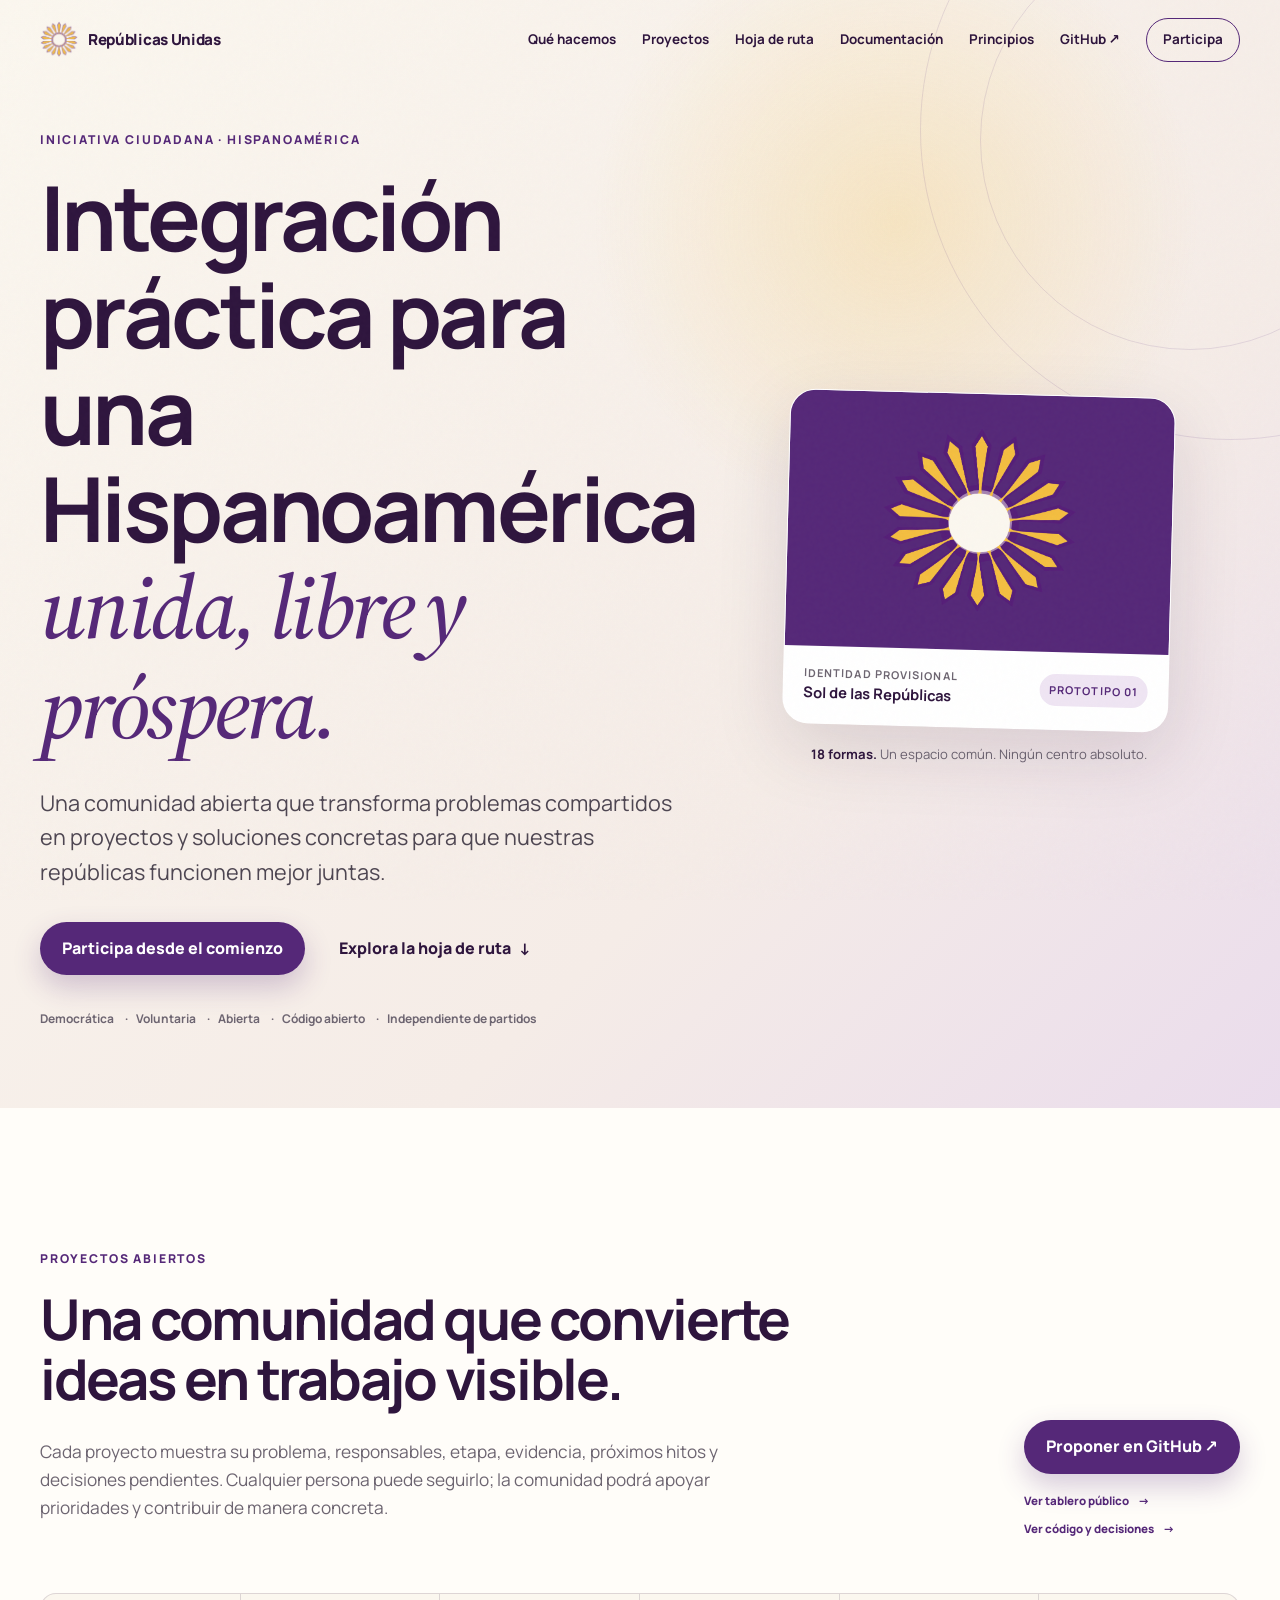
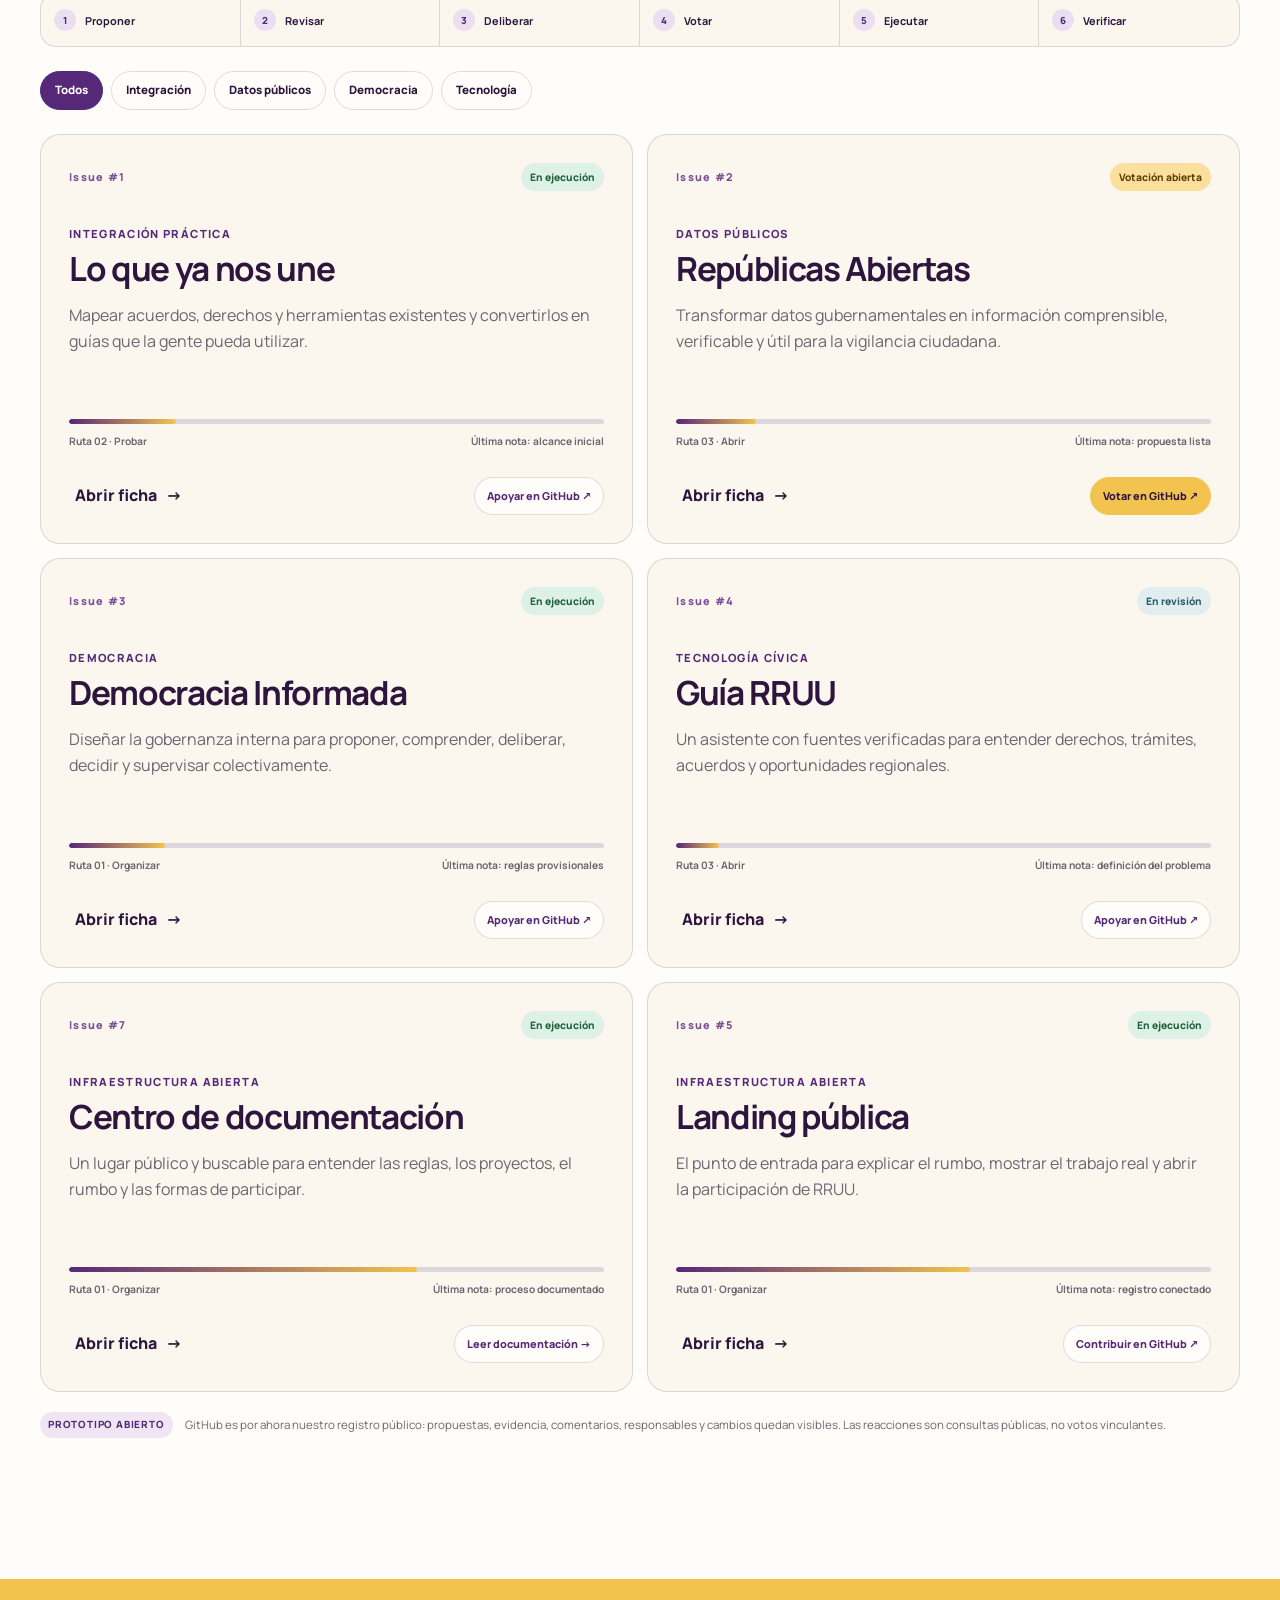
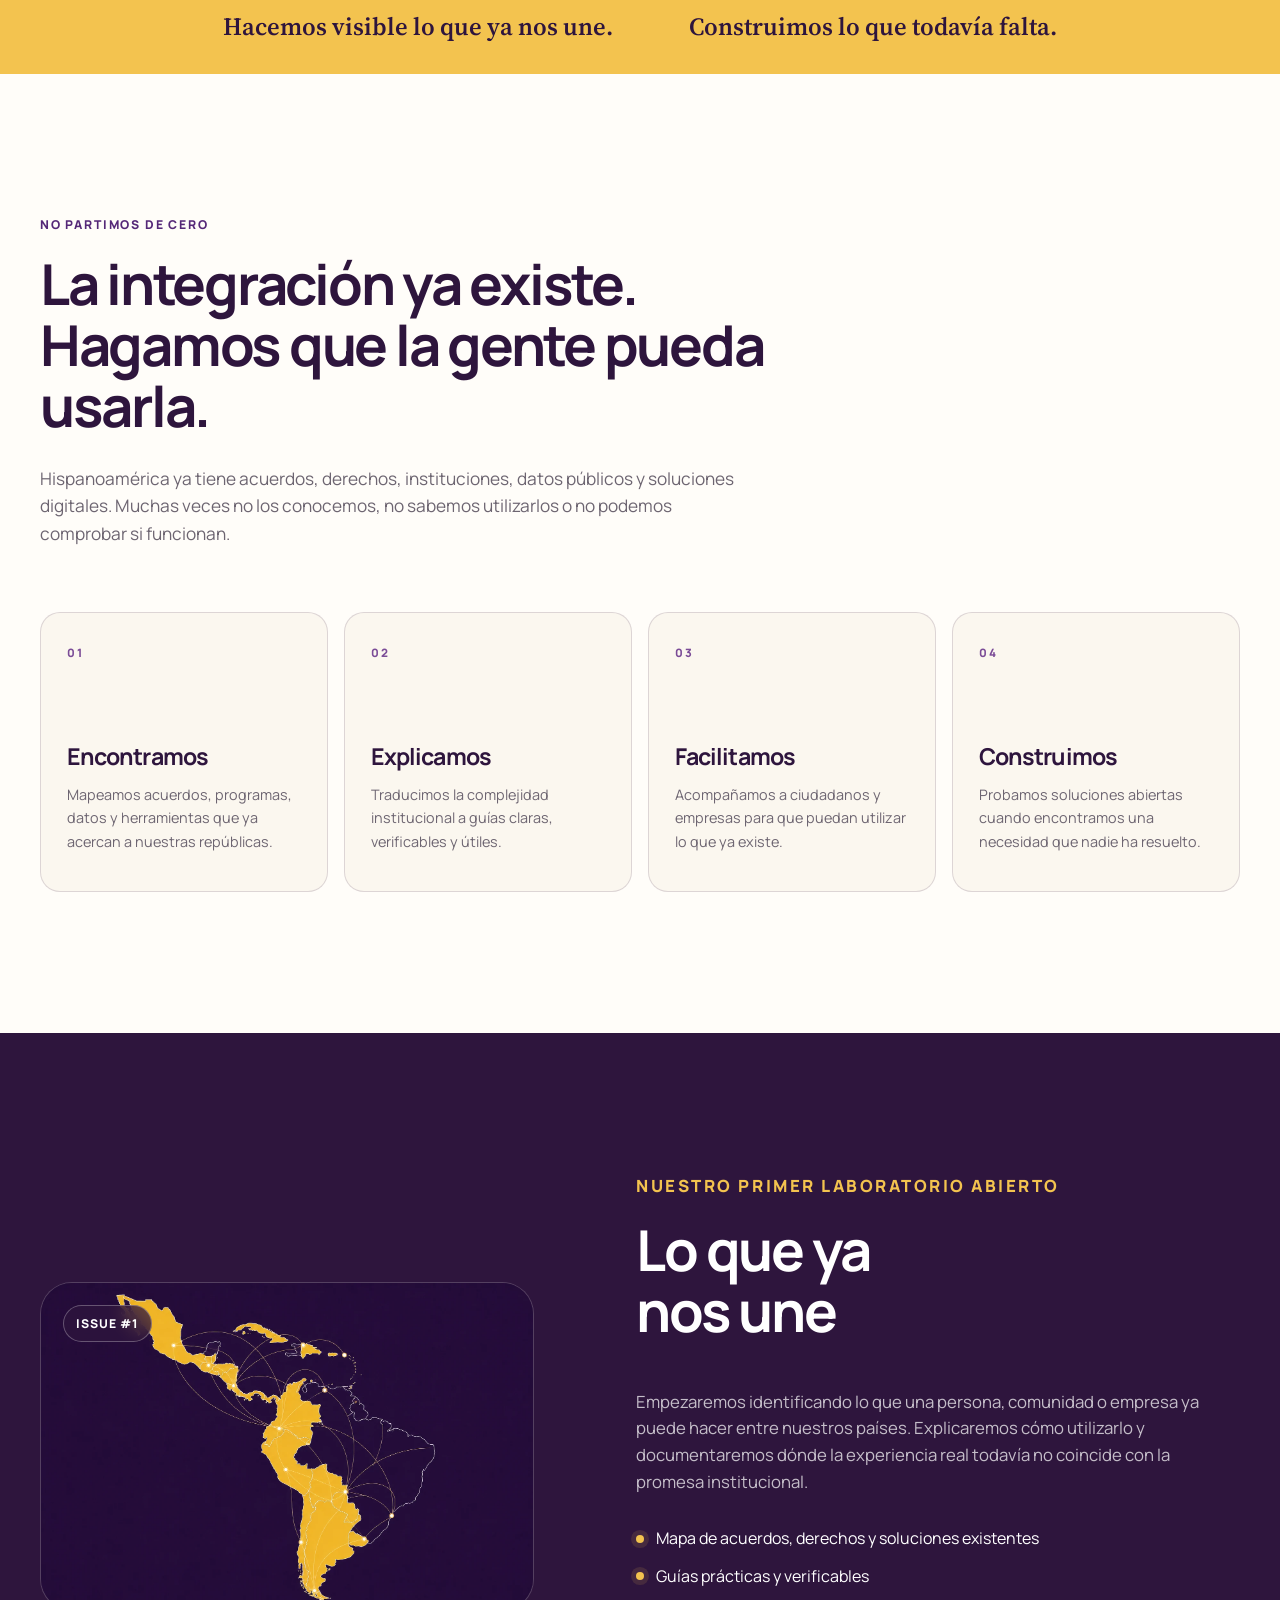
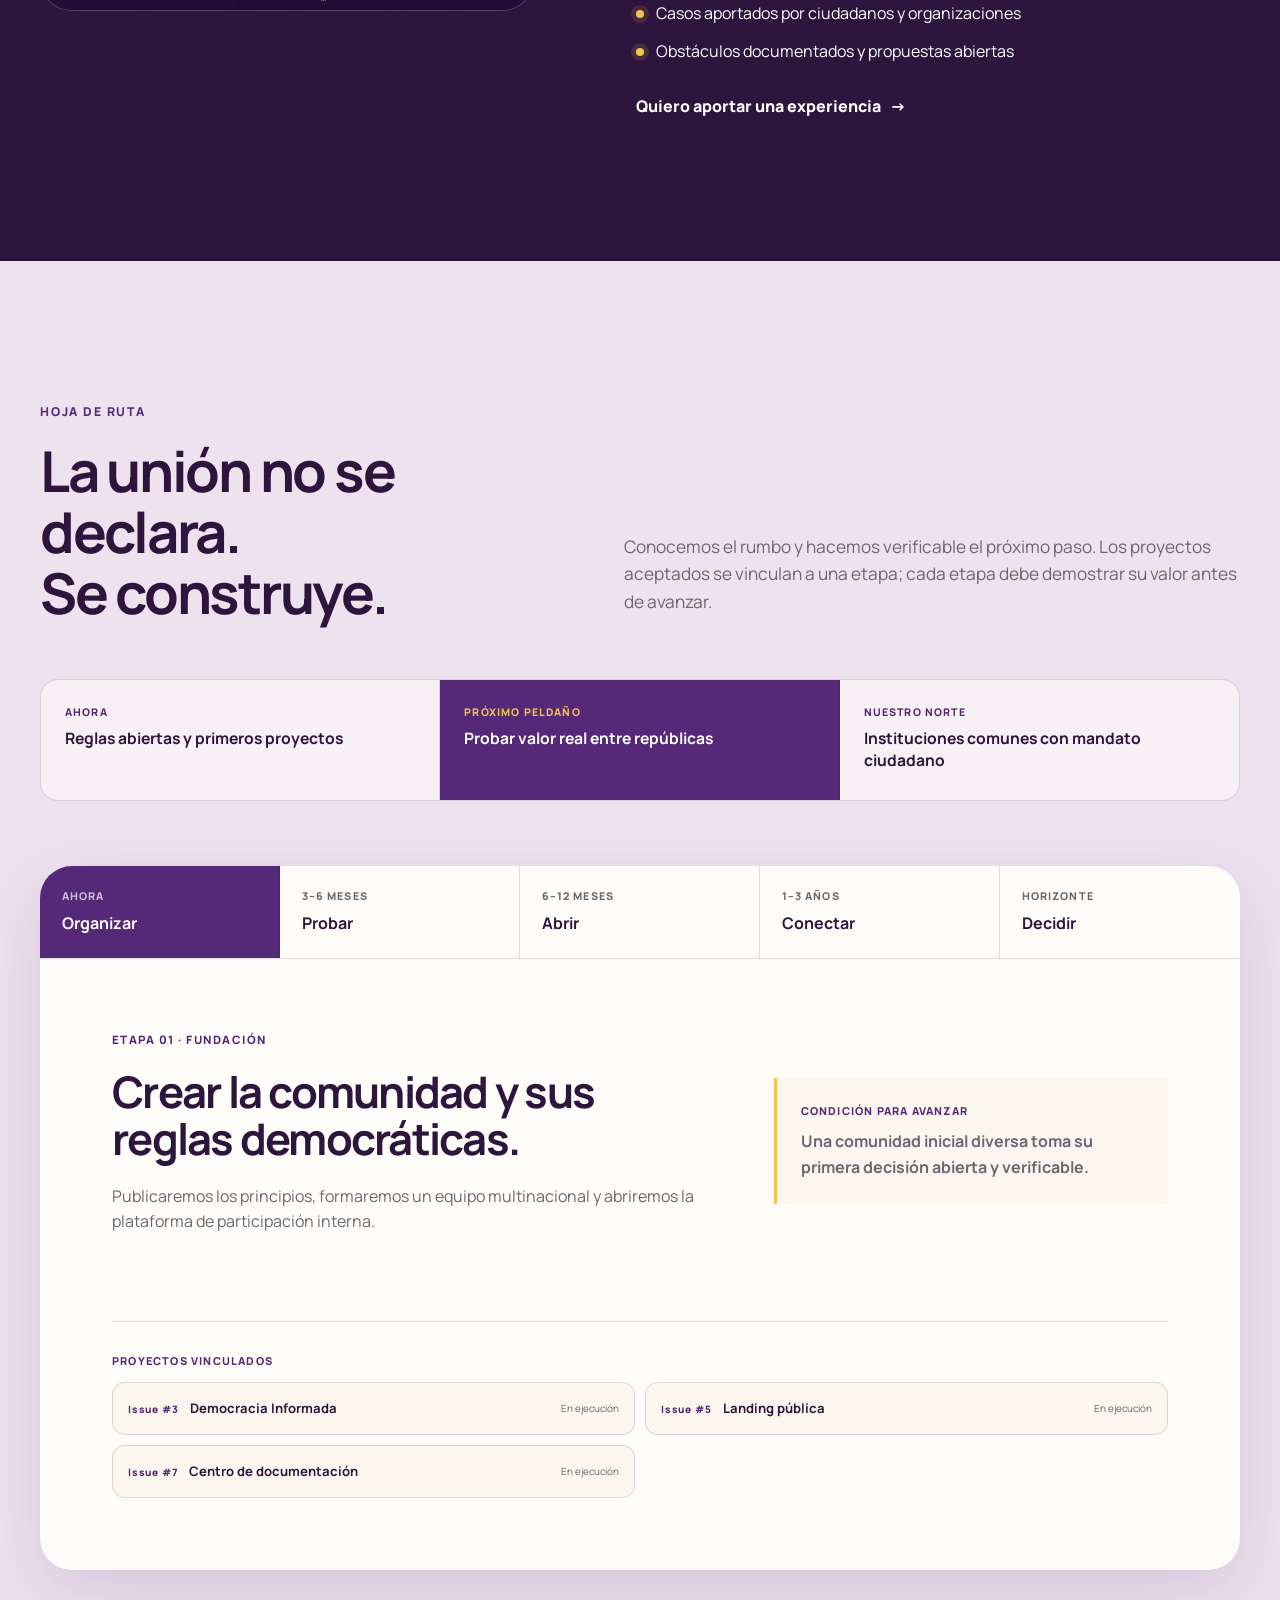
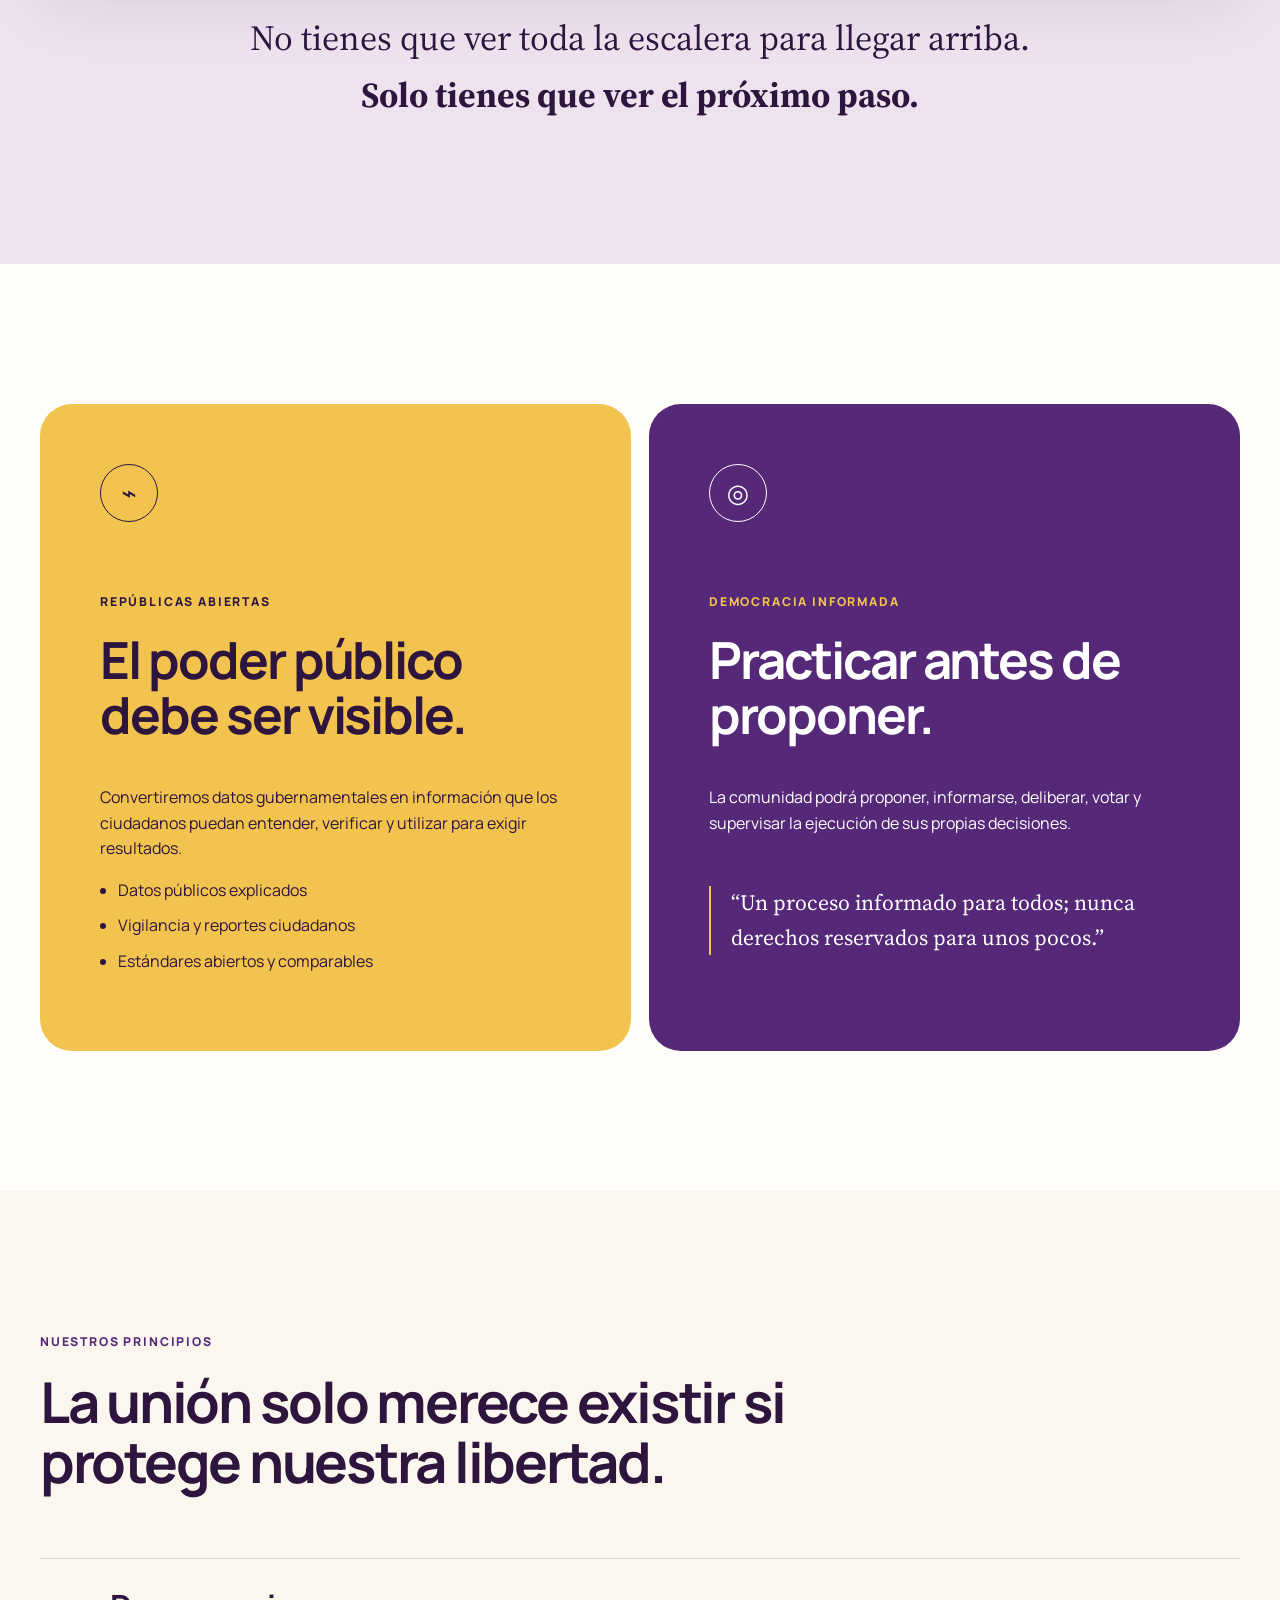
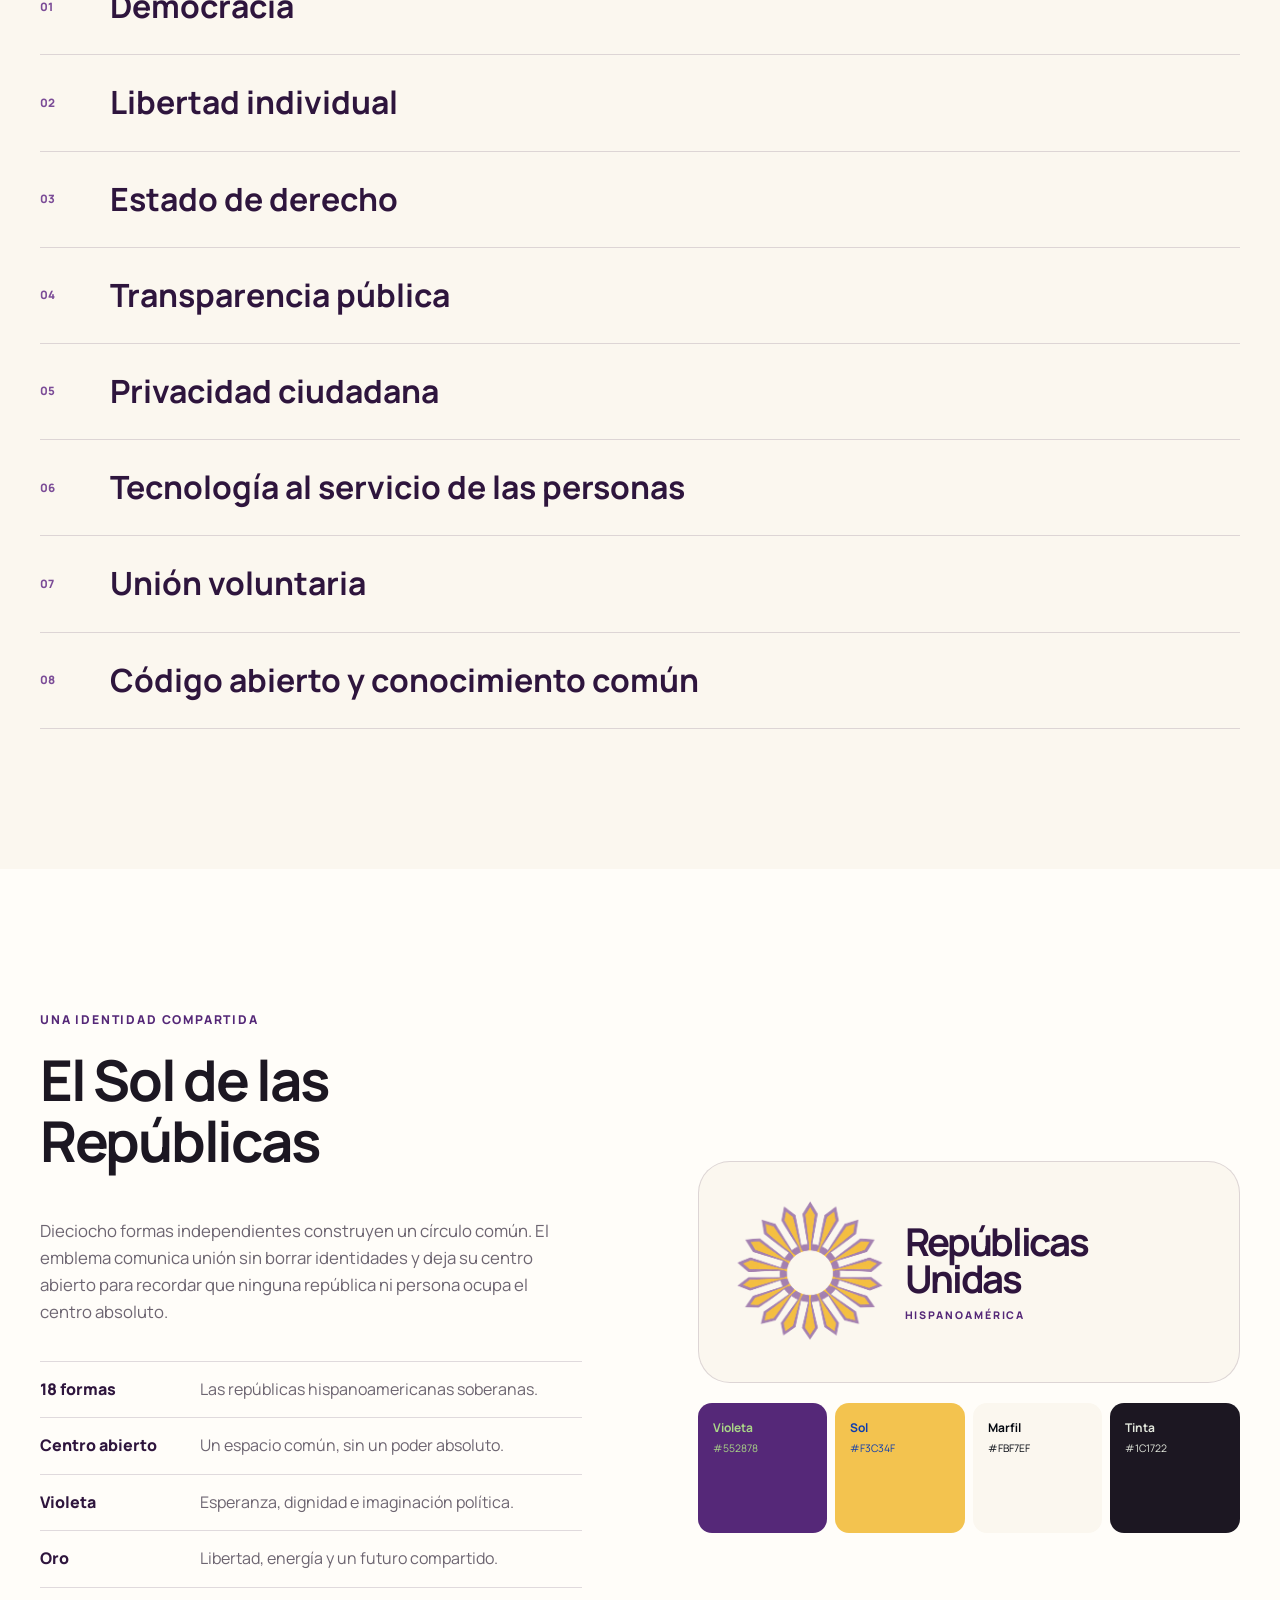
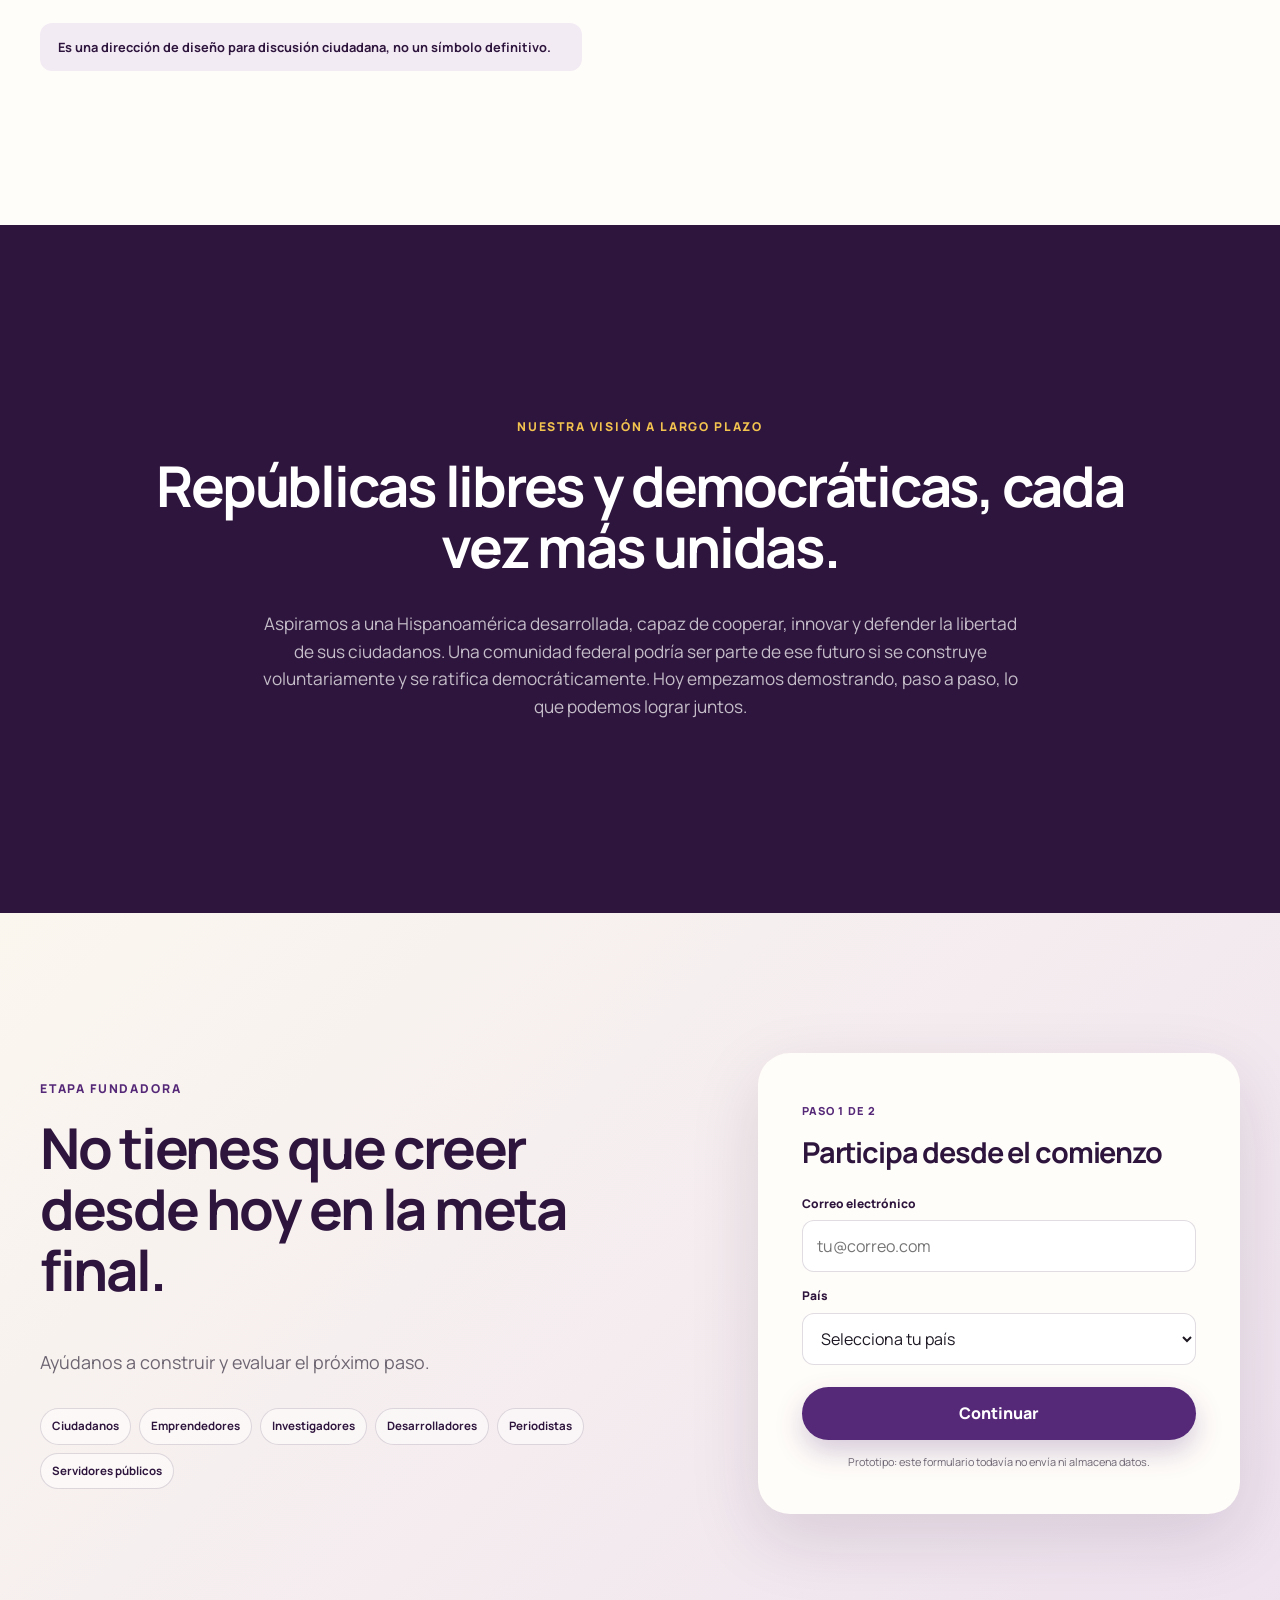
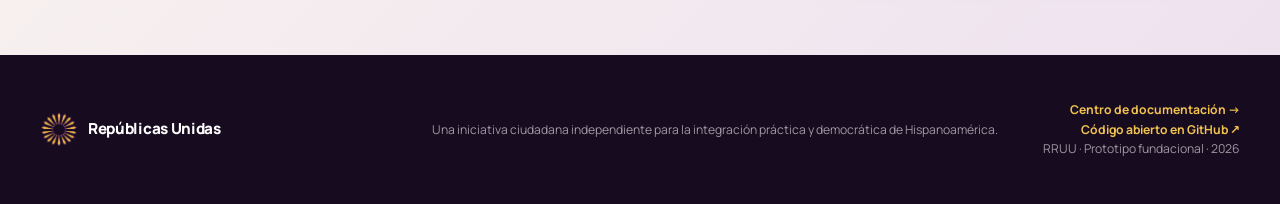
==== index.html @ bfb1fc96 "Refinar mensaje de integración y prosperidad" ====
<!doctype html>
<html lang="es">
  <head>
    <meta charset="UTF-8" />
    <meta name="viewport" content="width=device-width, initial-scale=1.0" />
    <meta
      name="description"
      content="Repúblicas Unidas impulsa proyectos abiertos de integración práctica para una Hispanoamérica unida, libre y próspera."
    />
    <meta name="theme-color" content="#552878" />
    <title>Repúblicas Unidas — Integración práctica para Hispanoamérica</title>
    <link rel="icon" href="assets/sol-de-las-republicas.png" />
    <link rel="preconnect" href="https://fonts.googleapis.com" />
    <link rel="preconnect" href="https://fonts.gstatic.com" crossorigin />
    <link
      href="https://fonts.googleapis.com/css2?family=Manrope:wght@400;500;600;700;800&family=Source+Serif+4:opsz,wght@8..60,500;8..60,600&display=swap"
      rel="stylesheet"
    />
    <link rel="stylesheet" href="styles.css" />
  </head>
  <body>
    <a class="skip-link" href="#contenido">Saltar al contenido</a>

    <header class="site-header" data-header>
      <a class="brand" href="#inicio" aria-label="Repúblicas Unidas, inicio">
        <img src="assets/sol-de-las-republicas.png" alt="" />
        <span>Repúblicas Unidas</span>
      </a>

      <button class="menu-toggle" type="button" aria-expanded="false" aria-controls="site-nav">
        <span></span><span></span><span></span>
        <span class="sr-only">Abrir menú</span>
      </button>

      <nav id="site-nav" class="site-nav" aria-label="Navegación principal">
        <a href="#que-hacemos">Qué hacemos</a>
        <a href="#proyectos">Proyectos</a>
        <a href="#hoja-ruta">Hoja de ruta</a>
        <a href="docs/">Documentación</a>
        <a href="#principios">Principios</a>
        <a href="https://github.com/republicasunidas/republicas-unidas" target="_blank" rel="noreferrer">GitHub ↗</a>
        <a class="nav-cta" href="#participa">Participa</a>
      </nav>
    </header>

    <main id="contenido">
      <section id="inicio" class="hero">
        <div class="hero-orbit orbit-one" aria-hidden="true"></div>
        <div class="hero-orbit orbit-two" aria-hidden="true"></div>

        <div class="hero-copy reveal">
          <p class="eyebrow">Iniciativa ciudadana · Hispanoamérica</p>
          <h1>Integración práctica para una Hispanoamérica <em>unida, libre y próspera.</em></h1>
          <p class="hero-lede">
            Una comunidad abierta que transforma problemas compartidos en proyectos y soluciones
            concretas para que nuestras repúblicas funcionen mejor juntas.
          </p>
          <div class="hero-actions">
            <a class="button button-primary" href="#participa">Participa desde el comienzo</a>
            <a class="button button-quiet" href="#hoja-ruta">Explora la hoja de ruta <span>↓</span></a>
          </div>
          <ul class="trust-line" aria-label="Principios básicos">
            <li>Democrática</li>
            <li>Voluntaria</li>
            <li>Abierta</li>
            <li>Código abierto</li>
            <li>Independiente de partidos</li>
          </ul>
        </div>

        <div class="hero-symbol reveal" aria-label="Propuesta de bandera de Repúblicas Unidas">
          <div class="flag-card">
            <div class="flag-prototype">
              <div class="flag-sun">
                <span aria-hidden="true"></span>
                <img src="assets/sol-de-las-republicas.png" alt="Emblema geométrico provisional formado por dieciocho elementos" />
              </div>
            </div>
            <div class="flag-caption">
              <div>
                <span>Identidad provisional</span>
                <strong>Sol de las Repúblicas</strong>
              </div>
              <span class="status-pill">Prototipo 01</span>
            </div>
          </div>
          <p class="symbol-note"><strong>18 formas.</strong> Un espacio común. Ningún centro absoluto.</p>
        </div>
      </section>

      <section id="proyectos" class="section projects-section">
        <div class="projects-header reveal">
          <div class="section-intro">
            <p class="eyebrow">Proyectos abiertos</p>
            <h2>Una comunidad que convierte ideas en trabajo visible.</h2>
            <p>
              Cada proyecto muestra su problema, responsables, etapa, evidencia, próximos hitos y
              decisiones pendientes. Cualquier persona puede seguirlo; la comunidad podrá apoyar
              prioridades y contribuir de manera concreta.
            </p>
          </div>
          <div class="projects-header-actions">
            <a class="button button-primary" href="https://github.com/republicasunidas/republicas-unidas/issues/new?template=project-proposal.yml" target="_blank" rel="noreferrer">Proponer en GitHub ↗</a>
            <a class="text-link" href="https://github.com/orgs/republicasunidas/projects/2" target="_blank" rel="noreferrer">Ver tablero público <span>→</span></a>
            <a class="text-link" href="https://github.com/republicasunidas/republicas-unidas" target="_blank" rel="noreferrer">Ver código y decisiones <span>→</span></a>
          </div>
        </div>

        <ol class="project-lifecycle reveal" aria-label="Cómo avanza un proyecto">
          <li><span>1</span><strong>Proponer</strong></li>
          <li><span>2</span><strong>Revisar</strong></li>
          <li><span>3</span><strong>Deliberar</strong></li>
          <li><span>4</span><strong>Votar</strong></li>
          <li><span>5</span><strong>Ejecutar</strong></li>
          <li><span>6</span><strong>Verificar</strong></li>
        </ol>

        <div class="project-filters reveal" aria-label="Filtrar proyectos">
          <button class="project-filter is-active" type="button" data-filter="all">Todos</button>
          <button class="project-filter" type="button" data-filter="integracion">Integración</button>
          <button class="project-filter" type="button" data-filter="datos">Datos públicos</button>
          <button class="project-filter" type="button" data-filter="democracia">Democracia</button>
          <button class="project-filter" type="button" data-filter="tecnologia">Tecnología</button>
        </div>

        <div class="project-registry">
          <article class="registry-card reveal" data-category="integracion">
            <div class="registry-topline">
              <span class="project-code">Issue #1</span>
              <span class="project-status status-active">En ejecución</span>
            </div>
            <p class="project-category">Integración práctica</p>
            <h3>Lo que ya nos une</h3>
            <p>Mapear acuerdos, derechos y herramientas existentes y convertirlos en guías que la gente pueda utilizar.</p>
            <div class="project-progress" aria-label="Etapa uno de cinco"><span style="--progress:20%"></span></div>
            <div class="project-meta"><span>Ruta 02 · Probar</span><span>Última nota: alcance inicial</span></div>
            <div class="registry-actions">
              <button class="text-link project-open" type="button" data-project="existing">Abrir ficha <span>→</span></button>
              <a class="support-button" href="https://github.com/republicasunidas/republicas-unidas/issues/1" target="_blank" rel="noreferrer">Apoyar en GitHub ↗</a>
            </div>
          </article>

          <article class="registry-card reveal" data-category="datos">
            <div class="registry-topline">
              <span class="project-code">Issue #2</span>
              <span class="project-status status-voting">Votación abierta</span>
            </div>
            <p class="project-category">Datos públicos</p>
            <h3>Repúblicas Abiertas</h3>
            <p>Transformar datos gubernamentales en información comprensible, verificable y útil para la vigilancia ciudadana.</p>
            <div class="project-progress" aria-label="Etapa uno de cinco"><span style="--progress:15%"></span></div>
            <div class="project-meta"><span>Ruta 03 · Abrir</span><span>Última nota: propuesta lista</span></div>
            <div class="registry-actions">
              <button class="text-link project-open" type="button" data-project="open-data">Abrir ficha <span>→</span></button>
              <a class="support-button vote-cta" href="https://github.com/republicasunidas/republicas-unidas/issues/2" target="_blank" rel="noreferrer">Votar en GitHub ↗</a>
            </div>
          </article>

          <article class="registry-card reveal" data-category="democracia">
            <div class="registry-topline">
              <span class="project-code">Issue #3</span>
              <span class="project-status status-active">En ejecución</span>
            </div>
            <p class="project-category">Democracia</p>
            <h3>Democracia Informada</h3>
            <p>Diseñar la gobernanza interna para proponer, comprender, deliberar, decidir y supervisar colectivamente.</p>
            <div class="project-progress" aria-label="Etapa uno de cinco"><span style="--progress:18%"></span></div>
            <div class="project-meta"><span>Ruta 01 · Organizar</span><span>Última nota: reglas provisionales</span></div>
            <div class="registry-actions">
              <button class="text-link project-open" type="button" data-project="democracy">Abrir ficha <span>→</span></button>
              <a class="support-button" href="https://github.com/republicasunidas/republicas-unidas/issues/3" target="_blank" rel="noreferrer">Apoyar en GitHub ↗</a>
            </div>
          </article>

          <article class="registry-card reveal" data-category="tecnologia">
            <div class="registry-topline">
              <span class="project-code">Issue #4</span>
              <span class="project-status status-review">En revisión</span>
            </div>
            <p class="project-category">Tecnología cívica</p>
            <h3>Guía RRUU</h3>
            <p>Un asistente con fuentes verificadas para entender derechos, trámites, acuerdos y oportunidades regionales.</p>
            <div class="project-progress" aria-label="Etapa cero de cinco"><span style="--progress:8%"></span></div>
            <div class="project-meta"><span>Ruta 03 · Abrir</span><span>Última nota: definición del problema</span></div>
            <div class="registry-actions">
              <button class="text-link project-open" type="button" data-project="guide">Abrir ficha <span>→</span></button>
              <a class="support-button" href="https://github.com/republicasunidas/republicas-unidas/issues/4" target="_blank" rel="noreferrer">Apoyar en GitHub ↗</a>
            </div>
          </article>

          <article class="registry-card reveal" data-category="tecnologia">
            <div class="registry-topline">
              <span class="project-code">Issue #7</span>
              <span class="project-status status-active">En ejecución</span>
            </div>
            <p class="project-category">Infraestructura abierta</p>
            <h3>Centro de documentación</h3>
            <p>Un lugar público y buscable para entender las reglas, los proyectos, el rumbo y las formas de participar.</p>
            <div class="project-progress" aria-label="Avance aproximado del sesenta y cinco por ciento"><span style="--progress:65%"></span></div>
            <div class="project-meta"><span>Ruta 01 · Organizar</span><span>Última nota: proceso documentado</span></div>
            <div class="registry-actions">
              <button class="text-link project-open" type="button" data-project="docs">Abrir ficha <span>→</span></button>
              <a class="support-button" href="docs/">Leer documentación →</a>
            </div>
          </article>

          <article class="registry-card reveal" data-category="tecnologia">
            <div class="registry-topline">
              <span class="project-code">Issue #5</span>
              <span class="project-status status-active">En ejecución</span>
            </div>
            <p class="project-category">Infraestructura abierta</p>
            <h3>Landing pública</h3>
            <p>El punto de entrada para explicar el rumbo, mostrar el trabajo real y abrir la participación de RRUU.</p>
            <div class="project-progress" aria-label="Avance aproximado del cincuenta y cinco por ciento"><span style="--progress:55%"></span></div>
            <div class="project-meta"><span>Ruta 01 · Organizar</span><span>Última nota: registro conectado</span></div>
            <div class="registry-actions">
              <button class="text-link project-open" type="button" data-project="landing">Abrir ficha <span>→</span></button>
              <a class="support-button" href="https://github.com/republicasunidas/republicas-unidas/issues/5" target="_blank" rel="noreferrer">Contribuir en GitHub ↗</a>
            </div>
          </article>
        </div>

        <div class="registry-note reveal">
          <span>Prototipo abierto</span>
          <p>
            GitHub es por ahora nuestro registro público: propuestas, evidencia, comentarios,
            responsables y cambios quedan visibles. Las reacciones son consultas públicas, no votos vinculantes.
          </p>
        </div>
      </section>

      <section class="statement-band" aria-label="Declaración principal">
        <p>Hacemos visible lo que ya nos une.</p>
        <p>Construimos lo que todavía falta.</p>
      </section>

      <section id="que-hacemos" class="section section-light">
        <div class="section-intro reveal">
          <p class="eyebrow">No partimos de cero</p>
          <h2>La integración ya existe.<br />Hagamos que la gente pueda usarla.</h2>
          <p>
            Hispanoamérica ya tiene acuerdos, derechos, instituciones, datos públicos y soluciones
            digitales. Muchas veces no los conocemos, no sabemos utilizarlos o no podemos comprobar
            si funcionan.
          </p>
        </div>

        <div class="method-grid">
          <article class="method-card reveal">
            <span class="method-number">01</span>
            <h3>Encontramos</h3>
            <p>Mapeamos acuerdos, programas, datos y herramientas que ya acercan a nuestras repúblicas.</p>
          </article>
          <article class="method-card reveal">
            <span class="method-number">02</span>
            <h3>Explicamos</h3>
            <p>Traducimos la complejidad institucional a guías claras, verificables y útiles.</p>
          </article>
          <article class="method-card reveal">
            <span class="method-number">03</span>
            <h3>Facilitamos</h3>
            <p>Acompañamos a ciudadanos y empresas para que puedan utilizar lo que ya existe.</p>
          </article>
          <article class="method-card reveal">
            <span class="method-number">04</span>
            <h3>Construimos</h3>
            <p>Probamos soluciones abiertas cuando encontramos una necesidad que nadie ha resuelto.</p>
          </article>
        </div>
      </section>

      <section id="primer-proyecto" class="section project-section">
        <div class="project-visual project-map-visual reveal">
          <img
            src="assets/mapa-hispanoamerica.webp"
            alt="Mapa de Hispanoamérica con conexiones entre sus repúblicas"
            width="1536"
            height="1024"
          />
          <span class="project-map-label">Issue #1</span>
        </div>

        <div class="project-copy reveal">
          <p class="eyebrow">Nuestro primer laboratorio abierto</p>
          <h2>Lo que ya<br />nos une</h2>
          <p>
            Empezaremos identificando lo que una persona, comunidad o empresa ya puede hacer entre
            nuestros países. Explicaremos cómo utilizarlo y documentaremos dónde la experiencia real
            todavía no coincide con la promesa institucional.
          </p>
          <ul class="check-list">
            <li>Mapa de acuerdos, derechos y soluciones existentes</li>
            <li>Guías prácticas y verificables</li>
            <li>Casos aportados por ciudadanos y organizaciones</li>
            <li>Obstáculos documentados y propuestas abiertas</li>
          </ul>
          <a class="text-link" href="#participa">Quiero aportar una experiencia <span>→</span></a>
        </div>
      </section>

      <section id="hoja-ruta" class="section roadmap-section">
        <div class="section-intro roadmap-intro reveal">
          <p class="eyebrow">Hoja de ruta</p>
          <h2>La unión no se declara.<br />Se construye.</h2>
          <p>
            Conocemos el rumbo y hacemos verificable el próximo paso. Los proyectos aceptados se
            vinculan a una etapa; cada etapa debe demostrar su valor antes de avanzar.
          </p>
        </div>

        <div class="roadmap-compass reveal" aria-label="Dirección de la hoja de ruta">
          <div><span>Ahora</span><strong>Reglas abiertas y primeros proyectos</strong></div>
          <div class="compass-next"><span>Próximo peldaño</span><strong>Probar valor real entre repúblicas</strong></div>
          <div><span>Nuestro norte</span><strong>Instituciones comunes con mandato ciudadano</strong></div>
        </div>

        <div class="roadmap-shell reveal">
          <div class="roadmap-tabs" role="tablist" aria-label="Etapas de la hoja de ruta">
            <button class="roadmap-tab is-active" type="button" role="tab" aria-selected="true" data-stage="organizar">
              <span>Ahora</span><strong>Organizar</strong>
            </button>
            <button class="roadmap-tab" type="button" role="tab" aria-selected="false" data-stage="probar">
              <span>3–6 meses</span><strong>Probar</strong>
            </button>
            <button class="roadmap-tab" type="button" role="tab" aria-selected="false" data-stage="abrir">
              <span>6–12 meses</span><strong>Abrir</strong>
            </button>
            <button class="roadmap-tab" type="button" role="tab" aria-selected="false" data-stage="conectar">
              <span>1–3 años</span><strong>Conectar</strong>
            </button>
            <button class="roadmap-tab" type="button" role="tab" aria-selected="false" data-stage="decidir">
              <span>Horizonte</span><strong>Decidir</strong>
            </button>
          </div>

          <div class="roadmap-panel" aria-live="polite">
            <div>
              <span class="stage-kicker" data-stage-label>Etapa 01 · Fundación</span>
              <h3 data-stage-title>Crear la comunidad y sus reglas democráticas.</h3>
              <p data-stage-copy>
                Publicaremos los principios, formaremos un equipo multinacional y abriremos la
                plataforma de participación interna.
              </p>
            </div>
            <div class="success-gate">
              <span>Condición para avanzar</span>
              <p data-stage-gate>Una comunidad inicial diversa toma su primera decisión abierta y verificable.</p>
            </div>
            <div class="stage-projects">
              <span>Proyectos vinculados</span>
              <div data-stage-projects></div>
            </div>
          </div>
        </div>

        <p class="roadmap-closer reveal">
          No tienes que ver toda la escalera para llegar arriba.<br />
          <strong>Solo tienes que ver el próximo paso.</strong>
        </p>
      </section>

      <section class="section civic-grid-section">
        <article class="civic-card civic-data reveal">
          <span class="civic-icon" aria-hidden="true">⌁</span>
          <p class="eyebrow">Repúblicas Abiertas</p>
          <h2>El poder público debe ser visible.</h2>
          <p>
            Convertiremos datos gubernamentales en información que los ciudadanos puedan entender,
            verificar y utilizar para exigir resultados.
          </p>
          <ul>
            <li>Datos públicos explicados</li>
            <li>Vigilancia y reportes ciudadanos</li>
            <li>Estándares abiertos y comparables</li>
          </ul>
        </article>

        <article class="civic-card civic-democracy reveal">
          <span class="civic-icon" aria-hidden="true">◎</span>
          <p class="eyebrow">Democracia Informada</p>
          <h2>Practicar antes de proponer.</h2>
          <p>
            La comunidad podrá proponer, informarse, deliberar, votar y supervisar la ejecución de
            sus propias decisiones.
          </p>
          <blockquote>“Un proceso informado para todos; nunca derechos reservados para unos pocos.”</blockquote>
        </article>
      </section>

      <section id="principios" class="section principles-section">
        <div class="section-intro reveal">
          <p class="eyebrow">Nuestros principios</p>
          <h2>La unión solo merece existir si protege nuestra libertad.</h2>
        </div>

        <div class="principles-list reveal">
          <div><span>01</span><strong>Democracia</strong></div>
          <div><span>02</span><strong>Libertad individual</strong></div>
          <div><span>03</span><strong>Estado de derecho</strong></div>
          <div><span>04</span><strong>Transparencia pública</strong></div>
          <div><span>05</span><strong>Privacidad ciudadana</strong></div>
          <div><span>06</span><strong>Tecnología al servicio de las personas</strong></div>
          <div><span>07</span><strong>Unión voluntaria</strong></div>
          <div><span>08</span><strong>Código abierto y conocimiento común</strong></div>
        </div>
      </section>

      <section class="section identity-section">
        <div class="identity-copy reveal">
          <p class="eyebrow">Una identidad compartida</p>
          <h2>El Sol de las Repúblicas</h2>
          <p>
            Dieciocho formas independientes construyen un círculo común. El emblema comunica unión
            sin borrar identidades y deja su centro abierto para recordar que ninguna república ni
            persona ocupa el centro absoluto.
          </p>
          <dl class="identity-legend">
            <div><dt>18 formas</dt><dd>Las repúblicas hispanoamericanas soberanas.</dd></div>
            <div><dt>Centro abierto</dt><dd>Un espacio común, sin un poder absoluto.</dd></div>
            <div><dt>Violeta</dt><dd>Esperanza, dignidad e imaginación política.</dd></div>
            <div><dt>Oro</dt><dd>Libertad, energía y un futuro compartido.</dd></div>
          </dl>
          <p class="prototype-warning">Es una dirección de diseño para discusión ciudadana, no un símbolo definitivo.</p>
        </div>

        <div class="identity-lockup reveal">
          <div class="logo-display">
            <img src="assets/sol-de-las-republicas.png" alt="Emblema abierto provisional de Repúblicas Unidas" />
            <div><strong>Repúblicas</strong><strong>Unidas</strong><span>Hispanoamérica</span></div>
          </div>
          <div class="palette" aria-label="Paleta provisional">
            <span style="--swatch:#552878"><b>Violeta</b><small>#552878</small></span>
            <span style="--swatch:#F3C34F"><b>Sol</b><small>#F3C34F</small></span>
            <span style="--swatch:#FBF7EF"><b>Marfil</b><small>#FBF7EF</small></span>
            <span style="--swatch:#1C1722"><b>Tinta</b><small>#1C1722</small></span>
          </div>
        </div>
      </section>

      <section class="vision-section">
        <div class="vision-inner reveal">
          <p class="eyebrow">Nuestra visión a largo plazo</p>
          <h2>Repúblicas libres y democráticas, cada vez más unidas.</h2>
          <p>
            Aspiramos a una Hispanoamérica desarrollada, capaz de cooperar, innovar y defender la
            libertad de sus ciudadanos. Una comunidad federal podría ser parte de ese futuro si se
            construye voluntariamente y se ratifica democráticamente. Hoy empezamos demostrando,
            paso a paso, lo que podemos lograr juntos.
          </p>
        </div>
      </section>

      <section id="participa" class="section participate-section">
        <div class="participate-copy reveal">
          <p class="eyebrow">Etapa fundadora</p>
          <h2>No tienes que creer desde hoy en la meta final.</h2>
          <p>Ayúdanos a construir y evaluar el próximo paso.</p>
          <ul class="participant-types">
            <li>Ciudadanos</li><li>Emprendedores</li><li>Investigadores</li>
            <li>Desarrolladores</li><li>Periodistas</li><li>Servidores públicos</li>
          </ul>
        </div>

        <div class="signup-card reveal">
          <form id="signup-form" novalidate>
            <div class="form-step is-active" data-form-step="1">
              <span class="form-progress">Paso 1 de 2</span>
              <h3>Participa desde el comienzo</h3>
              <label for="email">Correo electrónico</label>
              <input id="email" name="email" type="email" autocomplete="email" placeholder="tu@correo.com" required />
              <label for="country">País</label>
              <select id="country" name="country" required>
                <option value="">Selecciona tu país</option>
                <option>Argentina</option><option>Bolivia</option><option>Chile</option>
                <option>Colombia</option><option>Costa Rica</option><option>Cuba</option>
                <option>Ecuador</option><option>El Salvador</option><option>Guatemala</option>
                <option>Honduras</option><option>México</option><option>Nicaragua</option>
                <option>Panamá</option><option>Paraguay</option><option>Perú</option>
                <option>República Dominicana</option><option>Uruguay</option><option>Venezuela</option>
                <option>Otro</option>
              </select>
              <button class="button button-primary button-full" type="submit">Continuar</button>
              <p class="form-privacy">Prototipo: este formulario todavía no envía ni almacena datos.</p>
            </div>

            <div class="form-step" data-form-step="2">
              <span class="form-progress">Paso 2 de 2</span>
              <h3>¿Cómo te gustaría participar?</h3>
              <div class="role-options">
                <label><input type="radio" name="role" value="reportar" /> <span>Reportar un problema</span></label>
                <label><input type="radio" name="role" value="investigar" /> <span>Investigar soluciones</span></label>
                <label><input type="radio" name="role" value="datos" /> <span>Analizar datos públicos</span></label>
                <label><input type="radio" name="role" value="tecnologia" /> <span>Construir tecnología</span></label>
                <label><input type="radio" name="role" value="organizar" /> <span>Organizar una comunidad</span></label>
                <label><input type="radio" name="role" value="informarme" checked /> <span>Mantenerme informado</span></label>
              </div>
              <button class="button button-primary button-full" type="button" data-finish-signup>Terminar</button>
            </div>

            <div class="form-step form-success" data-form-step="success" aria-live="polite">
              <img src="assets/sol-de-las-republicas.png" alt="" />
              <h3>Gracias por dar el primer paso.</h3>
              <p>En la versión pública conectaremos este formulario a una lista con consentimiento verificable.</p>
              <button class="text-link reset-form" type="button">Volver al formulario</button>
            </div>
          </form>
        </div>
      </section>
    </main>

    <div class="project-drawer" data-project-drawer aria-hidden="true">
      <button class="drawer-backdrop" type="button" data-close-project aria-label="Cerrar ficha del proyecto"></button>
      <aside class="drawer-panel" role="dialog" aria-modal="true" aria-labelledby="drawer-title">
        <button class="drawer-close" type="button" data-close-project aria-label="Cerrar">×</button>
        <span class="drawer-code" data-drawer-code>Issue #1</span>
        <p class="eyebrow" data-drawer-category>Integración práctica</p>
        <h2 id="drawer-title" data-drawer-title>Lo que ya nos une</h2>
        <p class="drawer-summary" data-drawer-summary></p>

        <div class="drawer-section">
          <span>Problema</span>
          <p data-drawer-problem></p>
        </div>
        <div class="drawer-section">
          <span>Próximo hito verificable</span>
          <p data-drawer-milestone></p>
        </div>
        <div class="drawer-section">
          <span>Última actualización</span>
          <p data-drawer-update></p>
        </div>
        <div class="drawer-section">
          <span>Cómo contribuir</span>
          <p data-drawer-contribute></p>
        </div>

        <div class="drawer-actions">
          <a class="button button-primary" data-drawer-github href="https://github.com/republicasunidas/republicas-unidas/issues" target="_blank" rel="noreferrer">Ver expediente en GitHub ↗</a>
          <a class="button button-quiet" href="#participa" data-close-project>Quiero contribuir</a>
        </div>
      </aside>
    </div>

    <footer class="site-footer">
      <a class="brand footer-brand" href="#inicio">
        <img src="assets/sol-de-las-republicas.png" alt="" />
        <span>Repúblicas Unidas</span>
      </a>
      <p>Una iniciativa ciudadana independiente para la integración práctica y democrática de Hispanoamérica.</p>
      <p class="footer-meta"><a href="docs/">Centro de documentación →</a><br /><a href="https://github.com/republicasunidas/republicas-unidas" target="_blank" rel="noreferrer">Código abierto en GitHub ↗</a><br />RRUU · Prototipo fundacional · 2026</p>
    </footer>

    <script src="script.js"></script>
  </body>
</html>
---- styles.css ----
:root {
  --violet: #552878;
  --violet-dark: #2e153d;
  --violet-soft: #7b4c97;
  --gold: #f3c34f;
  --ivory: #fbf7ef;
  --paper: #fffdf9;
  --ink: #1c1722;
  --muted: #6d6571;
  --line: rgba(46, 21, 61, 0.15);
  --white: #ffffff;
  --shadow: 0 24px 70px rgba(46, 21, 61, 0.13);
  --radius-lg: 32px;
  --radius-md: 20px;
  --max-width: 1200px;
}

* { box-sizing: border-box; }
html { scroll-behavior: smooth; }
body {
  margin: 0;
  background: var(--ivory);
  color: var(--ink);
  font-family: "Manrope", system-ui, -apple-system, BlinkMacSystemFont, "Segoe UI", sans-serif;
  line-height: 1.6;
  text-rendering: optimizeLegibility;
}

body::before {
  content: "";
  position: fixed;
  inset: 0;
  pointer-events: none;
  opacity: 0.18;
  z-index: 20;
  background-image: url("data:image/svg+xml,%3Csvg viewBox='0 0 220 220' xmlns='http://www.w3.org/2000/svg'%3E%3Cfilter id='n'%3E%3CfeTurbulence type='fractalNoise' baseFrequency='.9' numOctaves='2' stitchTiles='stitch'/%3E%3C/filter%3E%3Crect width='100%25' height='100%25' filter='url(%23n)' opacity='.12'/%3E%3C/svg%3E");
}

a { color: inherit; }
button, input, select { font: inherit; }
img { display: block; max-width: 100%; }
h1, h2, h3, p { margin-top: 0; }
h1, h2, h3 { line-height: 1.08; letter-spacing: -0.04em; }
h1 { font-size: clamp(3.2rem, 7vw, 6.7rem); }
h2 { font-size: clamp(2.25rem, 4.4vw, 4.4rem); }
h3 { font-size: 1.45rem; }

.sr-only {
  position: absolute;
  width: 1px;
  height: 1px;
  padding: 0;
  margin: -1px;
  overflow: hidden;
  clip: rect(0, 0, 0, 0);
  white-space: nowrap;
  border: 0;
}

.skip-link {
  position: fixed;
  top: 12px;
  left: 12px;
  z-index: 100;
  padding: 10px 16px;
  border-radius: 10px;
  background: var(--gold);
  color: var(--violet-dark);
  transform: translateY(-150%);
}
.skip-link:focus { transform: translateY(0); }

.site-header {
  position: fixed;
  top: 0;
  left: 0;
  right: 0;
  z-index: 50;
  display: flex;
  align-items: center;
  justify-content: space-between;
  padding: 18px max(24px, calc((100vw - var(--max-width)) / 2));
  transition: background 180ms ease, box-shadow 180ms ease, padding 180ms ease;
}

.site-header.is-scrolled {
  padding-top: 10px;
  padding-bottom: 10px;
  background: rgba(251, 247, 239, 0.92);
  box-shadow: 0 8px 30px rgba(46, 21, 61, 0.08);
  backdrop-filter: blur(18px);
}

.brand {
  display: inline-flex;
  align-items: center;
  gap: 10px;
  color: var(--violet-dark);
  font-size: 0.95rem;
  font-weight: 800;
  letter-spacing: -0.02em;
  text-decoration: none;
}
.brand img { width: 38px; height: 38px; object-fit: contain; }

.site-nav { display: flex; align-items: center; gap: 26px; }
.site-nav a {
  color: var(--violet-dark);
  font-size: 0.84rem;
  font-weight: 700;
  text-decoration: none;
}
.site-nav a:hover { color: var(--violet); }
.site-nav .nav-cta {
  padding: 10px 16px;
  border: 1px solid var(--violet);
  border-radius: 999px;
}
.site-nav .nav-cta:hover { background: var(--violet); color: var(--white); }

.menu-toggle {
  display: none;
  width: 42px;
  height: 42px;
  border: 0;
  border-radius: 50%;
  background: var(--white);
}
.menu-toggle > span:not(.sr-only) {
  display: block;
  width: 18px;
  height: 2px;
  margin: 4px auto;
  background: var(--violet-dark);
}

.hero {
  position: relative;
  display: grid;
  grid-template-columns: 1.15fr 0.85fr;
  align-items: center;
  gap: clamp(36px, 7vw, 100px);
  min-height: 100svh;
  padding: 130px max(24px, calc((100vw - var(--max-width)) / 2)) 80px;
  overflow: hidden;
  background:
    radial-gradient(circle at 70% 20%, rgba(243, 195, 79, 0.25), transparent 24%),
    linear-gradient(135deg, var(--ivory), #f5ece7 65%, #eadcec);
}

.hero-copy, .hero-symbol { position: relative; z-index: 2; }
.eyebrow {
  margin-bottom: 20px;
  color: var(--violet);
  font-size: 0.76rem;
  font-weight: 800;
  letter-spacing: 0.15em;
  text-transform: uppercase;
}
.hero h1 { max-width: 820px; margin-bottom: 30px; color: var(--violet-dark); }
.hero h1 em {
  color: var(--violet);
  font-family: "Source Serif 4", Georgia, serif;
  font-weight: 500;
}
.hero-lede { max-width: 690px; margin-bottom: 32px; color: #4d4551; font-size: clamp(1.08rem, 1.7vw, 1.35rem); }
.hero-actions { display: flex; flex-wrap: wrap; gap: 12px; }

.button {
  display: inline-flex;
  align-items: center;
  justify-content: center;
  gap: 8px;
  min-height: 52px;
  padding: 14px 22px;
  border: 0;
  border-radius: 999px;
  font-weight: 800;
  text-decoration: none;
  cursor: pointer;
  transition: transform 160ms ease, box-shadow 160ms ease, background 160ms ease;
}
.button:hover { transform: translateY(-2px); }
.button-primary { background: var(--violet); color: var(--white); box-shadow: 0 12px 28px rgba(85, 40, 120, 0.24); }
.button-primary:hover { background: var(--violet-dark); box-shadow: 0 16px 36px rgba(85, 40, 120, 0.3); }
.button-quiet { color: var(--violet-dark); }
.button-full { width: 100%; }

.trust-line {
  display: flex;
  flex-wrap: wrap;
  gap: 8px 22px;
  margin: 34px 0 0;
  padding: 0;
  color: var(--muted);
  font-size: 0.75rem;
  font-weight: 700;
  list-style: none;
}
.trust-line li { position: relative; }
.trust-line li:not(:last-child)::after { content: "·"; position: absolute; right: -14px; }

.flag-card {
  overflow: hidden;
  border: 1px solid rgba(255, 255, 255, 0.5);
  border-radius: 26px;
  background: var(--white);
  box-shadow: var(--shadow);
  transform: rotate(1.5deg);
}
.flag-prototype {
  aspect-ratio: 3 / 2;
  display: grid;
  place-items: center;
  overflow: hidden;
  background: var(--violet);
}
.flag-sun { position: relative; width: 52%; }
.flag-sun span {
  position: absolute;
  z-index: 0;
  top: 50%;
  left: 50%;
  width: 32%;
  aspect-ratio: 1;
  border-radius: 50%;
  background: var(--ivory);
  transform: translate(-50%, -50%);
}
.flag-sun img { position: relative; z-index: 1; width: 100%; }
.flag-caption { display: flex; align-items: center; justify-content: space-between; gap: 16px; padding: 18px 20px; }
.flag-caption div { display: grid; }
.flag-caption span { color: var(--muted); font-size: 0.68rem; font-weight: 700; text-transform: uppercase; letter-spacing: 0.1em; }
.flag-caption strong { color: var(--violet-dark); font-size: 0.92rem; }
.status-pill { padding: 7px 9px; border-radius: 999px; background: #efe5f3; color: var(--violet) !important; white-space: nowrap; }
.symbol-note { margin: 16px 0 0; text-align: center; color: var(--muted); font-size: 0.82rem; }
.symbol-note strong { color: var(--violet-dark); }

.hero-orbit { position: absolute; border: 1px solid rgba(85, 40, 120, 0.12); border-radius: 50%; }
.orbit-one { width: 620px; height: 620px; right: -260px; top: -180px; }
.orbit-two { width: 420px; height: 420px; right: -120px; top: -70px; }

.statement-band {
  display: flex;
  justify-content: center;
  gap: clamp(30px, 6vw, 90px);
  padding: 28px 24px;
  background: var(--gold);
  color: var(--violet-dark);
  font-family: "Source Serif 4", Georgia, serif;
  font-size: clamp(1.05rem, 2vw, 1.55rem);
  font-weight: 600;
}
.statement-band p { margin: 0; }

.section { padding: clamp(88px, 11vw, 150px) max(24px, calc((100vw - var(--max-width)) / 2)); }
.section-light { background: var(--paper); }
.section-intro { max-width: 820px; }
.section-intro h2 { margin-bottom: 28px; color: var(--violet-dark); }
.section-intro > p:last-child { max-width: 700px; color: var(--muted); font-size: 1.08rem; }

.method-grid { display: grid; grid-template-columns: repeat(4, 1fr); gap: 16px; margin-top: 64px; }
.method-card {
  min-height: 280px;
  padding: 26px;
  border: 1px solid var(--line);
  border-radius: var(--radius-md);
  background: var(--ivory);
}
.method-number { color: var(--violet-soft); font-size: 0.72rem; font-weight: 800; letter-spacing: 0.14em; }
.method-card h3 { margin-top: 80px; margin-bottom: 14px; color: var(--violet-dark); }
.method-card p { margin: 0; color: var(--muted); font-size: 0.9rem; }

.projects-section { background: var(--paper); }
.projects-header { display: flex; align-items: end; justify-content: space-between; gap: 50px; }
.projects-header .section-intro { max-width: 820px; }
.projects-header .button { flex: 0 0 auto; margin-bottom: 8px; }
.projects-header-actions { display: grid; justify-items: start; gap: 10px; flex: 0 0 auto; }
.projects-header-actions .text-link { color: var(--violet); font-size: .72rem; }
.project-lifecycle {
  display: grid;
  grid-template-columns: repeat(6, 1fr);
  margin: 55px 0 24px;
  padding: 0;
  border: 1px solid var(--line);
  border-radius: 16px;
  background: var(--ivory);
  list-style: none;
}
.project-lifecycle li { position: relative; display: flex; align-items: center; gap: 9px; padding: 15px 13px; color: var(--muted); font-size: .68rem; }
.project-lifecycle li:not(:last-child) { border-right: 1px solid var(--line); }
.project-lifecycle span { display: grid; place-items: center; flex: 0 0 auto; width: 22px; height: 22px; border-radius: 50%; background: #eadff0; color: var(--violet); font-size: .61rem; font-weight: 800; }
.project-lifecycle strong { color: var(--violet-dark); }
.project-filters { display: flex; flex-wrap: wrap; gap: 8px; margin: 55px 0 24px; }
.project-lifecycle + .project-filters { margin-top: 0; }
.project-filter {
  padding: 9px 14px;
  border: 1px solid var(--line);
  border-radius: 999px;
  background: transparent;
  color: var(--violet-dark);
  font-size: .72rem;
  font-weight: 800;
  cursor: pointer;
}
.project-filter:hover, .project-filter.is-active { border-color: var(--violet); background: var(--violet); color: var(--white); }
.project-registry { display: grid; grid-template-columns: 1fr 1fr; gap: 14px; }
.registry-card {
  display: flex;
  flex-direction: column;
  min-height: 410px;
  padding: 28px;
  border: 1px solid var(--line);
  border-radius: var(--radius-md);
  background: var(--ivory);
  transition: transform 180ms ease, box-shadow 180ms ease;
}
.registry-card:hover { transform: translateY(-3px); box-shadow: 0 18px 45px rgba(46, 21, 61, .08); }
.registry-card.is-hidden { display: none; }
.registry-topline { display: flex; align-items: center; justify-content: space-between; gap: 16px; margin-bottom: 34px; }
.project-code { color: var(--violet-soft); font-size: .68rem; font-weight: 800; letter-spacing: .12em; }
.project-status { padding: 6px 9px; border-radius: 999px; font-size: .64rem; font-weight: 800; }
.status-definition { background: #eadff0; color: var(--violet); }
.status-exploration { background: #e2edf0; color: #285f6b; }
.status-design { background: #fbebbc; color: #6b5213; }
.status-idea { background: #e8e7e8; color: #55505a; }
.status-active { background: #ddf1e6; color: #21623c; }
.status-voting { background: #fbdf9d; color: #5f4100; }
.status-review { background: #e2edf0; color: #285f6b; }
.project-category { margin-bottom: 8px; color: var(--violet); font-size: .7rem; font-weight: 800; text-transform: uppercase; letter-spacing: .12em; }
.registry-card h3 { margin-bottom: 16px; color: var(--violet-dark); font-size: clamp(1.6rem, 2.6vw, 2.35rem); }
.registry-card > p:not(.project-category) { color: var(--muted); }
.project-progress { height: 5px; margin-top: auto; overflow: hidden; border-radius: 999px; background: #dfd7df; }
.project-progress span { display: block; width: var(--progress); height: 100%; border-radius: inherit; background: linear-gradient(90deg, var(--violet), var(--gold)); }
.project-meta { display: flex; justify-content: space-between; gap: 16px; margin-top: 9px; color: var(--muted); font-size: .64rem; font-weight: 700; }
.registry-actions { display: flex; align-items: center; justify-content: space-between; gap: 16px; margin-top: 28px; }
.registry-actions .text-link { color: var(--violet-dark); }
.support-button {
  display: inline-flex;
  align-items: center;
  justify-content: center;
  padding: 9px 12px;
  border: 1px solid var(--line);
  border-radius: 999px;
  background: var(--paper);
  color: var(--violet);
  font-size: .68rem;
  font-weight: 800;
  text-decoration: none;
  cursor: pointer;
}
.support-button:hover, .support-button.is-supported { border-color: var(--violet); background: var(--violet); color: var(--white); }
.vote-cta { border-color: var(--gold); background: var(--gold); color: var(--violet-dark); }
.vote-cta:hover { border-color: var(--violet-dark); background: var(--violet-dark); color: var(--white); }
.registry-note { display: flex; align-items: center; gap: 12px; margin-top: 20px; color: var(--muted); font-size: .72rem; }
.registry-note span { padding: 5px 8px; border-radius: 999px; background: #efe5f3; color: var(--violet); font-size: .62rem; font-weight: 800; text-transform: uppercase; letter-spacing: .08em; }
.registry-note p { margin: 0; }

.project-drawer { position: fixed; inset: 0; z-index: 100; display: none; }
.project-drawer.is-open { display: block; }
.drawer-backdrop { position: absolute; inset: 0; width: 100%; border: 0; background: rgba(23, 11, 32, .58); backdrop-filter: blur(4px); cursor: default; }
.drawer-panel {
  position: absolute;
  top: 0;
  right: 0;
  bottom: 0;
  width: min(580px, 92vw);
  padding: clamp(34px, 6vw, 64px);
  overflow-y: auto;
  background: var(--paper);
  box-shadow: -20px 0 60px rgba(23, 11, 32, .2);
  animation: drawer-in 220ms ease both;
}
.drawer-close { position: absolute; top: 20px; right: 24px; width: 40px; height: 40px; border: 1px solid var(--line); border-radius: 50%; background: var(--ivory); color: var(--violet-dark); font-size: 1.5rem; cursor: pointer; }
.drawer-code { display: inline-block; margin-bottom: 28px; color: var(--violet-soft); font-size: .68rem; font-weight: 800; letter-spacing: .12em; }
.drawer-panel .eyebrow { margin-bottom: 12px; }
.drawer-panel h2 { margin-bottom: 24px; color: var(--violet-dark); font-size: clamp(2.3rem, 5vw, 4rem); }
.drawer-summary { margin-bottom: 42px; color: var(--muted); font-size: 1.05rem; }
.drawer-section { padding: 21px 0; border-top: 1px solid var(--line); }
.drawer-section > span { display: block; margin-bottom: 8px; color: var(--violet); font-size: .68rem; font-weight: 800; letter-spacing: .1em; text-transform: uppercase; }
.drawer-section p { margin: 0; color: var(--ink); }
.drawer-actions { display: flex; align-items: center; gap: 10px; margin-top: 35px; }
.drawer-actions .button { flex: 1; }
body.drawer-open { overflow: hidden; }

@keyframes drawer-in { from { transform: translateX(40px); opacity: .7; } to { transform: translateX(0); opacity: 1; } }

.project-section {
  display: grid;
  grid-template-columns: 0.9fr 1.1fr;
  gap: clamp(48px, 8vw, 120px);
  align-items: center;
  background: var(--violet-dark);
  color: var(--white);
}
.project-section .eyebrow { color: var(--gold); }
.project-copy h2 { color: var(--white); }
.project-copy > p { color: rgba(255, 255, 255, 0.72); font-size: 1.05rem; }
.check-list { display: grid; gap: 12px; margin: 30px 0; padding: 0; list-style: none; }
.check-list li { display: flex; gap: 12px; align-items: center; }
.check-list li::before { content: ""; width: 8px; height: 8px; border-radius: 50%; background: var(--gold); box-shadow: 0 0 0 5px rgba(243, 195, 79, 0.12); }
.text-link { display: inline-flex; gap: 9px; align-items: center; border: 0; background: none; color: inherit; font-weight: 800; text-decoration: none; cursor: pointer; }
.text-link:hover span { transform: translateX(4px); }
.text-link span { transition: transform 160ms ease; }

.project-visual { position: relative; min-height: 400px; border: 1px solid rgba(255,255,255,0.15); border-radius: var(--radius-lg); background: rgba(255,255,255,0.04); overflow: hidden; }
.project-visual.project-map-visual { min-height: 0; aspect-ratio: 3 / 2; }
.project-map-visual img { width: 100%; height: 100%; object-fit: cover; display: block; }
.project-map-label { position: absolute; top: 22px; left: 22px; padding: 8px 12px; border: 1px solid rgba(255,255,255,.28); border-radius: 999px; background: rgba(46,21,61,.72); color: var(--white); font-size: .76rem; font-weight: 800; letter-spacing: .08em; text-transform: uppercase; backdrop-filter: blur(8px); }

.roadmap-section { background: #eee2ef; }
.roadmap-intro { display: grid; grid-template-columns: 0.9fr 1.1fr; column-gap: 80px; max-width: none; align-items: end; }
.roadmap-intro .eyebrow { grid-column: 1 / -1; }
.roadmap-intro h2 { margin-bottom: 0; }
.roadmap-intro > p:last-child { align-self: end; margin-bottom: 8px; }
.roadmap-compass { display: grid; grid-template-columns: repeat(3, 1fr); margin-top: 55px; border: 1px solid rgba(85, 40, 120, .17); border-radius: 18px; background: rgba(255, 253, 249, .5); }
.roadmap-compass div { min-height: 120px; padding: 24px; }
.roadmap-compass div:not(:last-child) { border-right: 1px solid var(--line); }
.roadmap-compass span { display: block; margin-bottom: 8px; color: var(--violet); font-size: .66rem; font-weight: 800; letter-spacing: .11em; text-transform: uppercase; }
.roadmap-compass strong { display: block; color: var(--violet-dark); font-size: .98rem; line-height: 1.35; }
.roadmap-compass .compass-next { background: var(--violet); }
.roadmap-compass .compass-next span { color: var(--gold); }
.roadmap-compass .compass-next strong { color: var(--white); }
.roadmap-shell { margin-top: 65px; overflow: hidden; border-radius: var(--radius-lg); background: var(--paper); box-shadow: var(--shadow); }
.roadmap-tabs { display: grid; grid-template-columns: repeat(5, 1fr); border-bottom: 1px solid var(--line); }
.roadmap-tab { position: relative; padding: 22px; border: 0; border-right: 1px solid var(--line); background: transparent; color: var(--muted); text-align: left; cursor: pointer; }
.roadmap-tab:last-child { border-right: 0; }
.roadmap-tab span, .roadmap-tab strong { display: block; }
.roadmap-tab span { margin-bottom: 6px; font-size: 0.67rem; font-weight: 800; letter-spacing: .1em; text-transform: uppercase; }
.roadmap-tab strong { color: var(--violet-dark); }
.roadmap-tab.is-active { background: var(--violet); color: rgba(255,255,255,.7); }
.roadmap-tab.is-active strong { color: var(--white); }
.roadmap-panel { display: grid; grid-template-columns: 1.2fr .8fr; gap: 70px; padding: clamp(35px, 6vw, 72px); }
.stage-kicker { display: block; margin-bottom: 18px; color: var(--violet); font-size: 0.72rem; font-weight: 800; letter-spacing: .13em; text-transform: uppercase; }
.roadmap-panel h3 { max-width: 620px; margin-bottom: 22px; color: var(--violet-dark); font-size: clamp(2rem, 3.4vw, 3.3rem); }
.roadmap-panel > div > p { max-width: 650px; color: var(--muted); }
.success-gate { align-self: center; padding: 24px; border-left: 3px solid var(--gold); background: var(--ivory); }
.success-gate span { display: block; color: var(--violet); font-size: .68rem; font-weight: 800; letter-spacing: .11em; text-transform: uppercase; }
.success-gate p { margin: 10px 0 0; color: var(--violet-dark); font-weight: 700; }
.stage-projects { grid-column: 1 / -1; padding-top: 30px; border-top: 1px solid var(--line); }
.stage-projects > span { display: block; margin-bottom: 13px; color: var(--violet); font-size: .68rem; font-weight: 800; letter-spacing: .11em; text-transform: uppercase; }
.stage-projects > div { display: grid; grid-template-columns: repeat(2, minmax(0, 1fr)); gap: 10px; }
.stage-project-chip { display: grid; grid-template-columns: auto 1fr auto; align-items: center; gap: 12px; padding: 15px; border: 1px solid var(--line); border-radius: 13px; background: var(--ivory); color: var(--violet-dark); text-align: left; cursor: pointer; }
.stage-project-chip:hover { border-color: var(--violet); box-shadow: 0 8px 24px rgba(46, 21, 61, .08); }
.stage-project-chip span { color: var(--violet); font-size: .63rem; font-weight: 800; letter-spacing: .08em; }
.stage-project-chip strong { font-size: .82rem; }
.stage-project-chip small { color: var(--muted); font-size: .62rem; }
.stage-projects-empty { grid-column: 1 / -1; margin: 0; padding: 16px; border: 1px dashed var(--line); border-radius: 12px; color: var(--muted); font-size: .78rem; }
.roadmap-closer { margin: 40px 0 0; color: var(--violet-dark); font-family: "Source Serif 4", serif; font-size: clamp(1.4rem, 3vw, 2.2rem); text-align: center; }

.decision-modal { position: fixed; inset: 0; z-index: 110; display: none; }
.decision-modal.is-open { display: block; }
.modal-backdrop { position: absolute; inset: 0; width: 100%; border: 0; background: rgba(23, 11, 32, .68); backdrop-filter: blur(5px); }
.decision-panel { position: relative; width: min(680px, calc(100vw - 32px)); max-height: calc(100svh - 40px); margin: 20px auto; padding: clamp(30px, 5vw, 56px); overflow-y: auto; border-radius: 28px; background: var(--paper); box-shadow: 0 28px 90px rgba(23, 11, 32, .32); animation: fade-up 220ms ease both; }
.decision-panel h2 { max-width: 560px; margin: 18px 0; color: var(--violet-dark); font-size: clamp(2rem, 4vw, 3.3rem); }
.decision-panel > p { color: var(--muted); }
.decision-step { color: var(--violet); font-size: .68rem; font-weight: 800; letter-spacing: .12em; text-transform: uppercase; }
.decision-panel form { margin-top: 30px; }
.decision-panel form > label, .decision-panel legend { display: block; margin: 15px 0 7px; color: var(--violet-dark); font-size: .75rem; font-weight: 800; }
.decision-panel input:not([type="radio"]), .decision-panel textarea { width: 100%; padding: 13px 14px; border: 1px solid var(--line); border-radius: 12px; background: var(--white); color: var(--ink); resize: vertical; }
.decision-panel input:focus, .decision-panel textarea:focus { outline: 3px solid rgba(243,195,79,.5); border-color: var(--violet); }
.decision-brief { margin-top: 28px; padding: 22px; border-left: 3px solid var(--gold); background: var(--ivory); }
.decision-brief > span { color: var(--violet); font-size: .67rem; font-weight: 800; letter-spacing: .1em; text-transform: uppercase; }
.decision-brief p { margin: 10px 0 0; color: var(--muted); font-size: .82rem; }
.decision-panel fieldset { display: grid; gap: 9px; margin: 0; padding: 0; border: 0; }
.decision-panel fieldset label { display: flex; align-items: flex-start; gap: 12px; margin: 0; padding: 14px; border: 1px solid var(--line); border-radius: 12px; cursor: pointer; }
.decision-panel fieldset label:has(input:checked) { border-color: var(--violet); background: #f3ebf4; }
.decision-panel fieldset input { margin-top: 5px; accent-color: var(--violet); }
.decision-panel fieldset label span { display: grid; }
.decision-panel fieldset small { color: var(--muted); font-size: .7rem; }
.proposal-result, .vote-result { display: none; margin-top: 32px; padding: 25px; border-radius: 16px; background: #edf6f0; }
.proposal-result.is-visible, .vote-result.is-visible { display: block; }
.proposal-result > span, .vote-result > span { color: #21623c; font-size: .7rem; font-weight: 800; letter-spacing: .1em; text-transform: uppercase; }
.proposal-result p, .vote-result p { color: var(--muted); }
.proposal-result-actions { display: flex; gap: 8px; }
.proposal-result-actions .button { flex: 1; }
.vote-result .text-link { color: var(--violet); }
body.modal-open { overflow: hidden; }

.civic-grid-section { display: grid; grid-template-columns: 1fr 1fr; gap: 18px; background: var(--paper); }
.civic-card { min-height: 600px; padding: clamp(34px, 5vw, 60px); border-radius: var(--radius-lg); }
.civic-icon { display: grid; place-items: center; width: 58px; height: 58px; margin-bottom: 70px; border: 1px solid currentColor; border-radius: 50%; font-size: 1.6rem; }
.civic-card h2 { max-width: 540px; font-size: clamp(2.3rem, 4vw, 4rem); }
.civic-card > p:not(.eyebrow) { max-width: 560px; }
.civic-card ul { display: grid; gap: 10px; padding-left: 18px; }
.civic-data { background: var(--gold); color: var(--violet-dark); }
.civic-data .eyebrow { color: var(--violet-dark); }
.civic-democracy { background: var(--violet); color: var(--white); }
.civic-democracy .eyebrow { color: var(--gold); }
.civic-democracy blockquote { margin: 50px 0 0; padding-left: 20px; border-left: 2px solid var(--gold); font-family: "Source Serif 4", serif; font-size: 1.35rem; }

.principles-section { background: var(--ivory); }
.principles-list { margin-top: 65px; border-top: 1px solid var(--line); }
.principles-list div { display: grid; grid-template-columns: 70px 1fr; align-items: center; padding: 22px 0; border-bottom: 1px solid var(--line); }
.principles-list span { color: var(--violet-soft); font-size: .72rem; font-weight: 800; }
.principles-list strong { color: var(--violet-dark); font-size: clamp(1.25rem, 2.5vw, 2rem); }

.identity-section { display: grid; grid-template-columns: 1fr 1fr; gap: clamp(50px, 9vw, 130px); align-items: center; background: var(--paper); }
.identity-copy > p:not(.eyebrow):not(.prototype-warning) { color: var(--muted); font-size: 1.05rem; }
.identity-legend { margin: 35px 0; }
.identity-legend div { display: grid; grid-template-columns: 140px 1fr; gap: 20px; padding: 15px 0; border-top: 1px solid var(--line); }
.identity-legend div:last-child { border-bottom: 1px solid var(--line); }
.identity-legend dt { color: var(--violet-dark); font-weight: 800; }
.identity-legend dd { margin: 0; color: var(--muted); }
.prototype-warning { padding: 14px 18px; border-radius: 12px; background: #f3ebf4; color: var(--violet-dark); font-size: .8rem; font-weight: 700; }
.identity-lockup { display: grid; gap: 20px; }
.logo-display { display: flex; align-items: center; gap: 20px; padding: 36px; border: 1px solid var(--line); border-radius: var(--radius-lg); background: var(--ivory); }
.logo-display img { width: 150px; }
.logo-display > div { display: grid; color: var(--violet-dark); font-size: clamp(1.8rem, 3vw, 3rem); line-height: .96; letter-spacing: -.06em; }
.logo-display span { margin-top: 12px; color: var(--violet); font-size: .66rem; font-weight: 800; letter-spacing: .18em; text-transform: uppercase; }
.palette { display: grid; grid-template-columns: repeat(4, 1fr); gap: 8px; }
.palette > span { position: relative; min-height: 130px; padding: 15px; border-radius: 14px; background: var(--swatch); }
.palette b, .palette small { position: relative; z-index: 1; display: block; color: var(--white); mix-blend-mode: difference; }
.palette b { font-size: .75rem; }.palette small { margin-top: 3px; font-size: .65rem; }

.vision-section { padding: clamp(90px, 15vw, 200px) 24px; background: var(--violet-dark); color: var(--white); text-align: center; }
.vision-inner { max-width: 1000px; margin: 0 auto; }
.vision-section .eyebrow { color: var(--gold); }
.vision-section h2 { margin-bottom: 32px; }
.vision-section p:last-child { max-width: 760px; margin: 0 auto; color: rgba(255,255,255,.72); font-size: 1.08rem; }

.participate-section { display: grid; grid-template-columns: 1fr .8fr; gap: clamp(50px, 9vw, 130px); align-items: center; background: linear-gradient(135deg, var(--ivory), #eee2ef); }
.participate-copy h2 { color: var(--violet-dark); }
.participate-copy > p:not(.eyebrow) { color: var(--muted); font-size: 1.12rem; }
.participant-types { display: flex; flex-wrap: wrap; gap: 8px; margin: 32px 0 0; padding: 0; list-style: none; }
.participant-types li { padding: 8px 11px; border: 1px solid var(--line); border-radius: 999px; background: rgba(255,255,255,.5); color: var(--violet-dark); font-size: .72rem; font-weight: 700; }
.signup-card { padding: clamp(28px, 4vw, 44px); border-radius: var(--radius-lg); background: var(--paper); box-shadow: var(--shadow); }
.form-step { display: none; }
.form-step.is-active { display: block; animation: fade-up 300ms ease both; }
.form-progress { color: var(--violet); font-size: .69rem; font-weight: 800; letter-spacing: .1em; text-transform: uppercase; }
.form-step h3 { margin: 14px 0 26px; color: var(--violet-dark); font-size: 1.8rem; }
.form-step label { display: block; margin: 14px 0 7px; color: var(--violet-dark); font-size: .75rem; font-weight: 800; }
.form-step input[type="email"], .form-step select { width: 100%; min-height: 52px; padding: 12px 14px; border: 1px solid var(--line); border-radius: 12px; background: var(--white); color: var(--ink); }
.form-step input:focus, .form-step select:focus { outline: 3px solid rgba(243,195,79,.5); border-color: var(--violet); }
.form-step .button { margin-top: 22px; }
.form-privacy { margin: 13px 0 0; color: var(--muted); font-size: .68rem; text-align: center; }
.role-options { display: grid; gap: 8px; }
.role-options label { display: flex; gap: 10px; align-items: center; margin: 0; padding: 12px; border: 1px solid var(--line); border-radius: 11px; cursor: pointer; }
.role-options label:has(input:checked) { border-color: var(--violet); background: #f3ebf4; }
.role-options input { accent-color: var(--violet); }
.form-success { text-align: center; }
.form-success img { width: 90px; margin: 0 auto 18px; }
.form-success p { color: var(--muted); }
.reset-form { color: var(--violet); }

.site-footer { display: grid; grid-template-columns: .8fr 1.3fr auto; align-items: center; gap: 40px; padding: 45px max(24px, calc((100vw - var(--max-width)) / 2)); background: #170b20; color: rgba(255,255,255,.58); }
.footer-brand { color: var(--white); }
.site-footer p { margin: 0; font-size: .76rem; }
.footer-meta { text-align: right; }
.footer-meta a { color: var(--gold); font-weight: 700; text-decoration: none; }

.reveal { opacity: 1; transform: none; }
.reveal.is-visible { opacity: 1; transform: none; }

@keyframes fade-up { from { opacity: 0; transform: translateY(8px); } to { opacity: 1; transform: translateY(0); } }

@media (max-width: 980px) {
  .site-header { padding-left: 22px; padding-right: 22px; }
  .menu-toggle { display: block; }
  .site-nav {
    position: absolute;
    top: calc(100% + 8px);
    left: 18px;
    right: 18px;
    display: none;
    align-items: stretch;
    flex-direction: column;
    gap: 4px;
    padding: 18px;
    border-radius: 18px;
    background: var(--paper);
    box-shadow: var(--shadow);
  }
  .site-nav.is-open { display: flex; }
  .site-nav a { padding: 10px; }
  .site-nav .nav-cta { text-align: center; }
  .hero { grid-template-columns: 1fr; min-height: auto; padding-top: 150px; }
  .hero-copy { max-width: 780px; }
  .hero-symbol { width: min(680px, 100%); margin: 0 auto; }
  .method-grid { grid-template-columns: 1fr 1fr; }
  .projects-header { align-items: flex-start; flex-direction: column; gap: 25px; }
  .projects-header .button { width: auto; }
  .project-section, .identity-section, .participate-section { grid-template-columns: 1fr; }
  .project-visual { min-height: 330px; }
  .roadmap-intro { grid-template-columns: 1fr; gap: 18px; }
  .project-lifecycle { grid-template-columns: repeat(3, 1fr); }
  .project-lifecycle li:nth-child(3) { border-right: 0; }
  .project-lifecycle li:nth-child(-n+3) { border-bottom: 1px solid var(--line); }
  .roadmap-compass { grid-template-columns: 1fr; }
  .roadmap-compass div:not(:last-child) { border-right: 0; border-bottom: 1px solid var(--line); }
  .roadmap-tabs { grid-template-columns: 1fr 1fr; }
  .roadmap-tab { border-bottom: 1px solid var(--line); }
  .roadmap-panel { grid-template-columns: 1fr; gap: 34px; }
  .civic-grid-section { grid-template-columns: 1fr; }
  .civic-card { min-height: auto; }
  .site-footer { grid-template-columns: 1fr; gap: 18px; }
  .footer-meta { text-align: left; }
}

@media (max-width: 640px) {
  .brand span { font-size: .82rem; }
  .hero { padding-left: 20px; padding-right: 20px; }
  .hero-actions { align-items: stretch; flex-direction: column; }
  .button { width: 100%; }
  .trust-line { gap: 6px 14px; }
  .trust-line li:not(:last-child)::after { right: -9px; }
  .statement-band { align-items: center; flex-direction: column; gap: 4px; text-align: center; }
  .method-grid { grid-template-columns: 1fr; }
  .project-registry { grid-template-columns: 1fr; }
  .project-filters { flex-wrap: nowrap; margin-right: -20px; padding-right: 20px; overflow-x: auto; }
  .project-filter { flex: 0 0 auto; }
  .registry-card { min-height: 390px; }
  .registry-actions { align-items: stretch; flex-direction: column; }
  .support-button { min-height: 42px; }
  .registry-note { align-items: flex-start; }
  .drawer-actions { align-items: stretch; flex-direction: column; }
  .method-card { min-height: 220px; }
  .method-card h3 { margin-top: 45px; }
  .roadmap-tabs { grid-template-columns: 1fr; }
  .roadmap-tab { display: flex; align-items: center; justify-content: space-between; }
  .roadmap-tab span { margin: 0; }
  .roadmap-panel { padding: 28px 22px; }
  .stage-projects > div { grid-template-columns: 1fr; }
  .stage-project-chip { grid-template-columns: auto 1fr; }
  .stage-project-chip small { grid-column: 2; }
  .project-lifecycle { grid-template-columns: 1fr 1fr; }
  .project-lifecycle li { border-bottom: 1px solid var(--line); }
  .project-lifecycle li:nth-child(odd) { border-right: 1px solid var(--line); }
  .project-lifecycle li:nth-child(2n) { border-right: 0; }
  .project-lifecycle li:nth-last-child(-n+2) { border-bottom: 0; }
  .proposal-result-actions { align-items: stretch; flex-direction: column; }
  .identity-legend div { grid-template-columns: 1fr; gap: 2px; }
  .logo-display { align-items: flex-start; flex-direction: column; }
  .palette { grid-template-columns: 1fr 1fr; }
  .palette > span { min-height: 95px; }
  .civic-icon { margin-bottom: 45px; }
}

@media (prefers-reduced-motion: reduce) {
  *, *::before, *::after { scroll-behavior: auto !important; animation-duration: .01ms !important; animation-iteration-count: 1 !important; transition-duration: .01ms !important; }
  .reveal { opacity: 1; transform: none; }
}
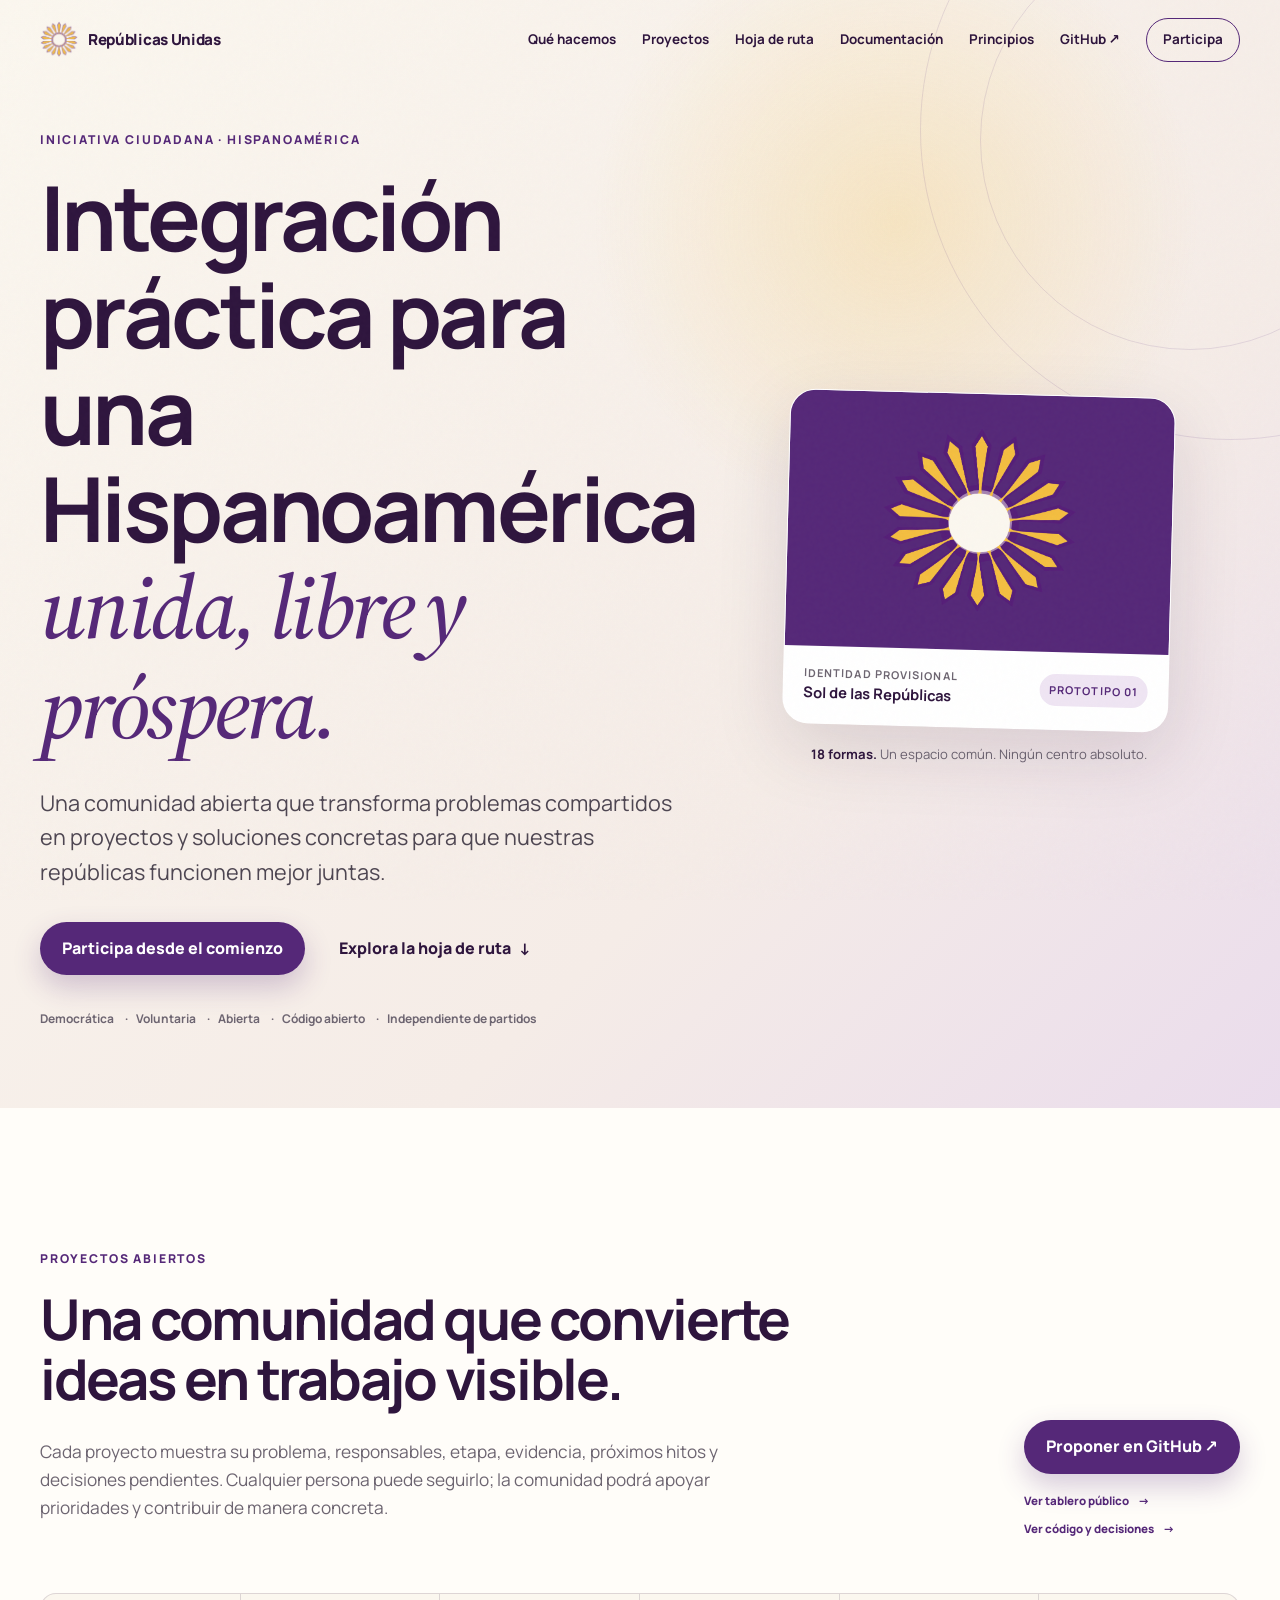
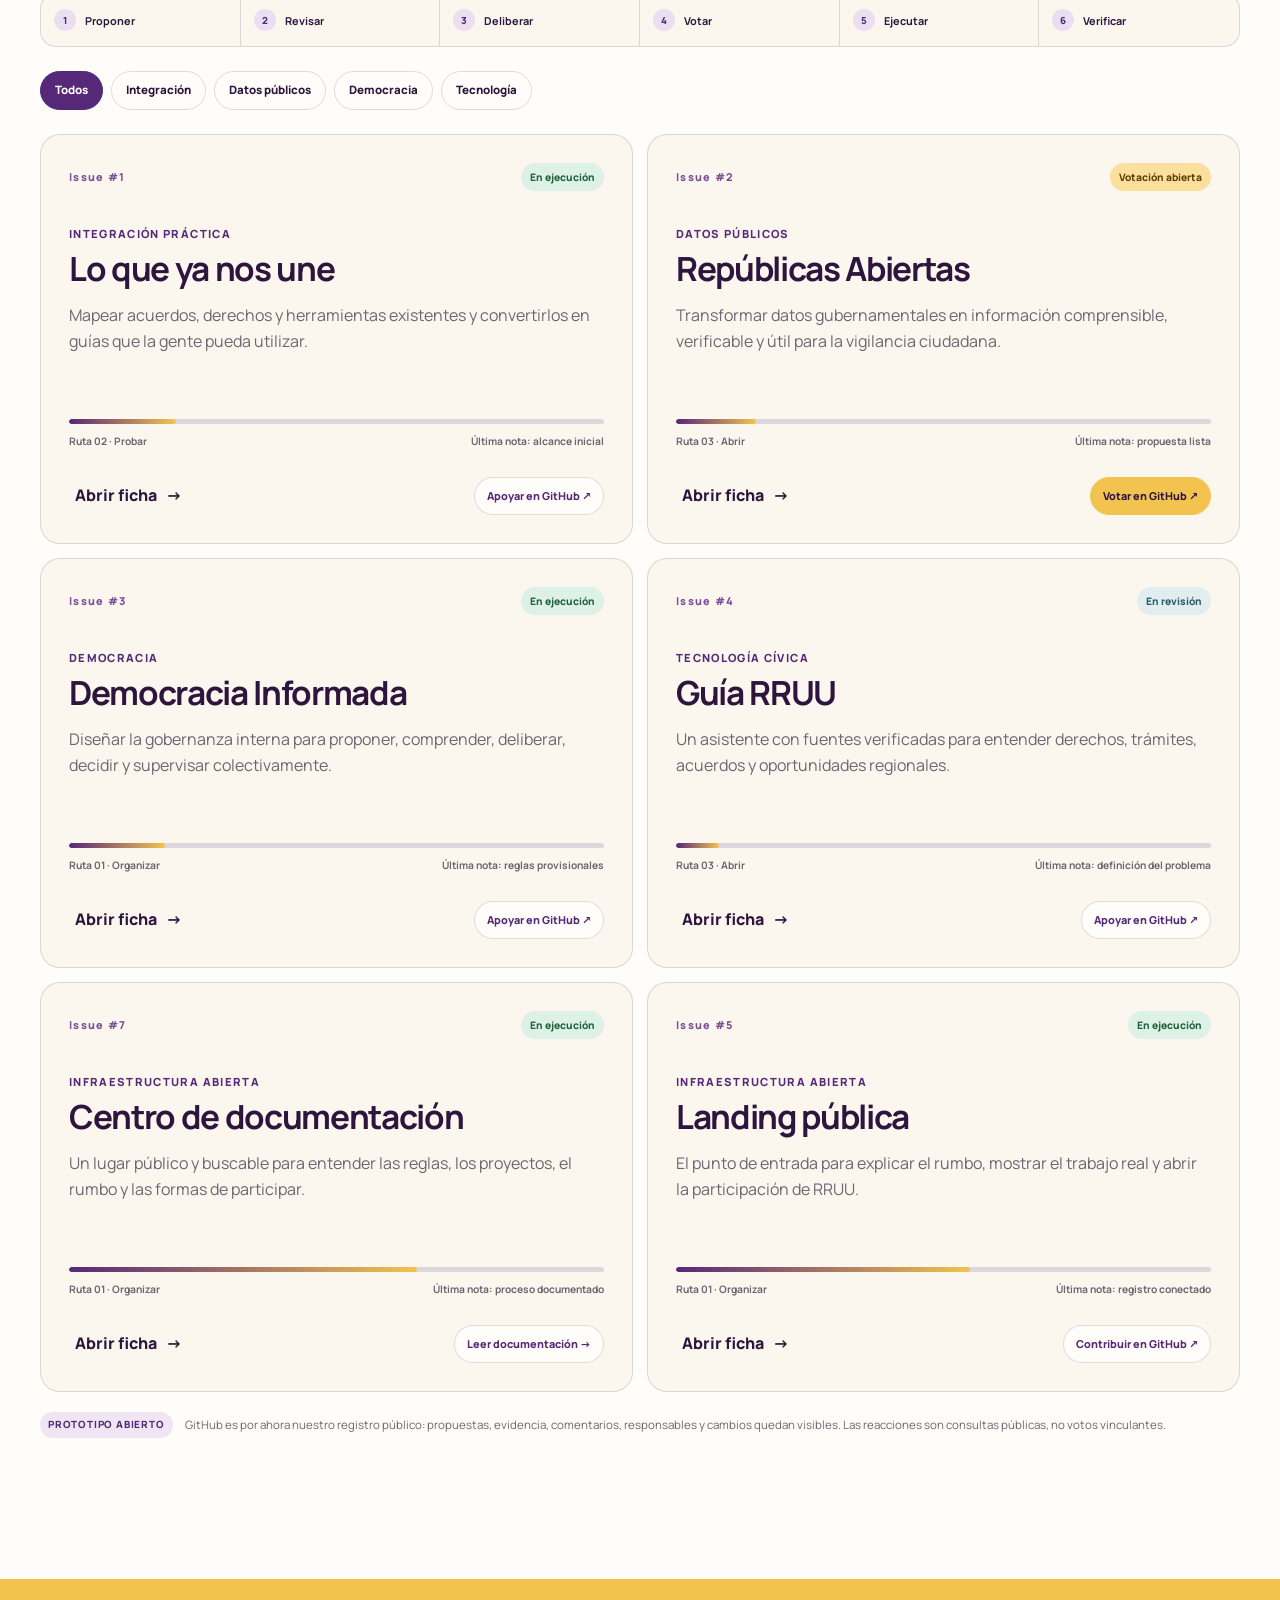
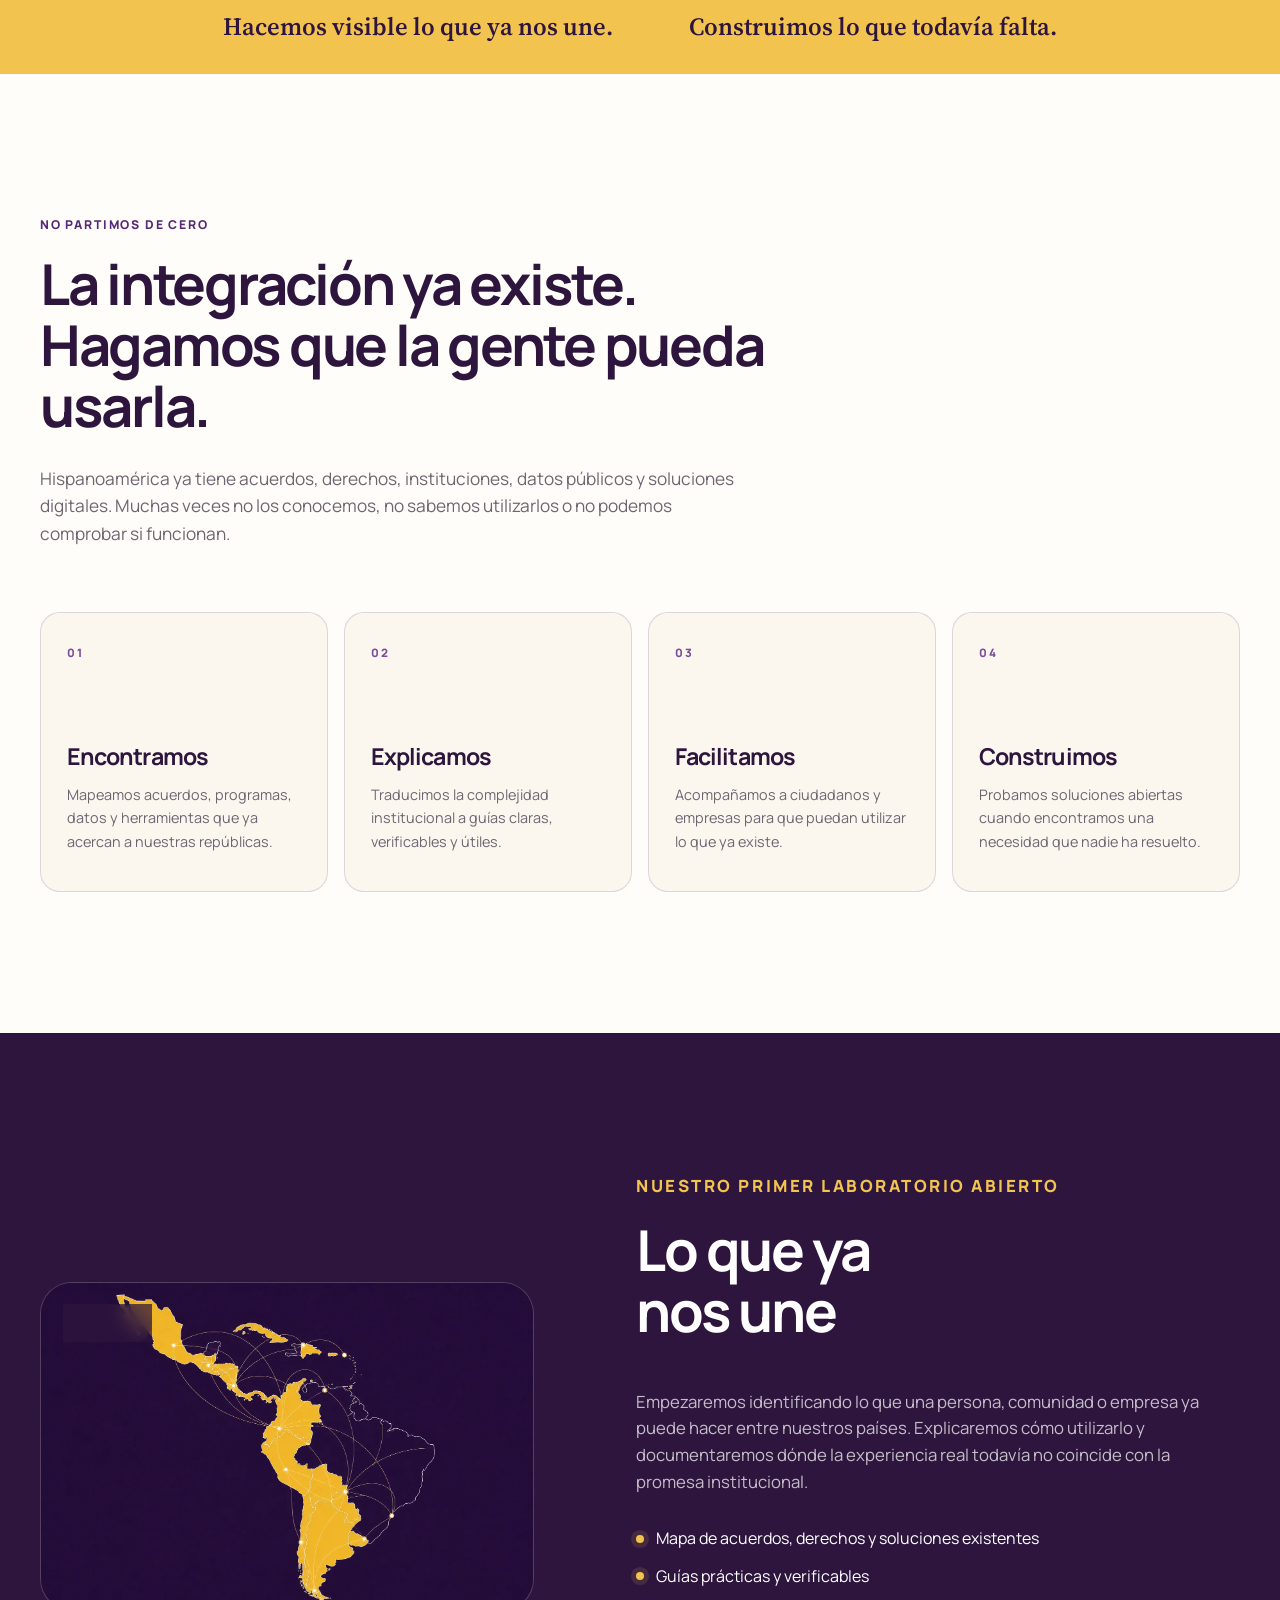
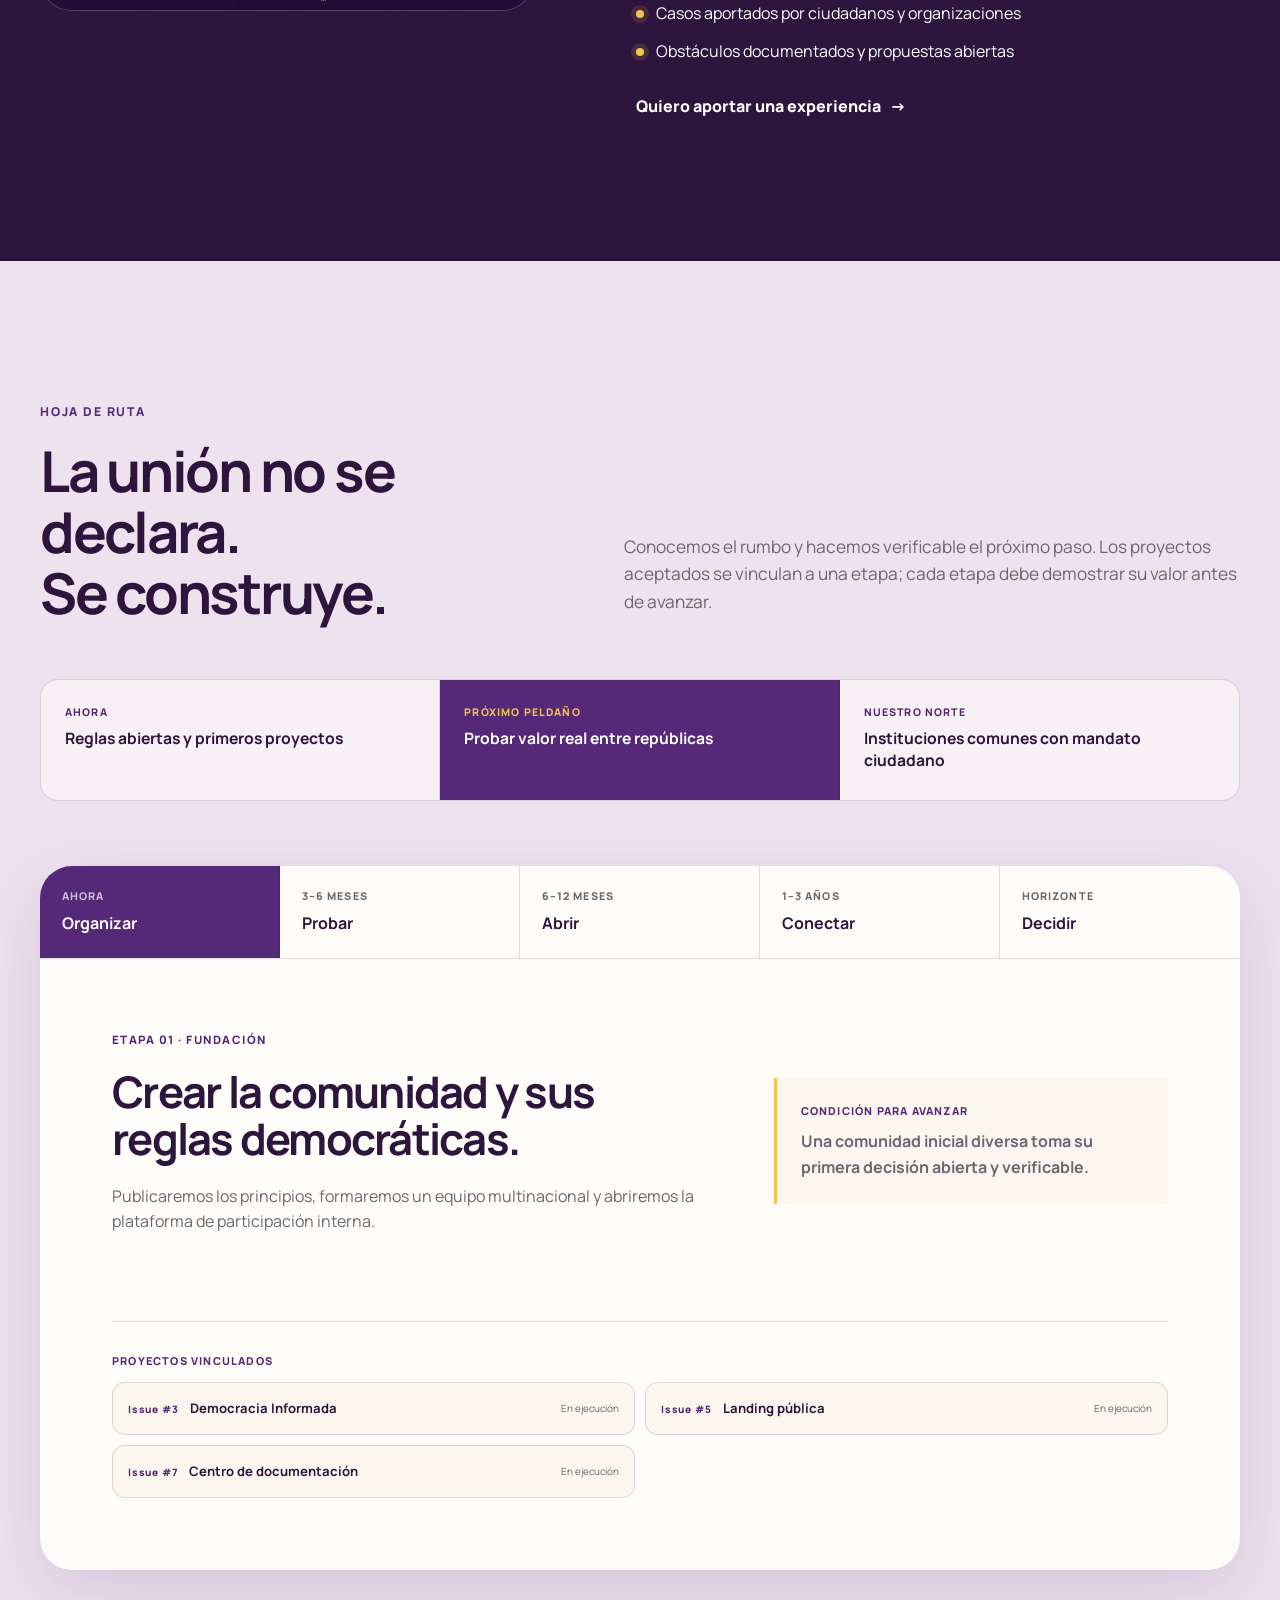
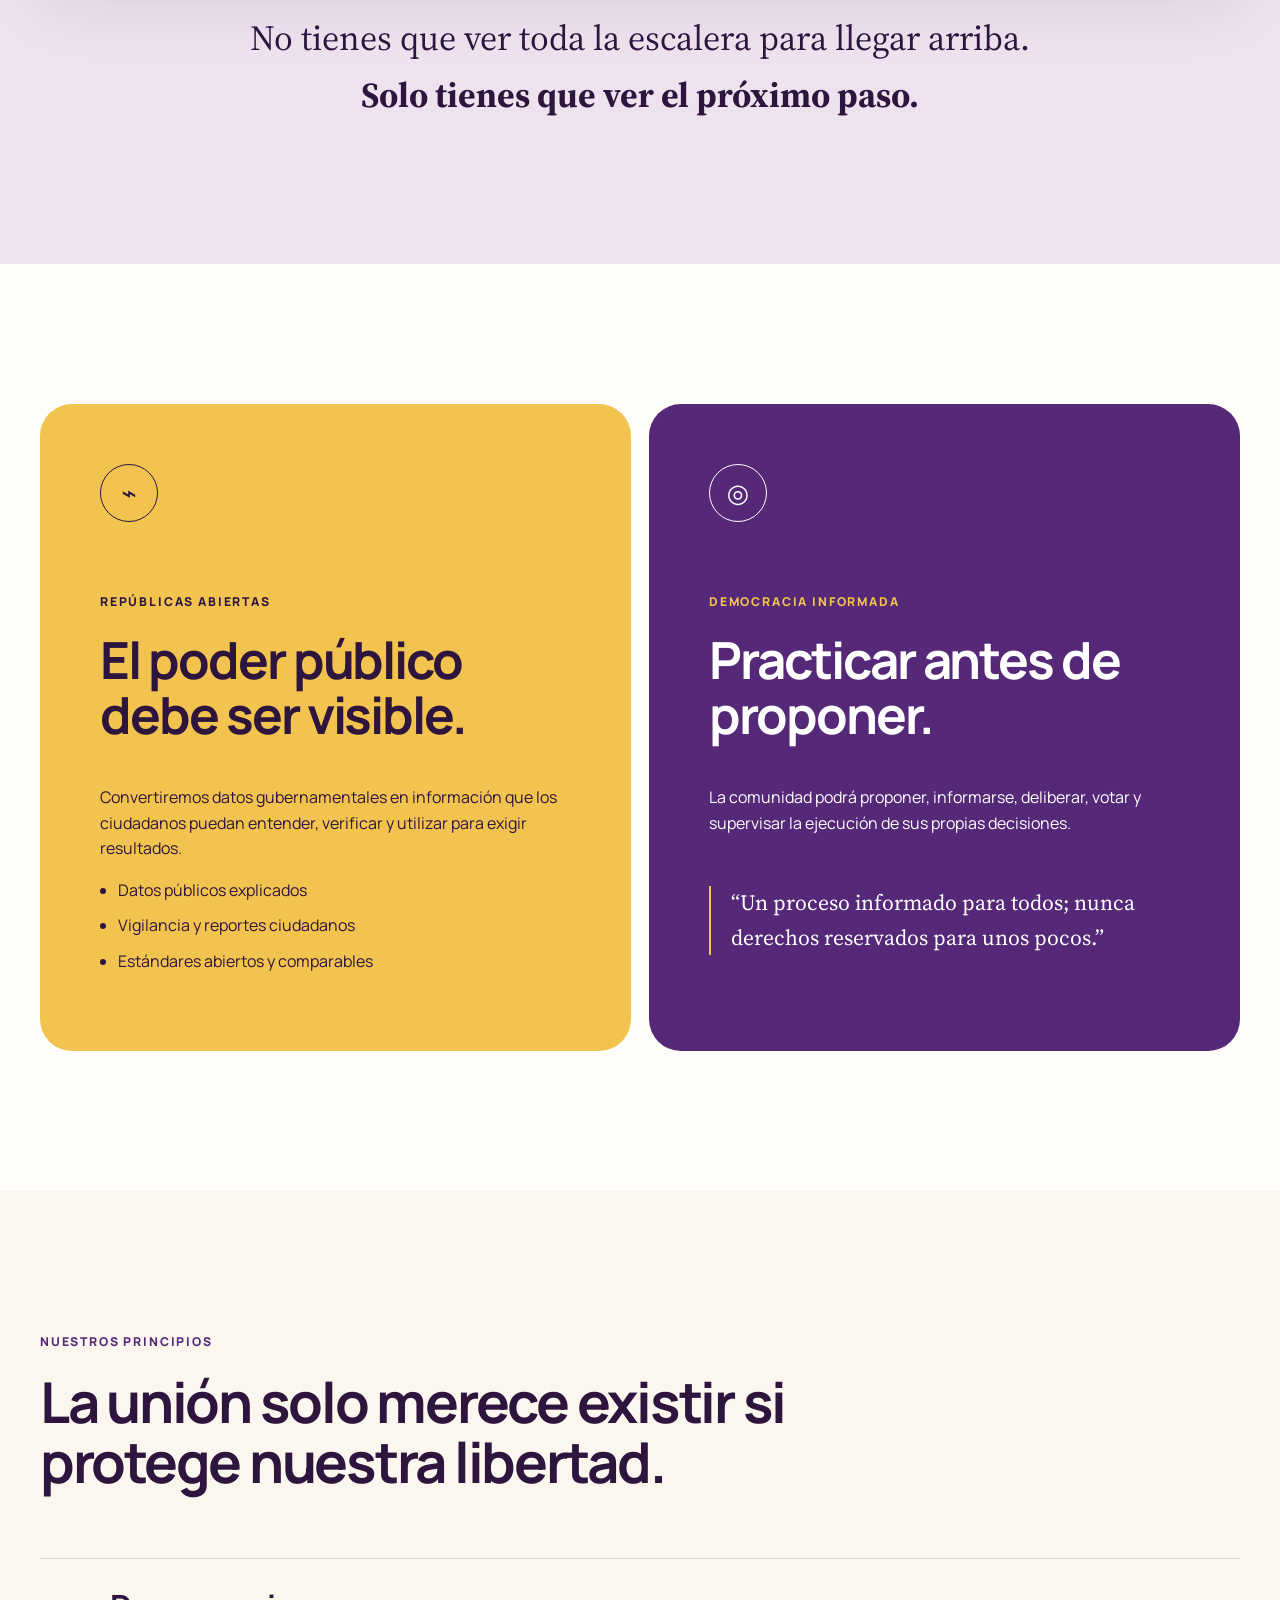
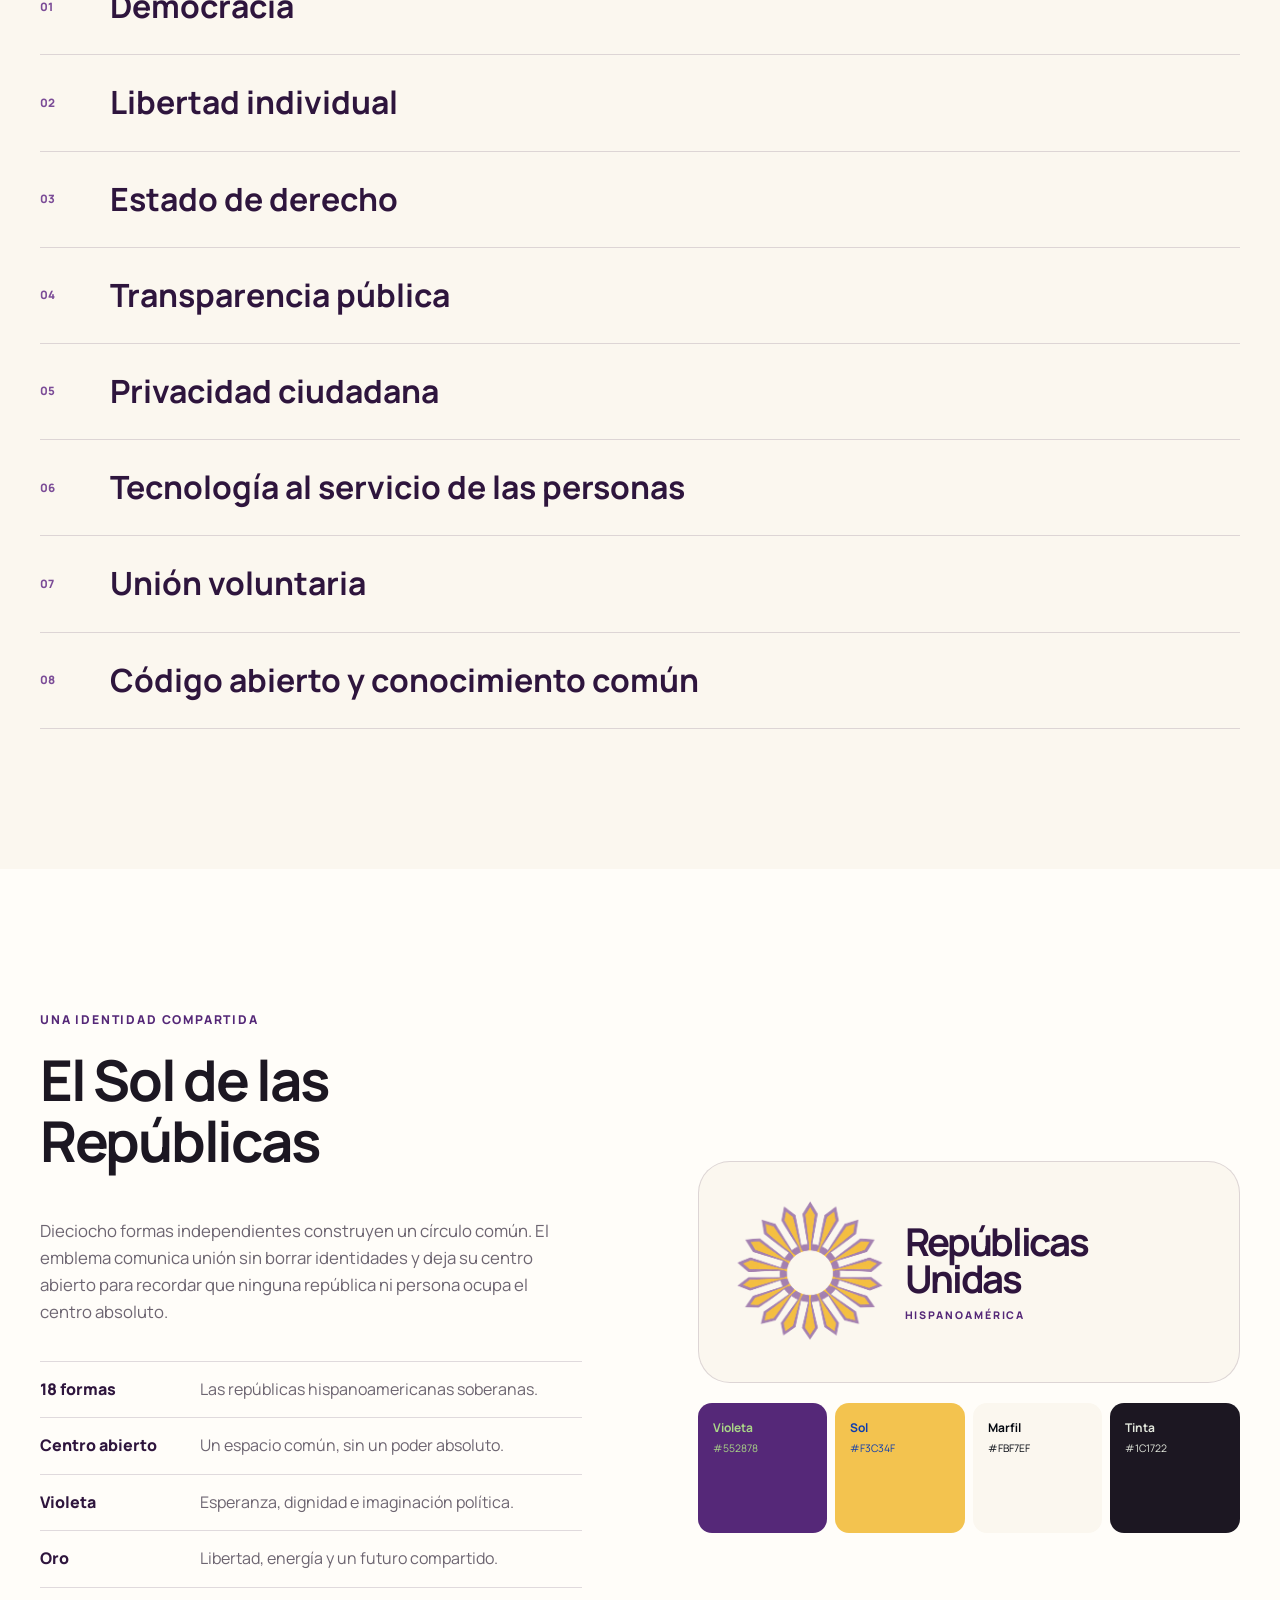
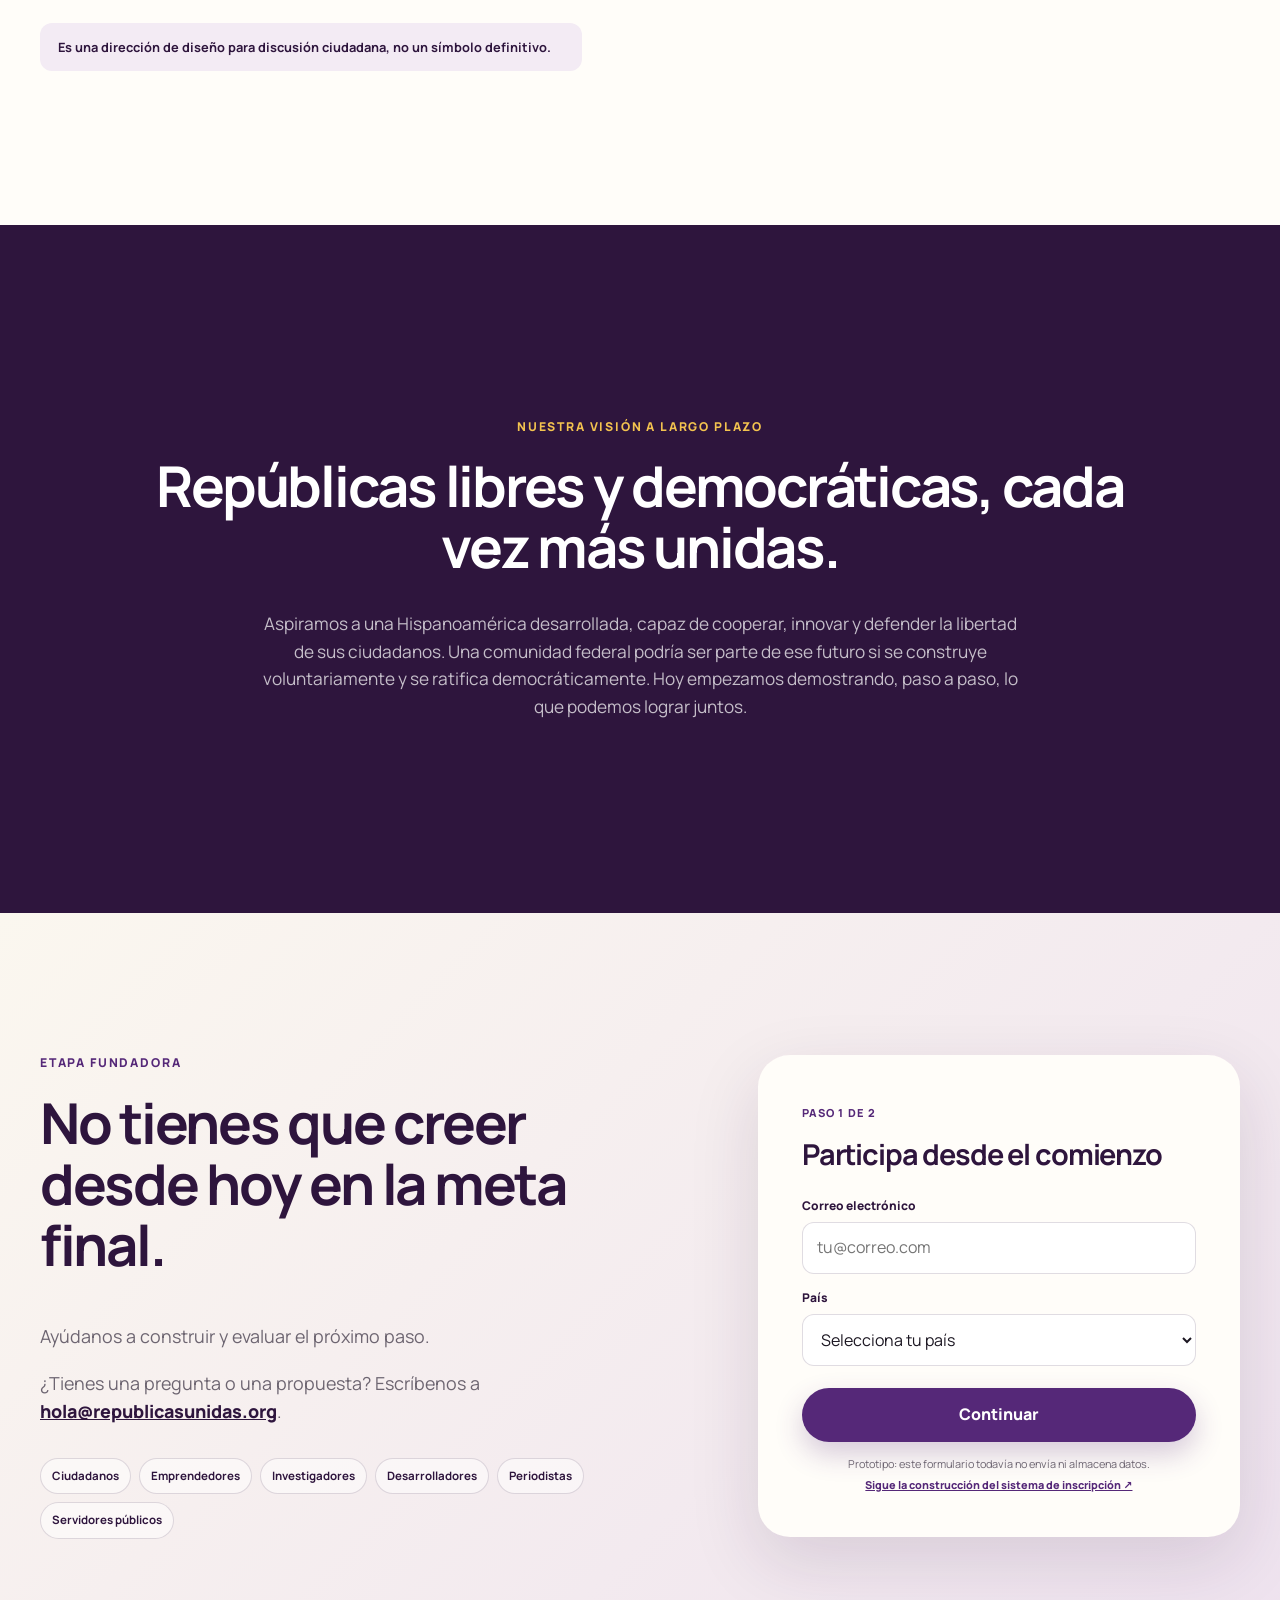
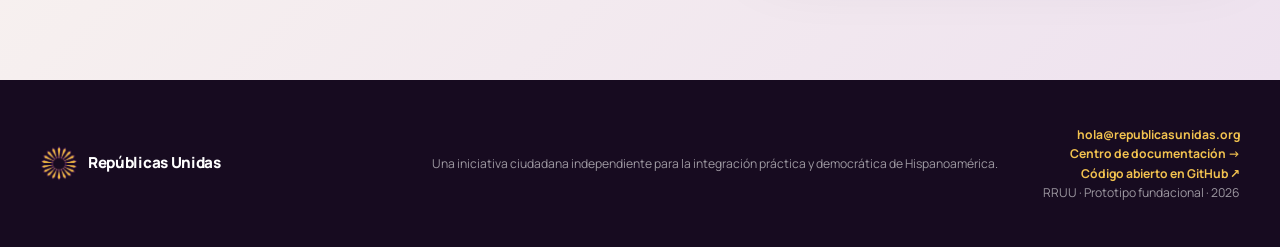
==== commit de664695: "Publicar contacto institucional" ====
--- a/index.html
+++ b/index.html
@@ -456,6 +456,10 @@
           <p class="eyebrow">Etapa fundadora</p>
           <h2>No tienes que creer desde hoy en la meta final.</h2>
           <p>Ayúdanos a construir y evaluar el próximo paso.</p>
+          <p class="contact-line">
+            ¿Tienes una pregunta o una propuesta? Escríbenos a
+            <a href="mailto:hola@republicasunidas.org">hola@republicasunidas.org</a>.
+          </p>
           <ul class="participant-types">
             <li>Ciudadanos</li><li>Emprendedores</li><li>Investigadores</li>
             <li>Desarrolladores</li><li>Periodistas</li><li>Servidores públicos</li>
@@ -481,7 +485,10 @@
                 <option>Otro</option>
               </select>
               <button class="button button-primary button-full" type="submit">Continuar</button>
-              <p class="form-privacy">Prototipo: este formulario todavía no envía ni almacena datos.</p>
+              <p class="form-privacy">
+                Prototipo: este formulario todavía no envía ni almacena datos.
+                <a href="https://github.com/republicasunidas/republicas-unidas/issues/11" target="_blank" rel="noreferrer">Sigue la construcción del sistema de inscripción ↗</a>
+              </p>
             </div>
 
             <div class="form-step" data-form-step="2">
@@ -548,7 +555,7 @@
         <span>Repúblicas Unidas</span>
       </a>
       <p>Una iniciativa ciudadana independiente para la integración práctica y democrática de Hispanoamérica.</p>
-      <p class="footer-meta"><a href="docs/">Centro de documentación →</a><br /><a href="https://github.com/republicasunidas/republicas-unidas" target="_blank" rel="noreferrer">Código abierto en GitHub ↗</a><br />RRUU · Prototipo fundacional · 2026</p>
+      <p class="footer-meta"><a href="mailto:hola@republicasunidas.org">hola@republicasunidas.org</a><br /><a href="docs/">Centro de documentación →</a><br /><a href="https://github.com/republicasunidas/republicas-unidas" target="_blank" rel="noreferrer">Código abierto en GitHub ↗</a><br />RRUU · Prototipo fundacional · 2026</p>
     </footer>
 
     <script src="script.js"></script>
--- a/styles.css
+++ b/styles.css
@@ -522,6 +522,8 @@
 .participate-section { display: grid; grid-template-columns: 1fr .8fr; gap: clamp(50px, 9vw, 130px); align-items: center; background: linear-gradient(135deg, var(--ivory), #eee2ef); }
 .participate-copy h2 { color: var(--violet-dark); }
 .participate-copy > p:not(.eyebrow) { color: var(--muted); font-size: 1.12rem; }
+.participate-copy .contact-line { margin-top: 18px; font-size: .88rem; }
+.contact-line a { color: var(--violet-dark); font-weight: 800; }
 .participant-types { display: flex; flex-wrap: wrap; gap: 8px; margin: 32px 0 0; padding: 0; list-style: none; }
 .participant-types li { padding: 8px 11px; border: 1px solid var(--line); border-radius: 999px; background: rgba(255,255,255,.5); color: var(--violet-dark); font-size: .72rem; font-weight: 700; }
 .signup-card { padding: clamp(28px, 4vw, 44px); border-radius: var(--radius-lg); background: var(--paper); box-shadow: var(--shadow); }
@@ -534,6 +536,7 @@
 .form-step input:focus, .form-step select:focus { outline: 3px solid rgba(243,195,79,.5); border-color: var(--violet); }
 .form-step .button { margin-top: 22px; }
 .form-privacy { margin: 13px 0 0; color: var(--muted); font-size: .68rem; text-align: center; }
+.form-privacy a { display: inline-block; margin-top: 4px; color: var(--violet); font-weight: 800; }
 .role-options { display: grid; gap: 8px; }
 .role-options label { display: flex; gap: 10px; align-items: center; margin: 0; padding: 12px; border: 1px solid var(--line); border-radius: 11px; cursor: pointer; }
 .role-options label:has(input:checked) { border-color: var(--violet); background: #f3ebf4; }
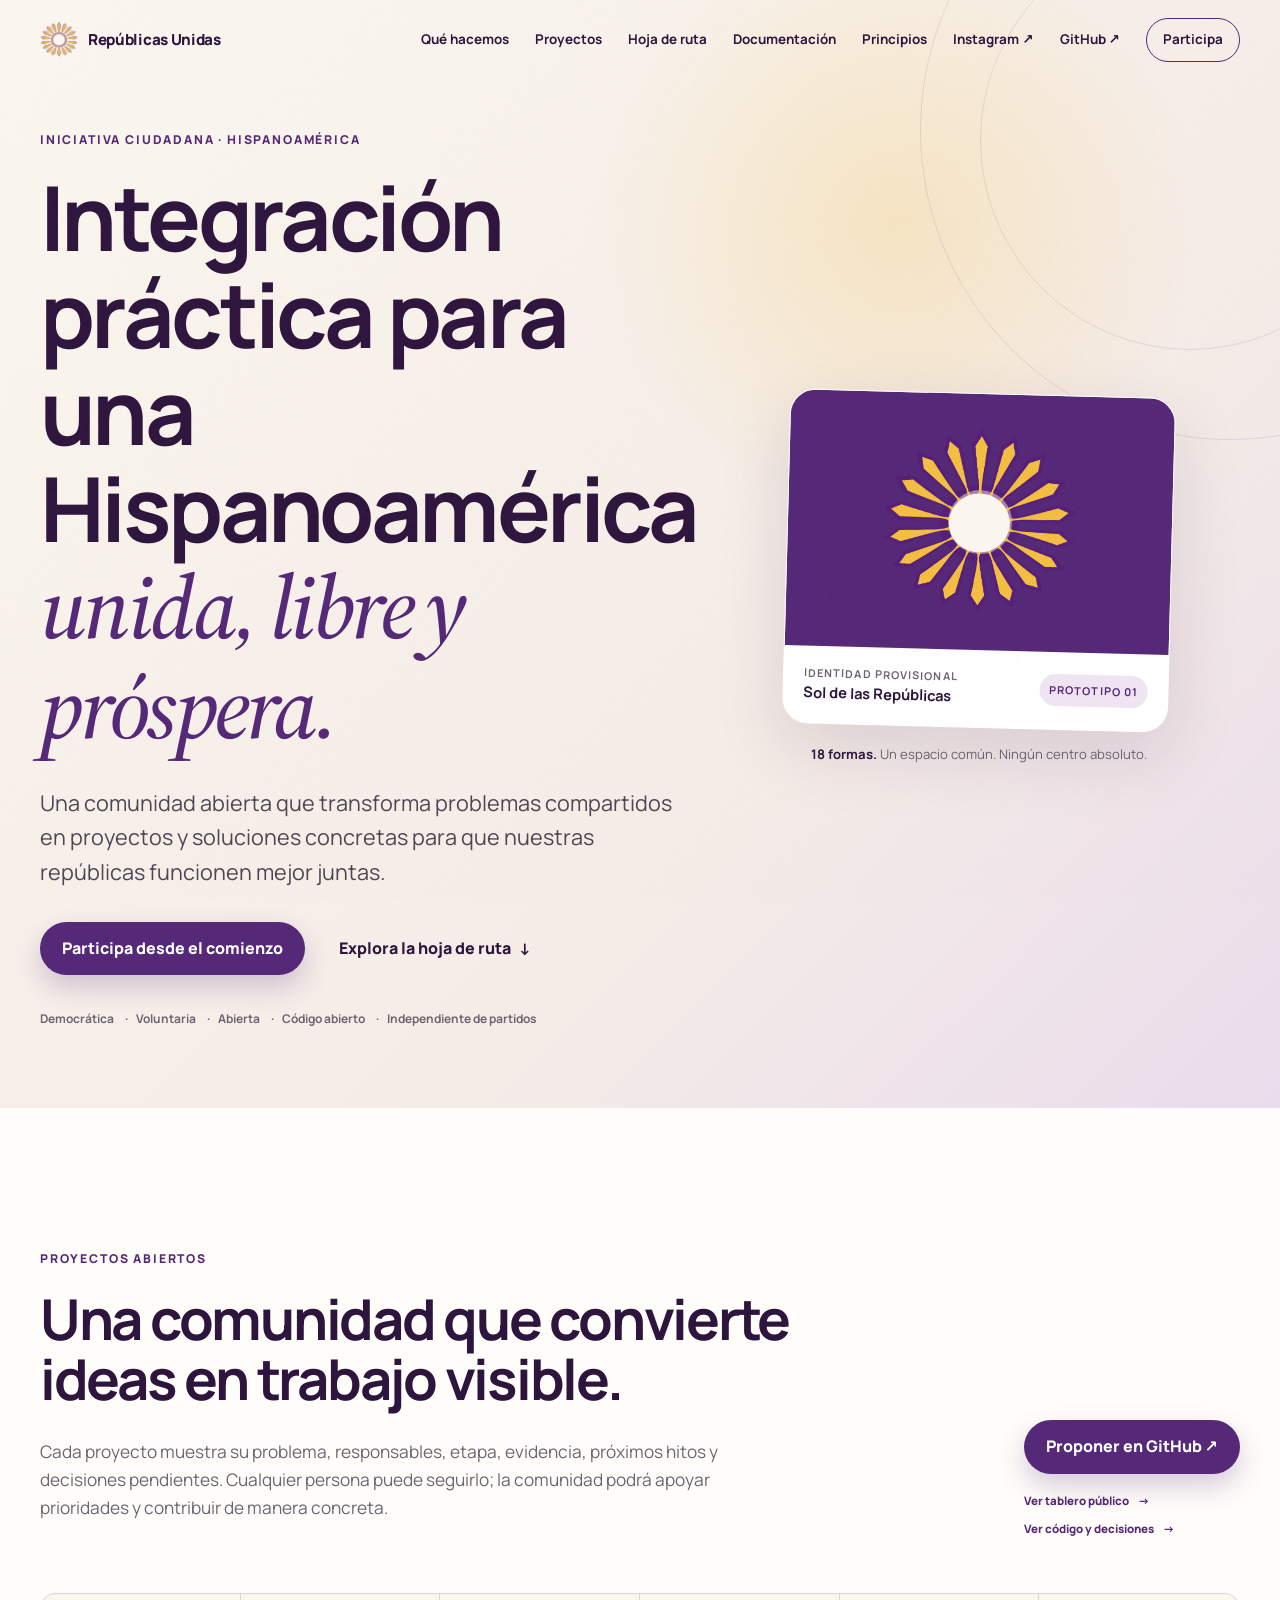
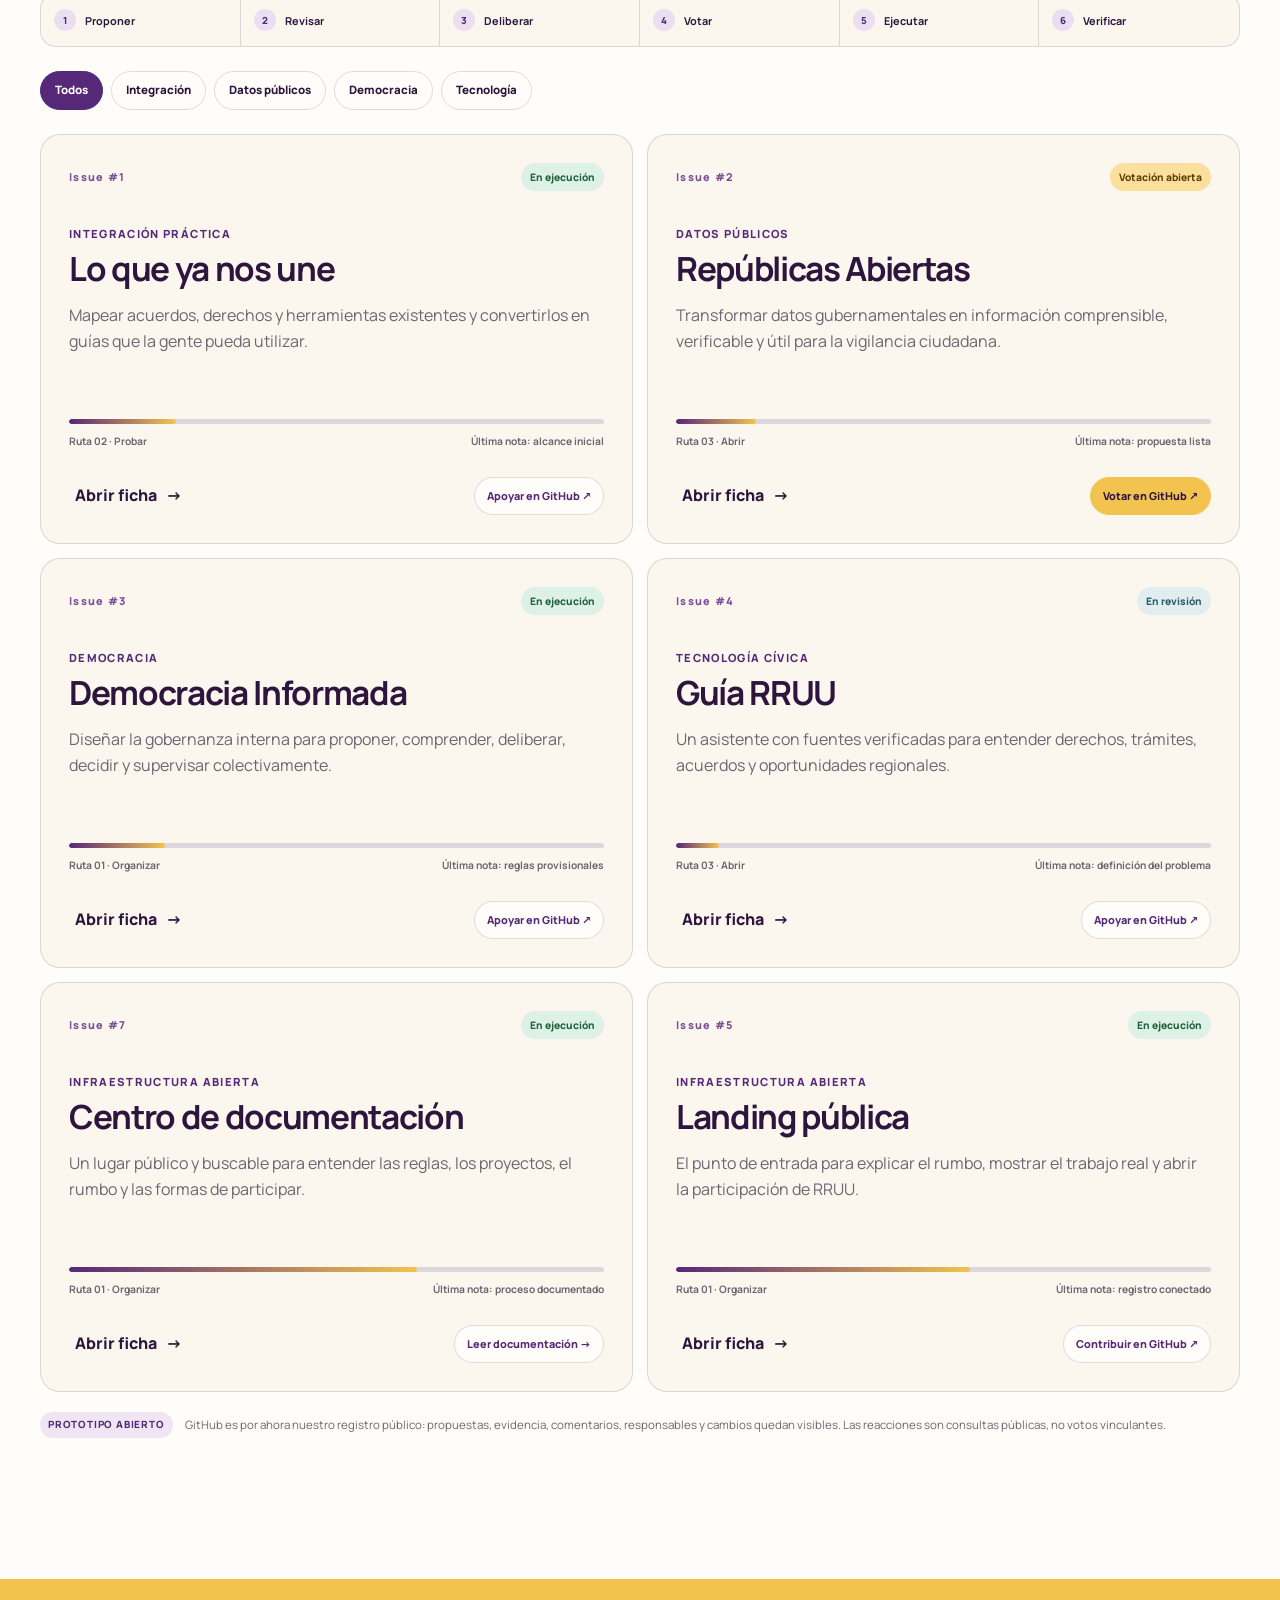
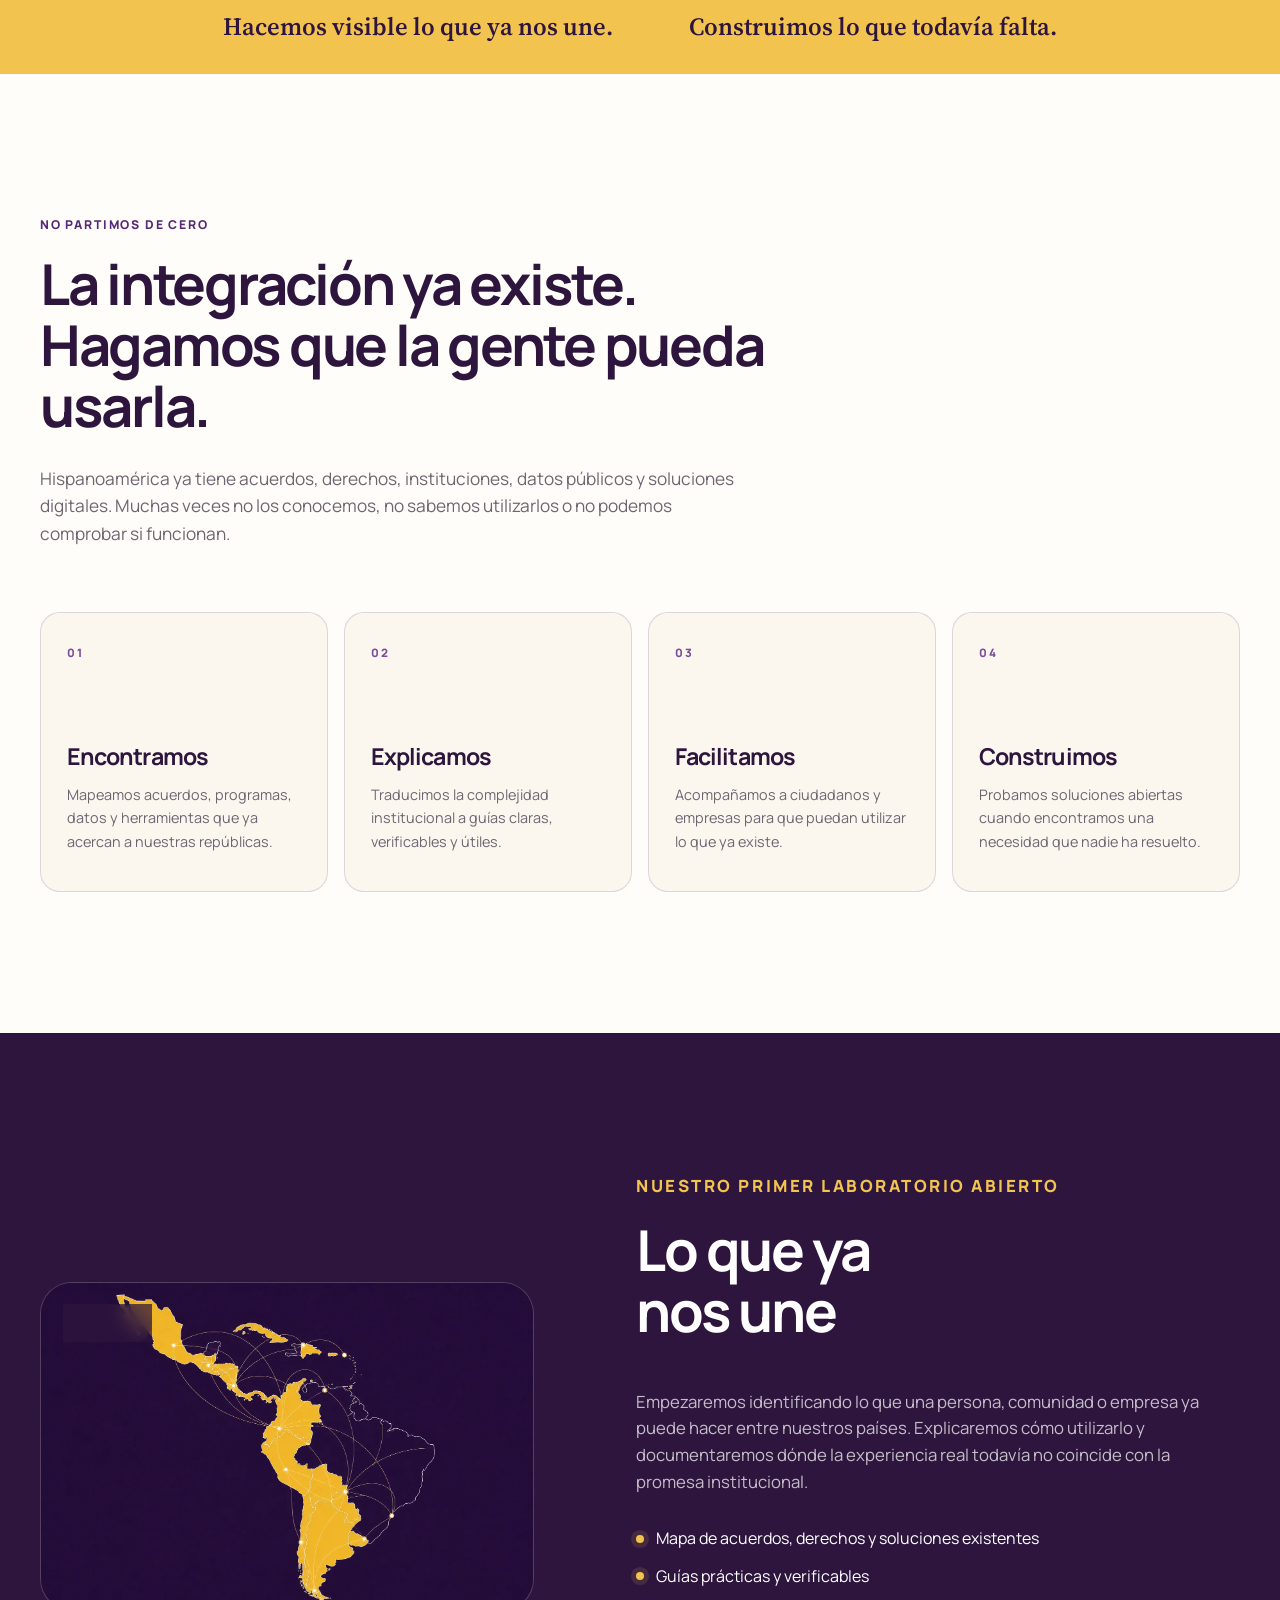
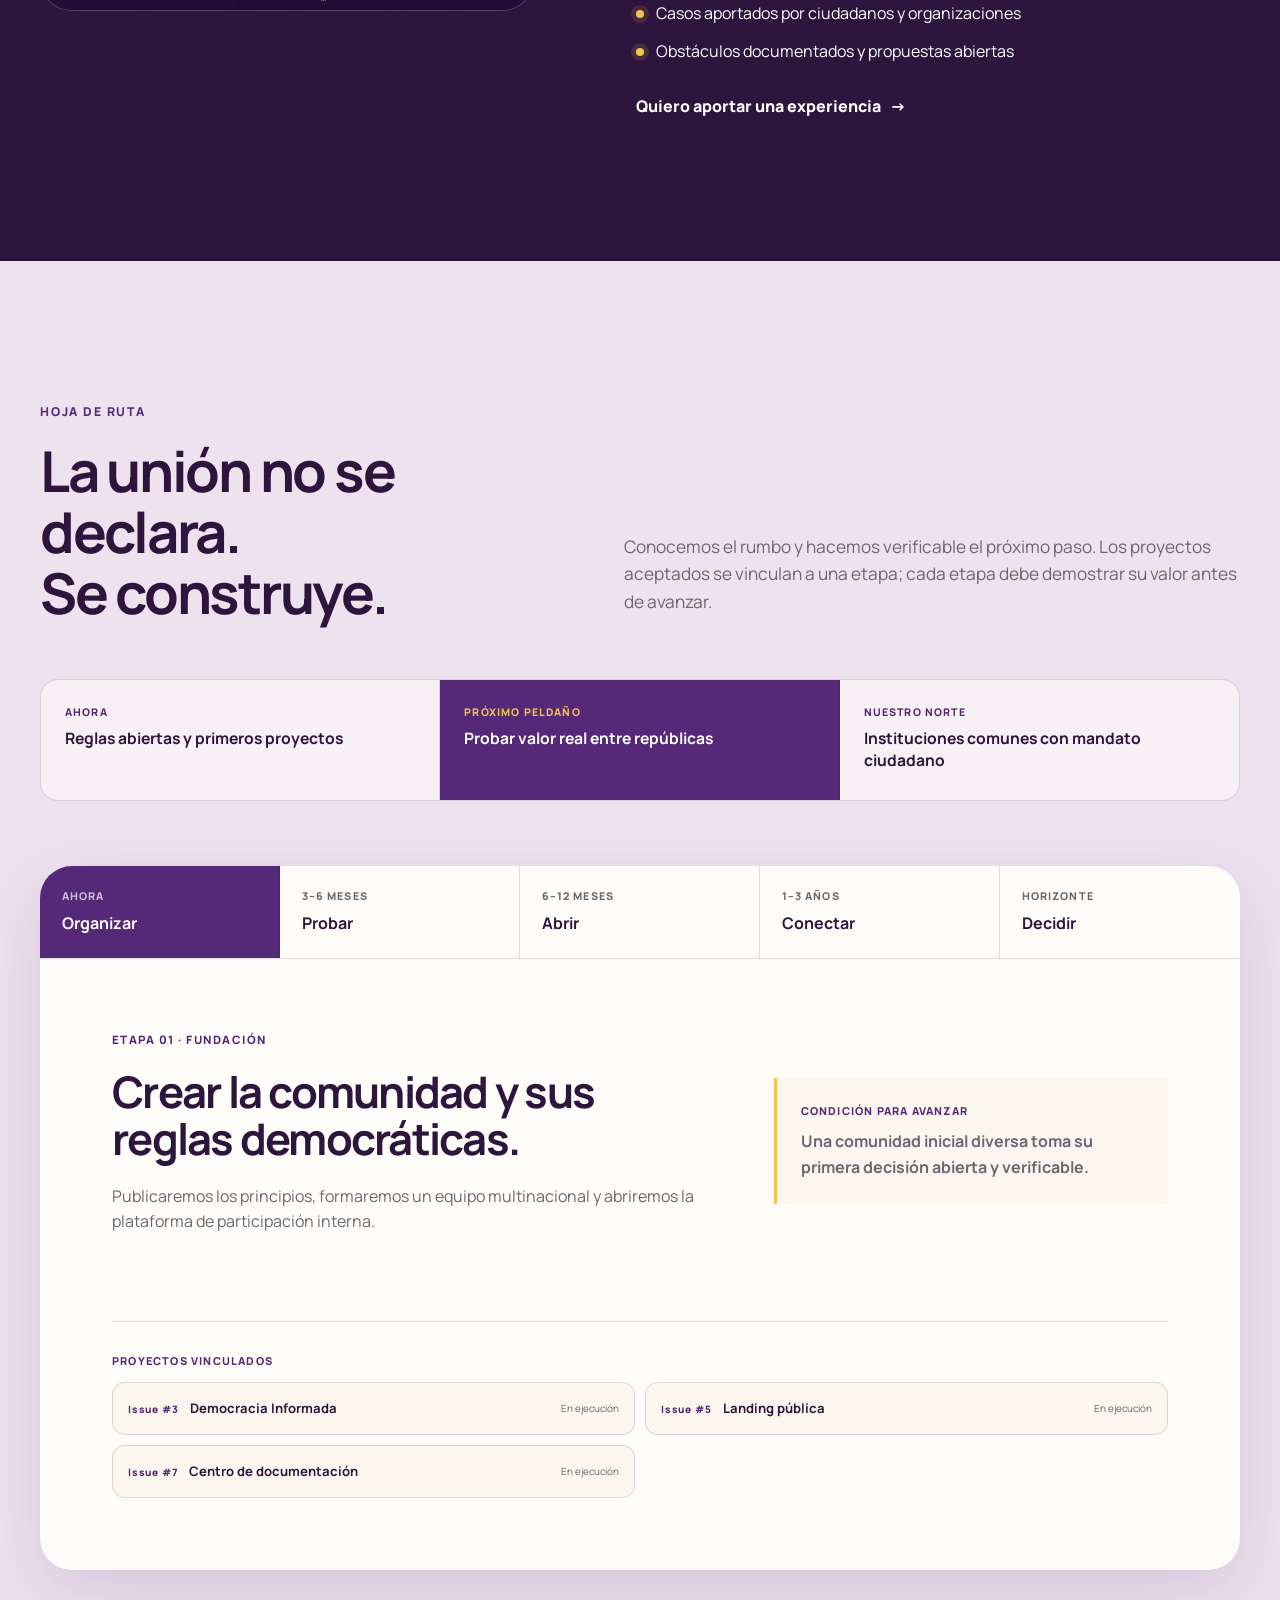
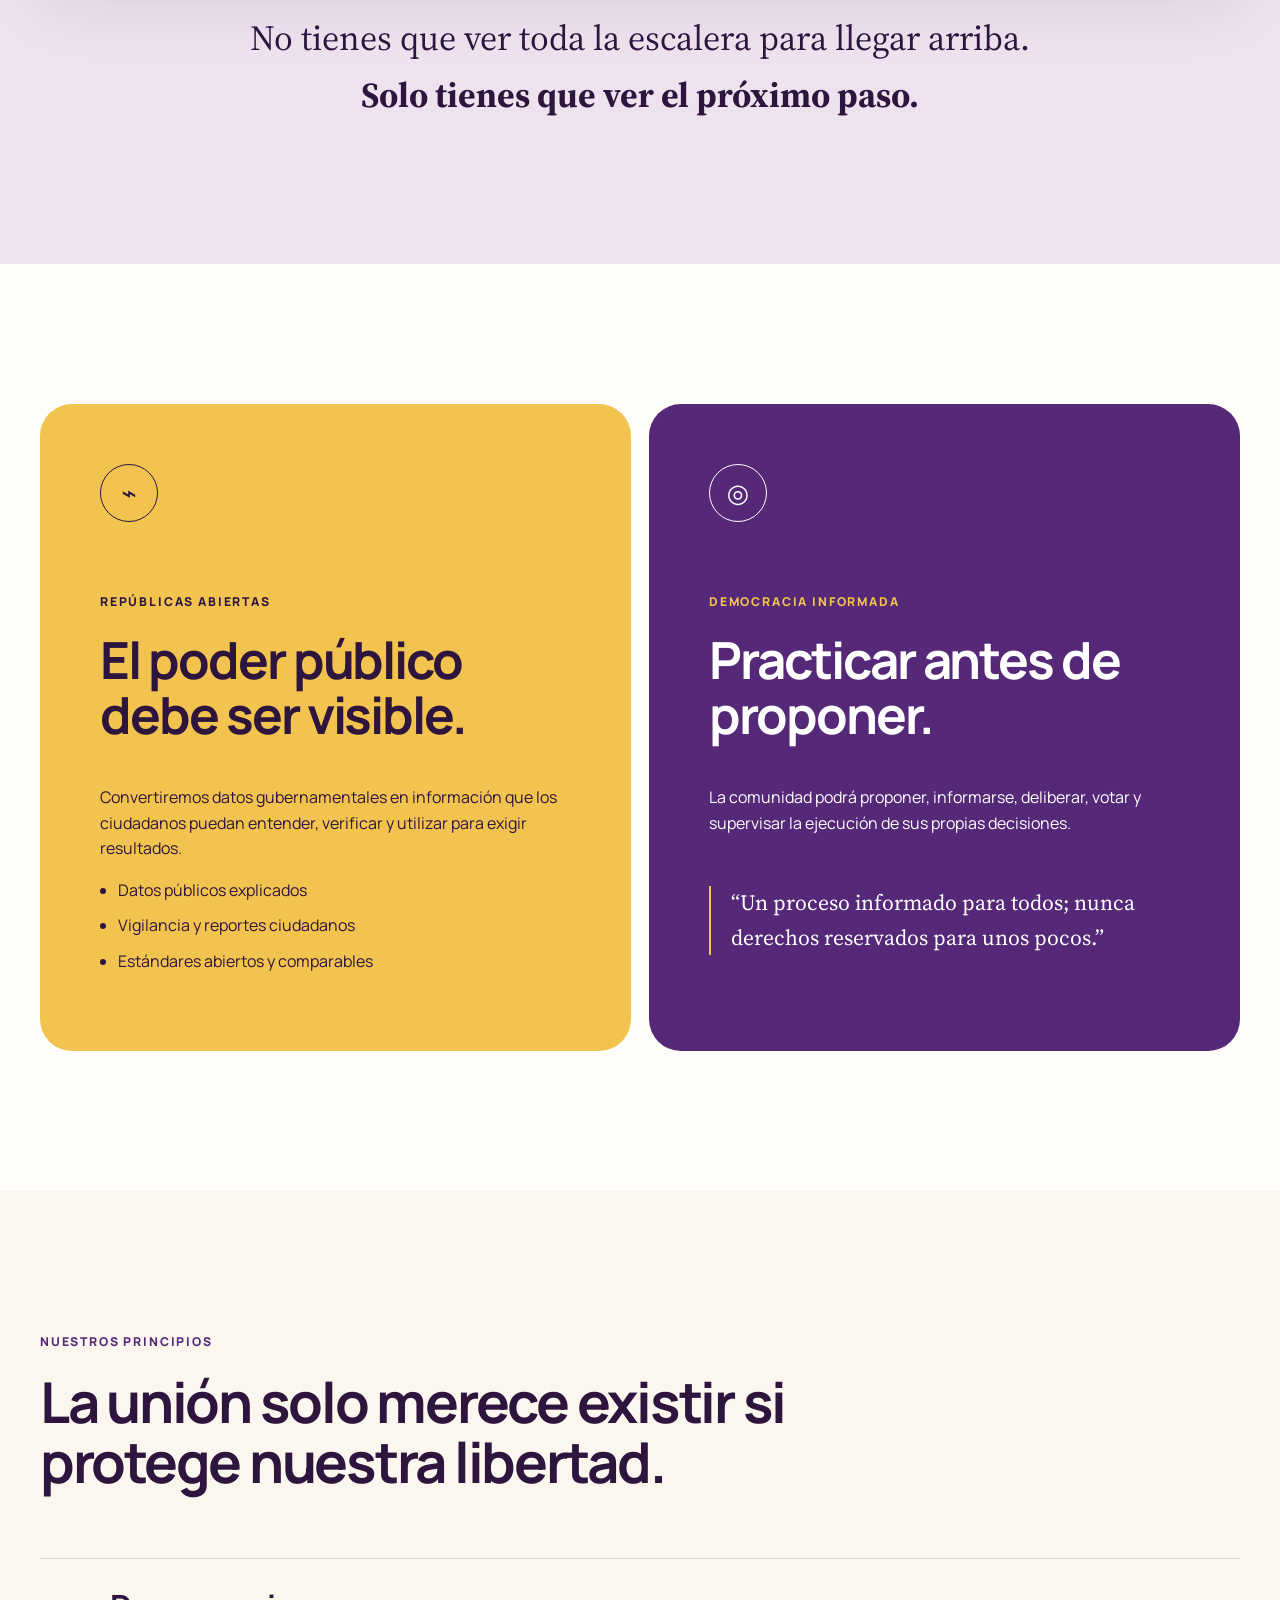
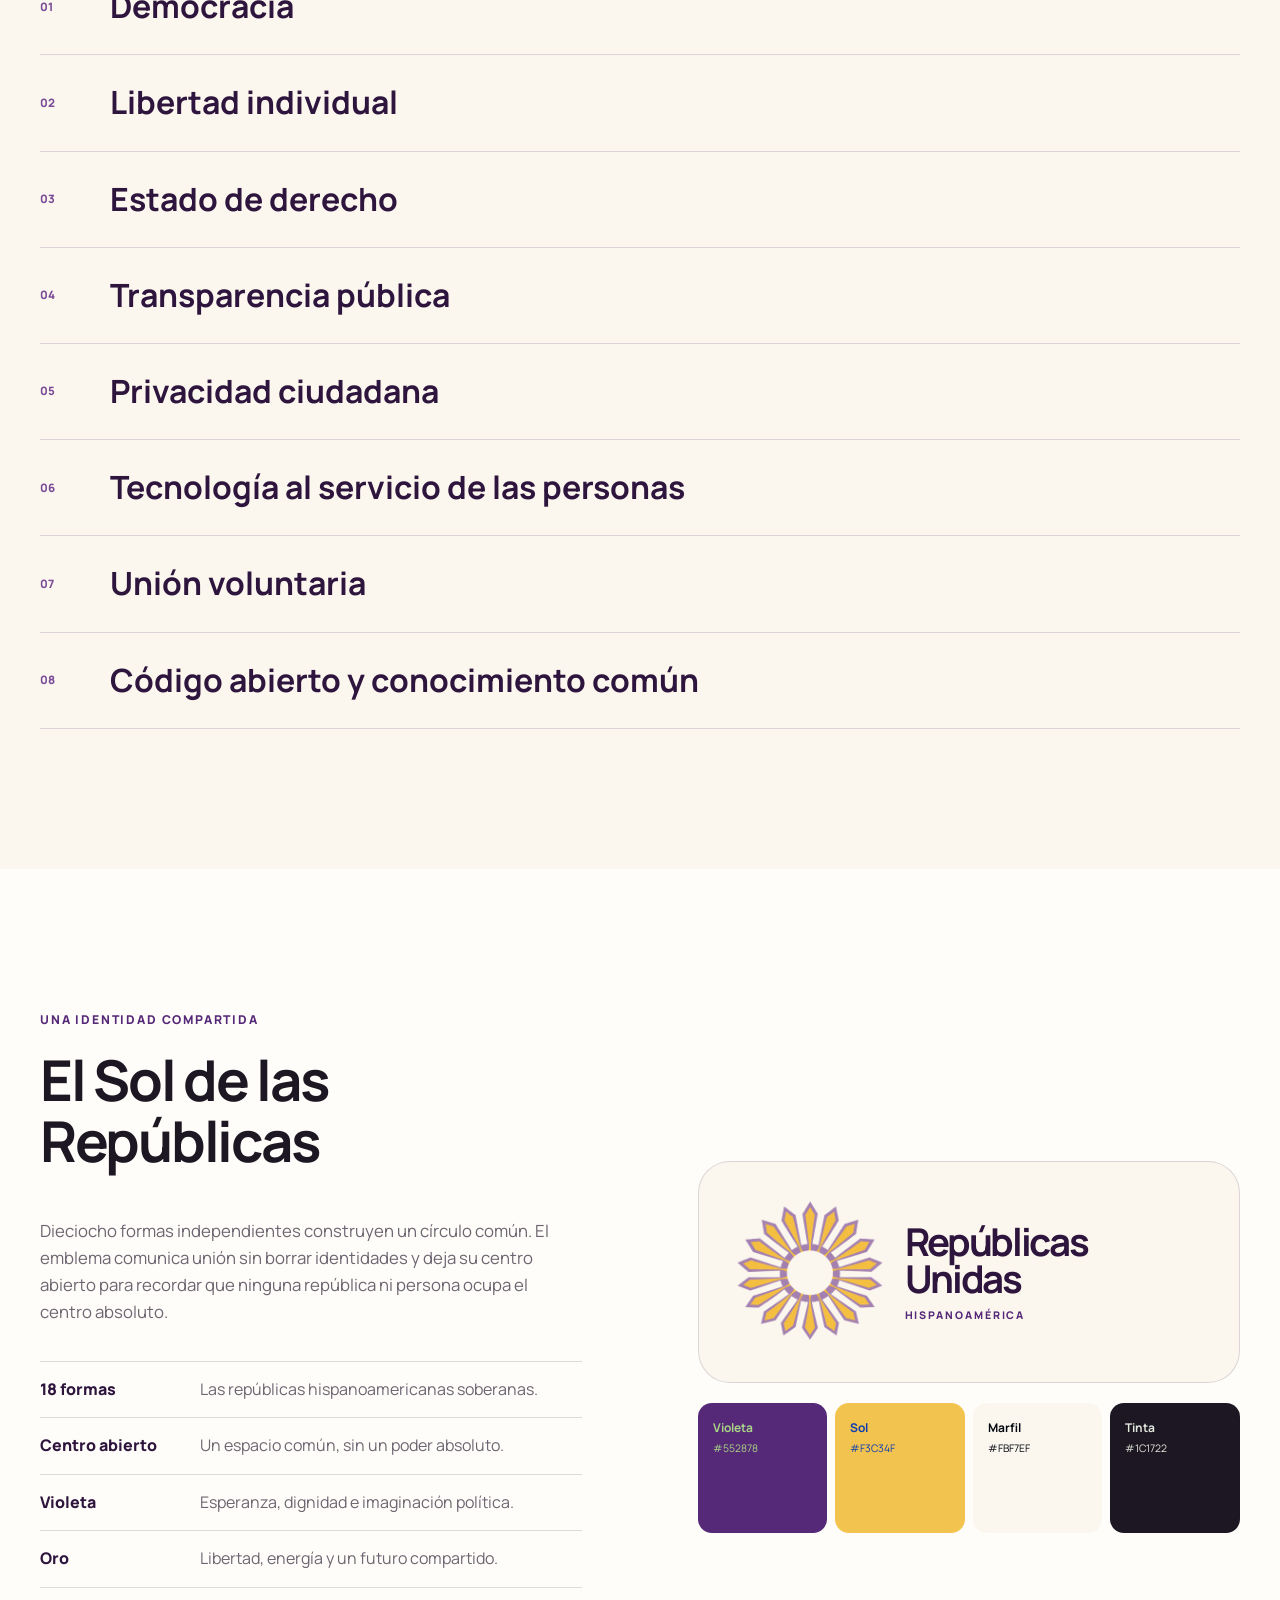
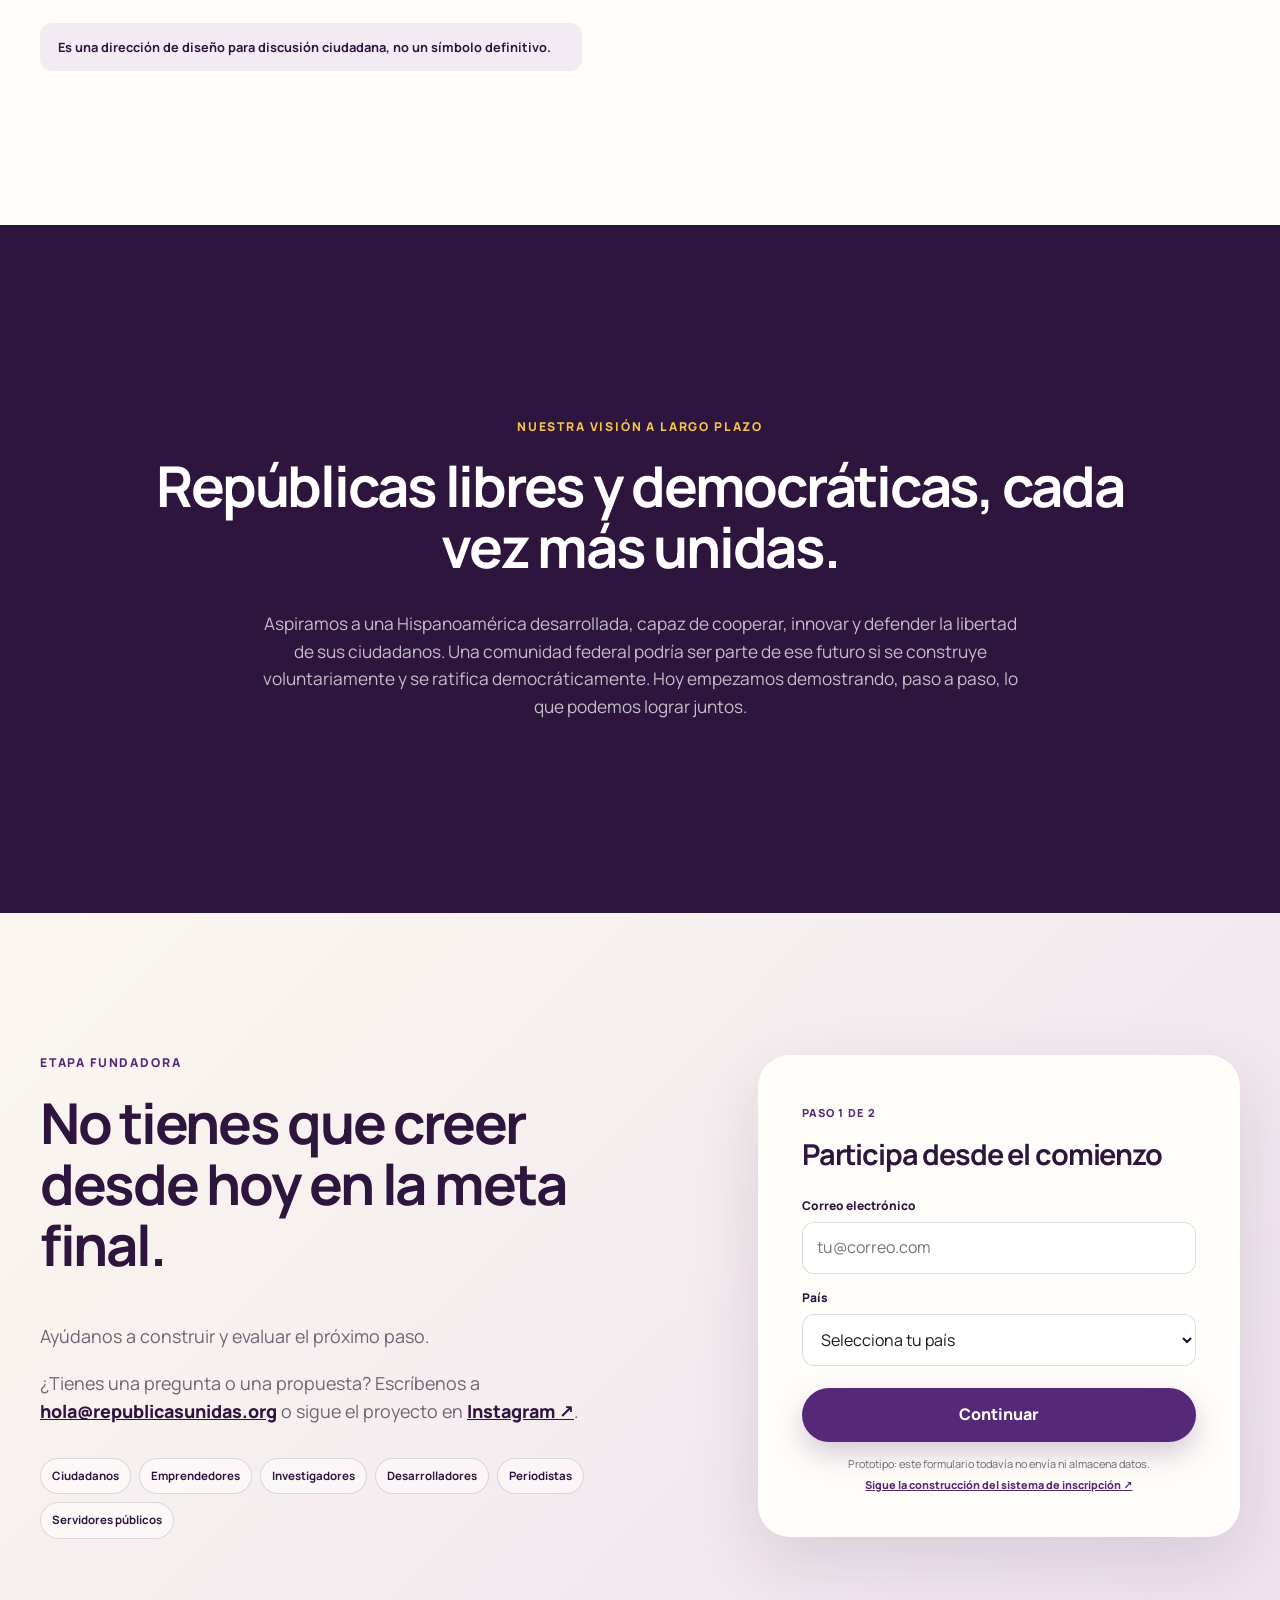
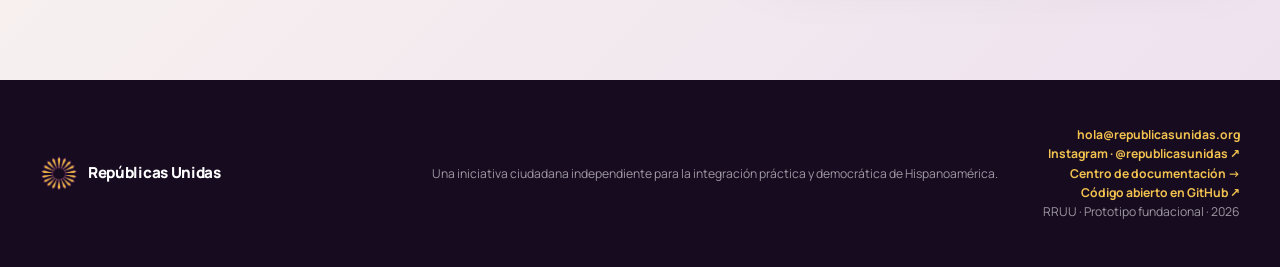
==== commit e1c44d7e: "Añadir Instagram al sitio" ====
--- a/index.html
+++ b/index.html
@@ -10,6 +10,7 @@
     <meta name="theme-color" content="#552878" />
     <title>Repúblicas Unidas — Integración práctica para Hispanoamérica</title>
     <link rel="icon" href="assets/sol-de-las-republicas.png" />
+    <link rel="me" href="https://www.instagram.com/republicasunidas" />
     <link rel="preconnect" href="https://fonts.googleapis.com" />
     <link rel="preconnect" href="https://fonts.gstatic.com" crossorigin />
     <link
@@ -38,6 +39,7 @@
         <a href="#hoja-ruta">Hoja de ruta</a>
         <a href="docs/">Documentación</a>
         <a href="#principios">Principios</a>
+        <a href="https://www.instagram.com/republicasunidas" target="_blank" rel="me noreferrer">Instagram ↗</a>
         <a href="https://github.com/republicasunidas/republicas-unidas" target="_blank" rel="noreferrer">GitHub ↗</a>
         <a class="nav-cta" href="#participa">Participa</a>
       </nav>
@@ -458,7 +460,9 @@
           <p>Ayúdanos a construir y evaluar el próximo paso.</p>
           <p class="contact-line">
             ¿Tienes una pregunta o una propuesta? Escríbenos a
-            <a href="mailto:hola@republicasunidas.org">hola@republicasunidas.org</a>.
+            <a href="mailto:hola@republicasunidas.org">hola@republicasunidas.org</a>
+            o sigue el proyecto en
+            <a href="https://www.instagram.com/republicasunidas" target="_blank" rel="me noreferrer">Instagram ↗</a>.
           </p>
           <ul class="participant-types">
             <li>Ciudadanos</li><li>Emprendedores</li><li>Investigadores</li>
@@ -555,7 +559,7 @@
         <span>Repúblicas Unidas</span>
       </a>
       <p>Una iniciativa ciudadana independiente para la integración práctica y democrática de Hispanoamérica.</p>
-      <p class="footer-meta"><a href="mailto:hola@republicasunidas.org">hola@republicasunidas.org</a><br /><a href="docs/">Centro de documentación →</a><br /><a href="https://github.com/republicasunidas/republicas-unidas" target="_blank" rel="noreferrer">Código abierto en GitHub ↗</a><br />RRUU · Prototipo fundacional · 2026</p>
+      <p class="footer-meta"><a href="mailto:hola@republicasunidas.org">hola@republicasunidas.org</a><br /><a href="https://www.instagram.com/republicasunidas" target="_blank" rel="me noreferrer">Instagram · @republicasunidas ↗</a><br /><a href="docs/">Centro de documentación →</a><br /><a href="https://github.com/republicasunidas/republicas-unidas" target="_blank" rel="noreferrer">Código abierto en GitHub ↗</a><br />RRUU · Prototipo fundacional · 2026</p>
     </footer>
 
     <script src="script.js"></script>
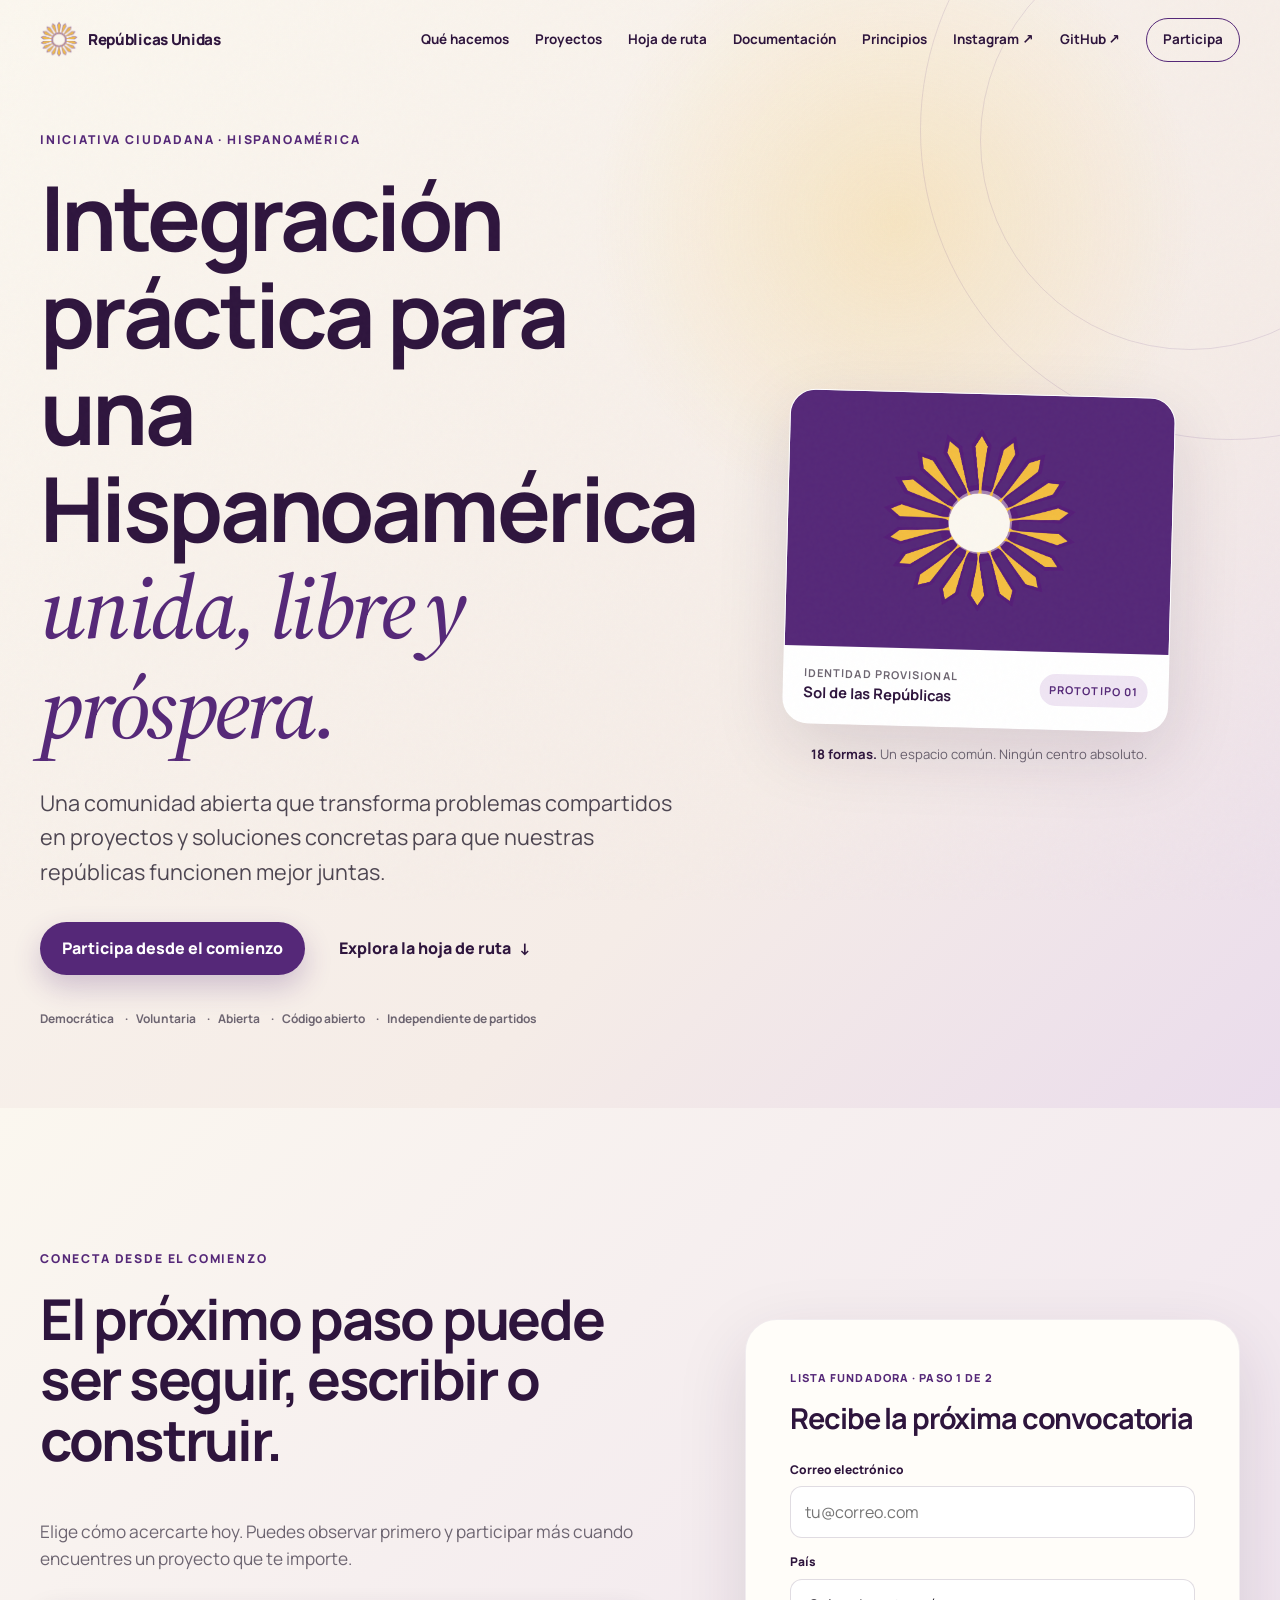
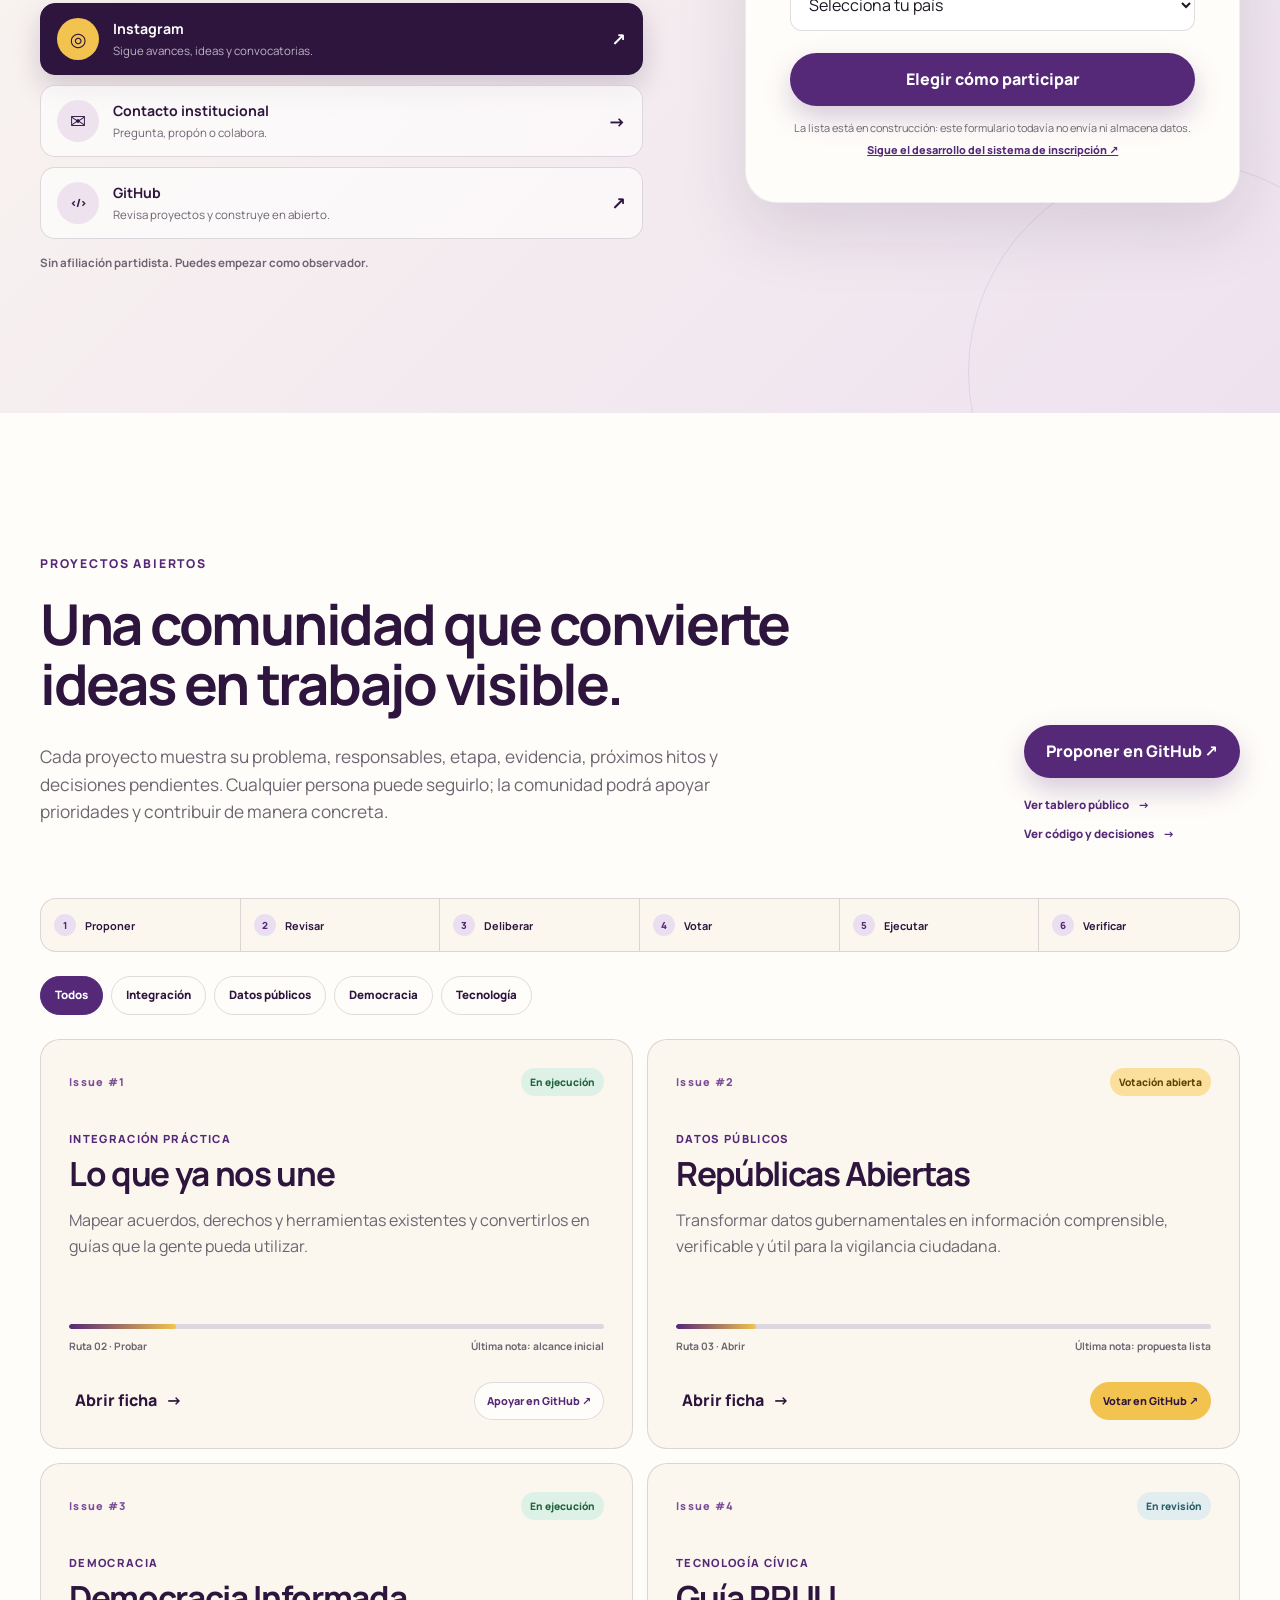
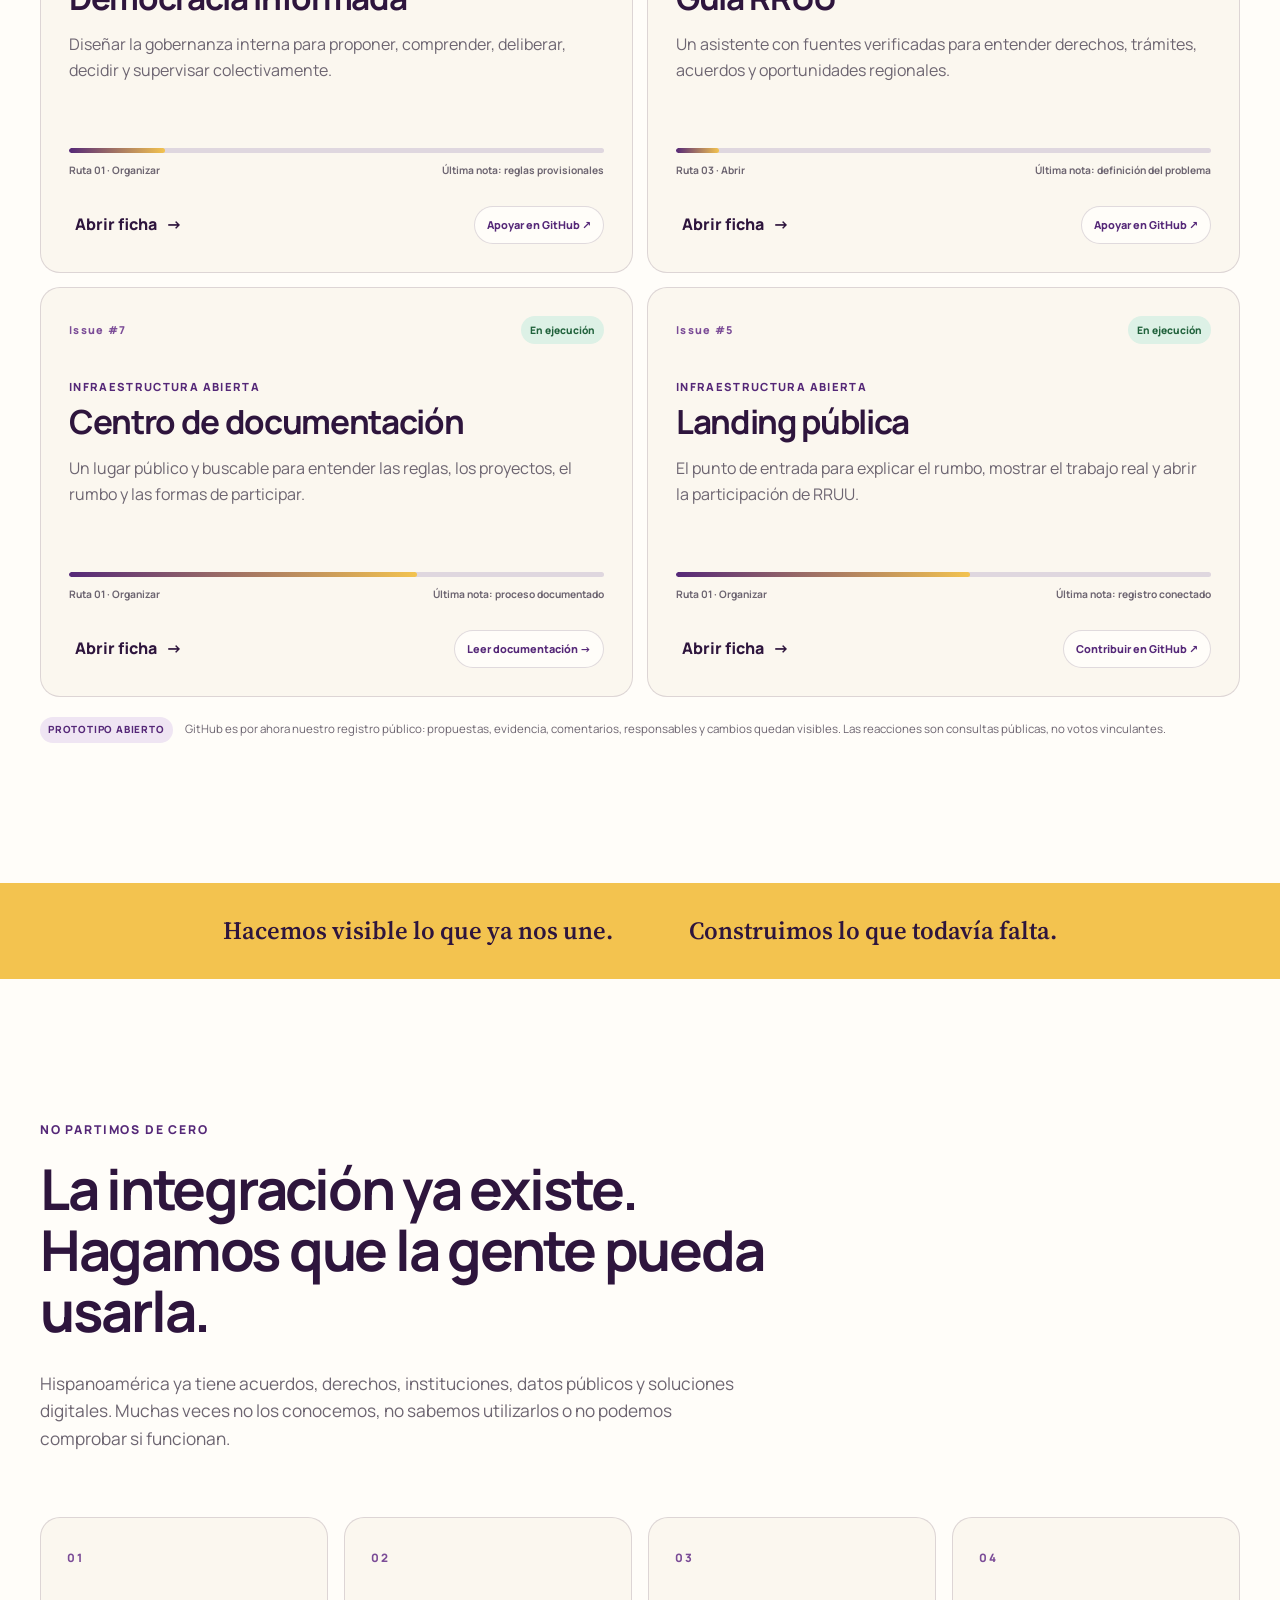
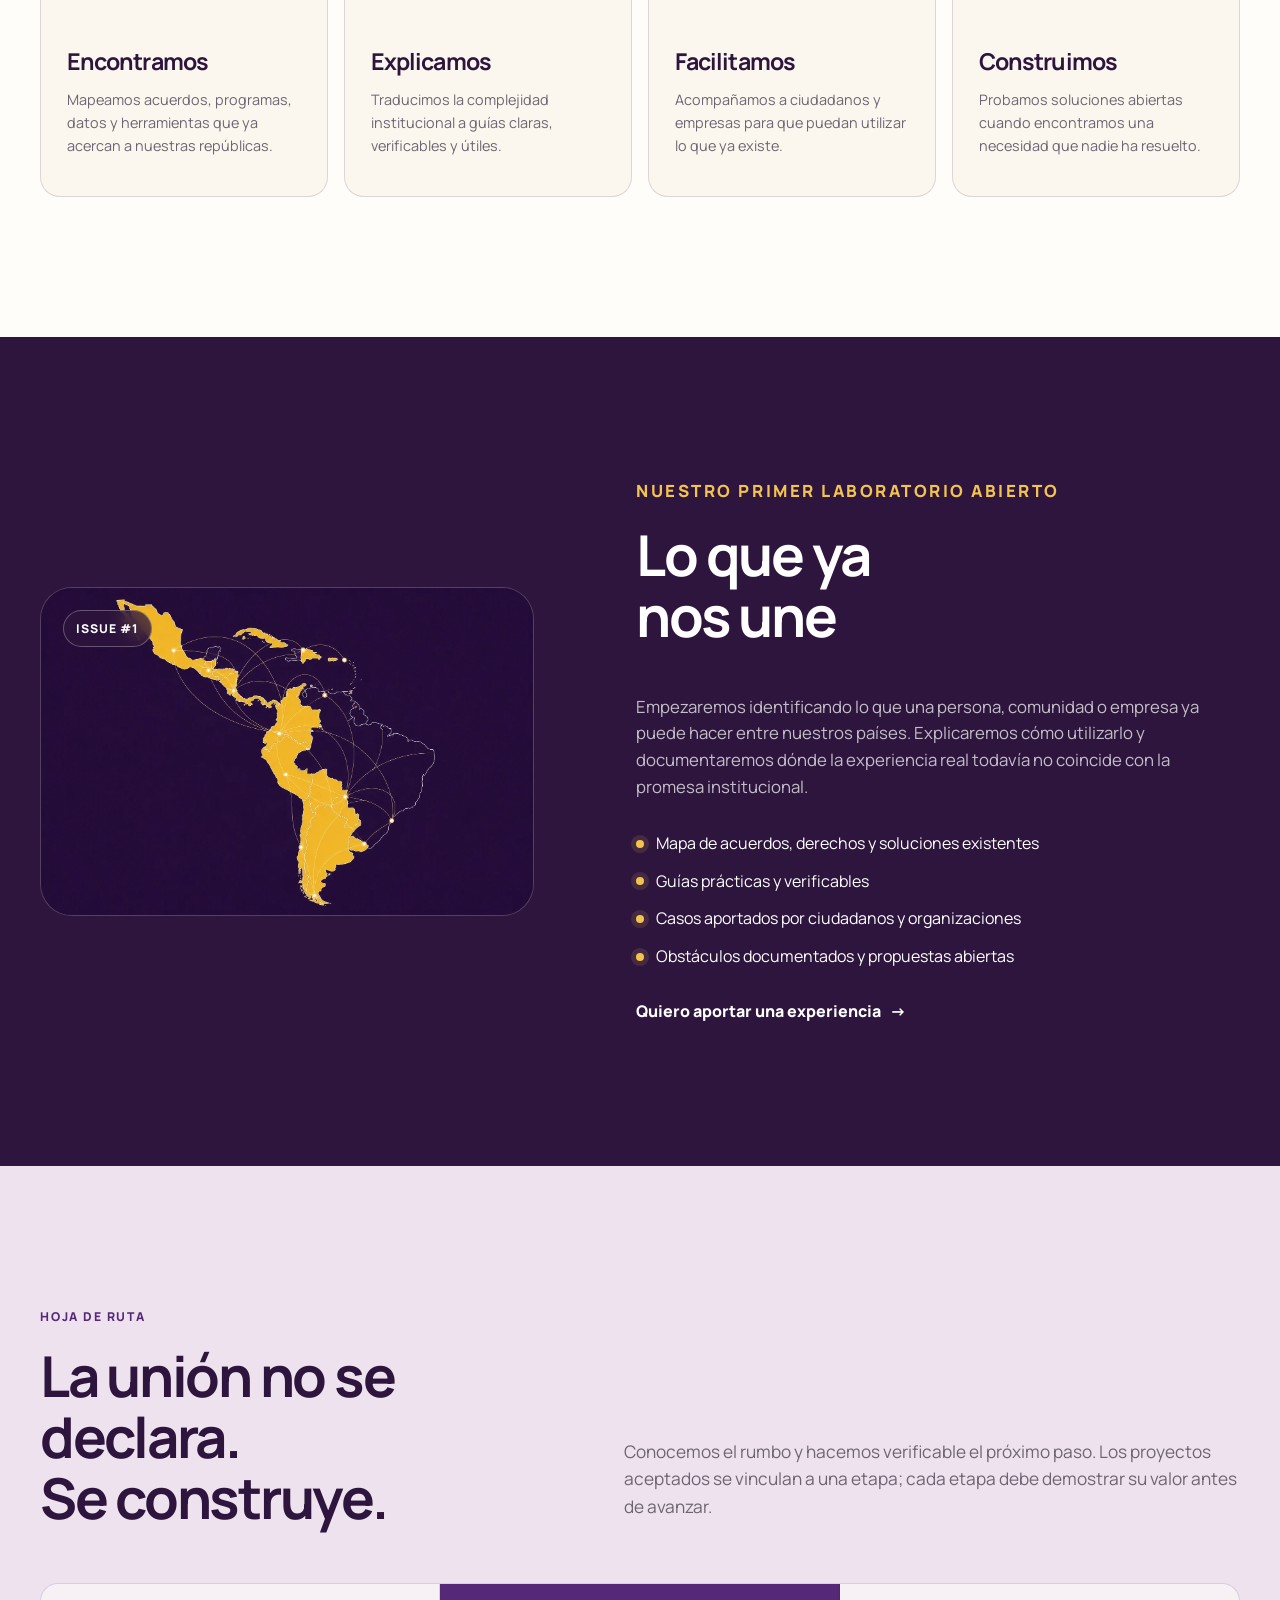
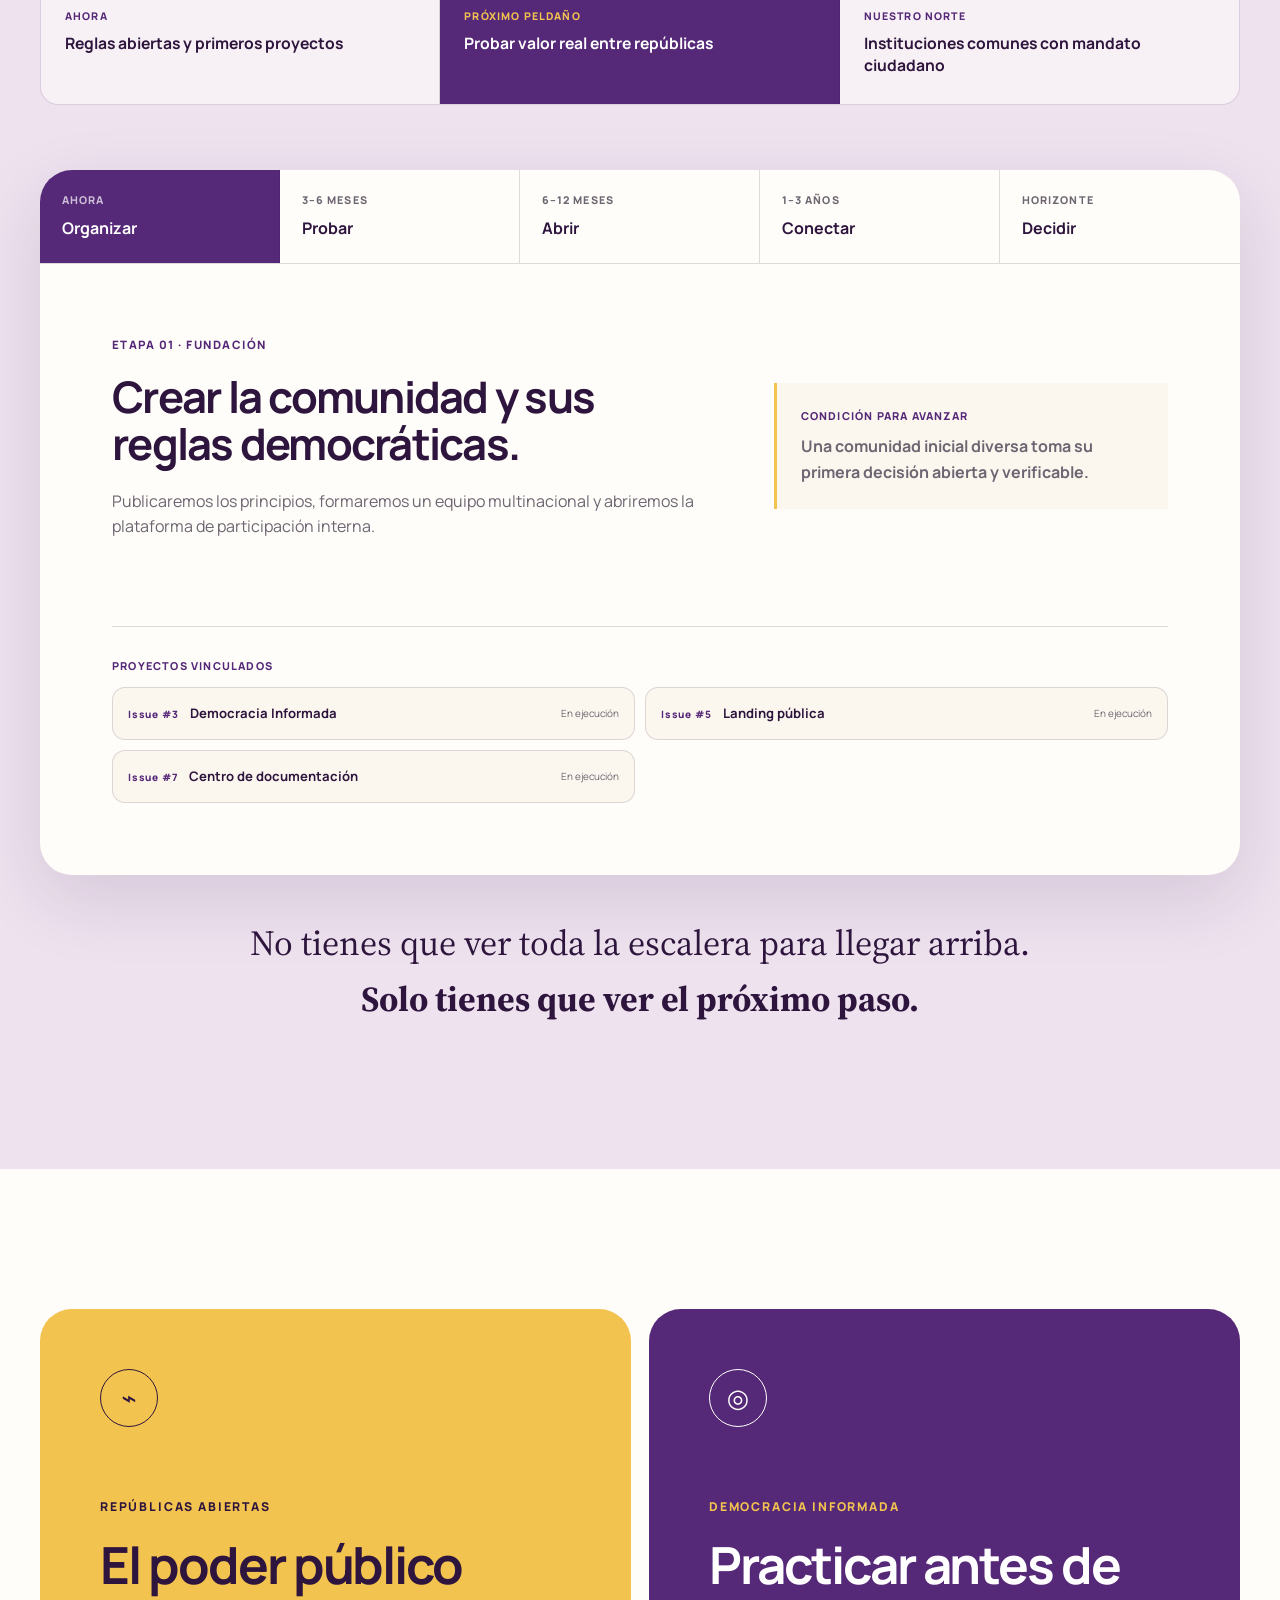
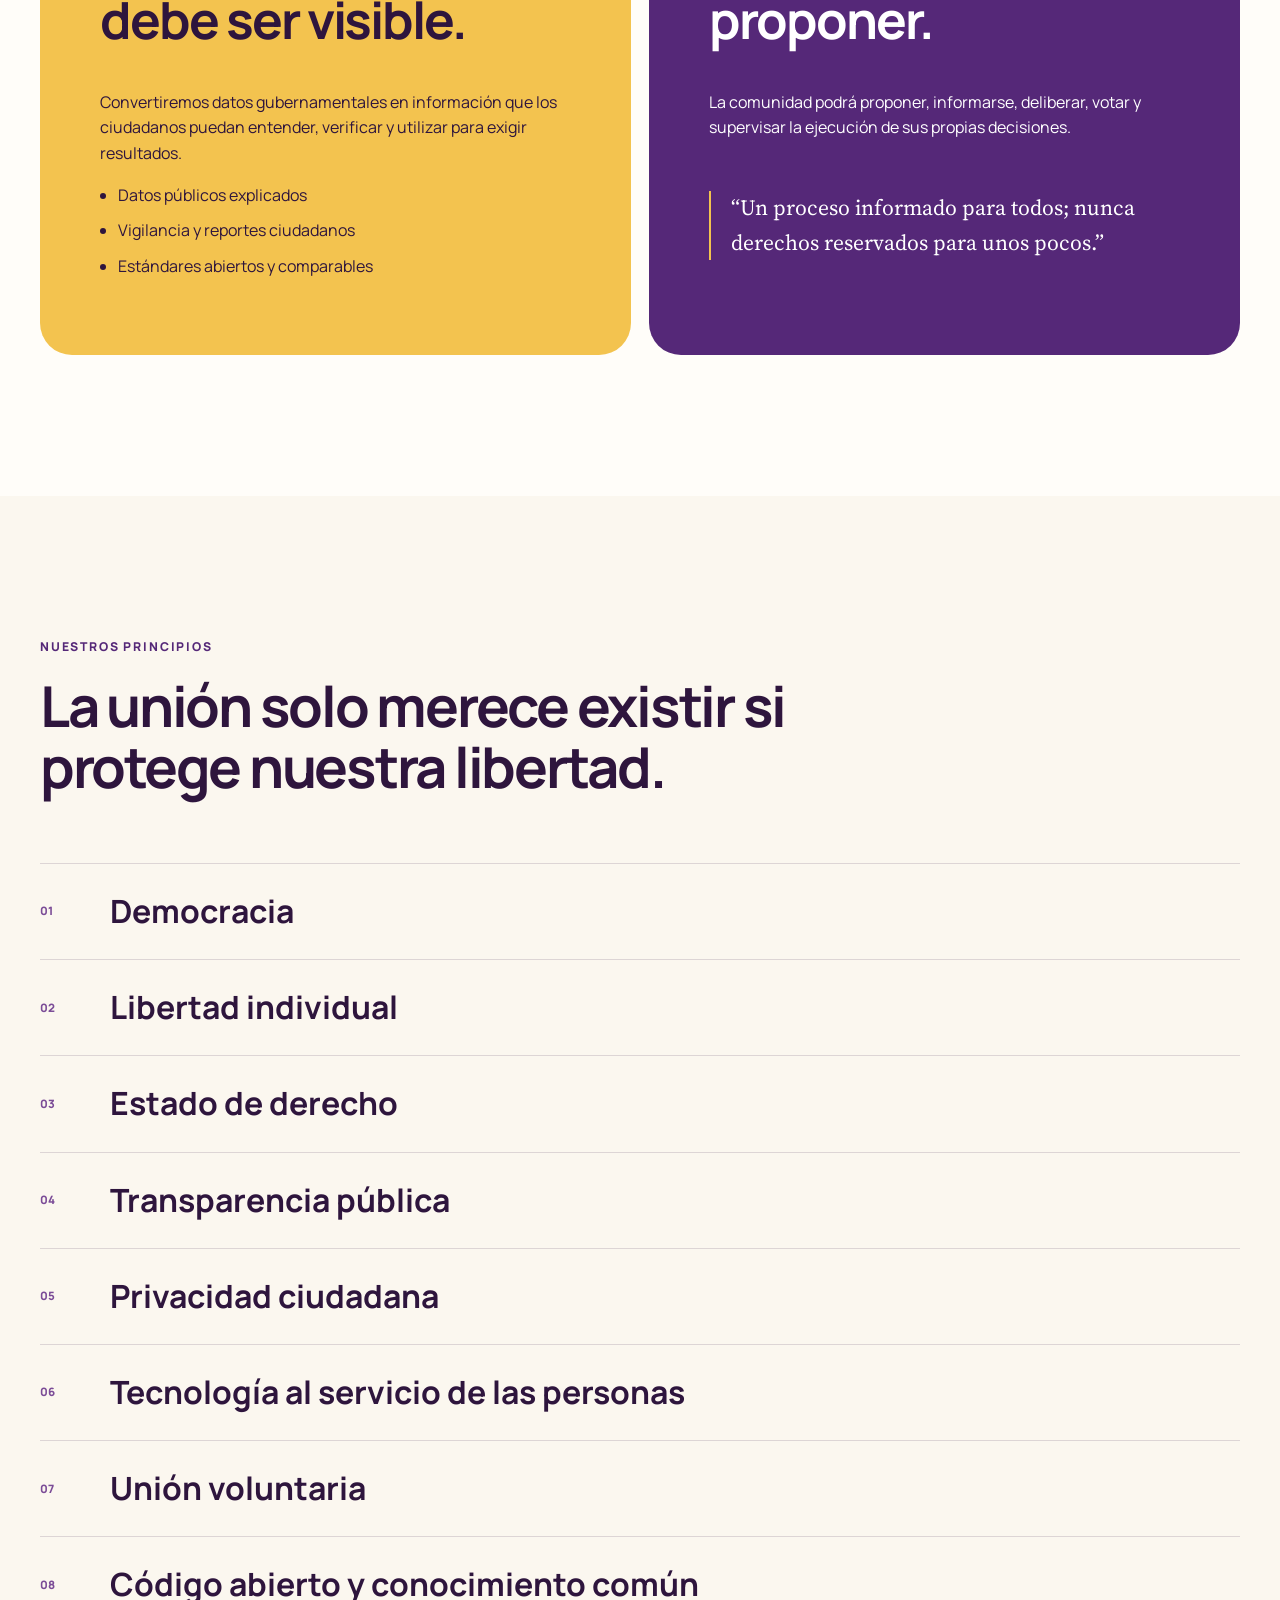
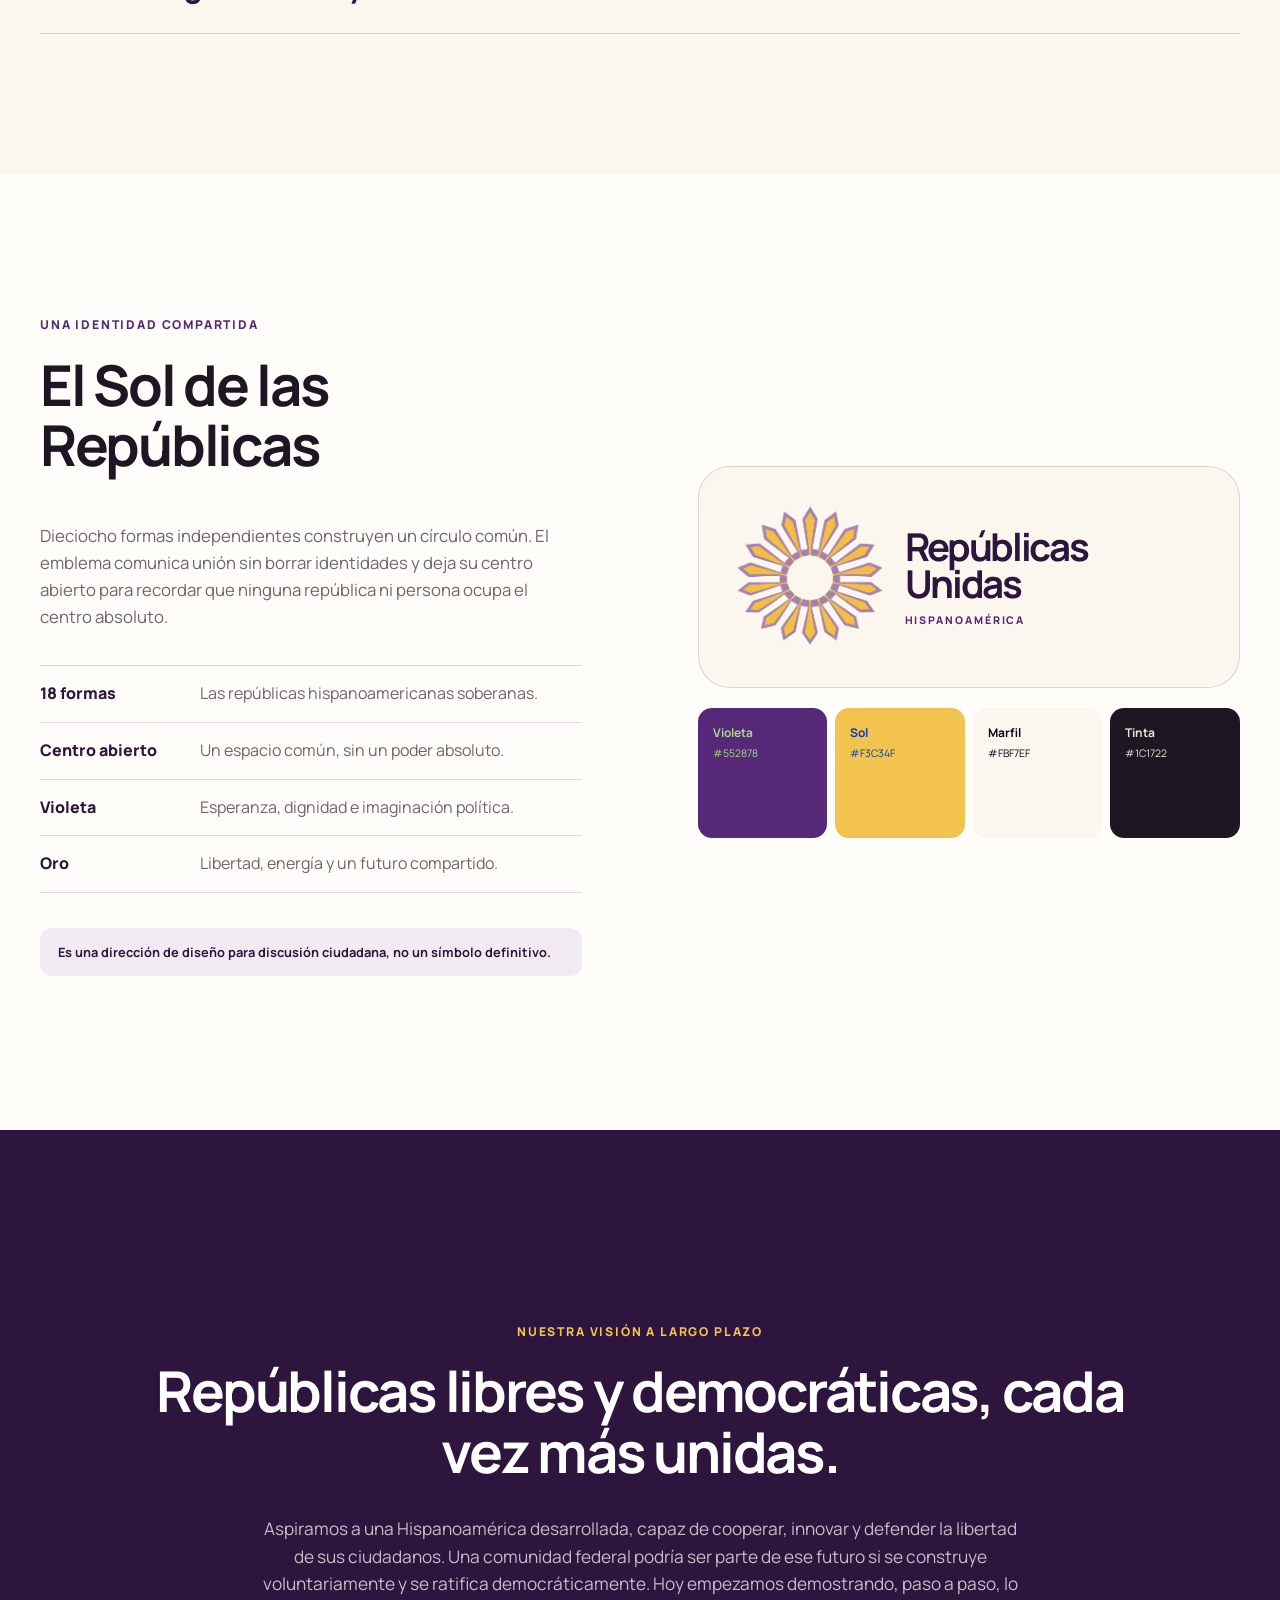
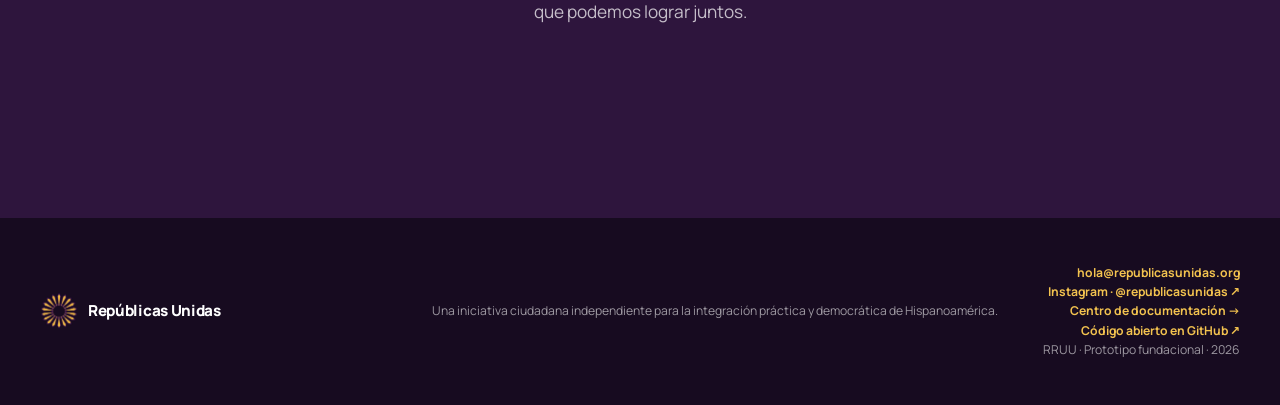
==== commit 5346ae2d: "Destacar canales de participación" ====
--- a/index.html
+++ b/index.html
@@ -90,6 +90,96 @@
         </div>
       </section>
 
+      <section id="participa" class="section participate-section">
+        <div class="participate-copy reveal">
+          <p class="eyebrow">Conecta desde el comienzo</p>
+          <h2>El próximo paso puede ser seguir, escribir o construir.</h2>
+          <p class="participate-lede">
+            Elige cómo acercarte hoy. Puedes observar primero y participar más cuando encuentres un
+            proyecto que te importe.
+          </p>
+
+          <div class="participation-channels" aria-label="Canales oficiales de Repúblicas Unidas">
+            <a class="channel-card is-primary" href="https://www.instagram.com/republicasunidas" target="_blank" rel="me noreferrer">
+              <span class="channel-icon" aria-hidden="true">◎</span>
+              <span class="channel-copy">
+                <strong>Instagram</strong>
+                <small>Sigue avances, ideas y convocatorias.</small>
+              </span>
+              <span class="channel-arrow" aria-hidden="true">↗</span>
+            </a>
+
+            <a class="channel-card" href="mailto:hola@republicasunidas.org">
+              <span class="channel-icon" aria-hidden="true">✉</span>
+              <span class="channel-copy">
+                <strong>Contacto institucional</strong>
+                <small>Pregunta, propón o colabora.</small>
+              </span>
+              <span class="channel-arrow" aria-hidden="true">→</span>
+            </a>
+
+            <a class="channel-card" href="https://github.com/republicasunidas/republicas-unidas" target="_blank" rel="noreferrer">
+              <span class="channel-icon channel-icon-code" aria-hidden="true">&lt;/&gt;</span>
+              <span class="channel-copy">
+                <strong>GitHub</strong>
+                <small>Revisa proyectos y construye en abierto.</small>
+              </span>
+              <span class="channel-arrow" aria-hidden="true">↗</span>
+            </a>
+          </div>
+
+          <p class="participation-note">Sin afiliación partidista. Puedes empezar como observador.</p>
+        </div>
+
+        <div class="signup-card reveal">
+          <form id="signup-form" novalidate>
+            <div class="form-step is-active" data-form-step="1">
+              <span class="form-progress">Lista fundadora · Paso 1 de 2</span>
+              <h3>Recibe la próxima convocatoria</h3>
+              <label for="email">Correo electrónico</label>
+              <input id="email" name="email" type="email" autocomplete="email" placeholder="tu@correo.com" required />
+              <label for="country">País</label>
+              <select id="country" name="country" required>
+                <option value="">Selecciona tu país</option>
+                <option>Argentina</option><option>Bolivia</option><option>Chile</option>
+                <option>Colombia</option><option>Costa Rica</option><option>Cuba</option>
+                <option>Ecuador</option><option>El Salvador</option><option>Guatemala</option>
+                <option>Honduras</option><option>México</option><option>Nicaragua</option>
+                <option>Panamá</option><option>Paraguay</option><option>Perú</option>
+                <option>República Dominicana</option><option>Uruguay</option><option>Venezuela</option>
+                <option>Otro</option>
+              </select>
+              <button class="button button-primary button-full" type="submit">Elegir cómo participar</button>
+              <p class="form-privacy">
+                La lista está en construcción: este formulario todavía no envía ni almacena datos.
+                <a href="https://github.com/republicasunidas/republicas-unidas/issues/11" target="_blank" rel="noreferrer">Sigue el desarrollo del sistema de inscripción ↗</a>
+              </p>
+            </div>
+
+            <div class="form-step" data-form-step="2">
+              <span class="form-progress">Paso 2 de 2</span>
+              <h3>¿Cómo te gustaría participar?</h3>
+              <div class="role-options">
+                <label><input type="radio" name="role" value="reportar" /> <span>Reportar un problema</span></label>
+                <label><input type="radio" name="role" value="investigar" /> <span>Investigar soluciones</span></label>
+                <label><input type="radio" name="role" value="datos" /> <span>Analizar datos públicos</span></label>
+                <label><input type="radio" name="role" value="tecnologia" /> <span>Construir tecnología</span></label>
+                <label><input type="radio" name="role" value="organizar" /> <span>Organizar una comunidad</span></label>
+                <label><input type="radio" name="role" value="informarme" checked /> <span>Mantenerme informado</span></label>
+              </div>
+              <button class="button button-primary button-full" type="button" data-finish-signup>Terminar</button>
+            </div>
+
+            <div class="form-step form-success" data-form-step="success" aria-live="polite">
+              <img src="assets/sol-de-las-republicas.png" alt="" />
+              <h3>Gracias por dar el primer paso.</h3>
+              <p>En la versión pública conectaremos este formulario a una lista con consentimiento verificable.</p>
+              <button class="text-link reset-form" type="button">Volver al formulario</button>
+            </div>
+          </form>
+        </div>
+      </section>
+
       <section id="proyectos" class="section projects-section">
         <div class="projects-header reveal">
           <div class="section-intro">
@@ -453,71 +543,6 @@
         </div>
       </section>
 
-      <section id="participa" class="section participate-section">
-        <div class="participate-copy reveal">
-          <p class="eyebrow">Etapa fundadora</p>
-          <h2>No tienes que creer desde hoy en la meta final.</h2>
-          <p>Ayúdanos a construir y evaluar el próximo paso.</p>
-          <p class="contact-line">
-            ¿Tienes una pregunta o una propuesta? Escríbenos a
-            <a href="mailto:hola@republicasunidas.org">hola@republicasunidas.org</a>
-            o sigue el proyecto en
-            <a href="https://www.instagram.com/republicasunidas" target="_blank" rel="me noreferrer">Instagram ↗</a>.
-          </p>
-          <ul class="participant-types">
-            <li>Ciudadanos</li><li>Emprendedores</li><li>Investigadores</li>
-            <li>Desarrolladores</li><li>Periodistas</li><li>Servidores públicos</li>
-          </ul>
-        </div>
-
-        <div class="signup-card reveal">
-          <form id="signup-form" novalidate>
-            <div class="form-step is-active" data-form-step="1">
-              <span class="form-progress">Paso 1 de 2</span>
-              <h3>Participa desde el comienzo</h3>
-              <label for="email">Correo electrónico</label>
-              <input id="email" name="email" type="email" autocomplete="email" placeholder="tu@correo.com" required />
-              <label for="country">País</label>
-              <select id="country" name="country" required>
-                <option value="">Selecciona tu país</option>
-                <option>Argentina</option><option>Bolivia</option><option>Chile</option>
-                <option>Colombia</option><option>Costa Rica</option><option>Cuba</option>
-                <option>Ecuador</option><option>El Salvador</option><option>Guatemala</option>
-                <option>Honduras</option><option>México</option><option>Nicaragua</option>
-                <option>Panamá</option><option>Paraguay</option><option>Perú</option>
-                <option>República Dominicana</option><option>Uruguay</option><option>Venezuela</option>
-                <option>Otro</option>
-              </select>
-              <button class="button button-primary button-full" type="submit">Continuar</button>
-              <p class="form-privacy">
-                Prototipo: este formulario todavía no envía ni almacena datos.
-                <a href="https://github.com/republicasunidas/republicas-unidas/issues/11" target="_blank" rel="noreferrer">Sigue la construcción del sistema de inscripción ↗</a>
-              </p>
-            </div>
-
-            <div class="form-step" data-form-step="2">
-              <span class="form-progress">Paso 2 de 2</span>
-              <h3>¿Cómo te gustaría participar?</h3>
-              <div class="role-options">
-                <label><input type="radio" name="role" value="reportar" /> <span>Reportar un problema</span></label>
-                <label><input type="radio" name="role" value="investigar" /> <span>Investigar soluciones</span></label>
-                <label><input type="radio" name="role" value="datos" /> <span>Analizar datos públicos</span></label>
-                <label><input type="radio" name="role" value="tecnologia" /> <span>Construir tecnología</span></label>
-                <label><input type="radio" name="role" value="organizar" /> <span>Organizar una comunidad</span></label>
-                <label><input type="radio" name="role" value="informarme" checked /> <span>Mantenerme informado</span></label>
-              </div>
-              <button class="button button-primary button-full" type="button" data-finish-signup>Terminar</button>
-            </div>
-
-            <div class="form-step form-success" data-form-step="success" aria-live="polite">
-              <img src="assets/sol-de-las-republicas.png" alt="" />
-              <h3>Gracias por dar el primer paso.</h3>
-              <p>En la versión pública conectaremos este formulario a una lista con consentimiento verificable.</p>
-              <button class="text-link reset-form" type="button">Volver al formulario</button>
-            </div>
-          </form>
-        </div>
-      </section>
     </main>
 
     <div class="project-drawer" data-project-drawer aria-hidden="true">
--- a/styles.css
+++ b/styles.css
@@ -519,14 +519,28 @@
 .vision-section h2 { margin-bottom: 32px; }
 .vision-section p:last-child { max-width: 760px; margin: 0 auto; color: rgba(255,255,255,.72); font-size: 1.08rem; }
 
-.participate-section { display: grid; grid-template-columns: 1fr .8fr; gap: clamp(50px, 9vw, 130px); align-items: center; background: linear-gradient(135deg, var(--ivory), #eee2ef); }
-.participate-copy h2 { color: var(--violet-dark); }
-.participate-copy > p:not(.eyebrow) { color: var(--muted); font-size: 1.12rem; }
-.participate-copy .contact-line { margin-top: 18px; font-size: .88rem; }
-.contact-line a { color: var(--violet-dark); font-weight: 800; }
-.participant-types { display: flex; flex-wrap: wrap; gap: 8px; margin: 32px 0 0; padding: 0; list-style: none; }
-.participant-types li { padding: 8px 11px; border: 1px solid var(--line); border-radius: 999px; background: rgba(255,255,255,.5); color: var(--violet-dark); font-size: .72rem; font-weight: 700; }
-.signup-card { padding: clamp(28px, 4vw, 44px); border-radius: var(--radius-lg); background: var(--paper); box-shadow: var(--shadow); }
+.participate-section { position: relative; display: grid; grid-template-columns: 1fr .82fr; gap: clamp(50px, 8vw, 110px); align-items: center; overflow: hidden; background: linear-gradient(135deg, var(--ivory), #eee2ef); }
+.participate-section::after { position: absolute; right: -110px; bottom: -170px; width: 420px; height: 420px; border: 1px solid rgba(85,40,120,.1); border-radius: 50%; content: ""; pointer-events: none; }
+.participate-copy, .signup-card { position: relative; z-index: 1; }
+.participate-copy h2 { max-width: 680px; color: var(--violet-dark); }
+.participate-copy .participate-lede { max-width: 650px; color: var(--muted); font-size: 1.08rem; }
+.participation-channels { display: grid; gap: 10px; margin-top: 30px; }
+.channel-card { display: grid; grid-template-columns: auto 1fr auto; gap: 14px; align-items: center; min-height: 72px; padding: 13px 16px; border: 1px solid var(--line); border-radius: 15px; background: rgba(255,255,255,.62); color: var(--violet-dark); text-decoration: none; transition: transform .2s ease, border-color .2s ease, box-shadow .2s ease; }
+.channel-card:hover { transform: translateY(-2px); border-color: rgba(85,40,120,.28); box-shadow: 0 12px 28px rgba(50,28,60,.1); }
+.channel-card:focus-visible { outline: 3px solid rgba(243,195,79,.7); outline-offset: 3px; }
+.channel-card.is-primary { border-color: var(--violet-dark); background: var(--violet-dark); color: var(--white); box-shadow: 0 12px 28px rgba(45,18,62,.18); }
+.channel-card.is-primary:hover { border-color: var(--gold); }
+.channel-icon { display: grid; place-items: center; width: 42px; height: 42px; border-radius: 50%; background: #eee2ef; color: var(--violet-dark); font-size: 1.2rem; font-weight: 800; }
+.channel-card.is-primary .channel-icon { background: var(--gold); color: var(--violet-dark); }
+.channel-icon-code { font-size: .7rem; letter-spacing: -.06em; }
+.channel-copy { min-width: 0; }
+.channel-copy strong, .channel-copy small { display: block; }
+.channel-copy strong { font-size: .88rem; }
+.channel-copy small { margin-top: 2px; color: var(--muted); font-size: .72rem; line-height: 1.45; }
+.channel-card.is-primary .channel-copy small { color: rgba(255,255,255,.68); }
+.channel-arrow { font-size: 1.1rem; font-weight: 800; }
+.participation-note { margin: 15px 0 0; color: var(--muted); font-size: .72rem; font-weight: 700; }
+.signup-card { padding: clamp(28px, 4vw, 44px); border: 1px solid rgba(85,40,120,.08); border-radius: var(--radius-lg); background: var(--paper); box-shadow: var(--shadow); }
 .form-step { display: none; }
 .form-step.is-active { display: block; animation: fade-up 300ms ease both; }
 .form-progress { color: var(--violet); font-size: .69rem; font-weight: 800; letter-spacing: .1em; text-transform: uppercase; }
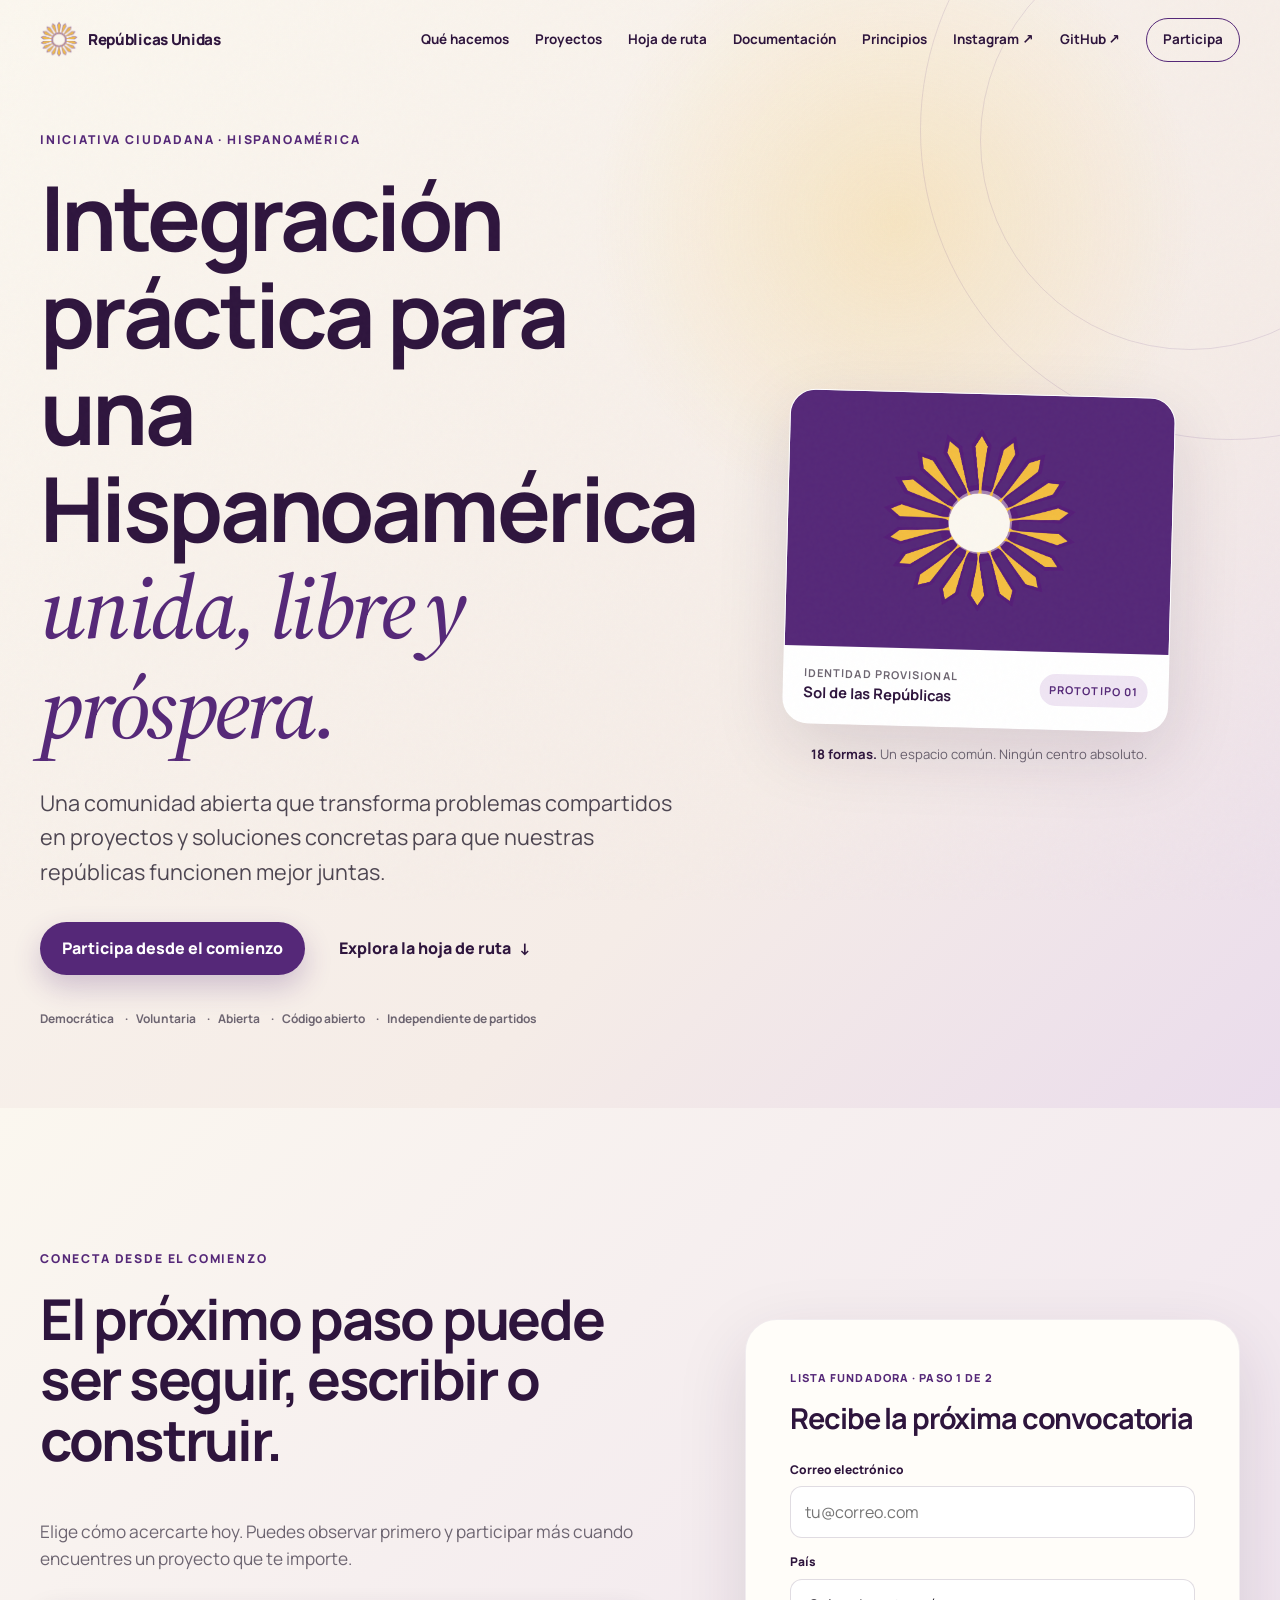
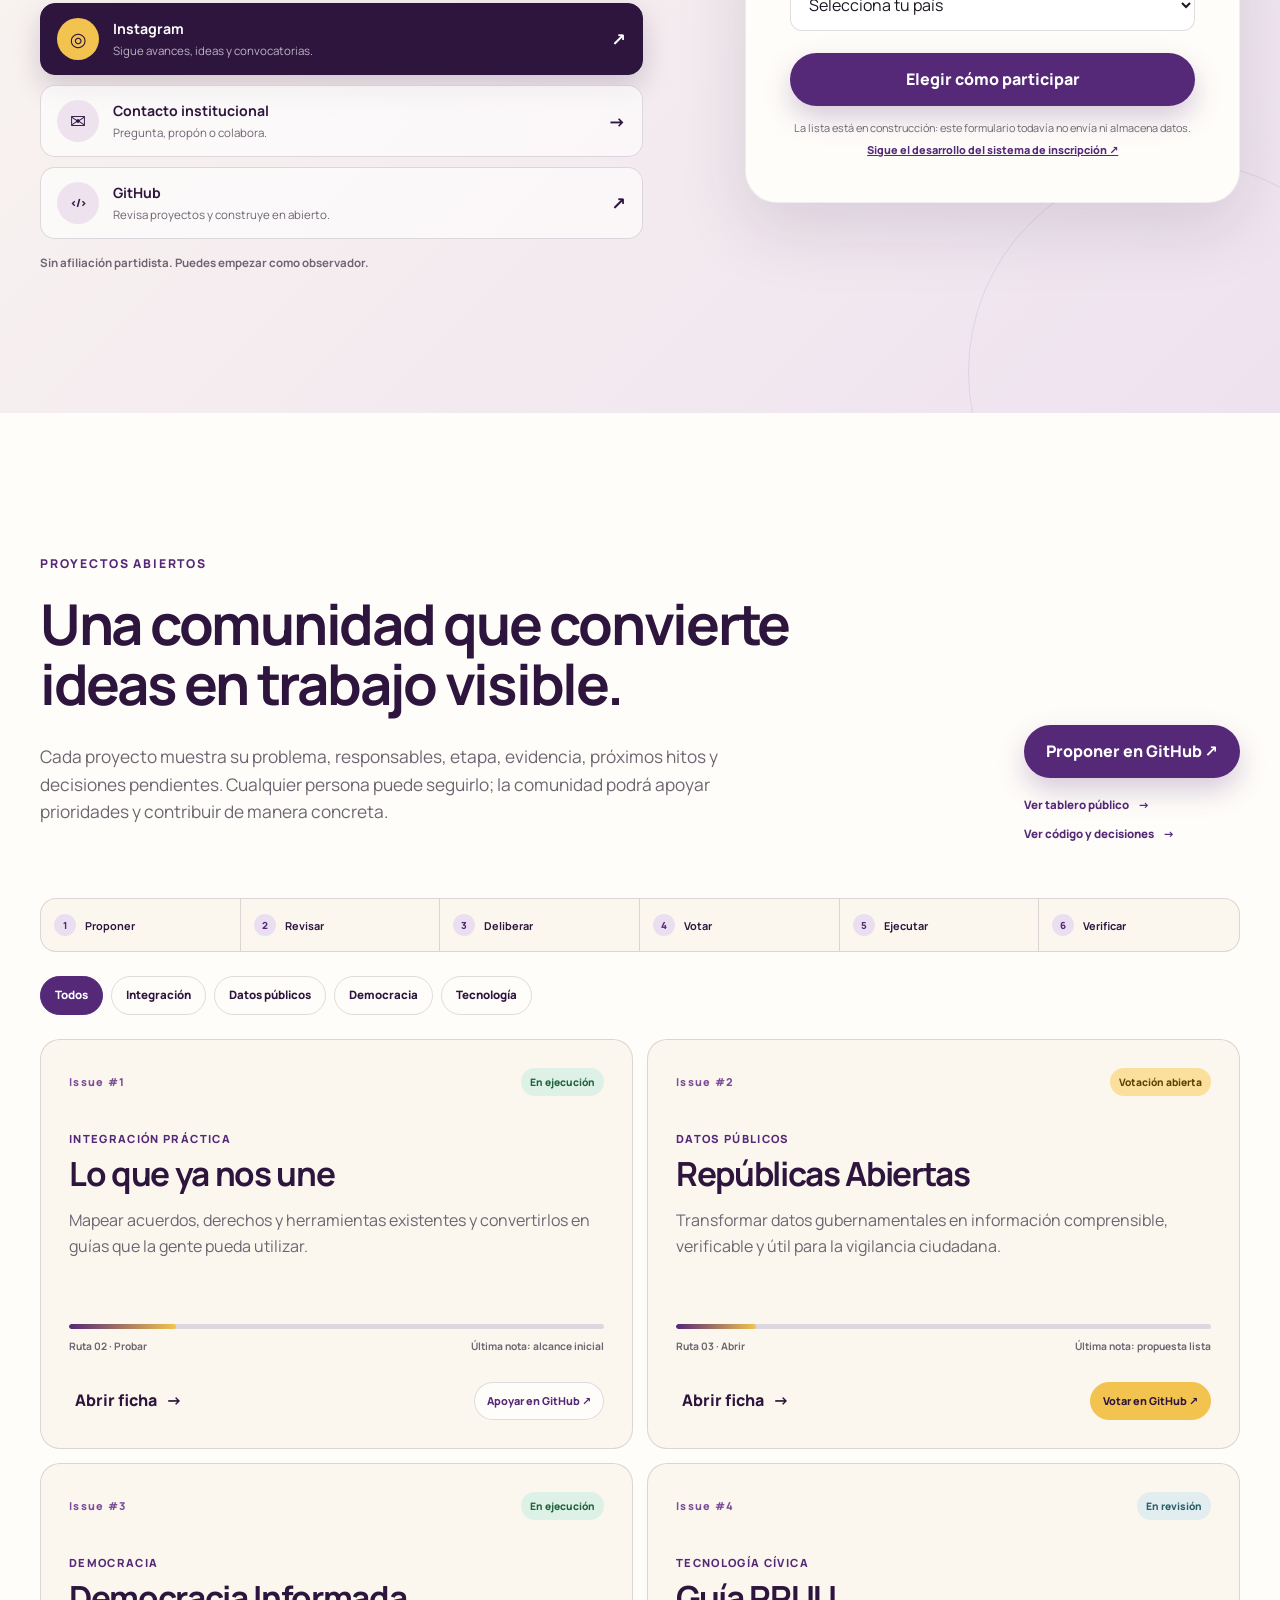
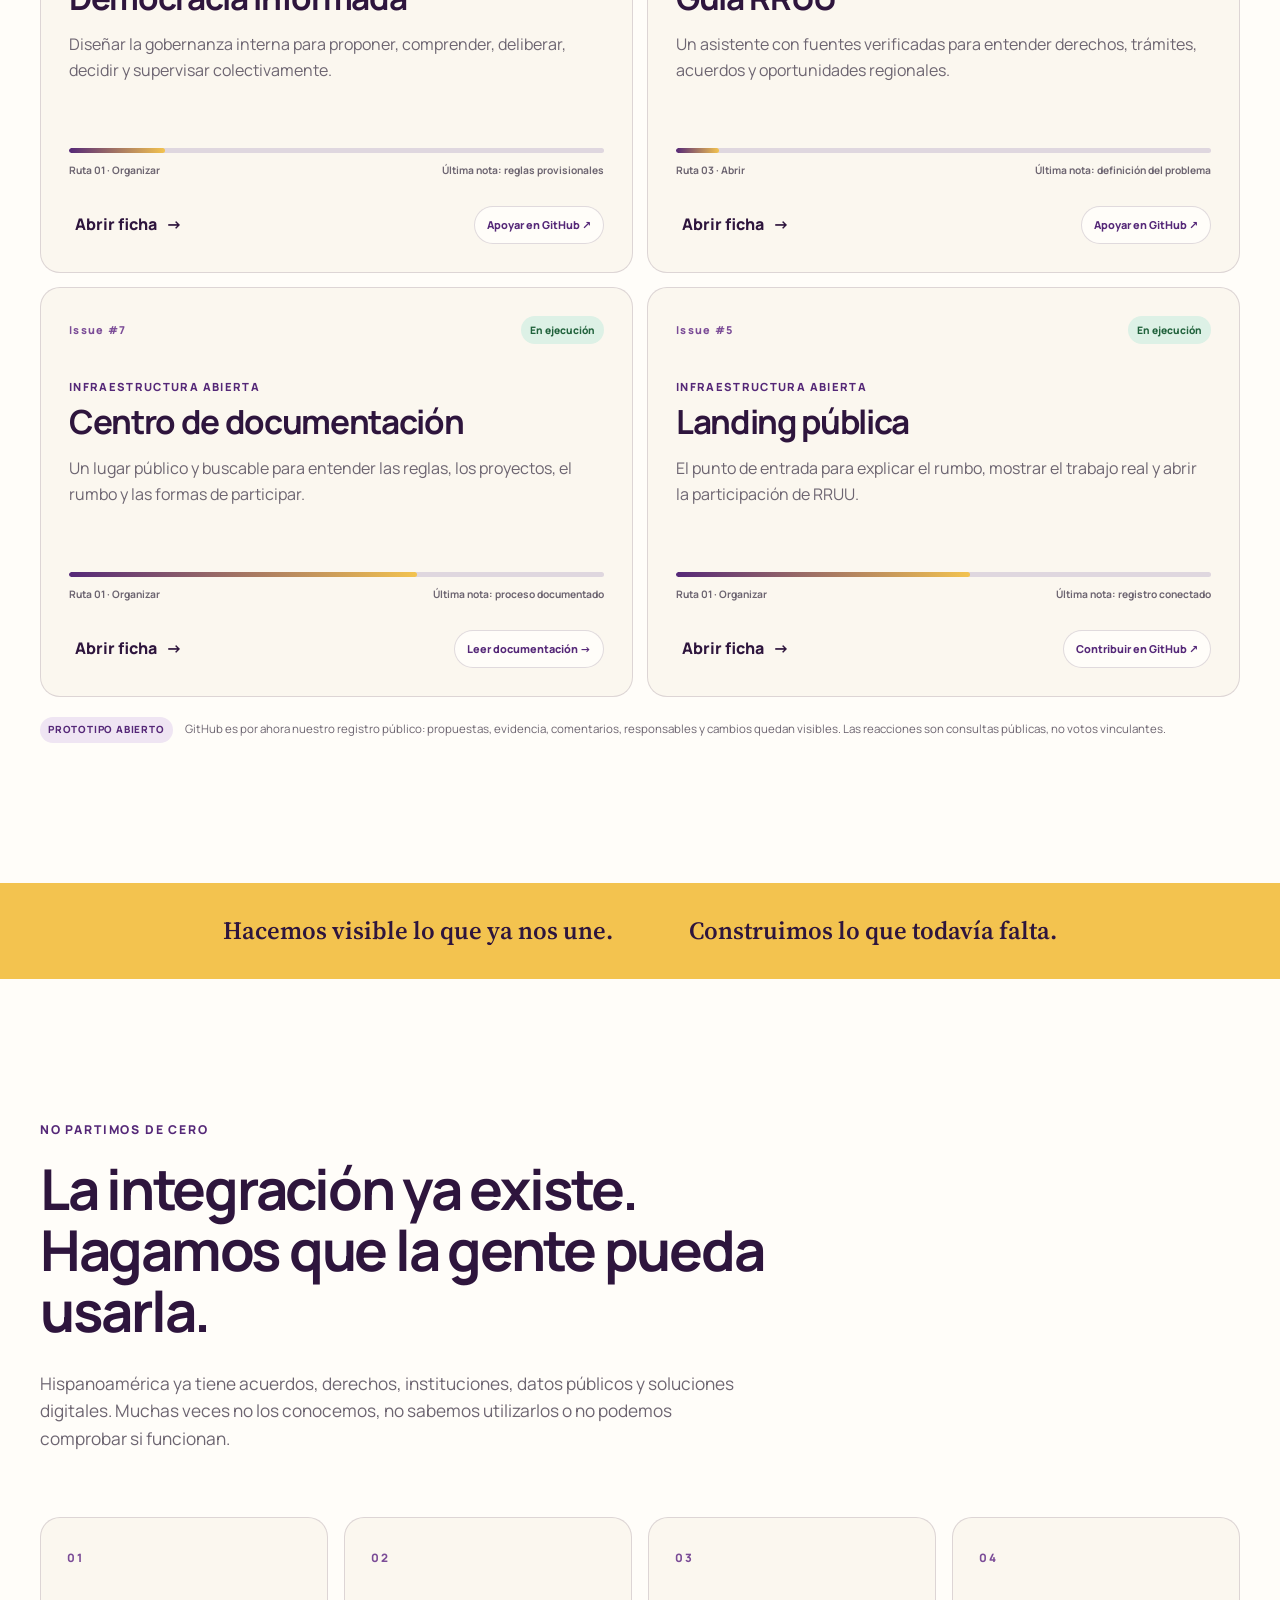
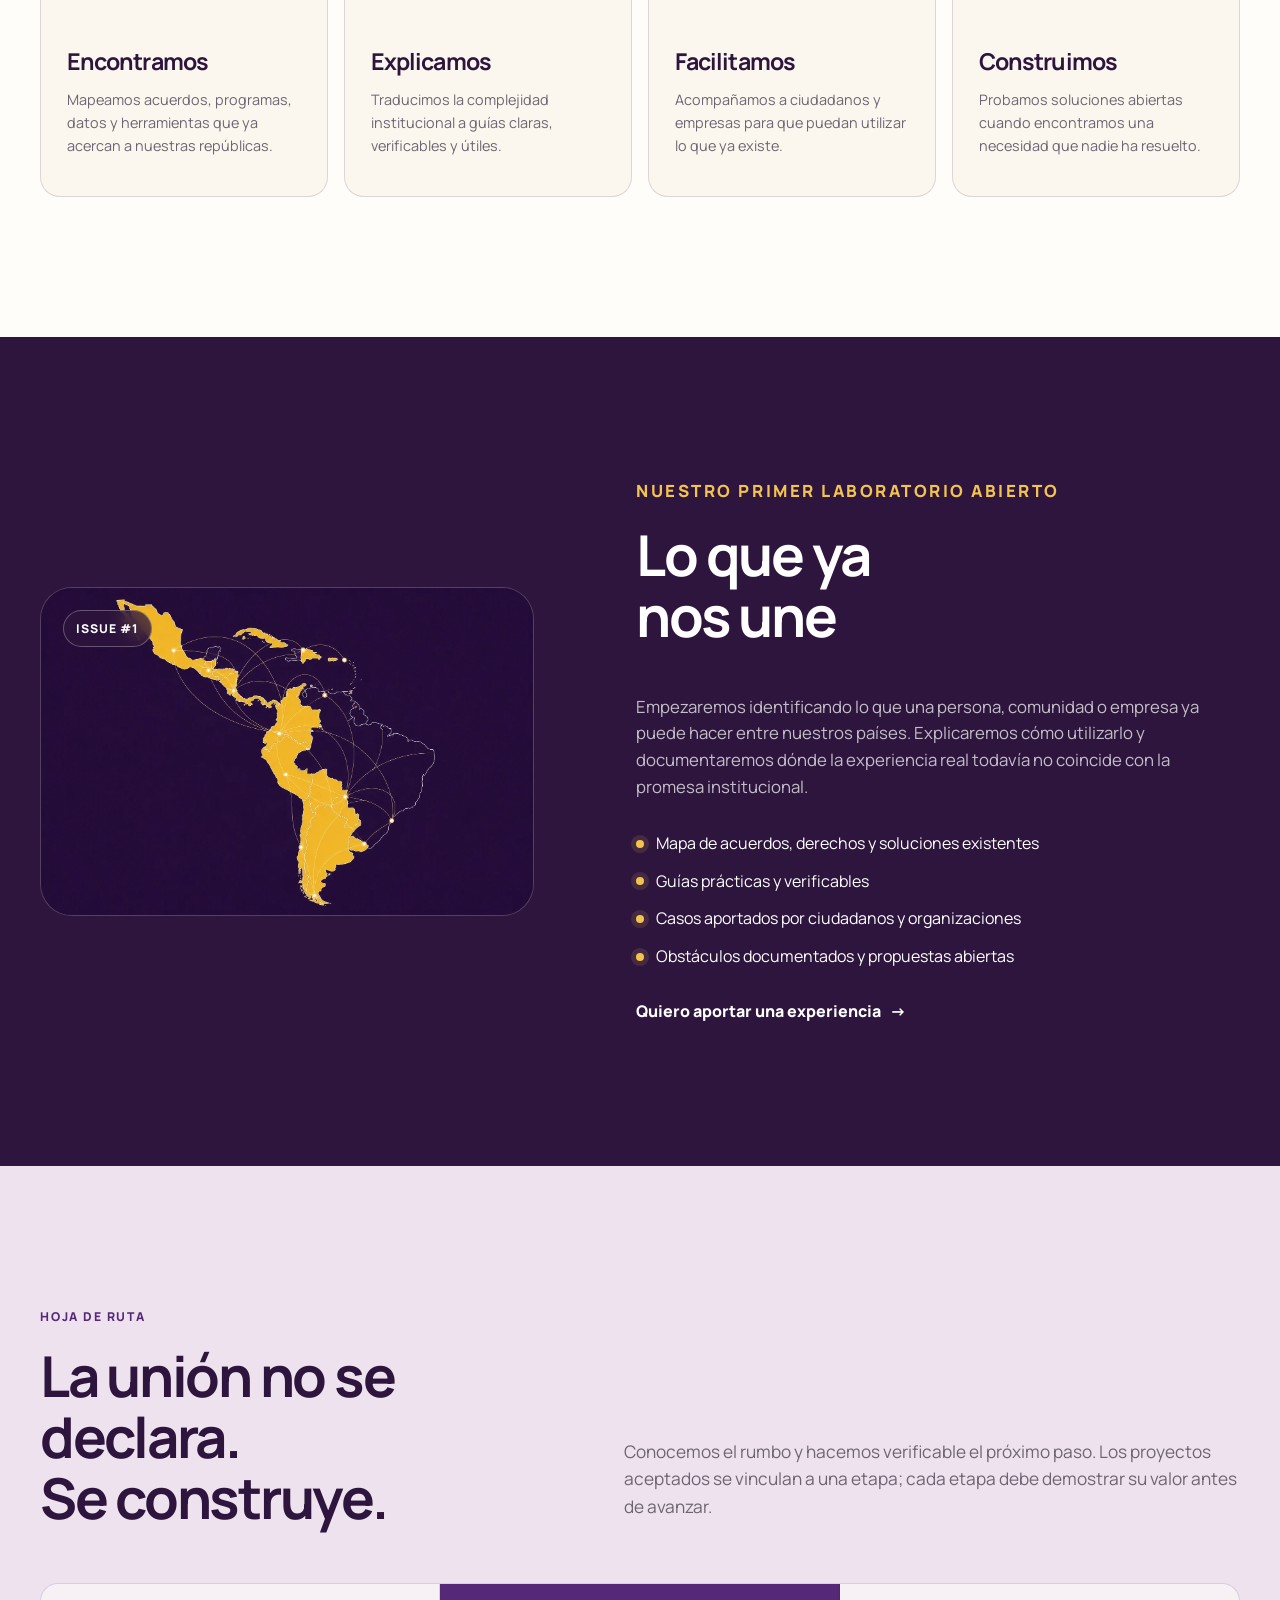
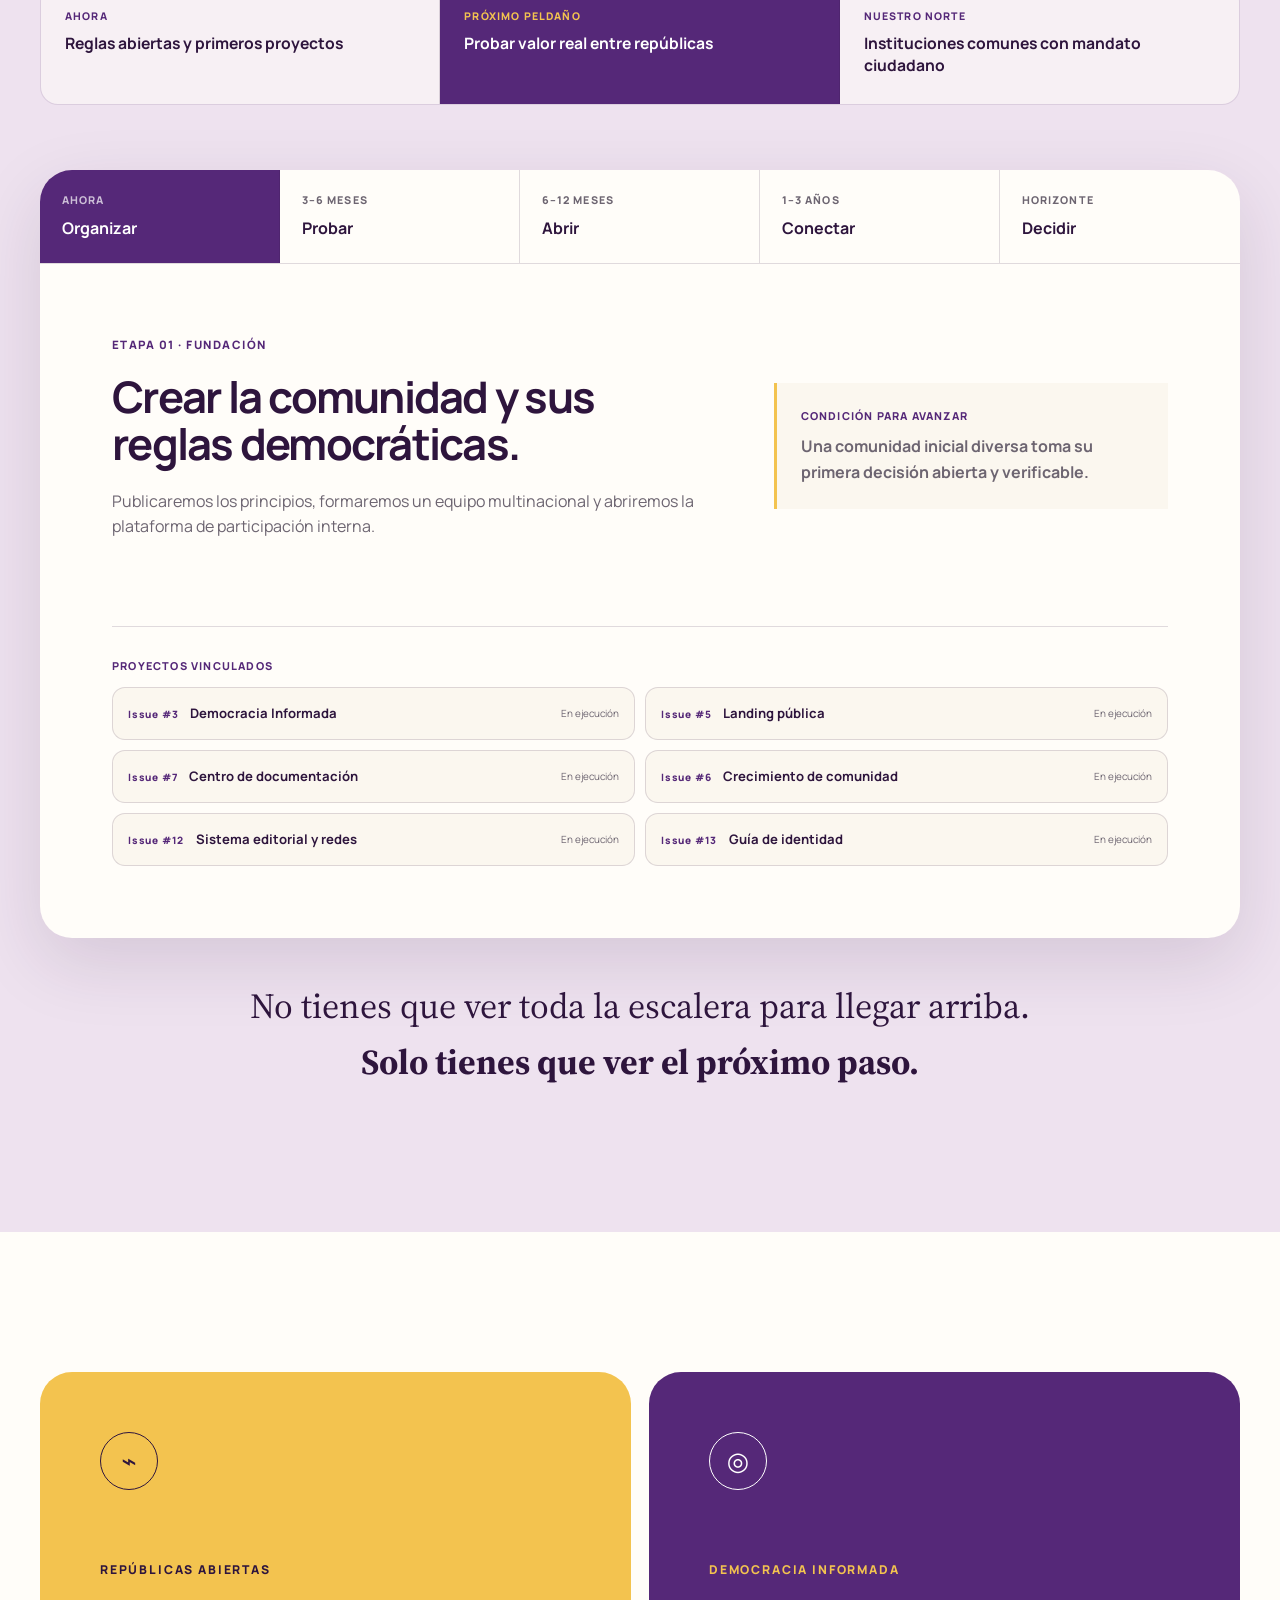
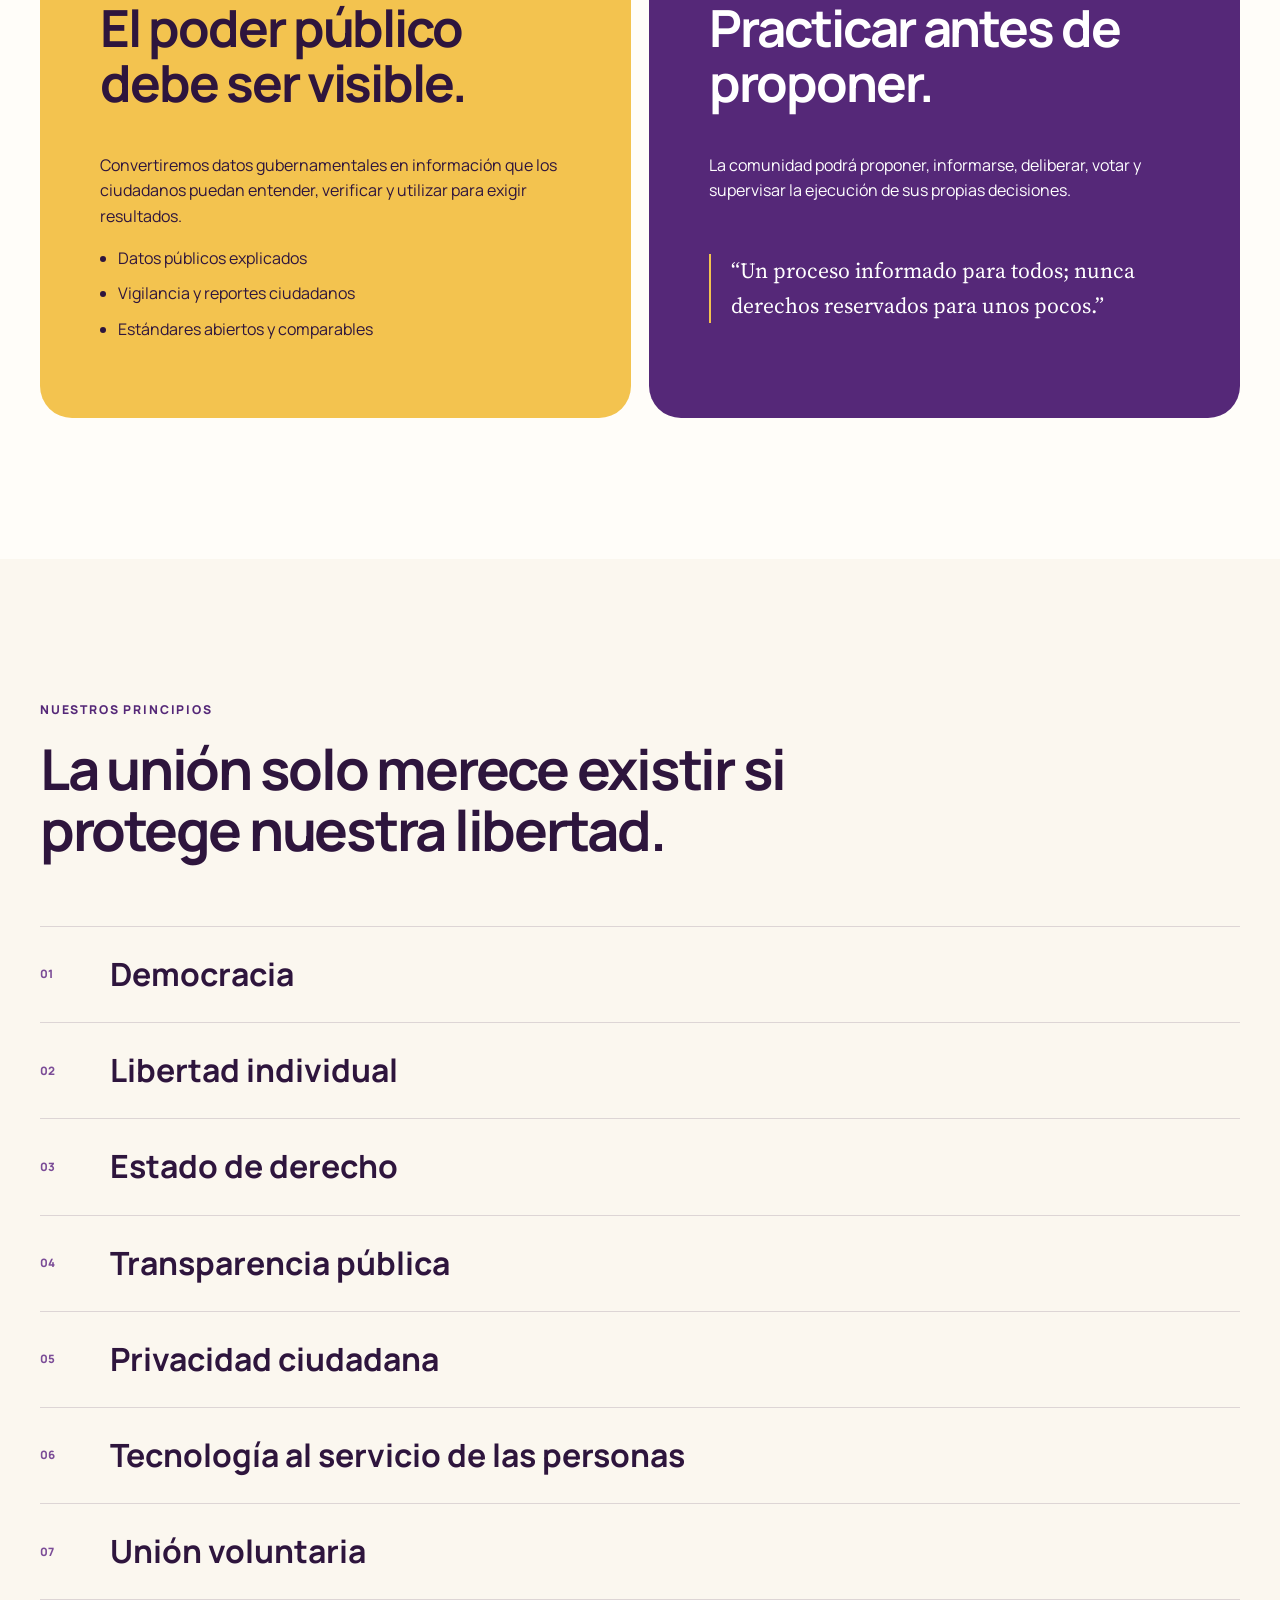
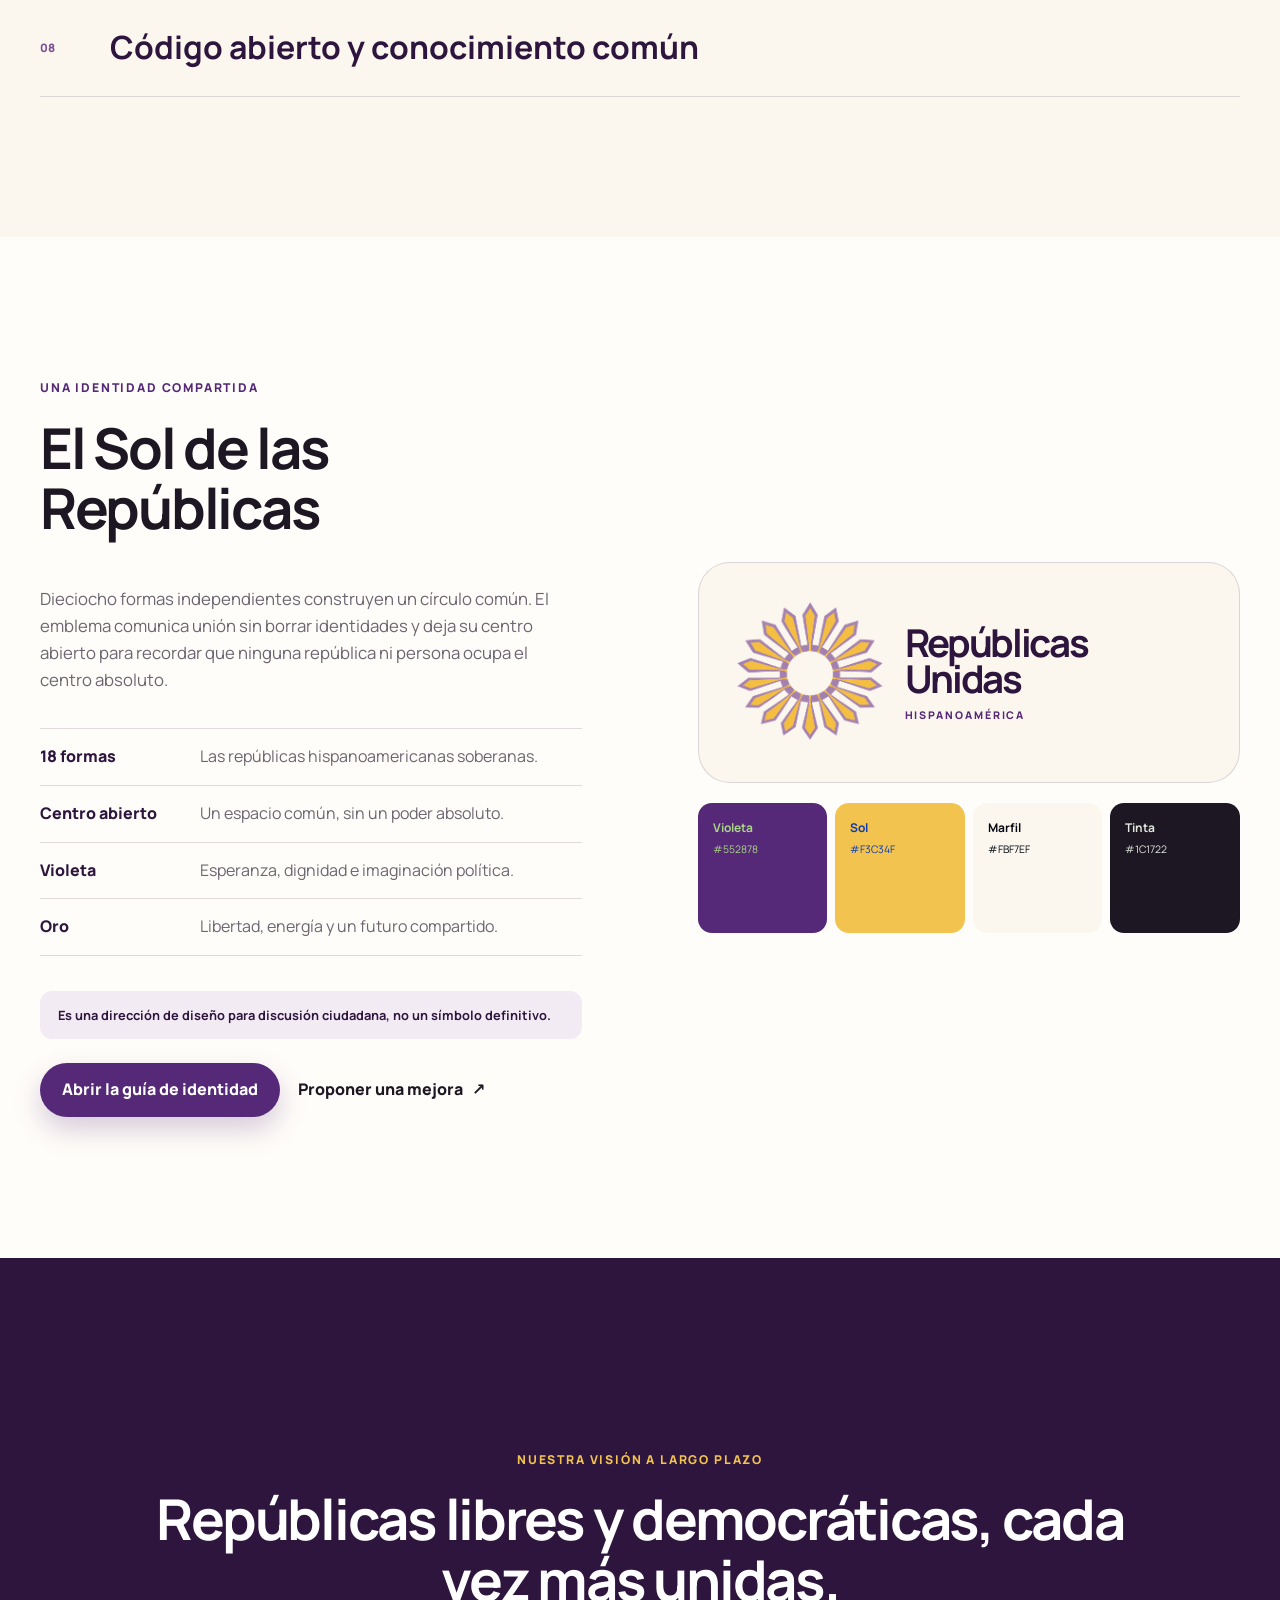
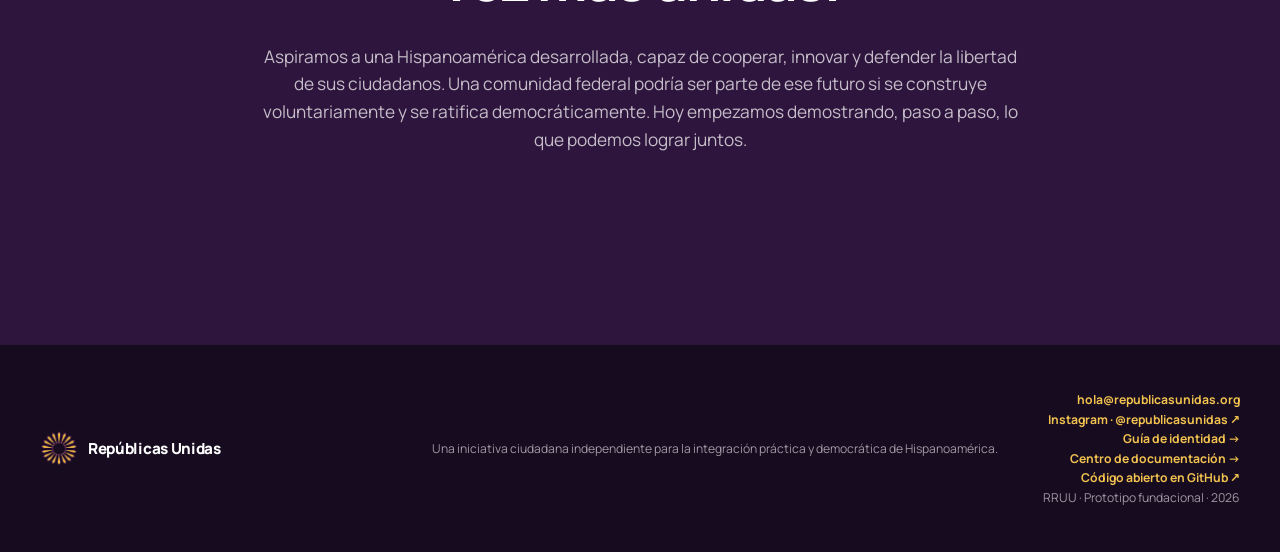
==== commit d33b9a40: "Crear sistema editorial e identidad abierta" ====
--- a/index.html
+++ b/index.html
@@ -498,7 +498,7 @@
         </div>
       </section>
 
-      <section class="section identity-section">
+      <section id="identidad" class="section identity-section">
         <div class="identity-copy reveal">
           <p class="eyebrow">Una identidad compartida</p>
           <h2>El Sol de las Repúblicas</h2>
@@ -514,6 +514,10 @@
             <div><dt>Oro</dt><dd>Libertad, energía y un futuro compartido.</dd></div>
           </dl>
           <p class="prototype-warning">Es una dirección de diseño para discusión ciudadana, no un símbolo definitivo.</p>
+          <div class="identity-actions">
+            <a class="button button-primary" href="identidad/">Abrir la guía de identidad</a>
+            <a class="text-link" href="https://github.com/republicasunidas/republicas-unidas/issues/new?template=identity-change.yml" target="_blank" rel="noreferrer">Proponer una mejora <span>↗</span></a>
+          </div>
         </div>
 
         <div class="identity-lockup reveal">
@@ -584,7 +588,7 @@
         <span>Repúblicas Unidas</span>
       </a>
       <p>Una iniciativa ciudadana independiente para la integración práctica y democrática de Hispanoamérica.</p>
-      <p class="footer-meta"><a href="mailto:hola@republicasunidas.org">hola@republicasunidas.org</a><br /><a href="https://www.instagram.com/republicasunidas" target="_blank" rel="me noreferrer">Instagram · @republicasunidas ↗</a><br /><a href="docs/">Centro de documentación →</a><br /><a href="https://github.com/republicasunidas/republicas-unidas" target="_blank" rel="noreferrer">Código abierto en GitHub ↗</a><br />RRUU · Prototipo fundacional · 2026</p>
+      <p class="footer-meta"><a href="mailto:hola@republicasunidas.org">hola@republicasunidas.org</a><br /><a href="https://www.instagram.com/republicasunidas" target="_blank" rel="me noreferrer">Instagram · @republicasunidas ↗</a><br /><a href="identidad/">Guía de identidad →</a><br /><a href="docs/">Centro de documentación →</a><br /><a href="https://github.com/republicasunidas/republicas-unidas" target="_blank" rel="noreferrer">Código abierto en GitHub ↗</a><br />RRUU · Prototipo fundacional · 2026</p>
     </footer>
 
     <script src="script.js"></script>
--- a/styles.css
+++ b/styles.css
@@ -503,6 +503,7 @@
 .identity-legend dt { color: var(--violet-dark); font-weight: 800; }
 .identity-legend dd { margin: 0; color: var(--muted); }
 .prototype-warning { padding: 14px 18px; border-radius: 12px; background: #f3ebf4; color: var(--violet-dark); font-size: .8rem; font-weight: 700; }
+.identity-actions { display: flex; flex-wrap: wrap; align-items: center; gap: 18px; margin-top: 24px; }
 .identity-lockup { display: grid; gap: 20px; }
 .logo-display { display: flex; align-items: center; gap: 20px; padding: 36px; border: 1px solid var(--line); border-radius: var(--radius-lg); background: var(--ivory); }
 .logo-display img { width: 150px; }
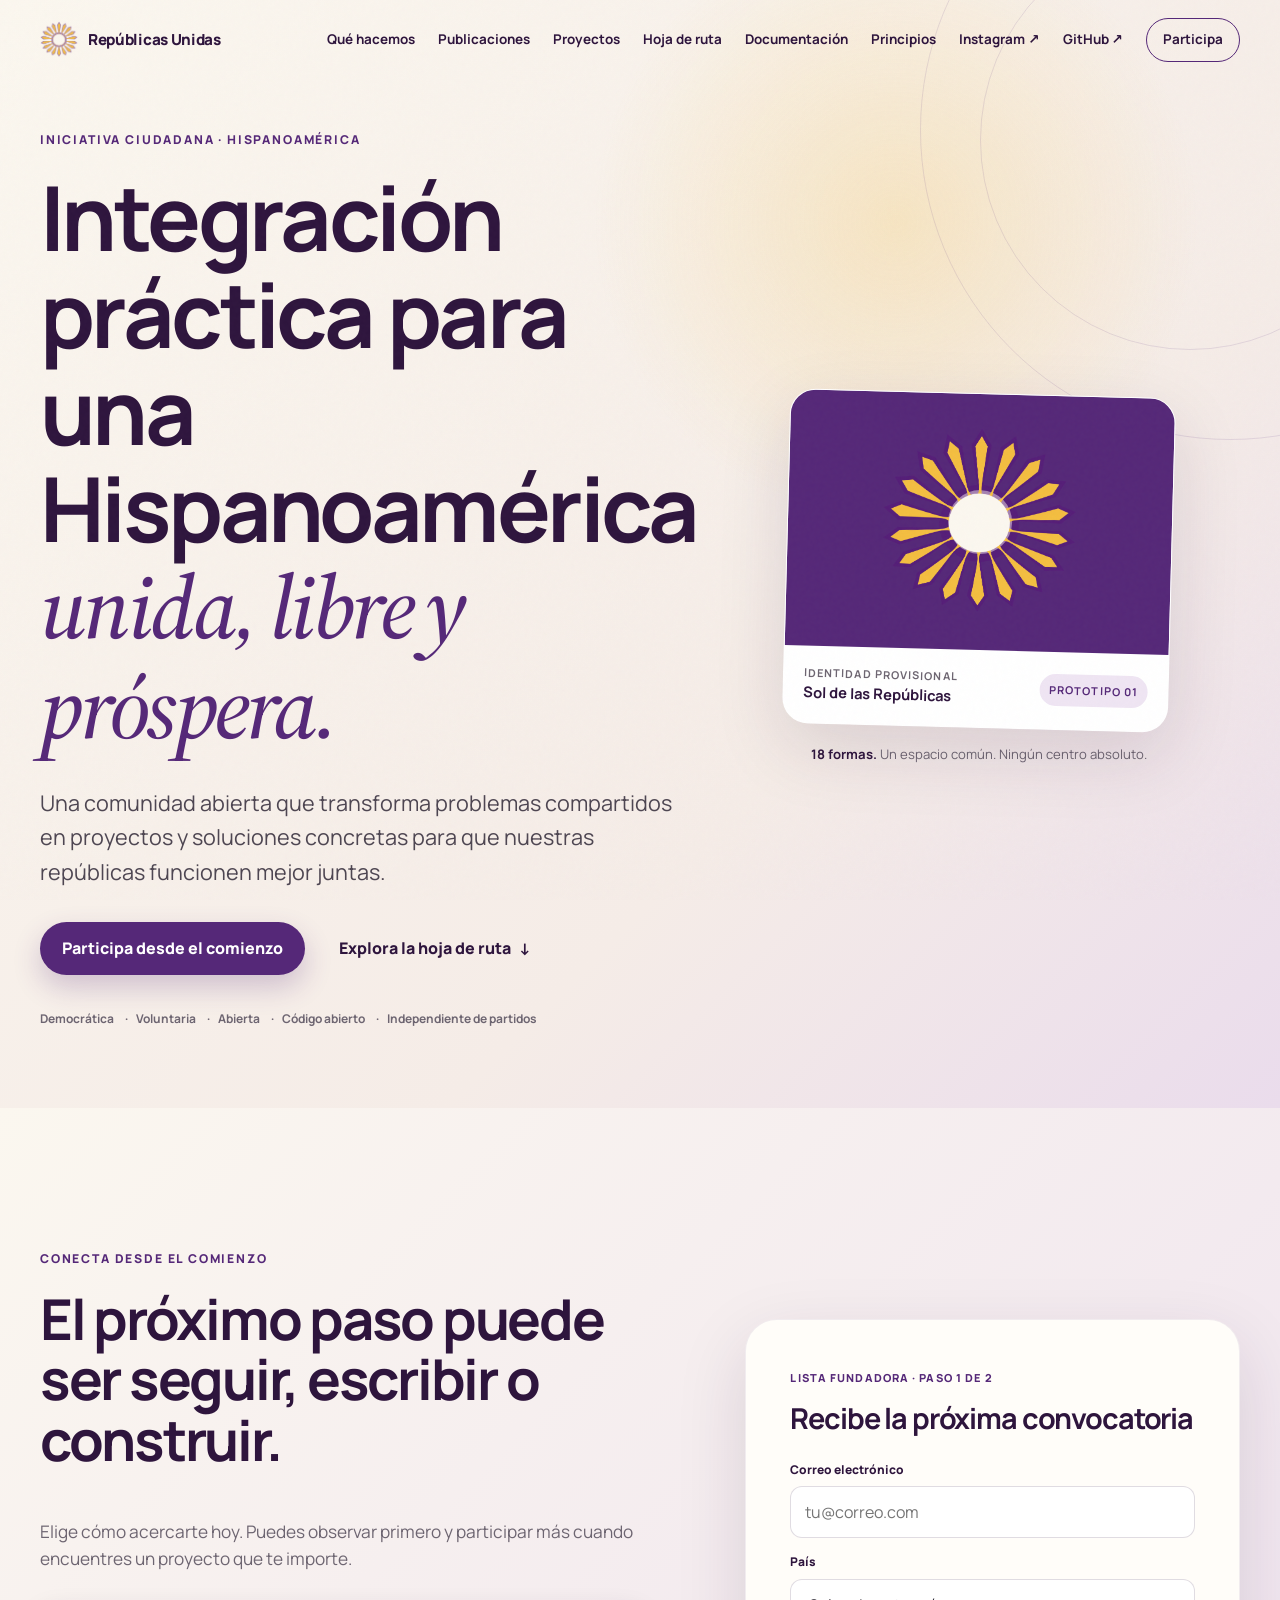
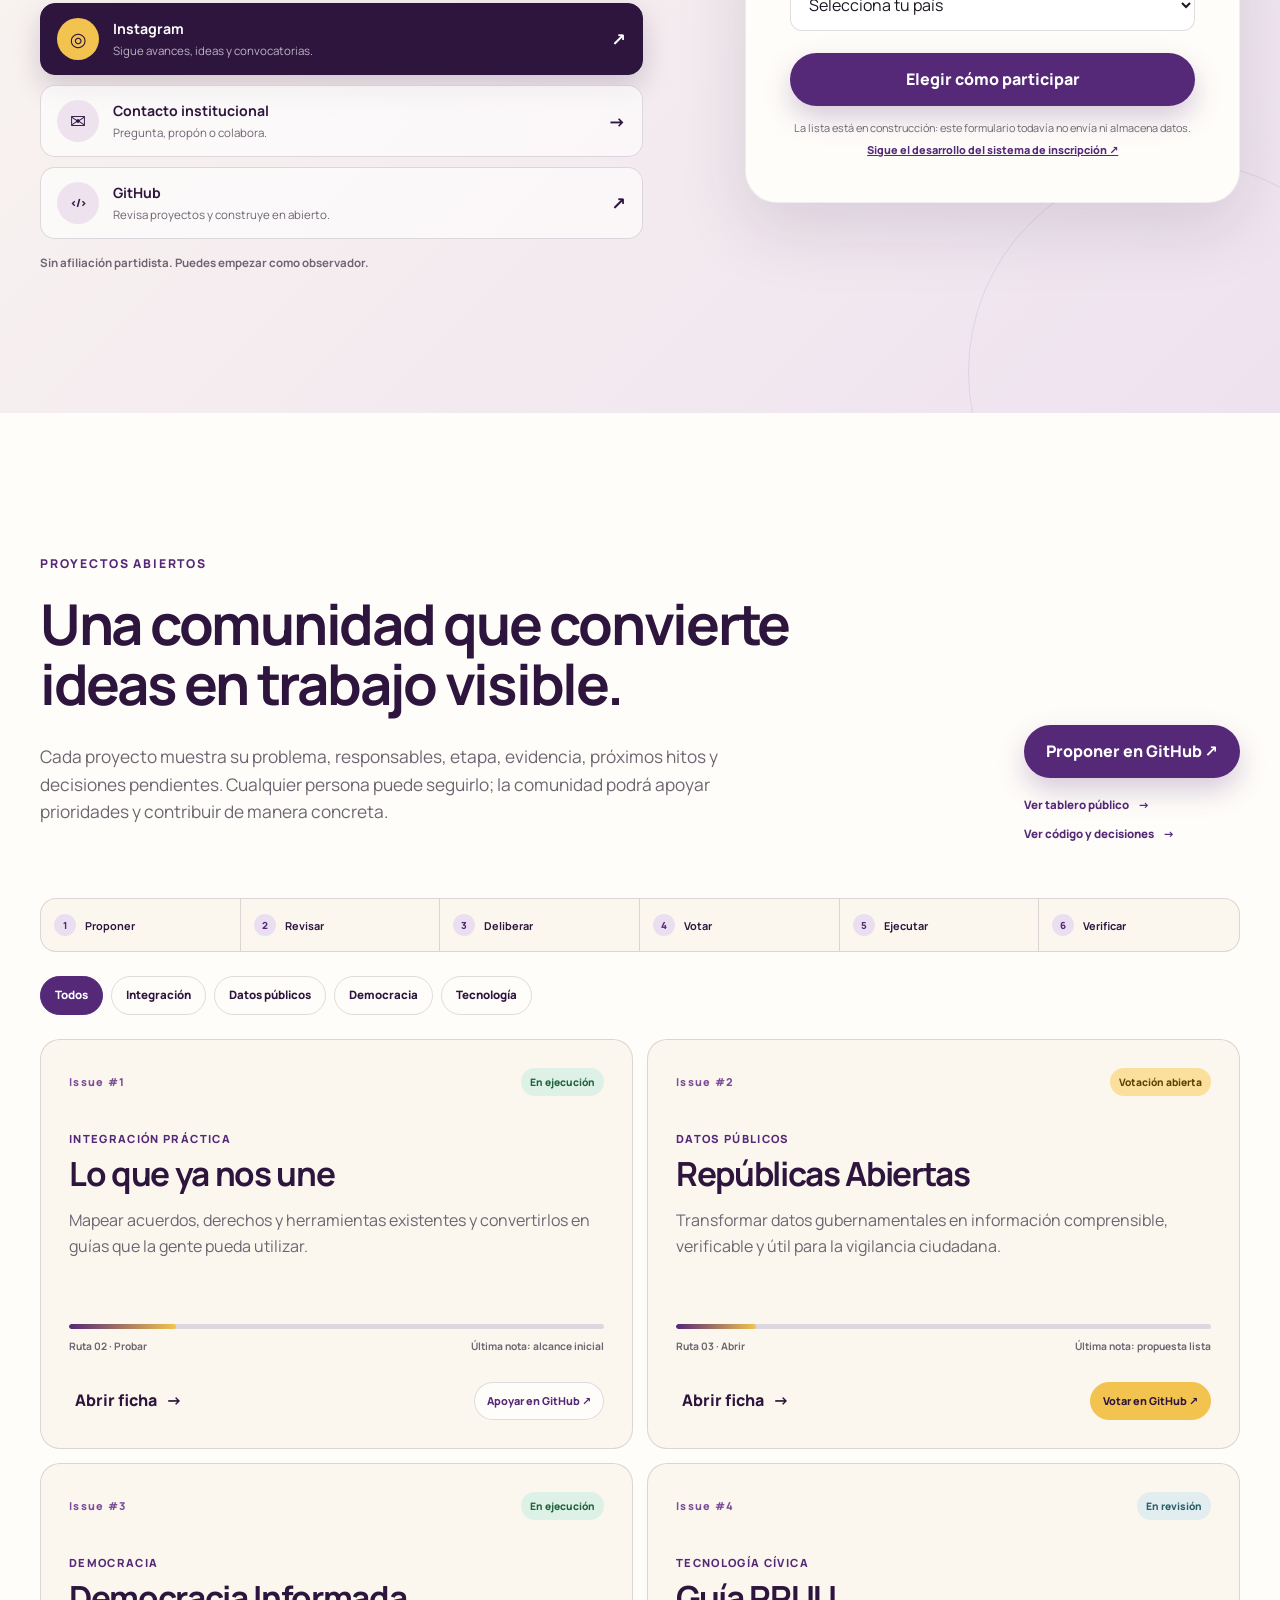
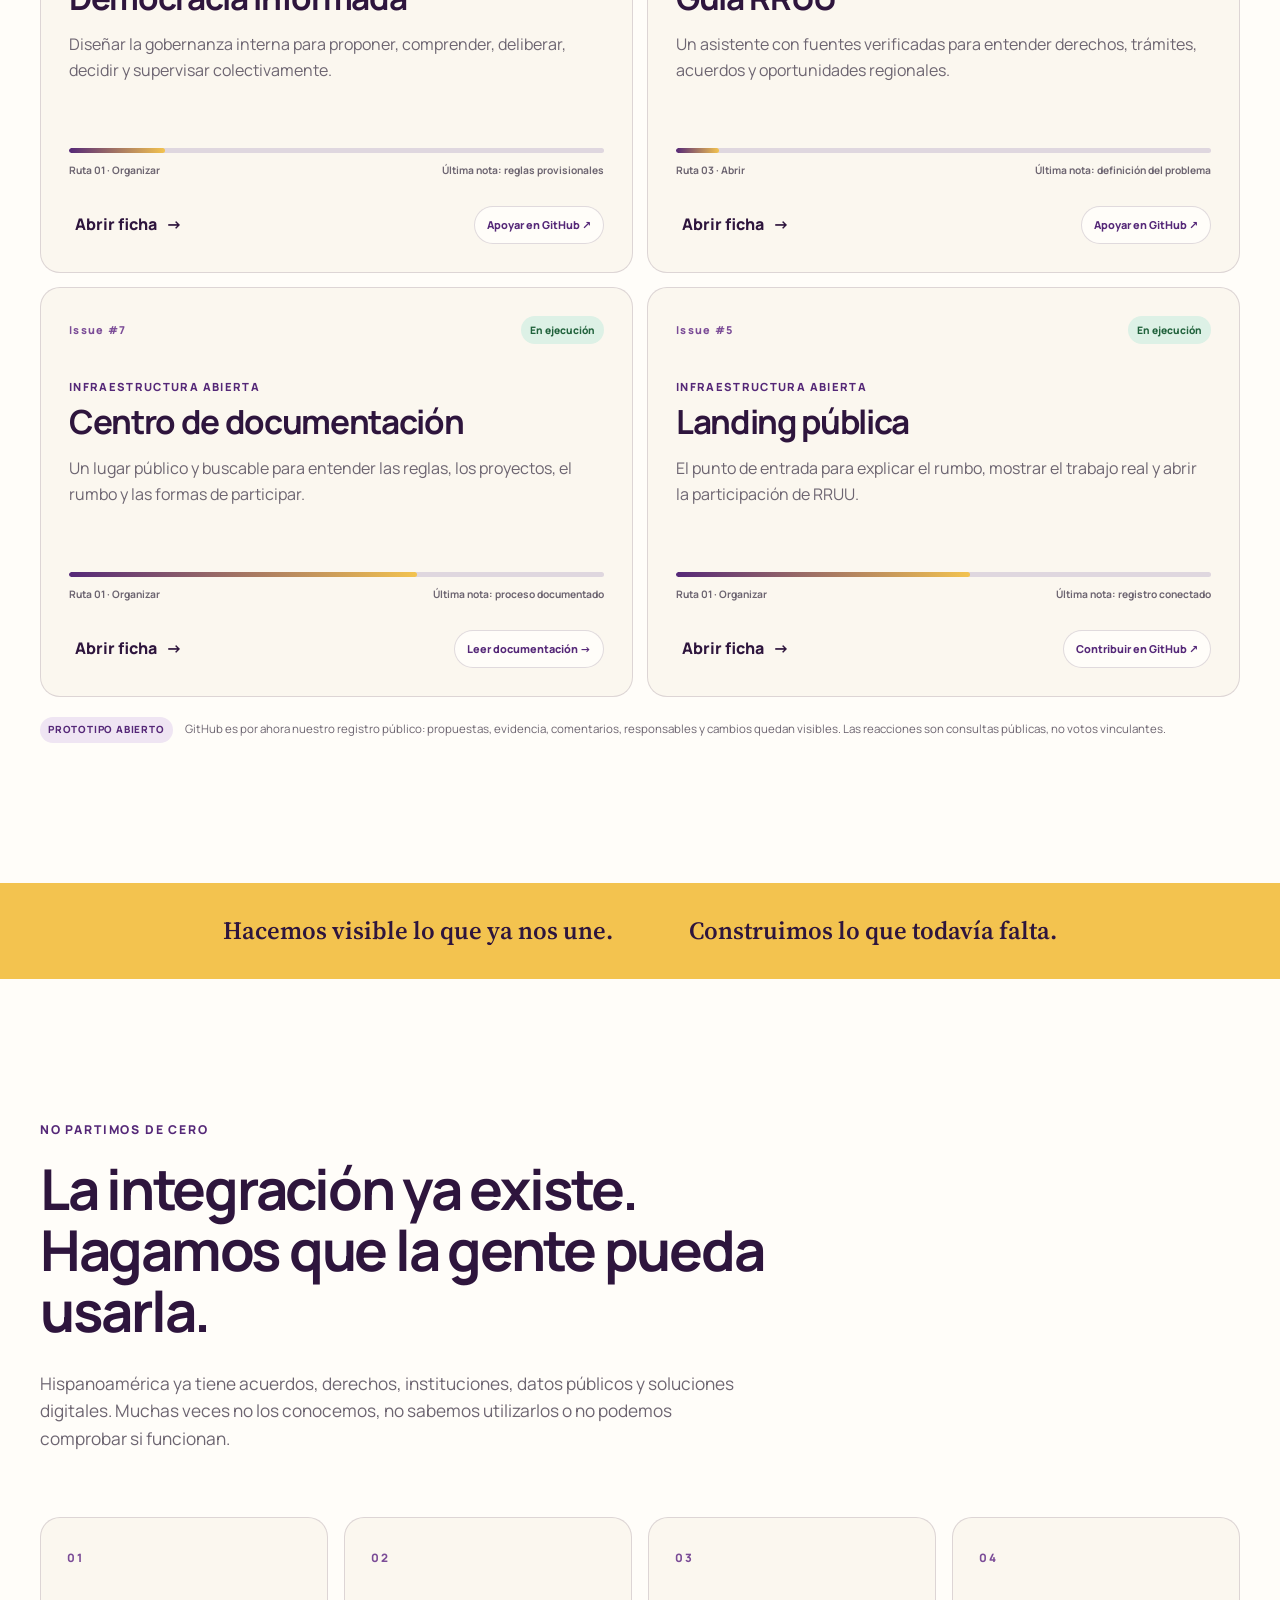
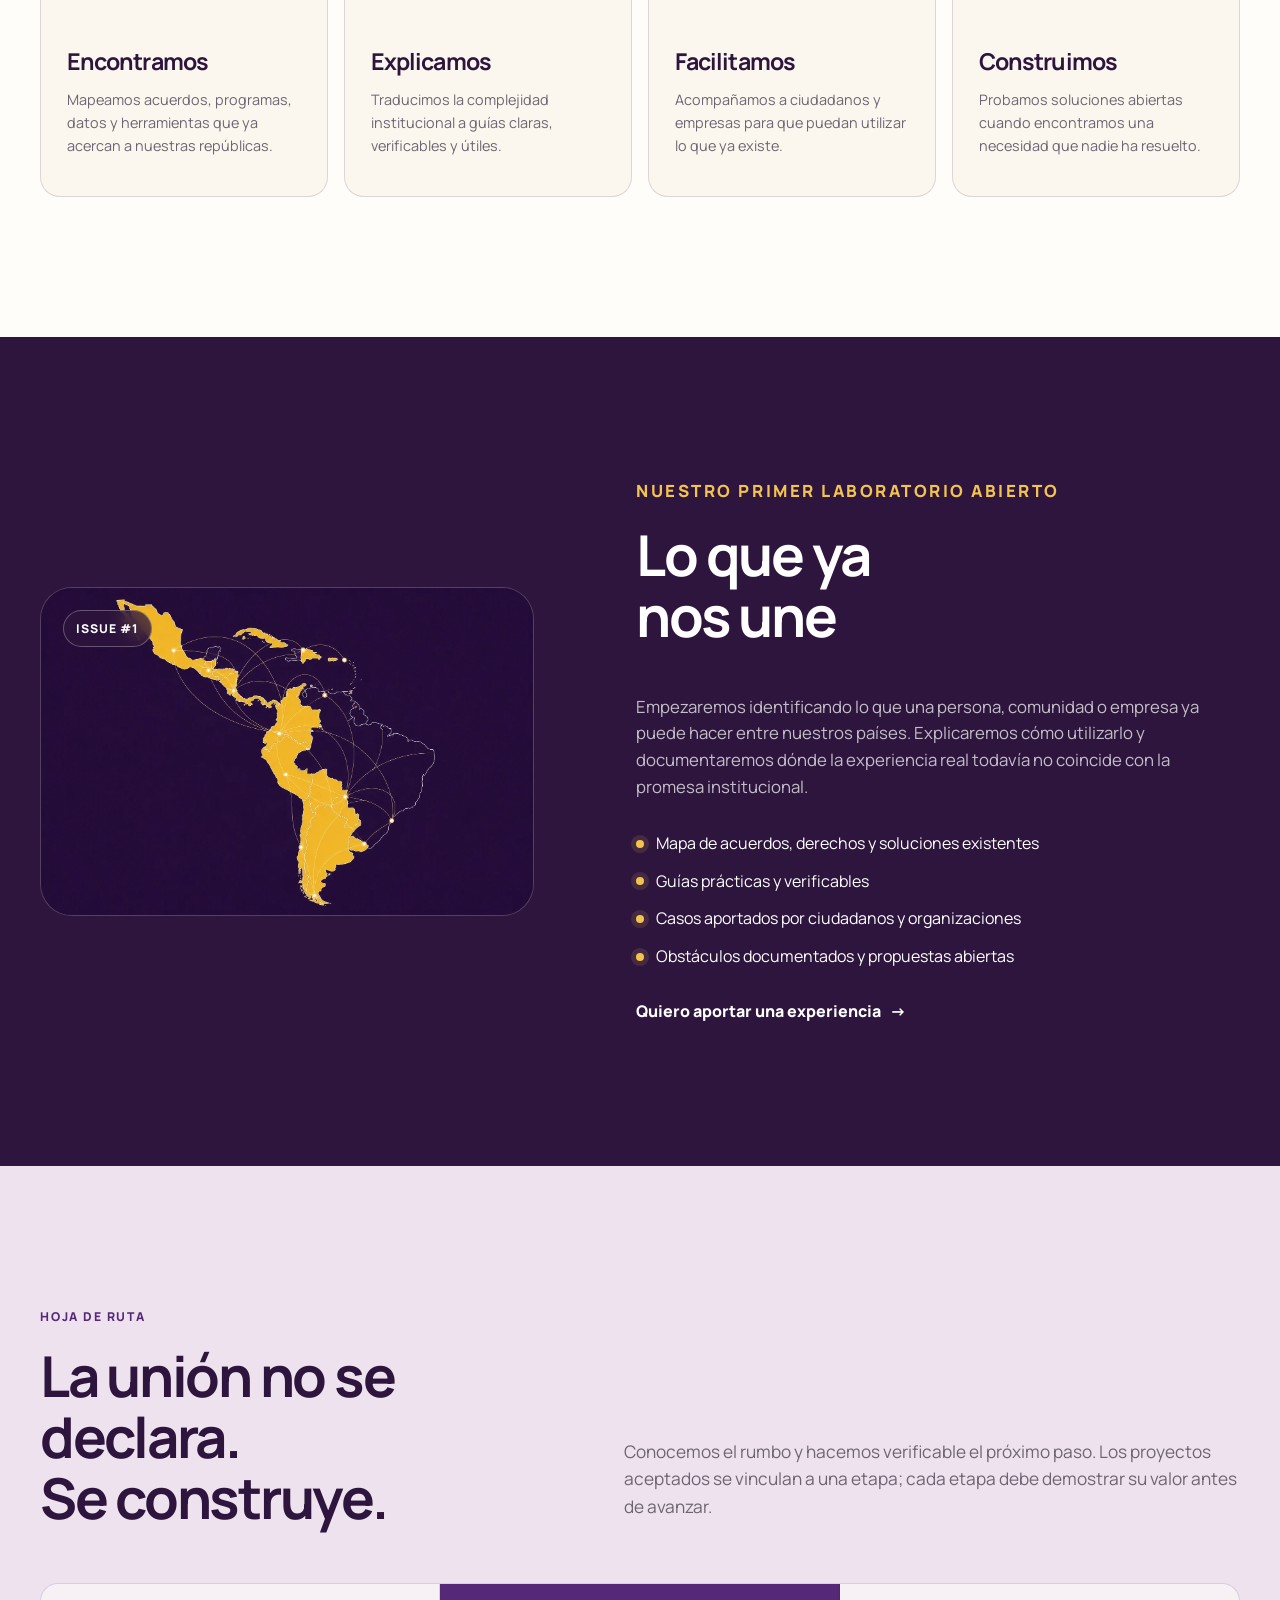
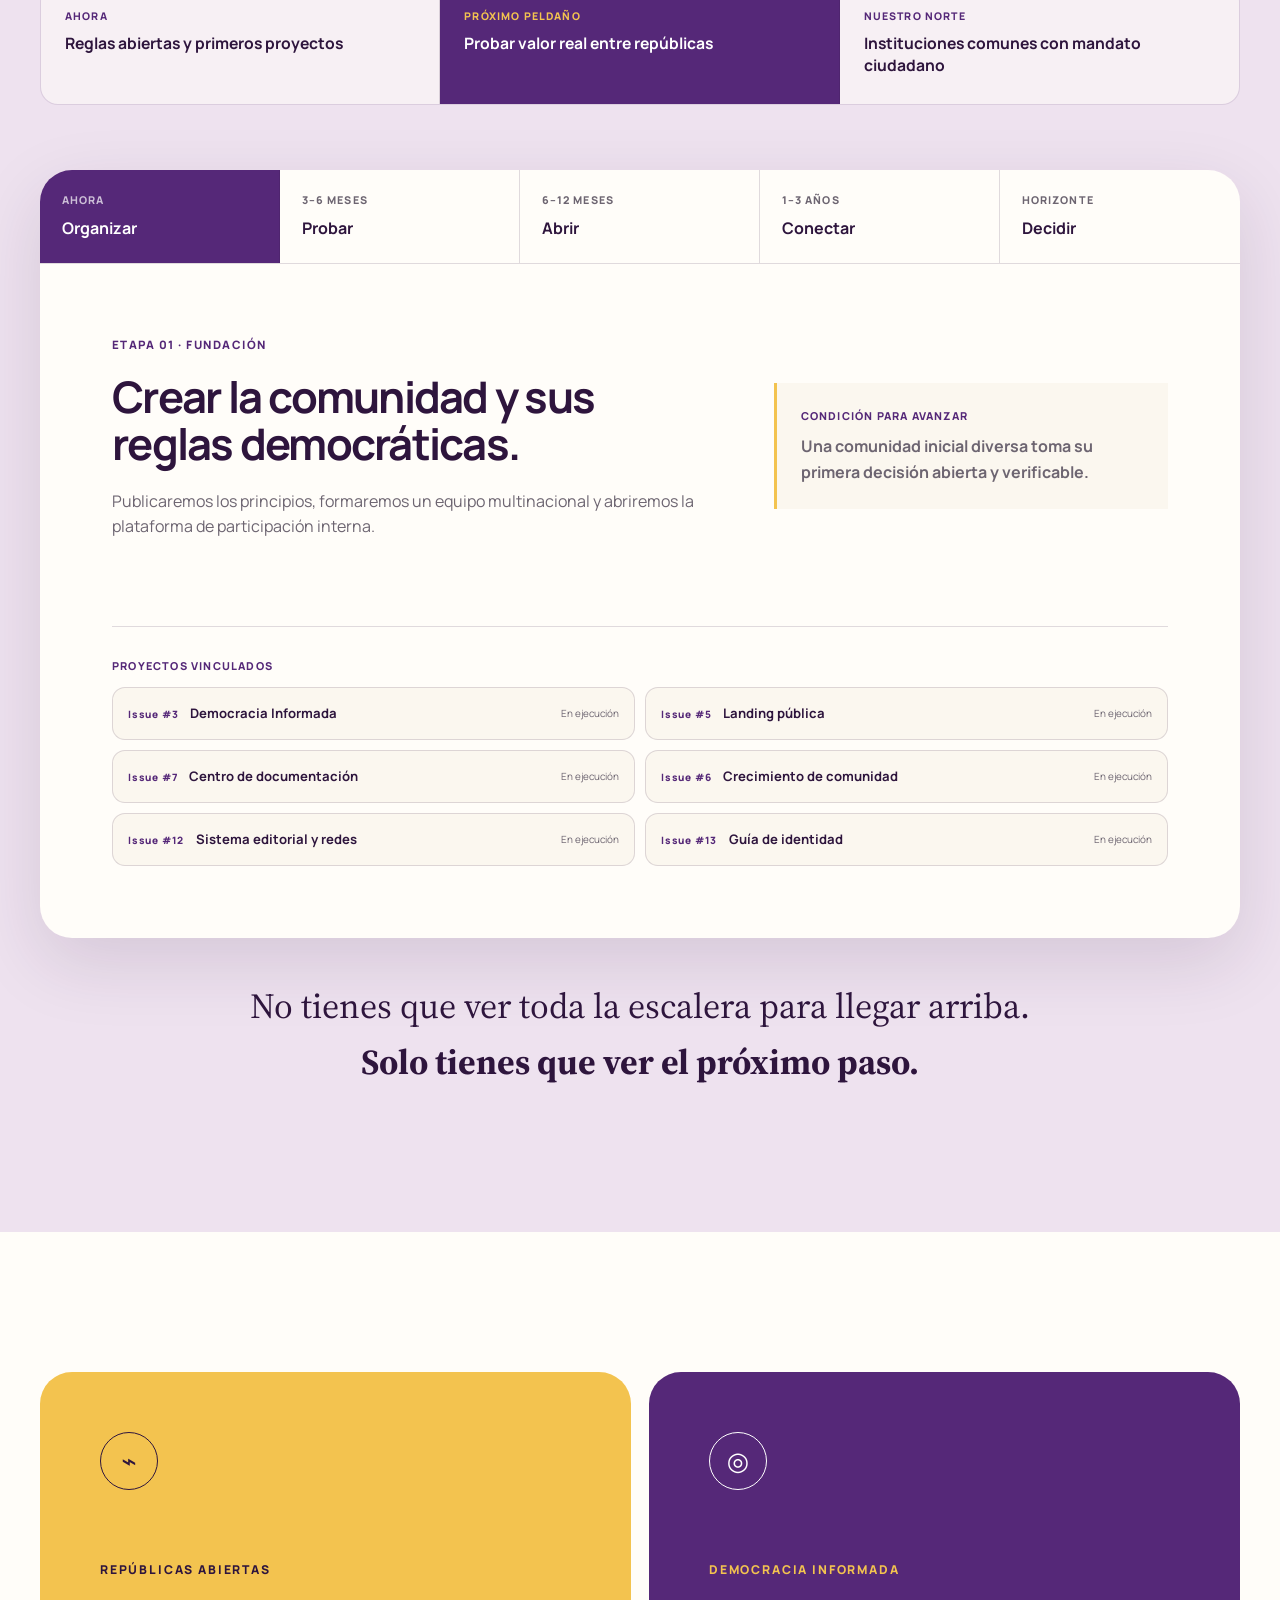
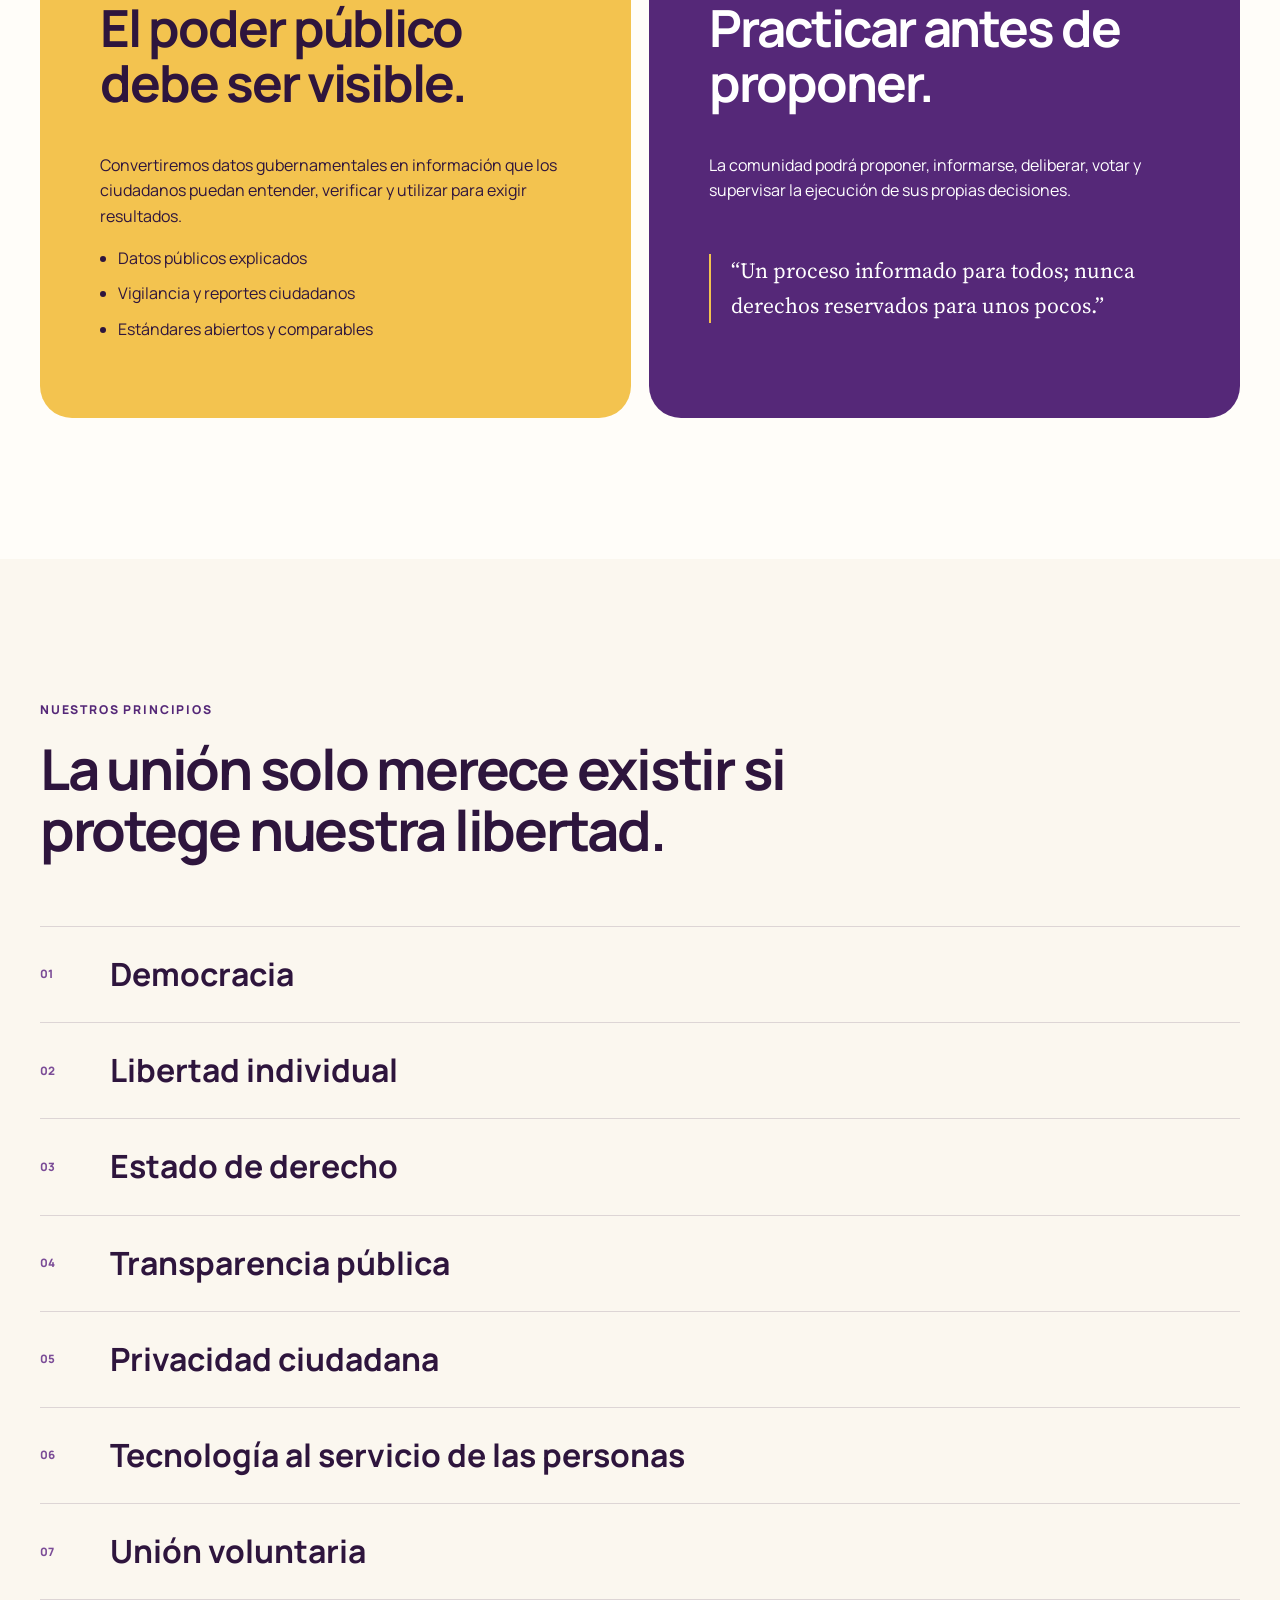
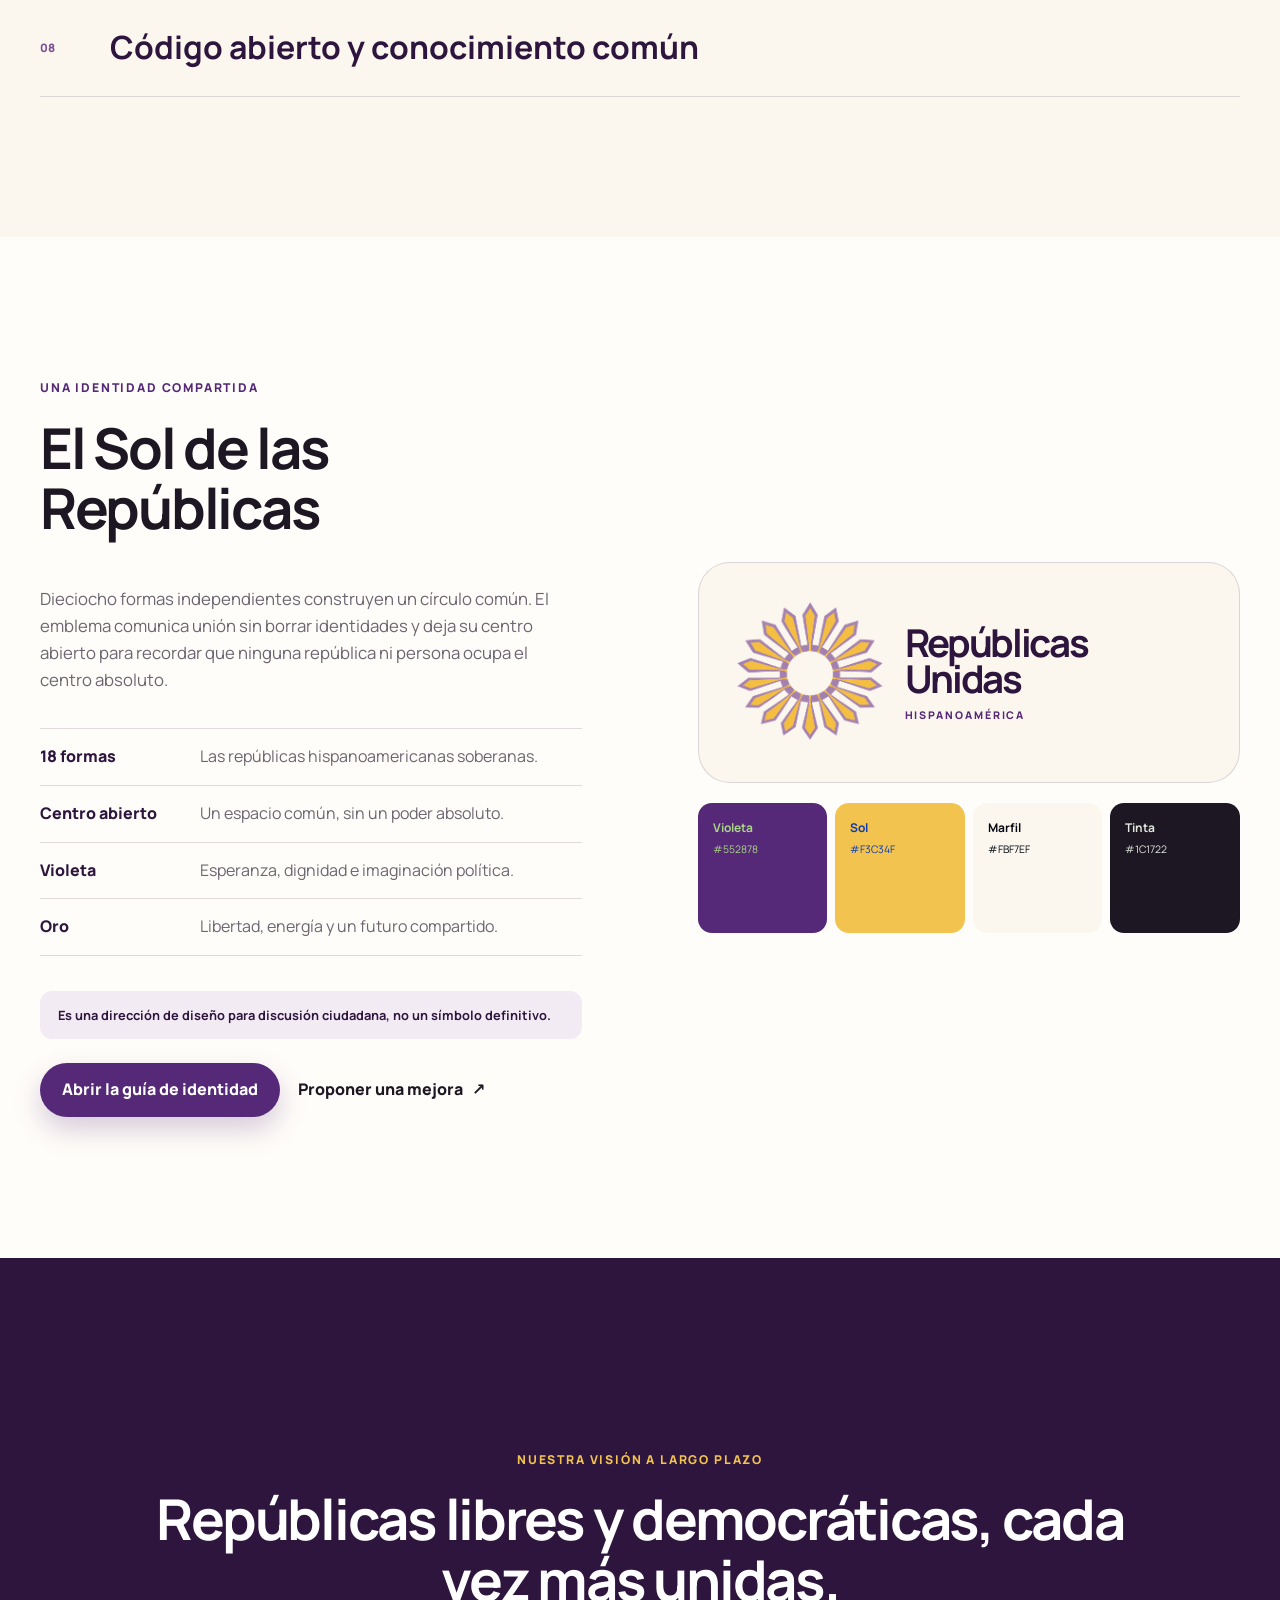
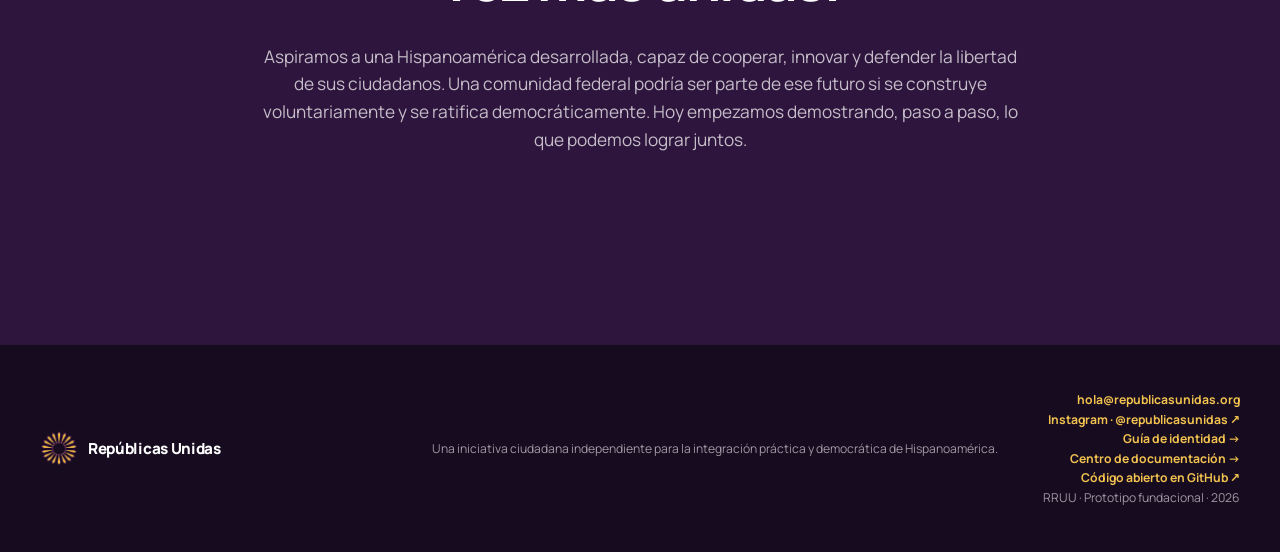
==== commit ca31f1e2: "Crear primera publicación editorial indexable" ====
--- a/index.html
+++ b/index.html
@@ -35,6 +35,7 @@
 
       <nav id="site-nav" class="site-nav" aria-label="Navegación principal">
         <a href="#que-hacemos">Qué hacemos</a>
+        <a href="publicaciones/">Publicaciones</a>
         <a href="#proyectos">Proyectos</a>
         <a href="#hoja-ruta">Hoja de ruta</a>
         <a href="docs/">Documentación</a>
--- a/styles.css
+++ b/styles.css
@@ -103,7 +103,7 @@
 }
 .brand img { width: 38px; height: 38px; object-fit: contain; }
 
-.site-nav { display: flex; align-items: center; gap: 26px; }
+.site-nav { display: flex; align-items: center; gap: clamp(12px, 1.8vw, 26px); }
 .site-nav a {
   color: var(--violet-dark);
   font-size: 0.84rem;
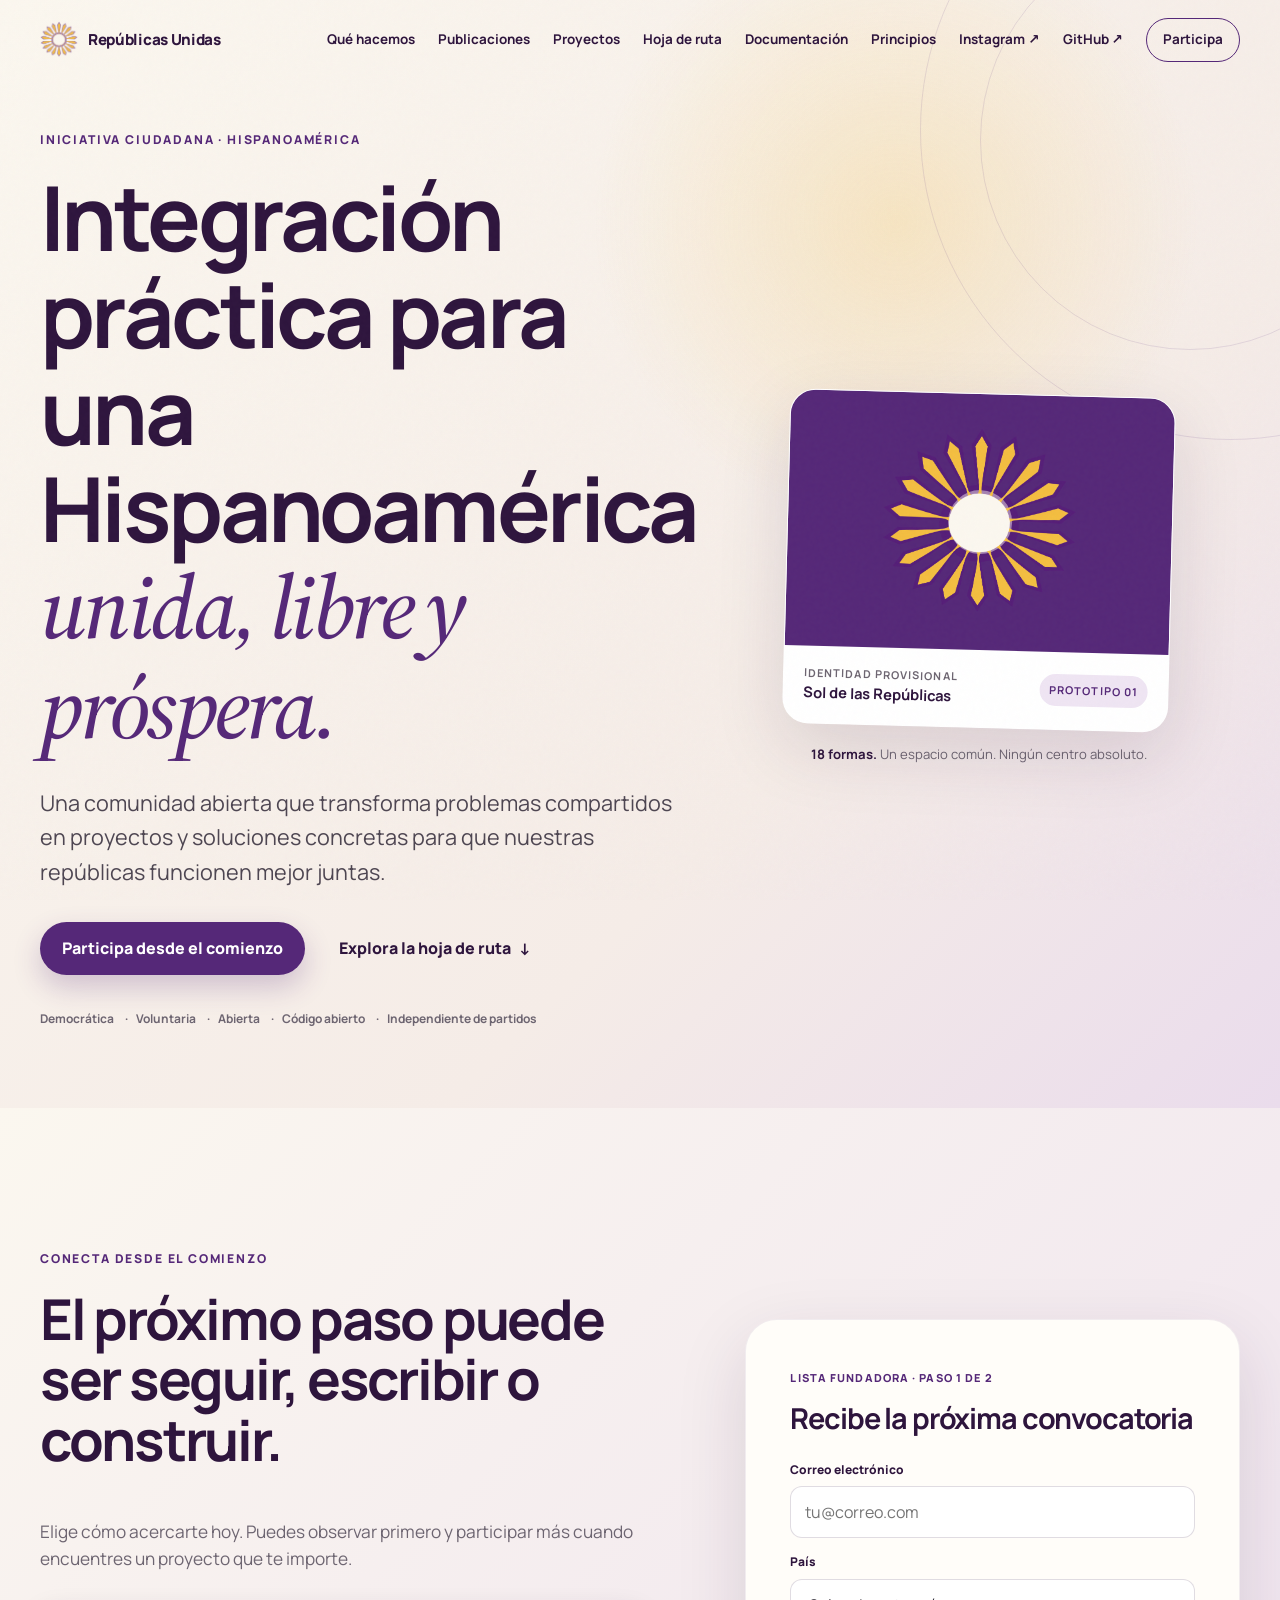
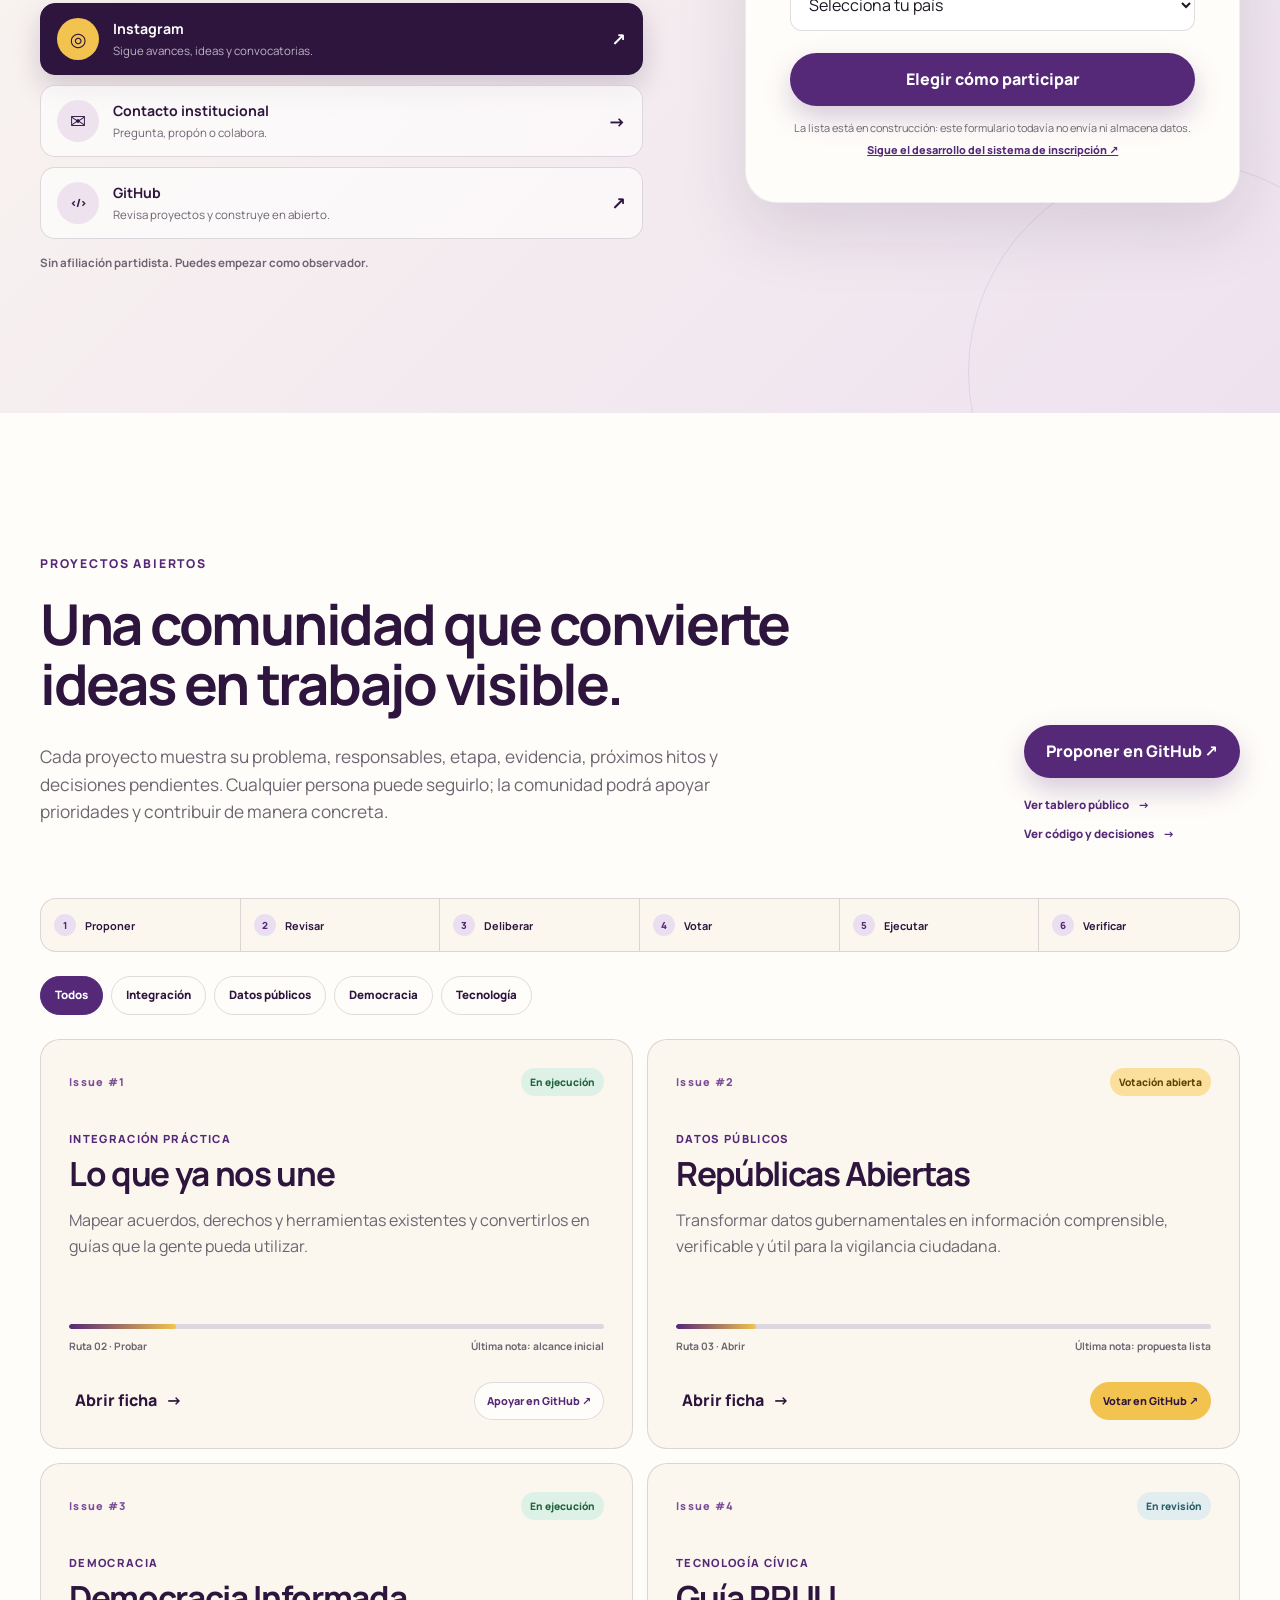
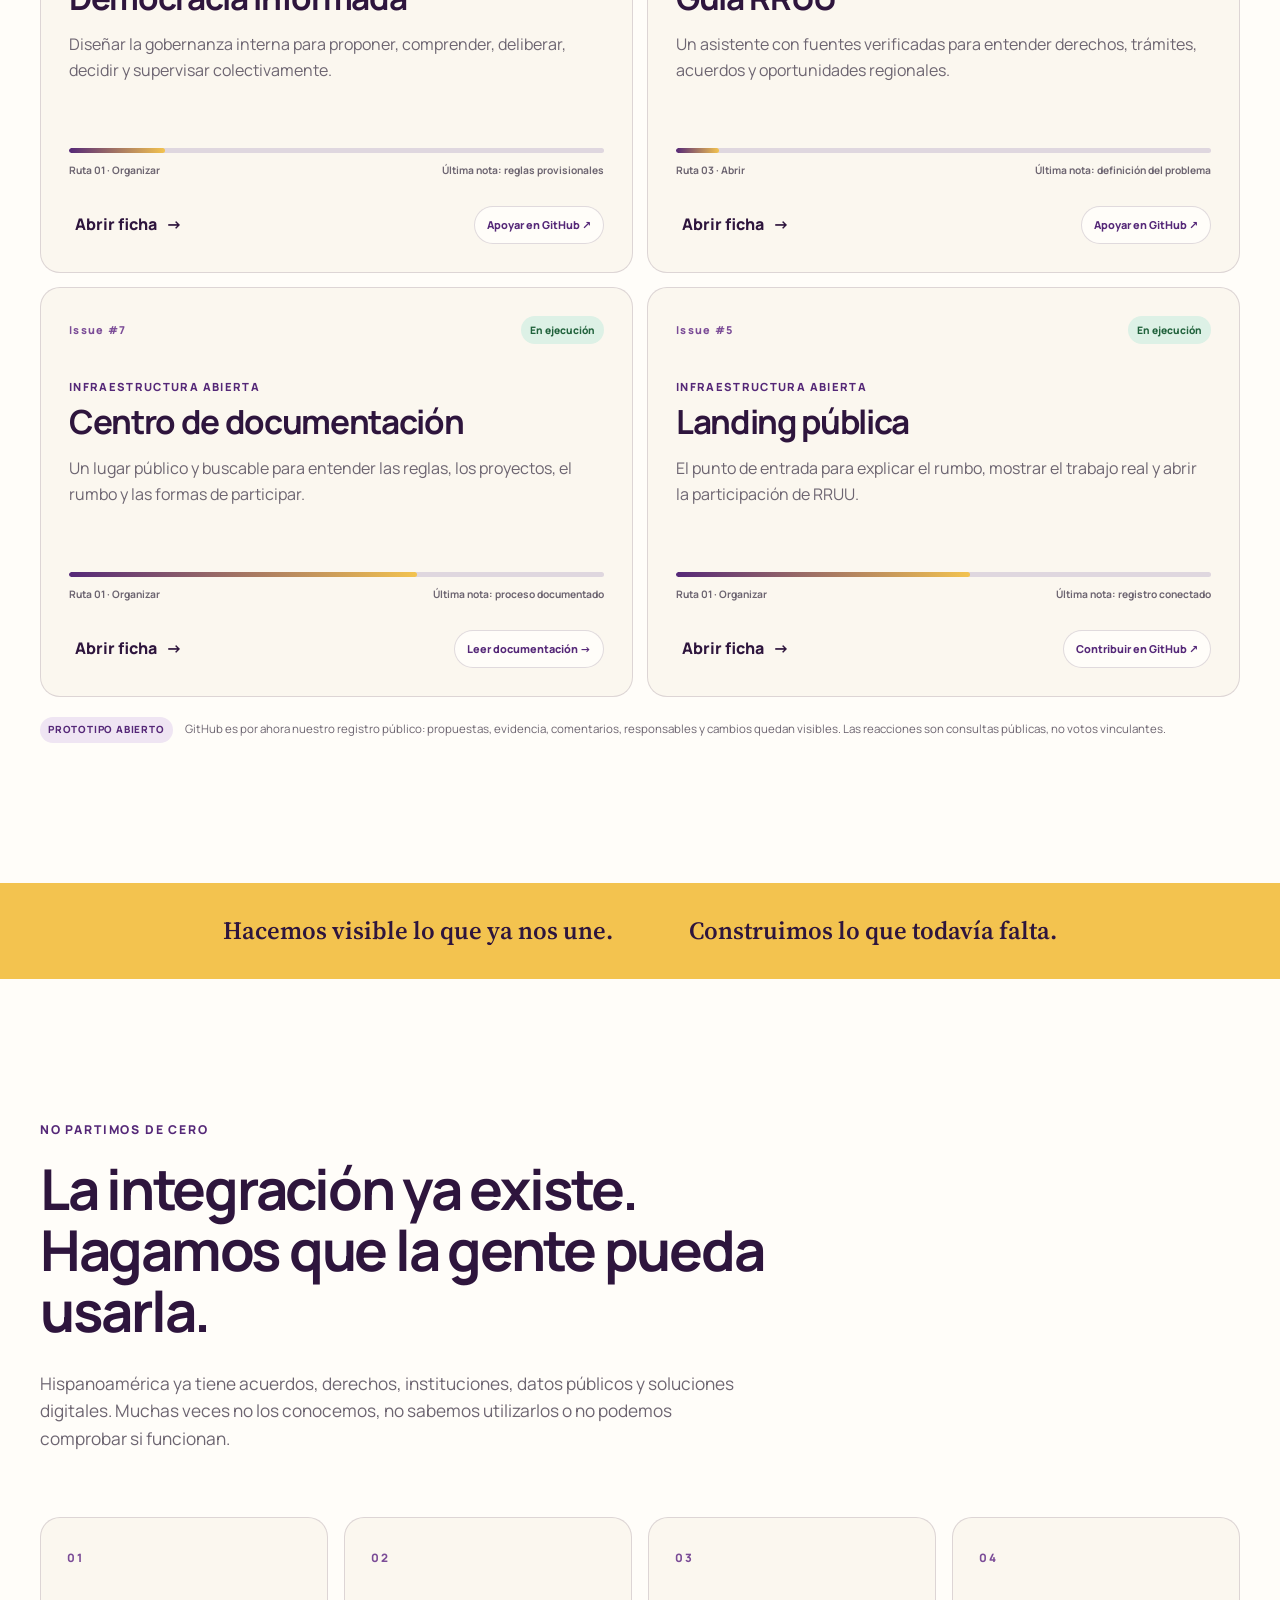
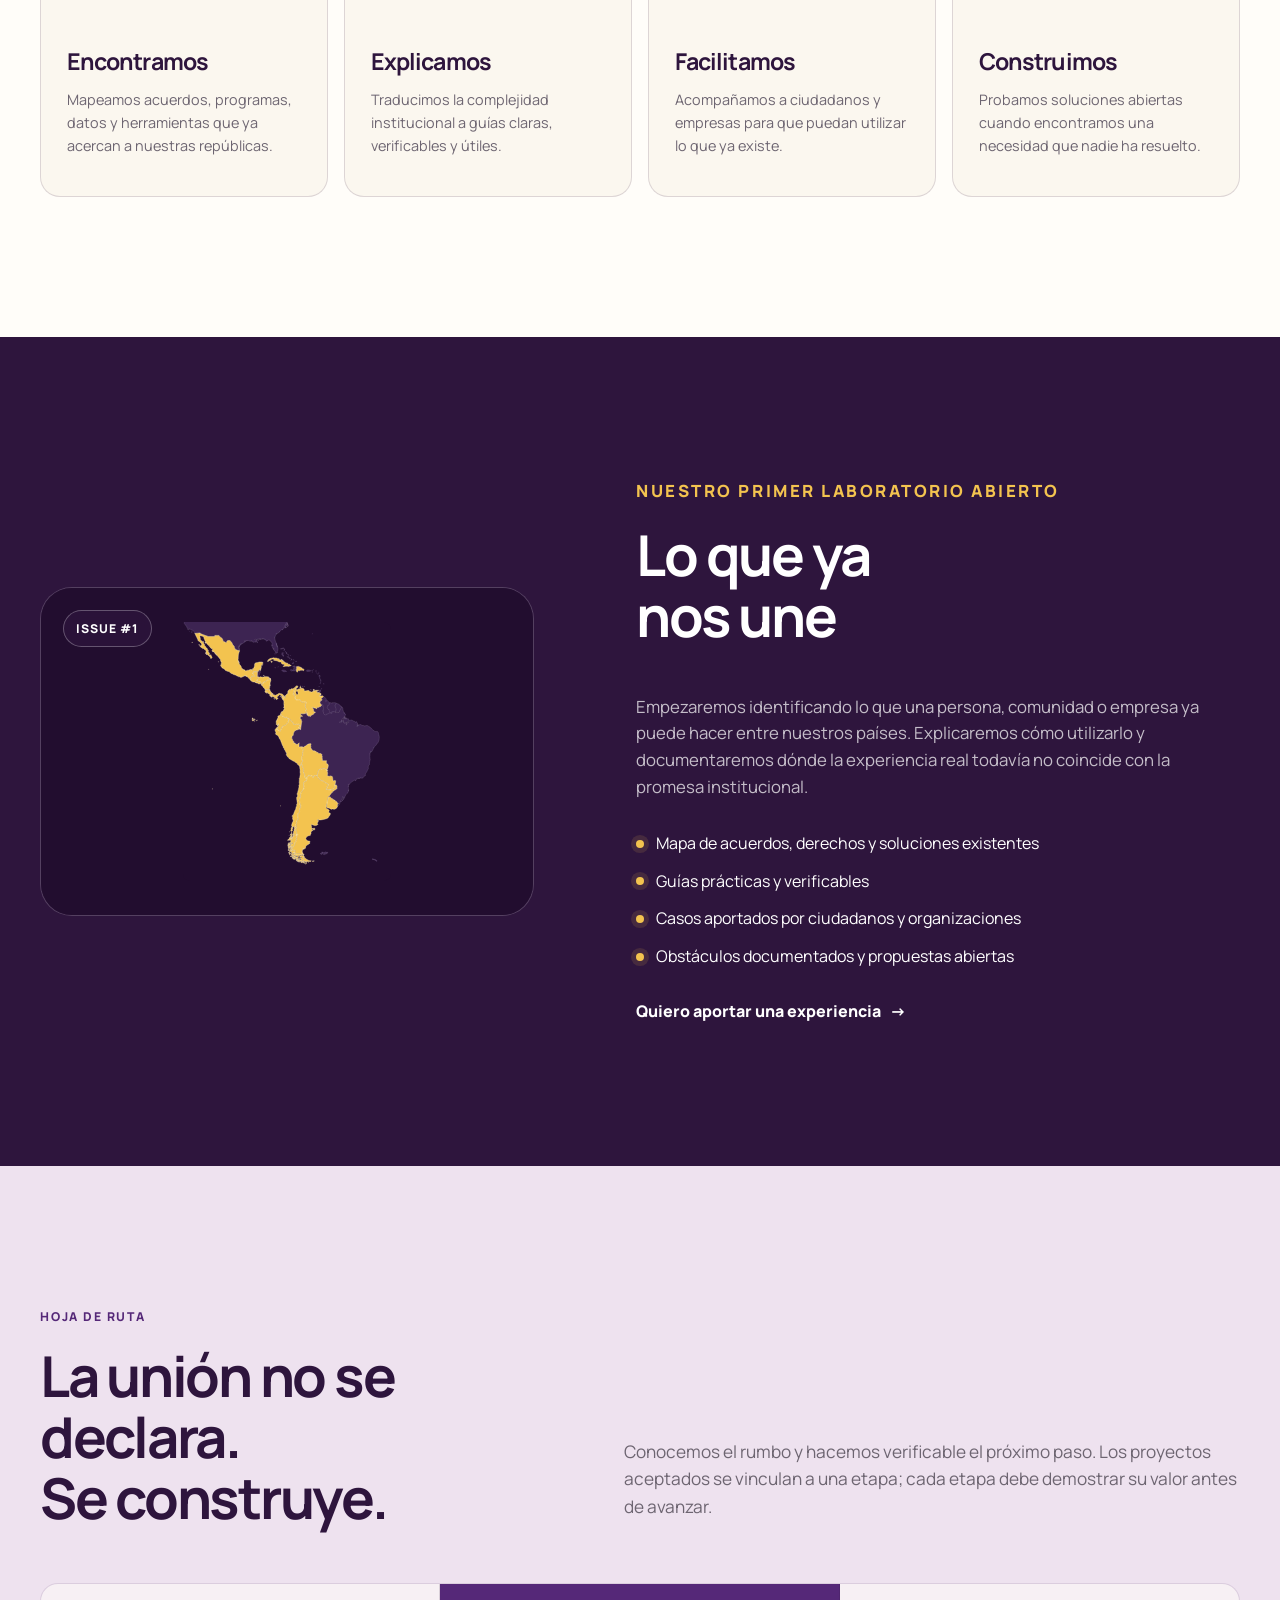
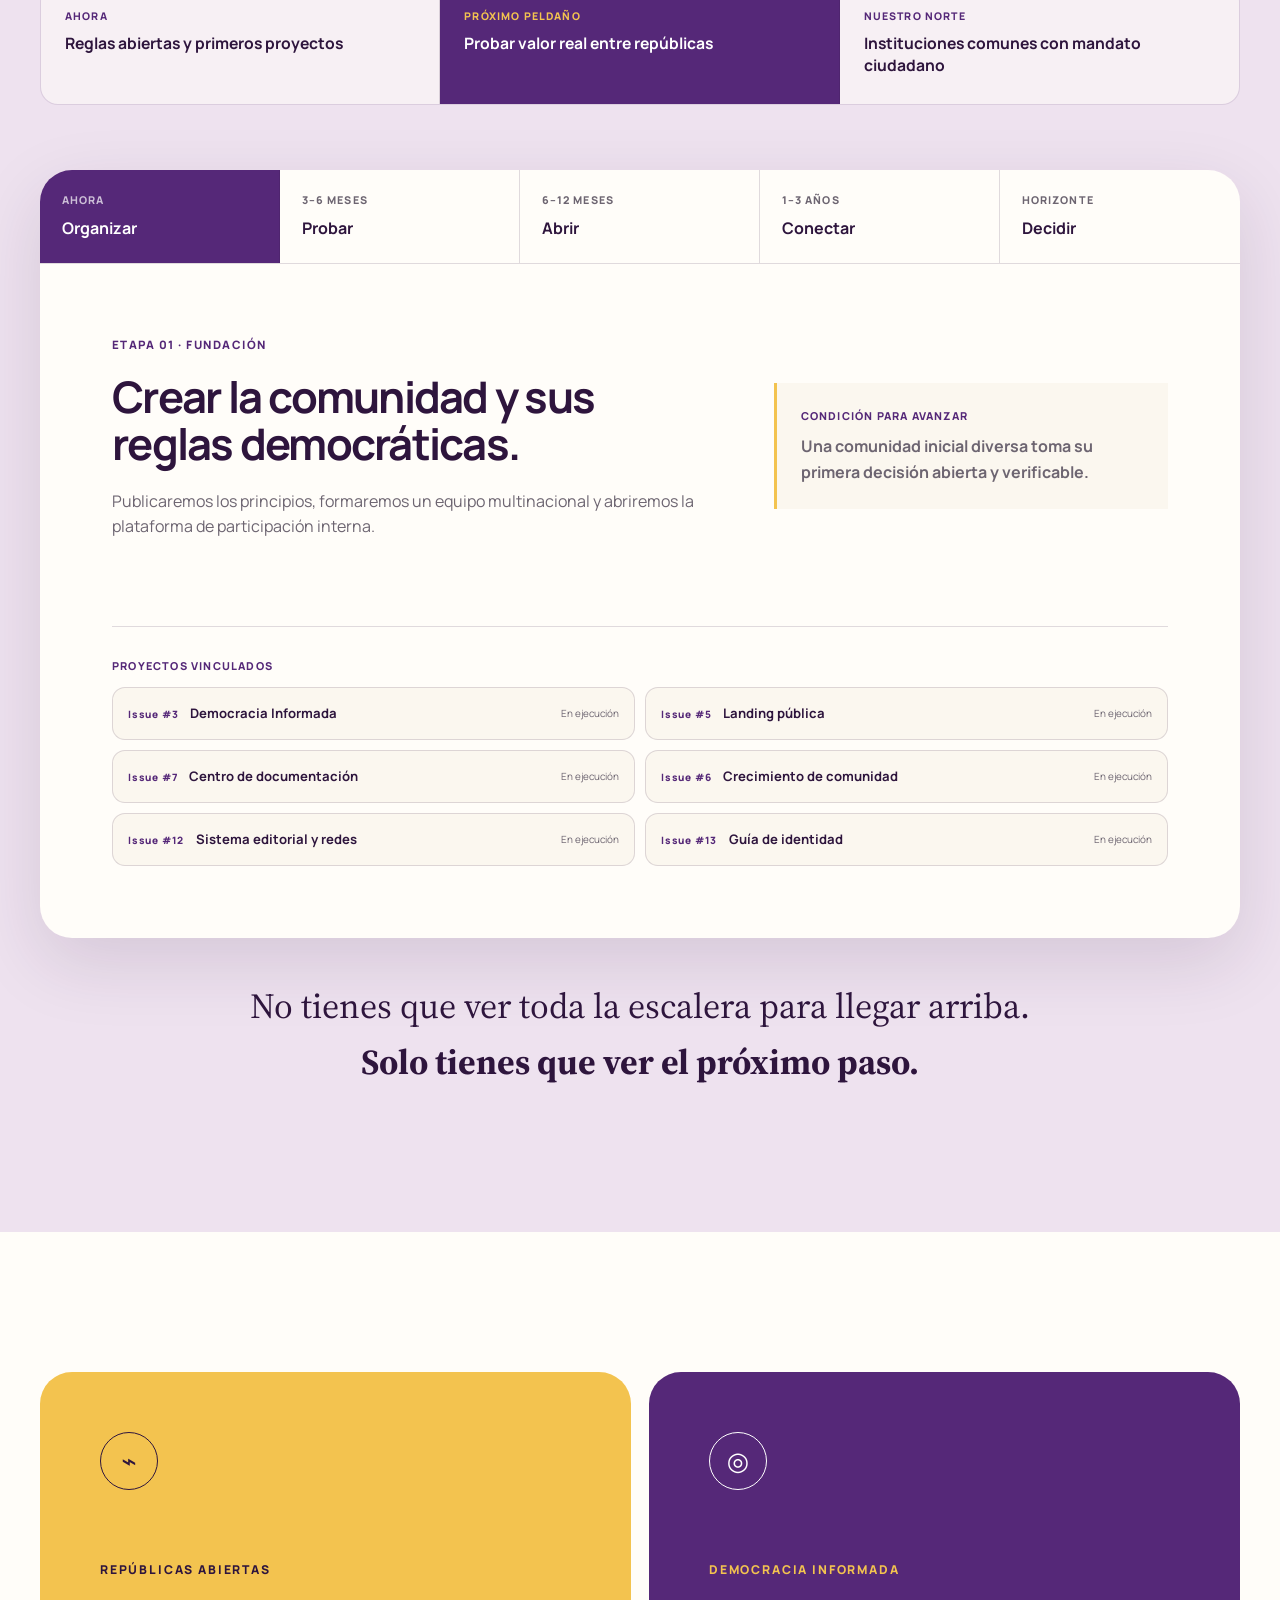
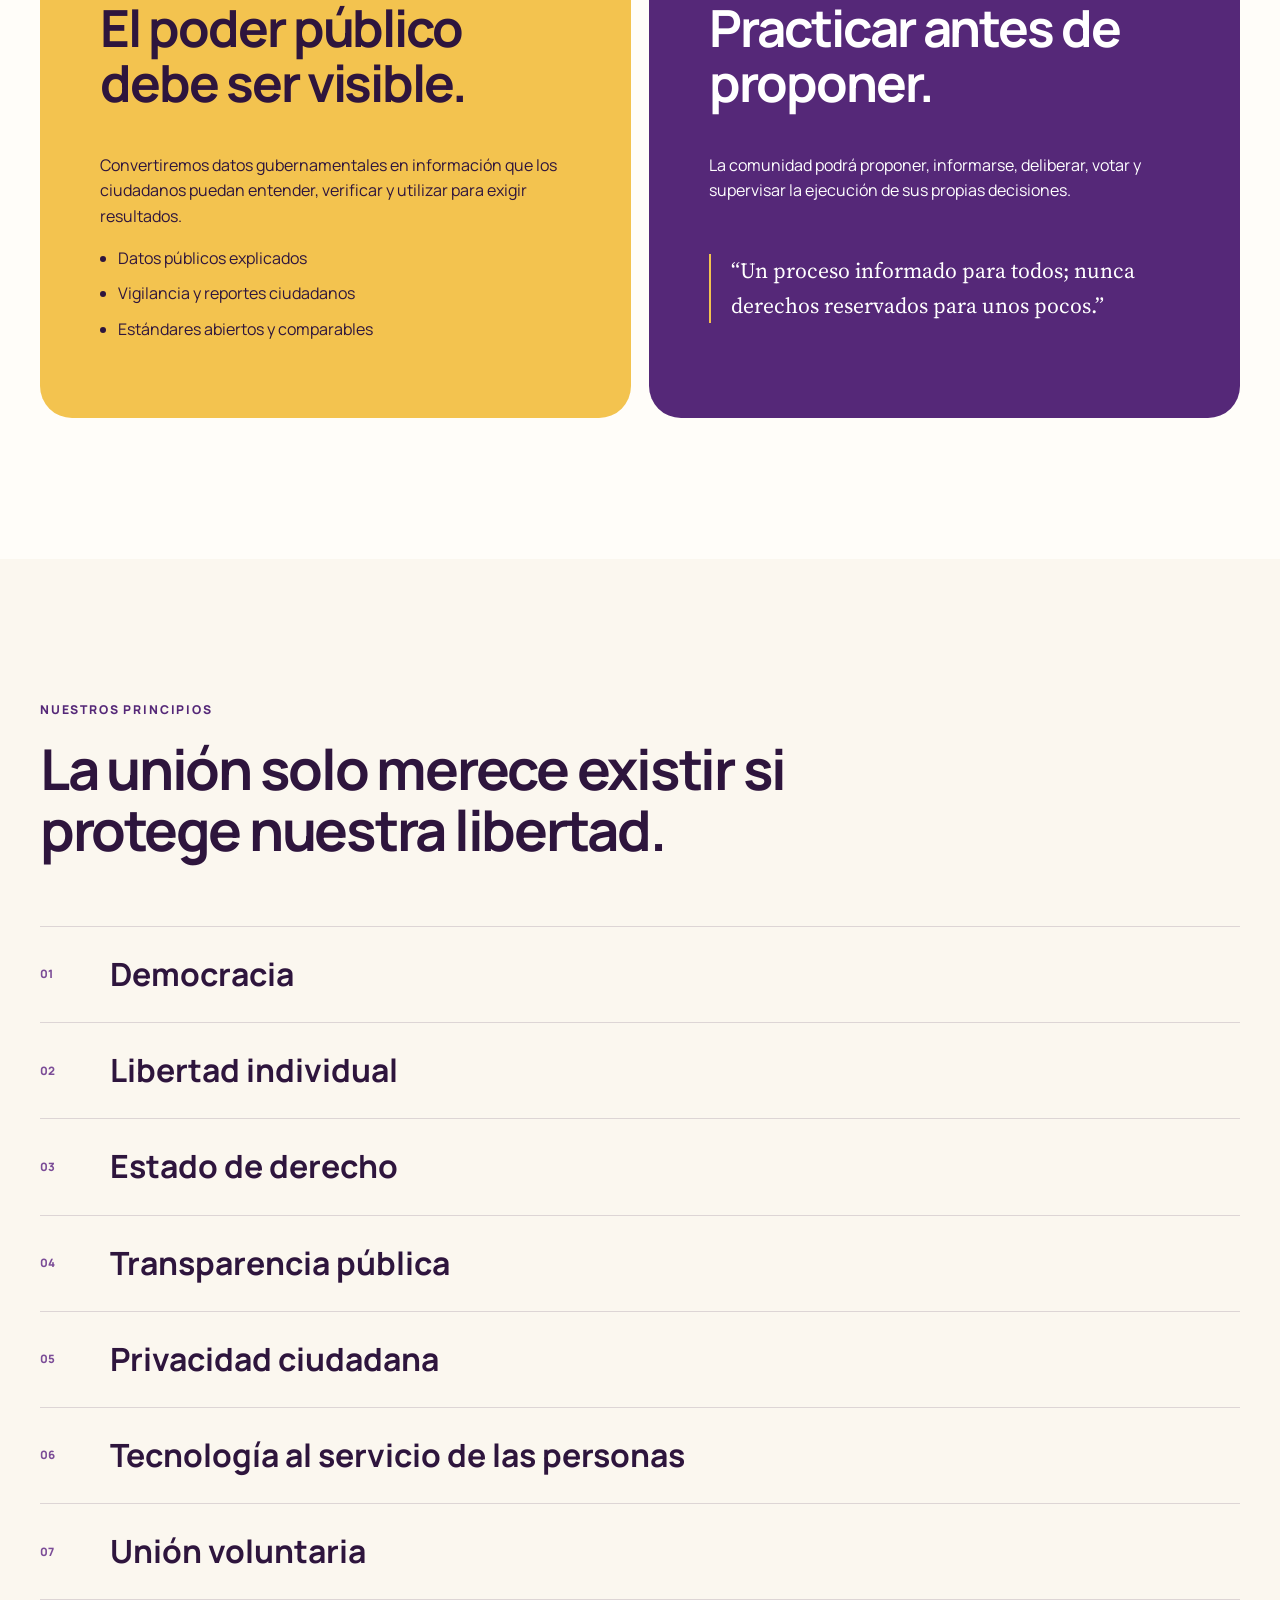
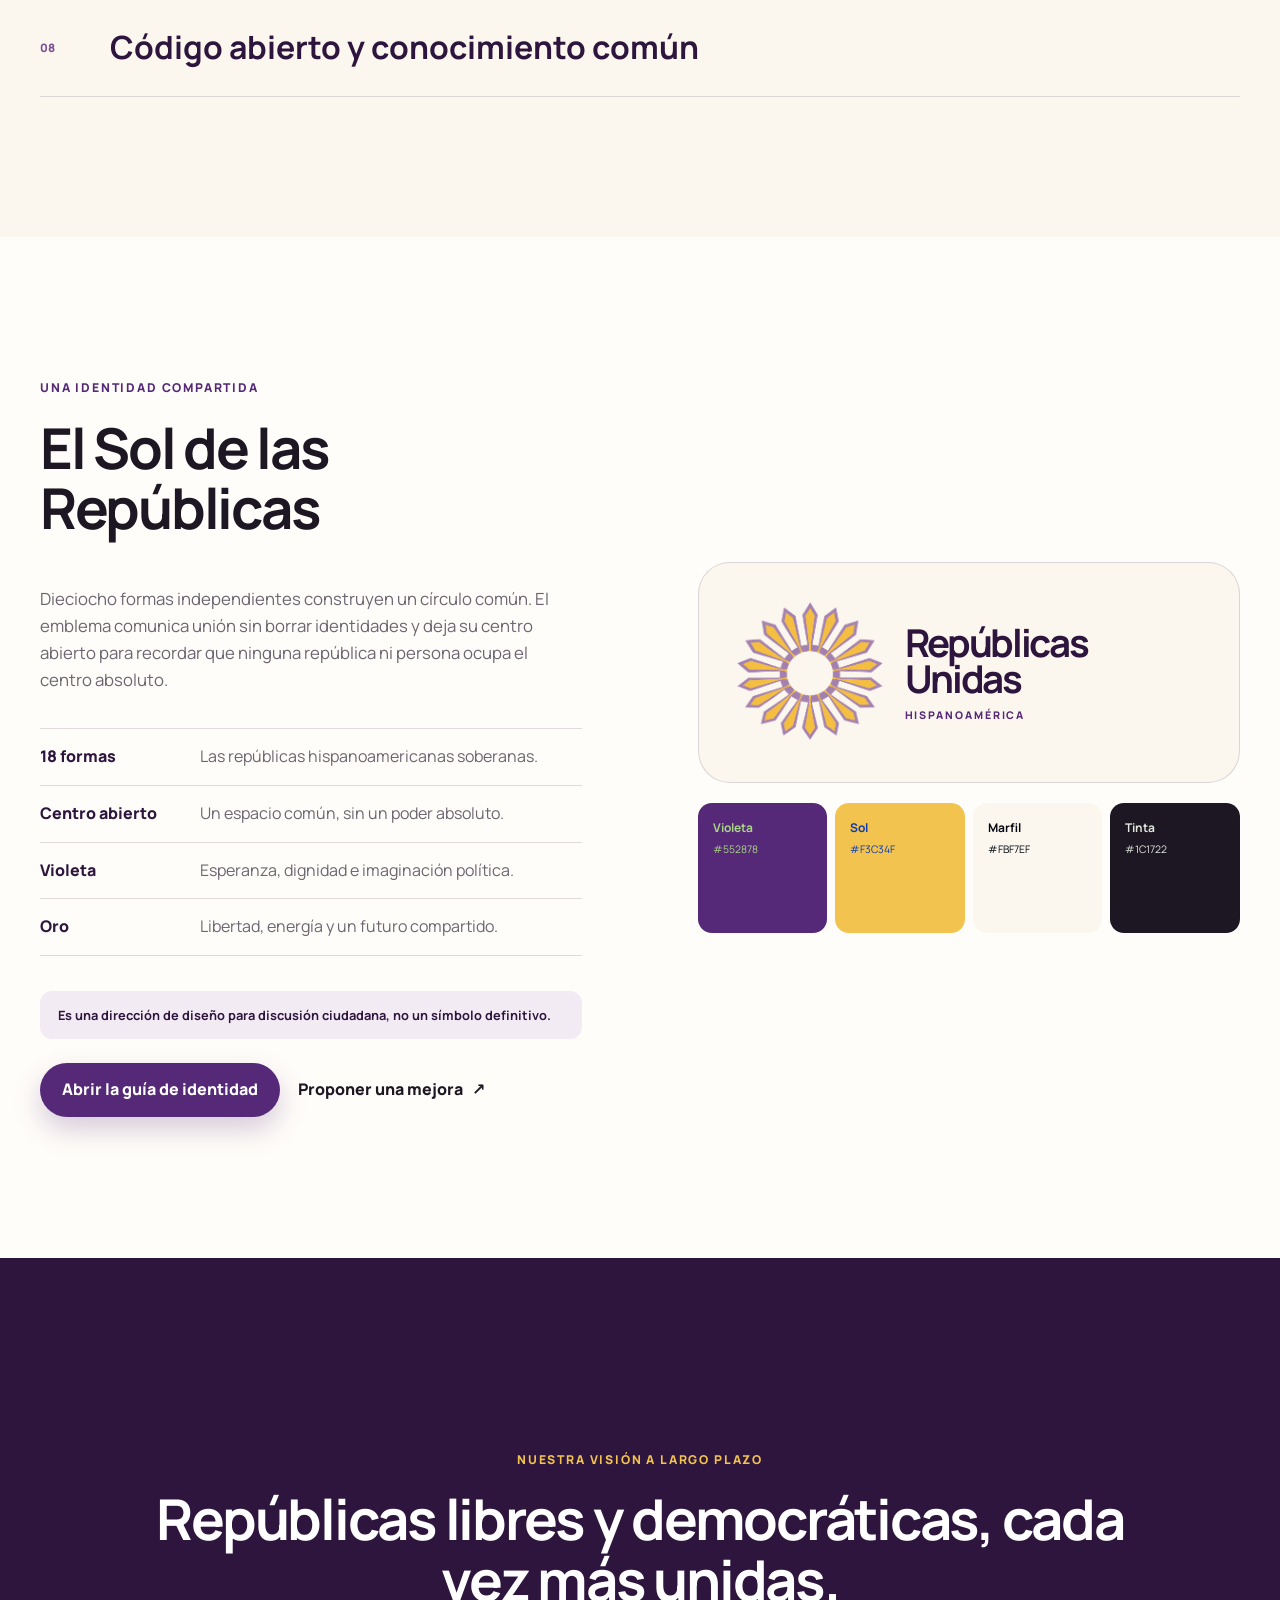
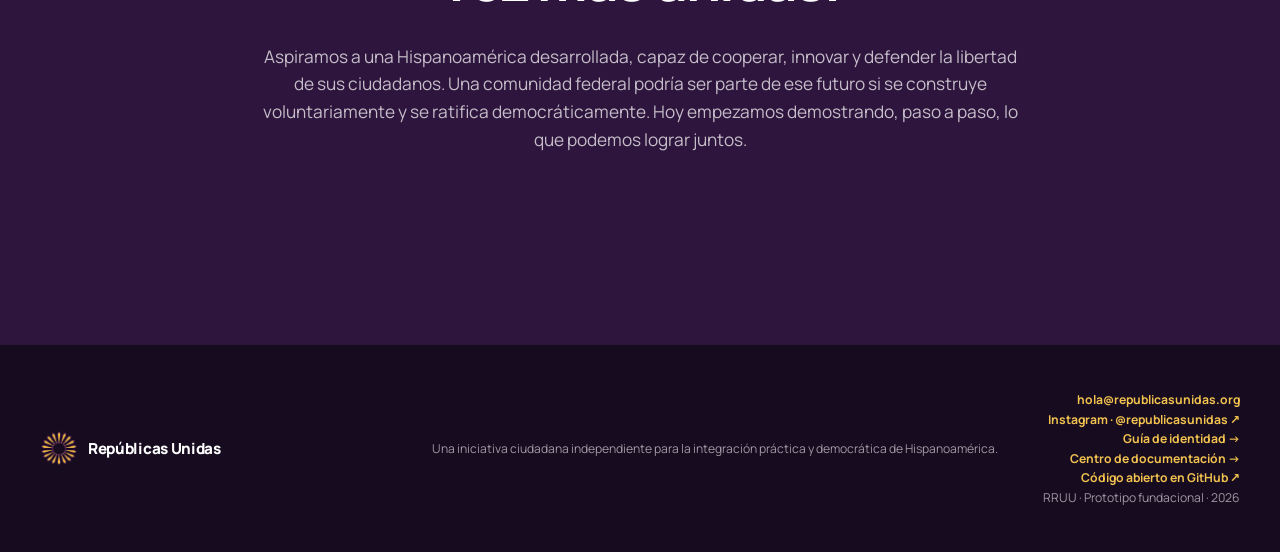
==== commit 8af78b2f: "Corregir primera publicación y mapa canónico" ====
--- a/index.html
+++ b/index.html
@@ -366,10 +366,10 @@
       <section id="primer-proyecto" class="section project-section">
         <div class="project-visual project-map-visual reveal">
           <img
-            src="assets/mapa-hispanoamerica.webp"
-            alt="Mapa de Hispanoamérica con conexiones entre sus repúblicas"
-            width="1536"
-            height="1024"
+            src="assets/maps/hispanoamerica.svg"
+            alt="Mapa de las dieciocho repúblicas soberanas de Hispanoamérica destacadas en oro"
+            width="1200"
+            height="1500"
           />
           <span class="project-map-label">Issue #1</span>
         </div>
--- a/styles.css
+++ b/styles.css
@@ -405,7 +405,7 @@
 
 .project-visual { position: relative; min-height: 400px; border: 1px solid rgba(255,255,255,0.15); border-radius: var(--radius-lg); background: rgba(255,255,255,0.04); overflow: hidden; }
 .project-visual.project-map-visual { min-height: 0; aspect-ratio: 3 / 2; }
-.project-map-visual img { width: 100%; height: 100%; object-fit: cover; display: block; }
+.project-map-visual img { width: 100%; height: 100%; padding: clamp(16px, 3vw, 34px); object-fit: contain; display: block; background: #220d2f; }
 .project-map-label { position: absolute; top: 22px; left: 22px; padding: 8px 12px; border: 1px solid rgba(255,255,255,.28); border-radius: 999px; background: rgba(46,21,61,.72); color: var(--white); font-size: .76rem; font-weight: 800; letter-spacing: .08em; text-transform: uppercase; backdrop-filter: blur(8px); }
 
 .roadmap-section { background: #eee2ef; }
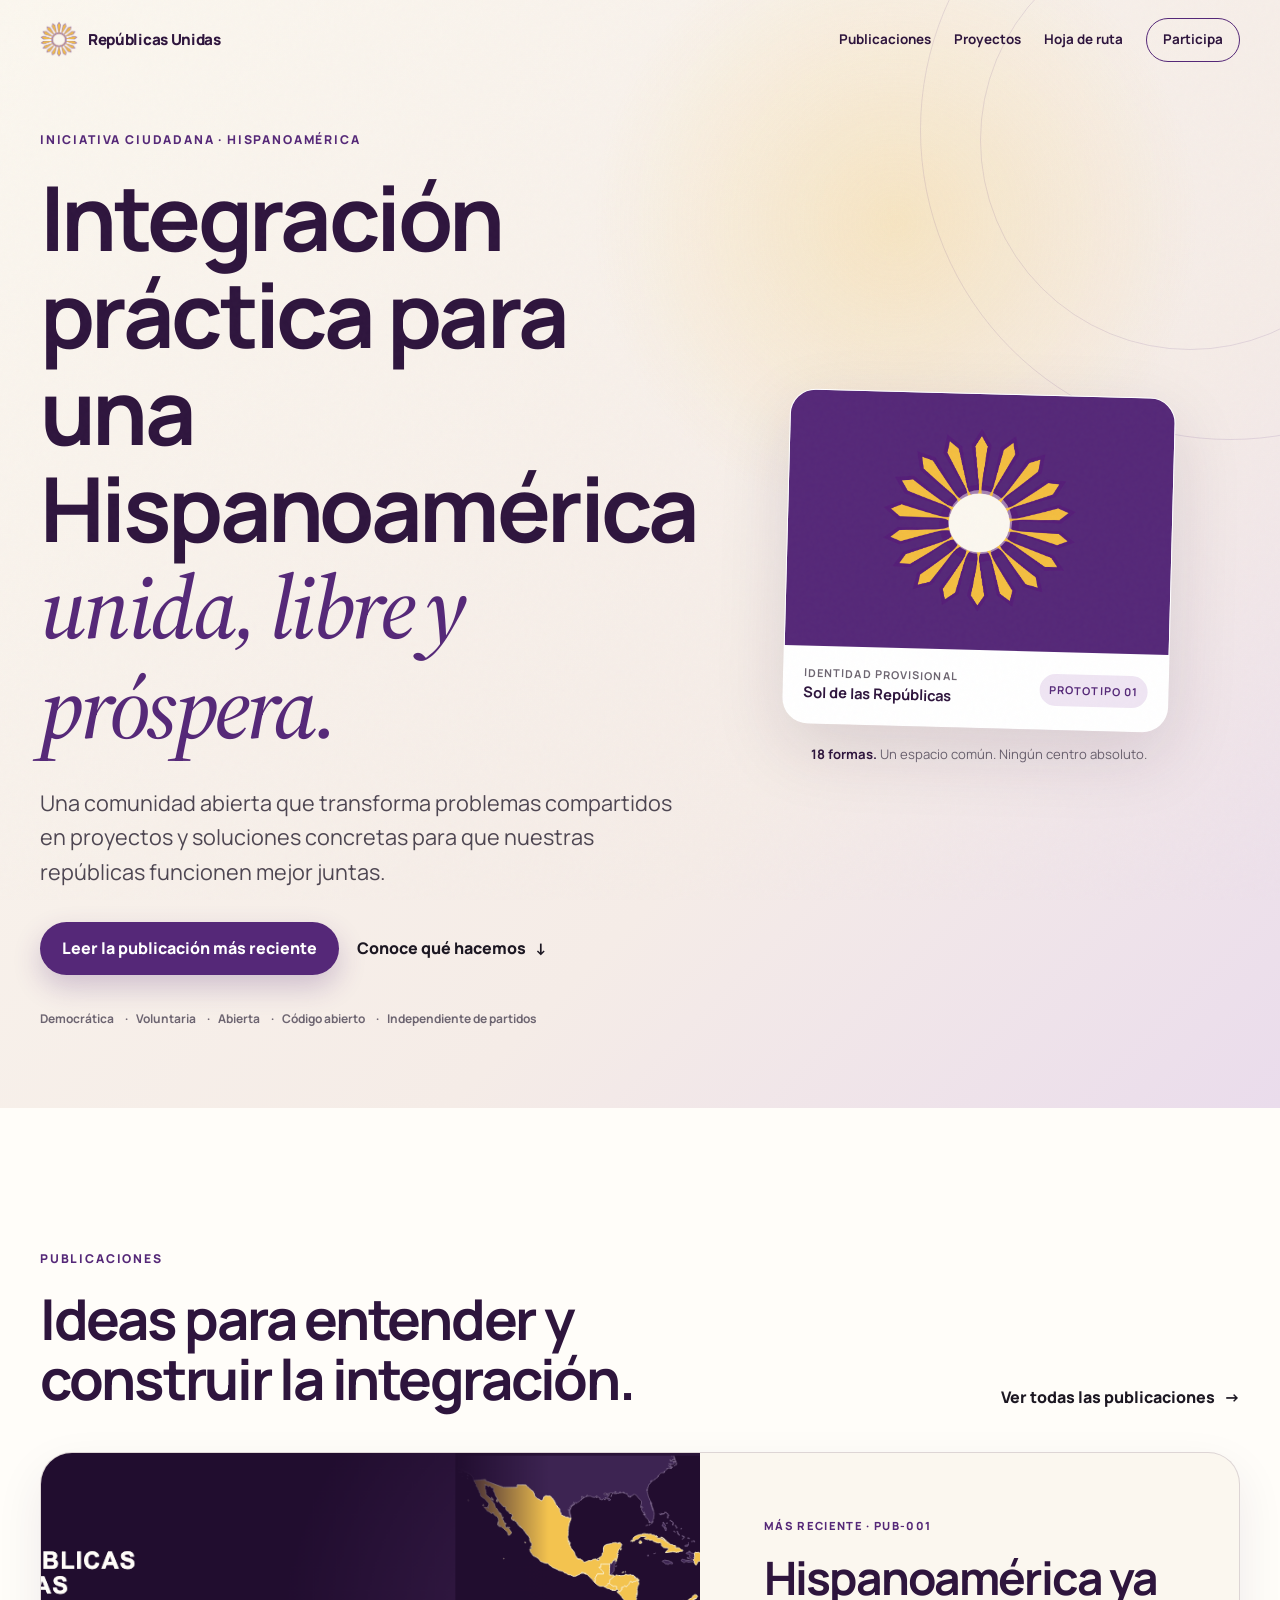
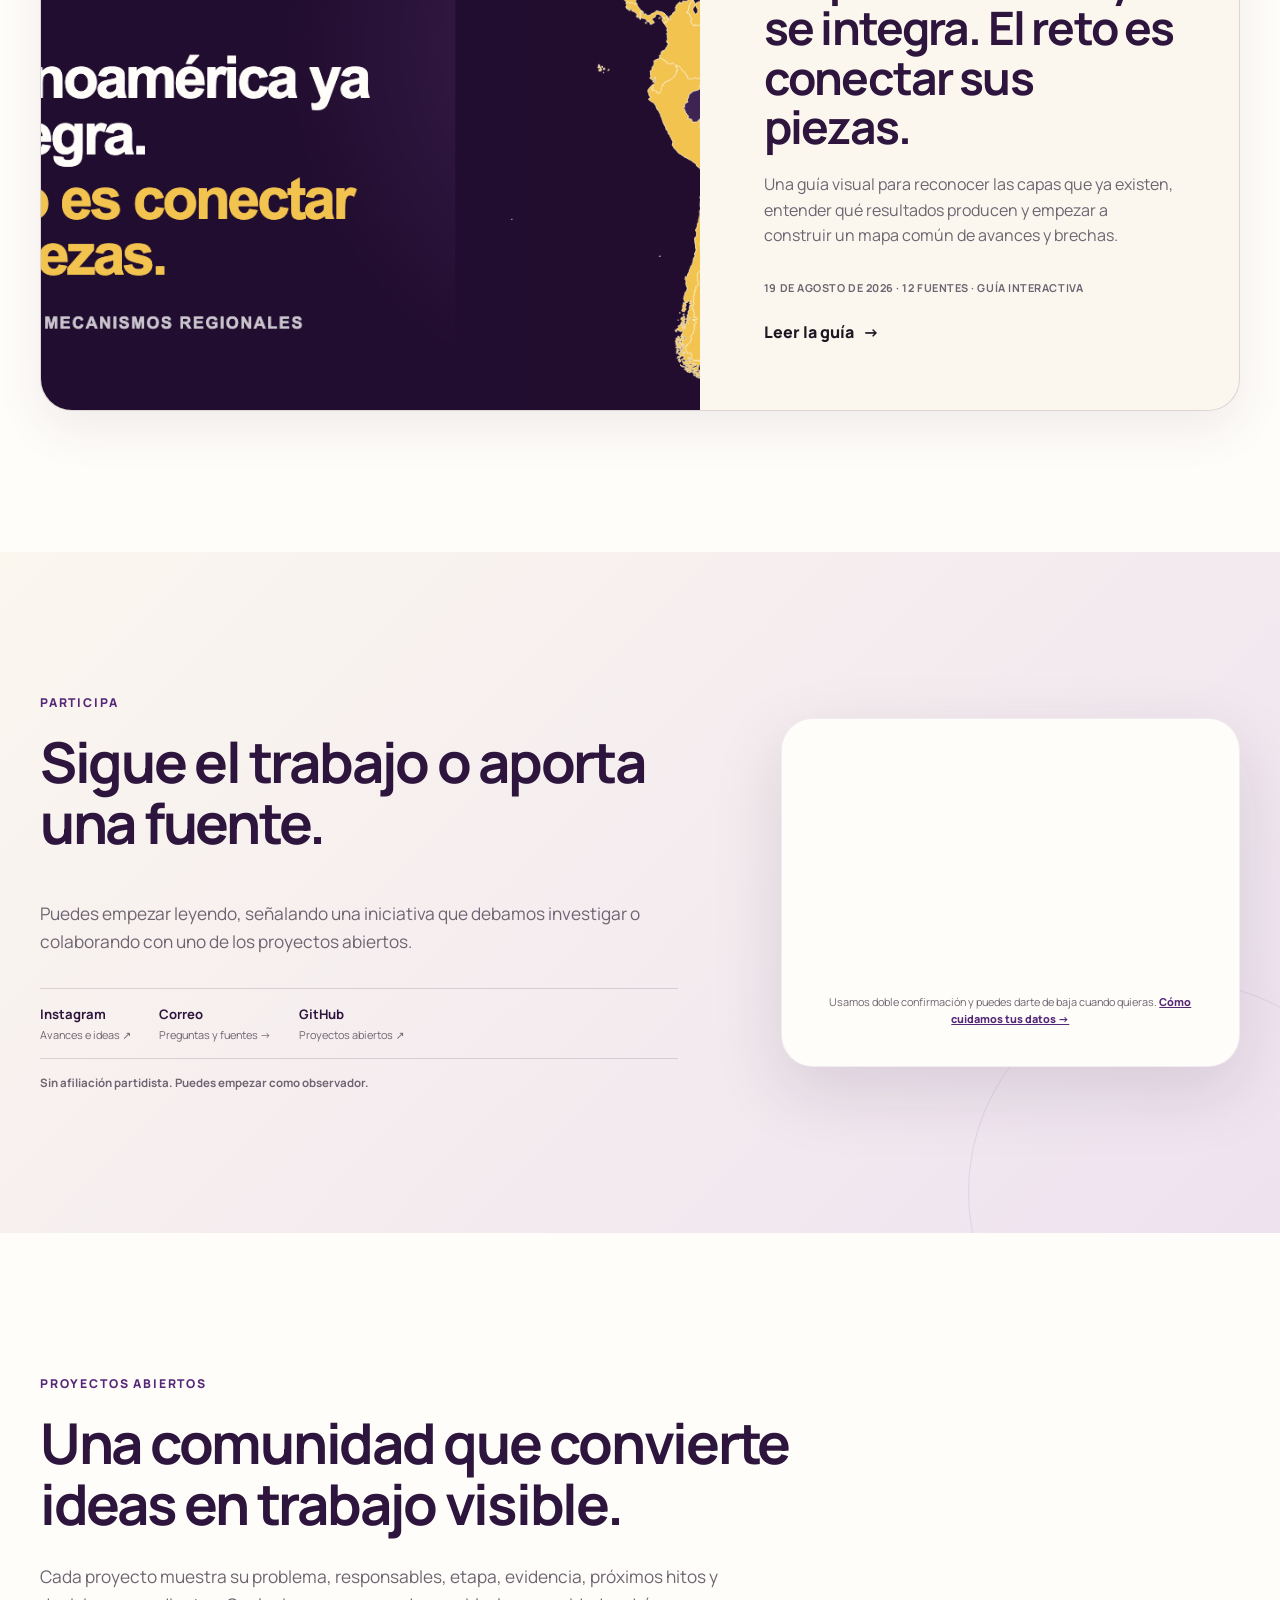
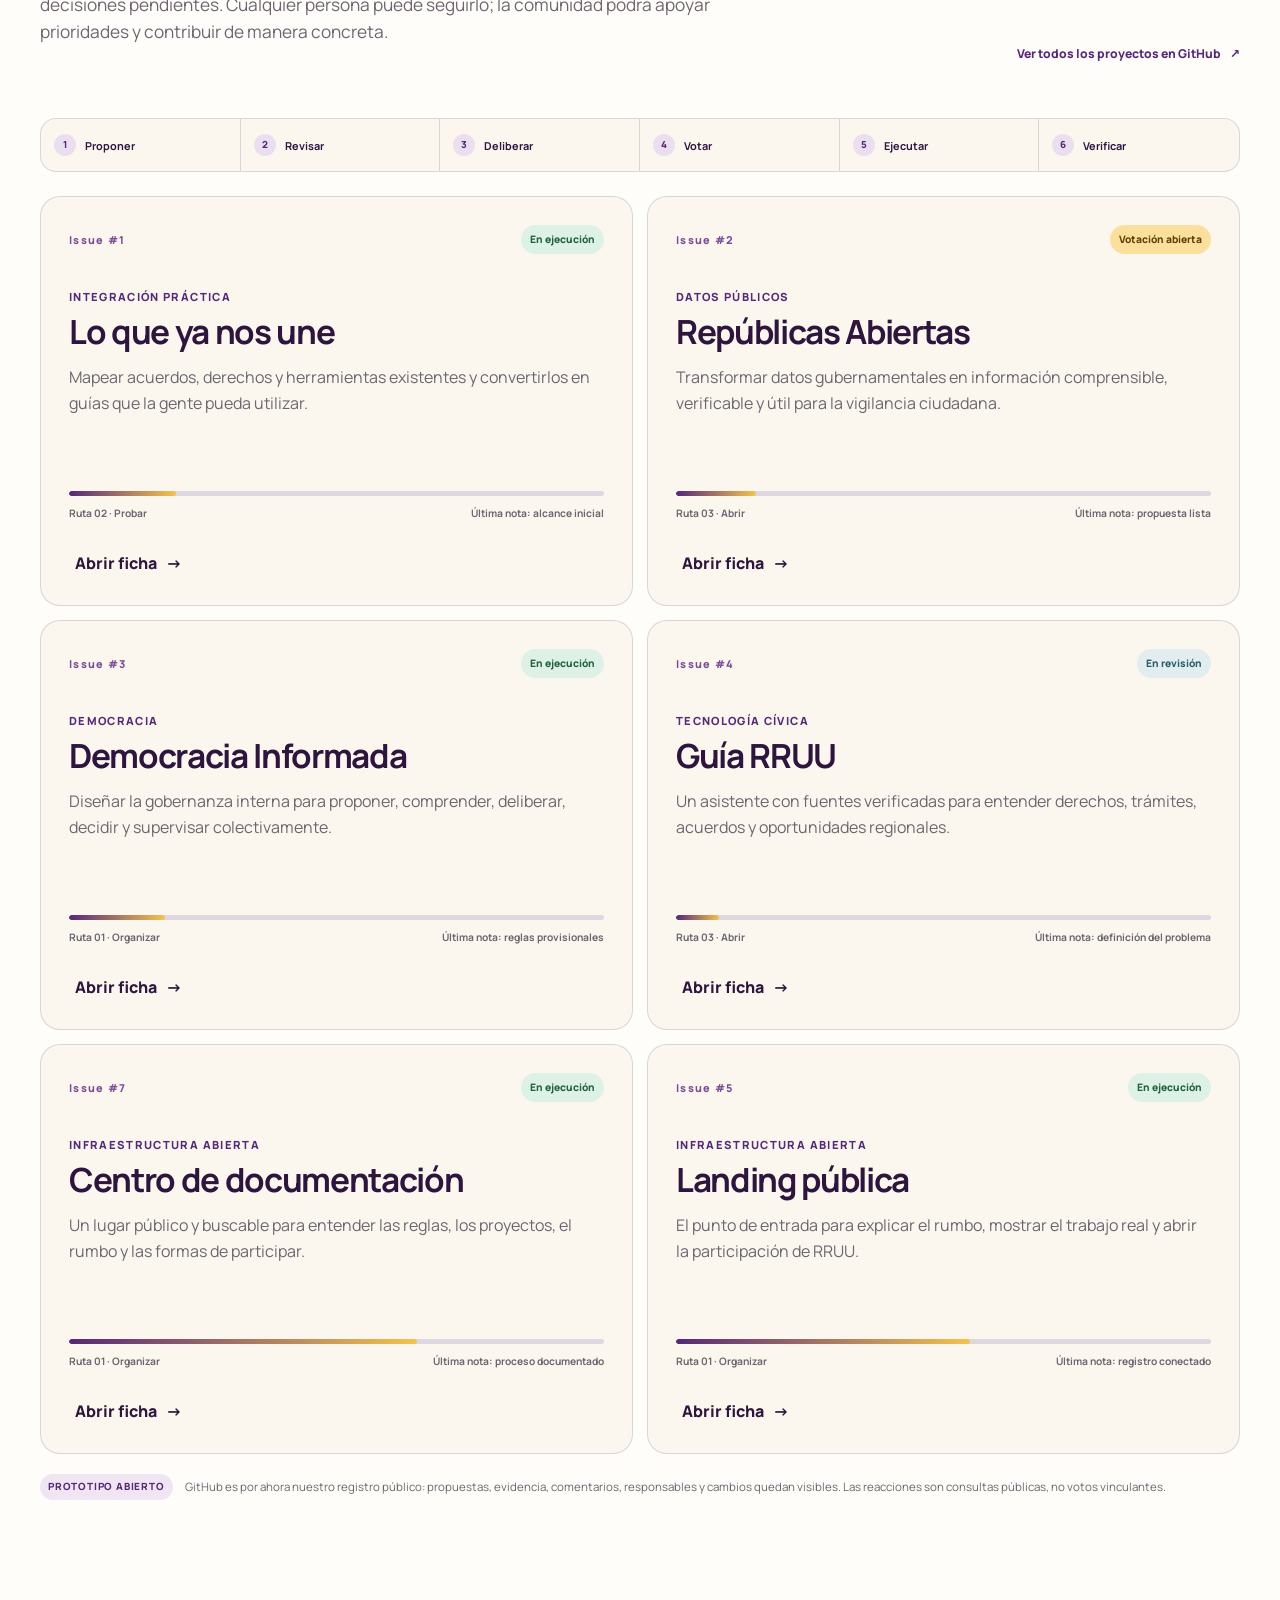
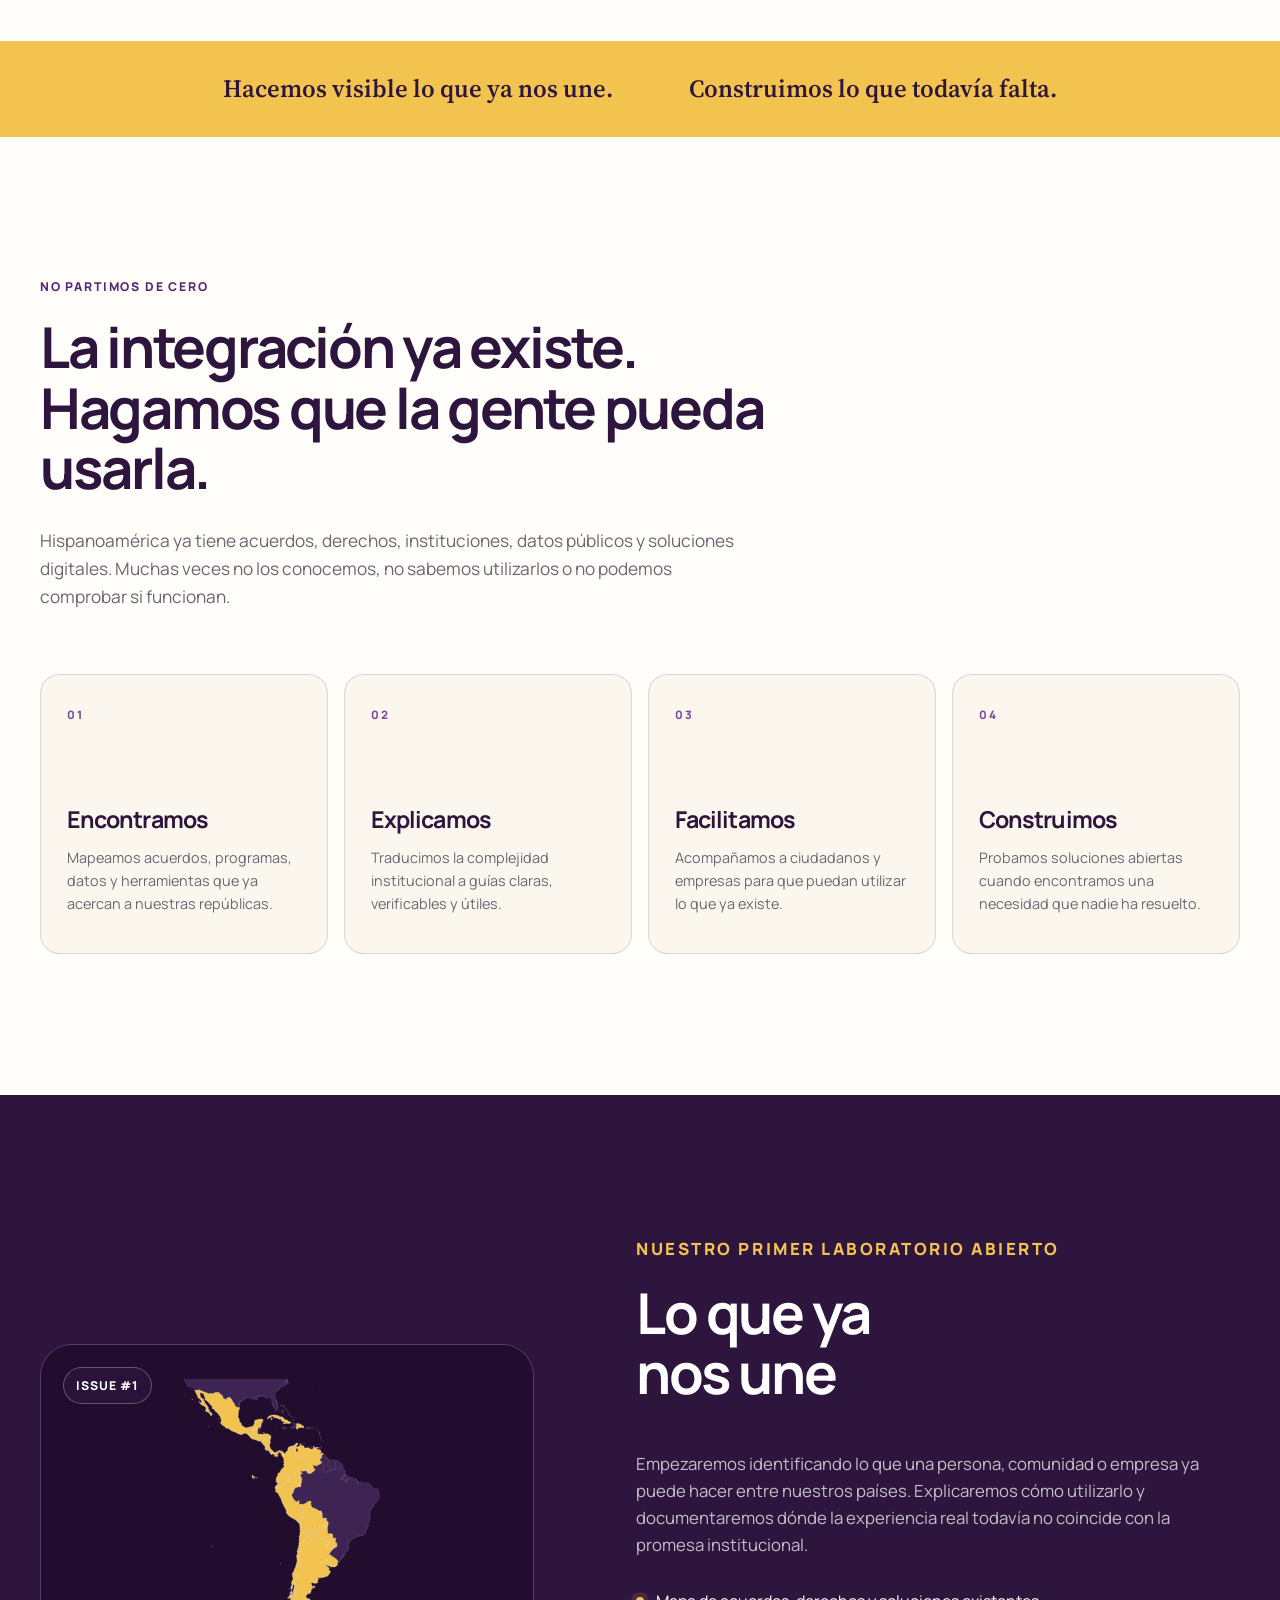
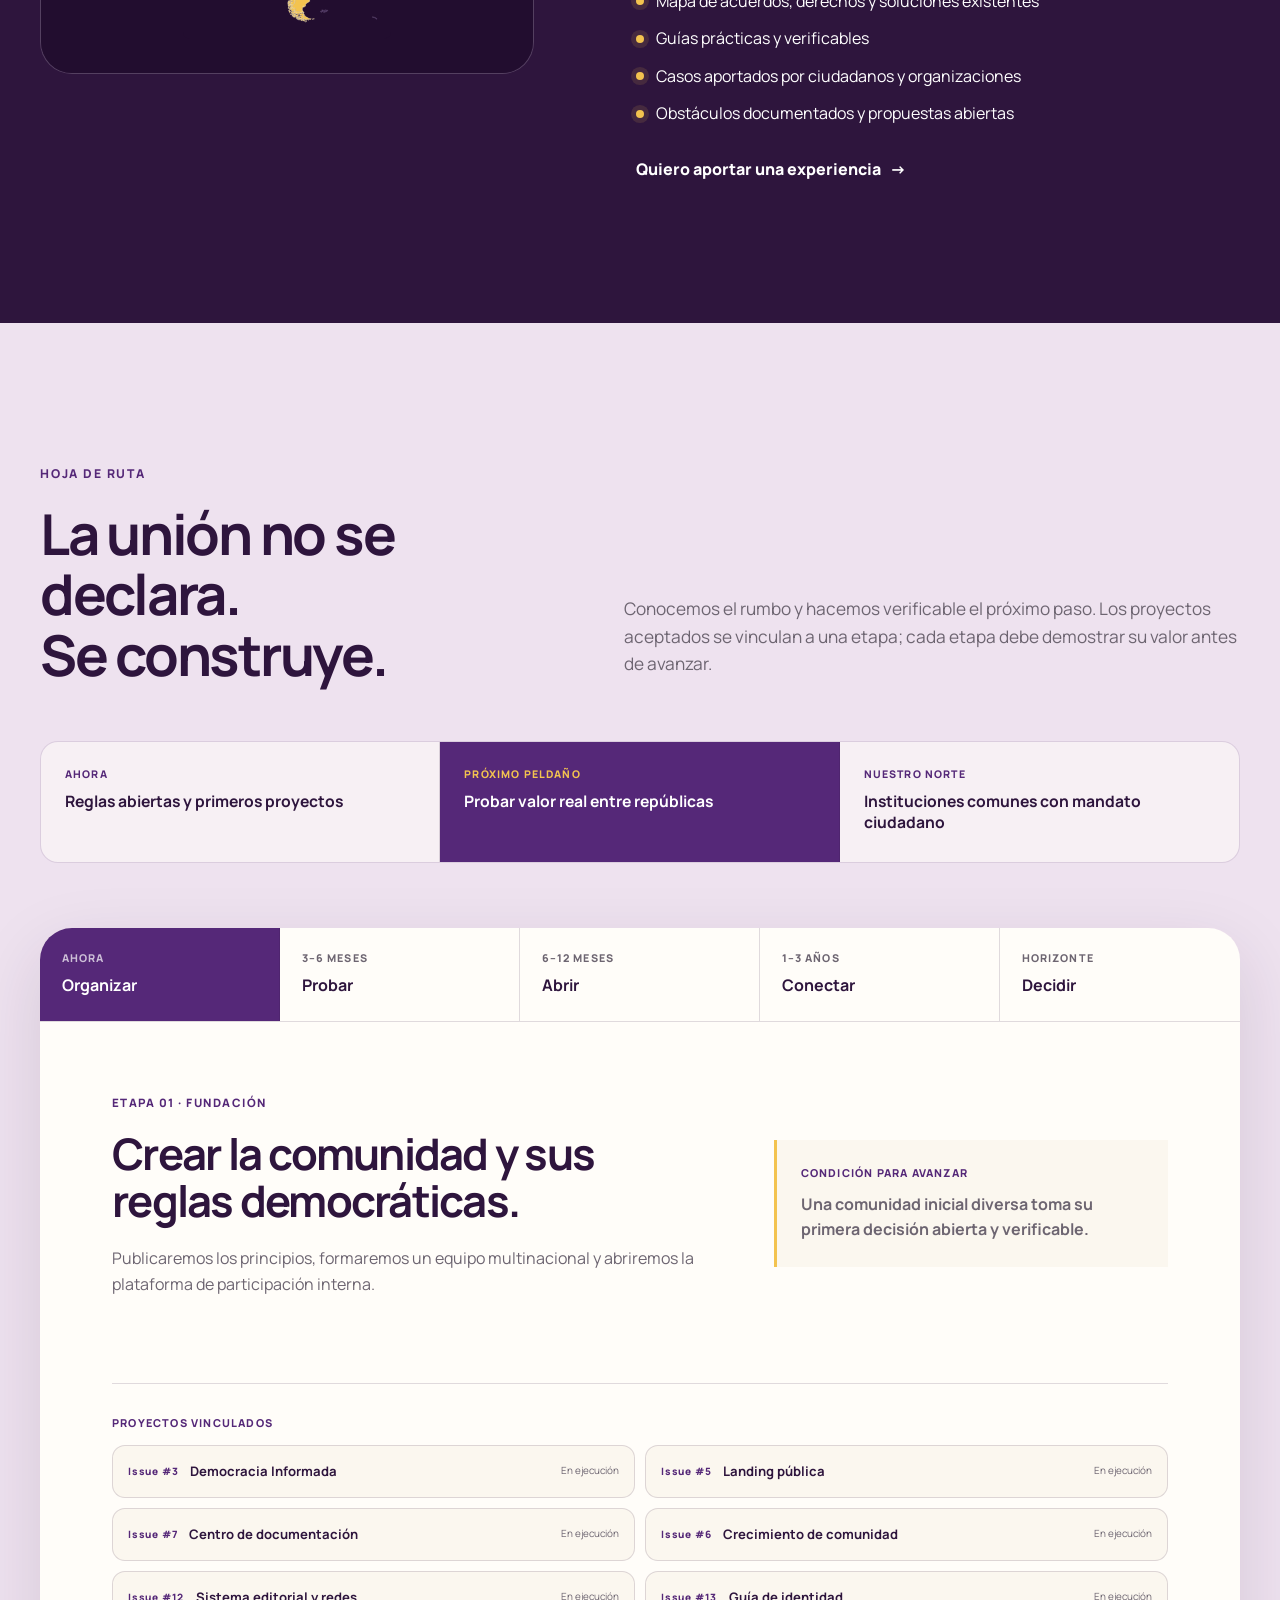
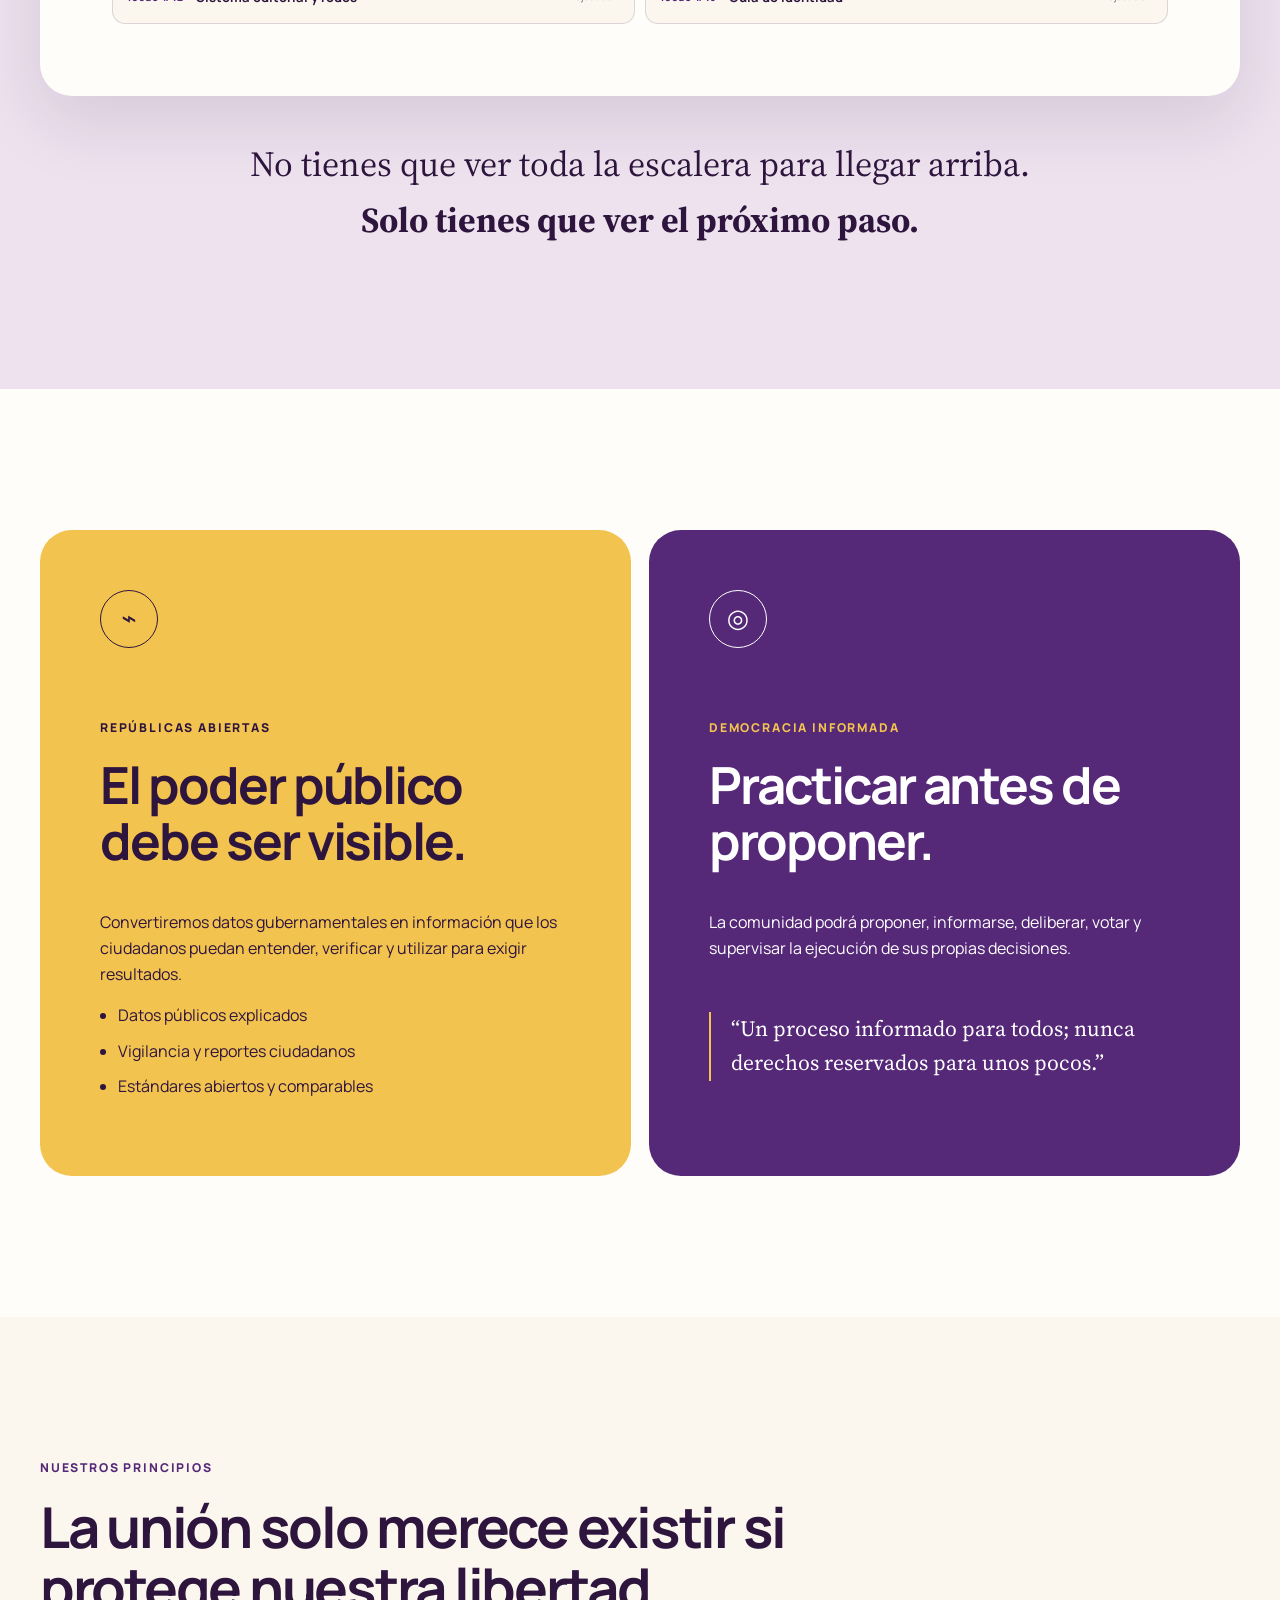
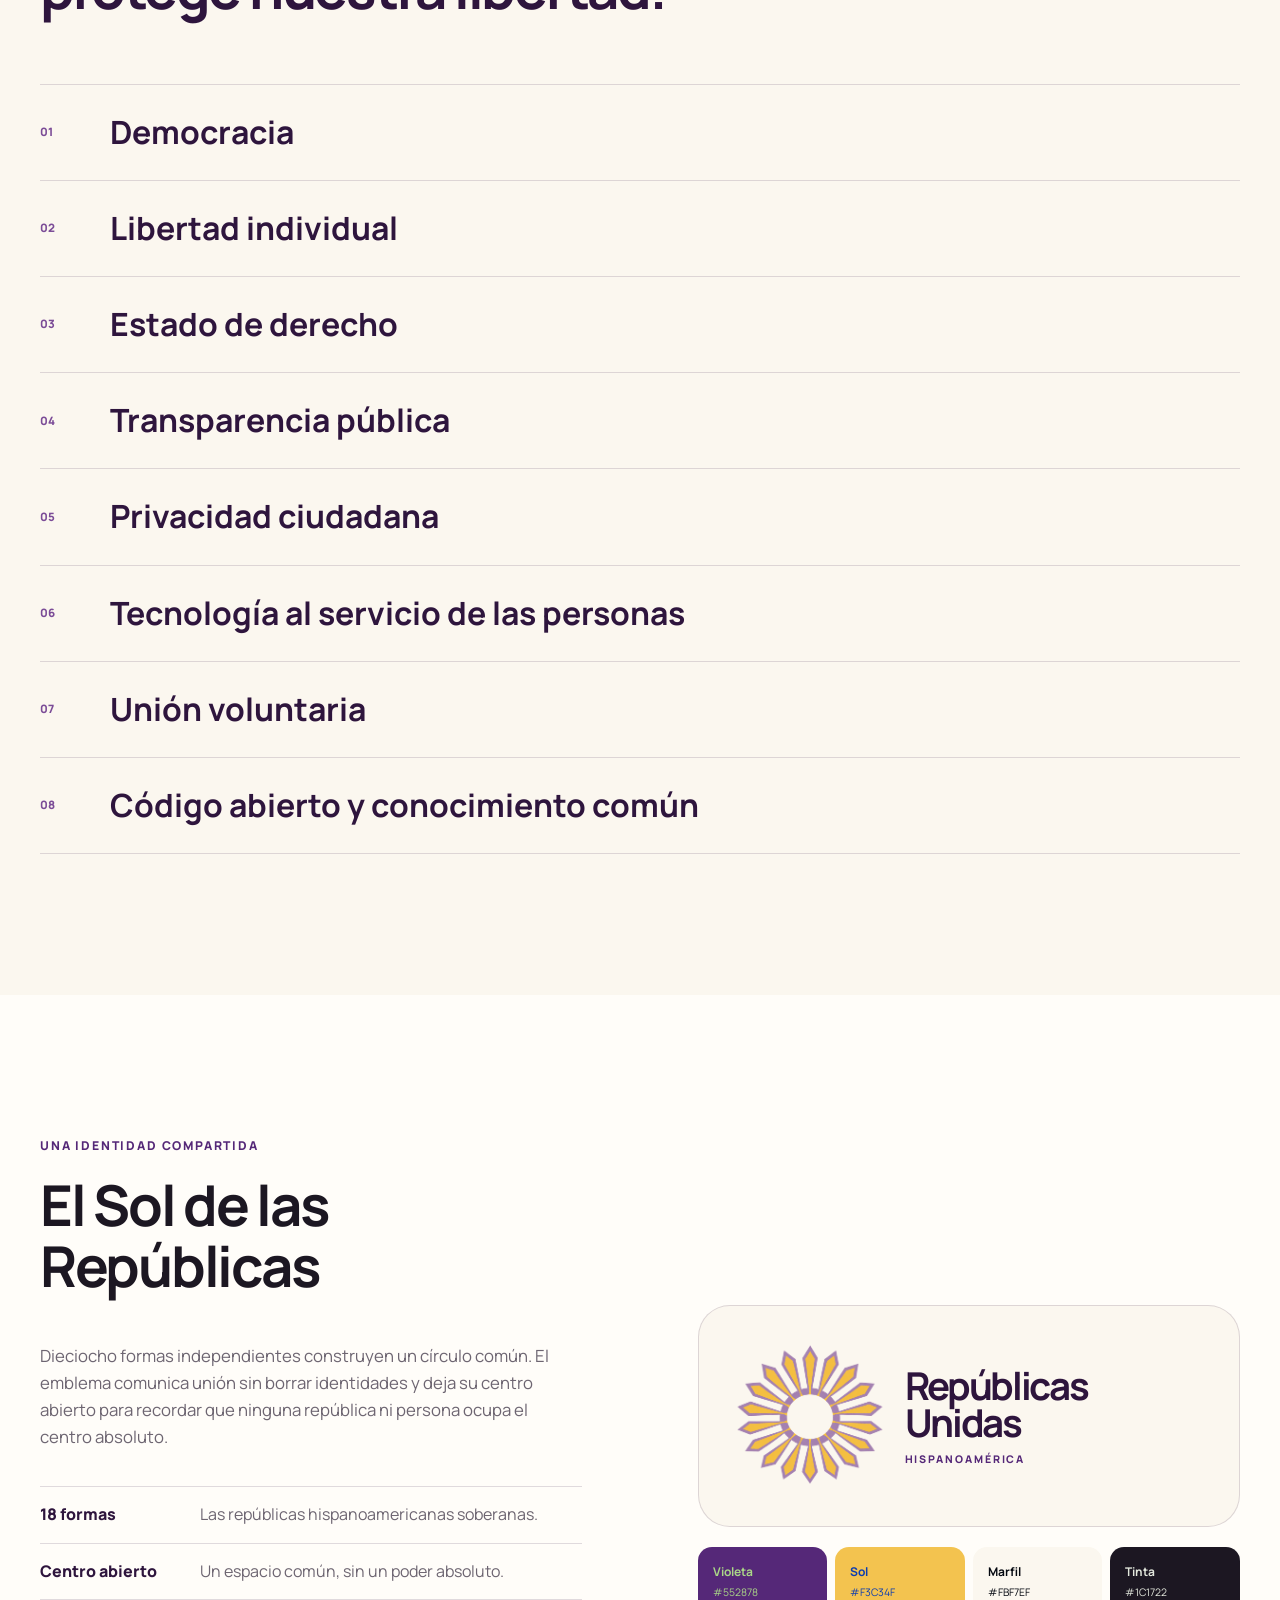
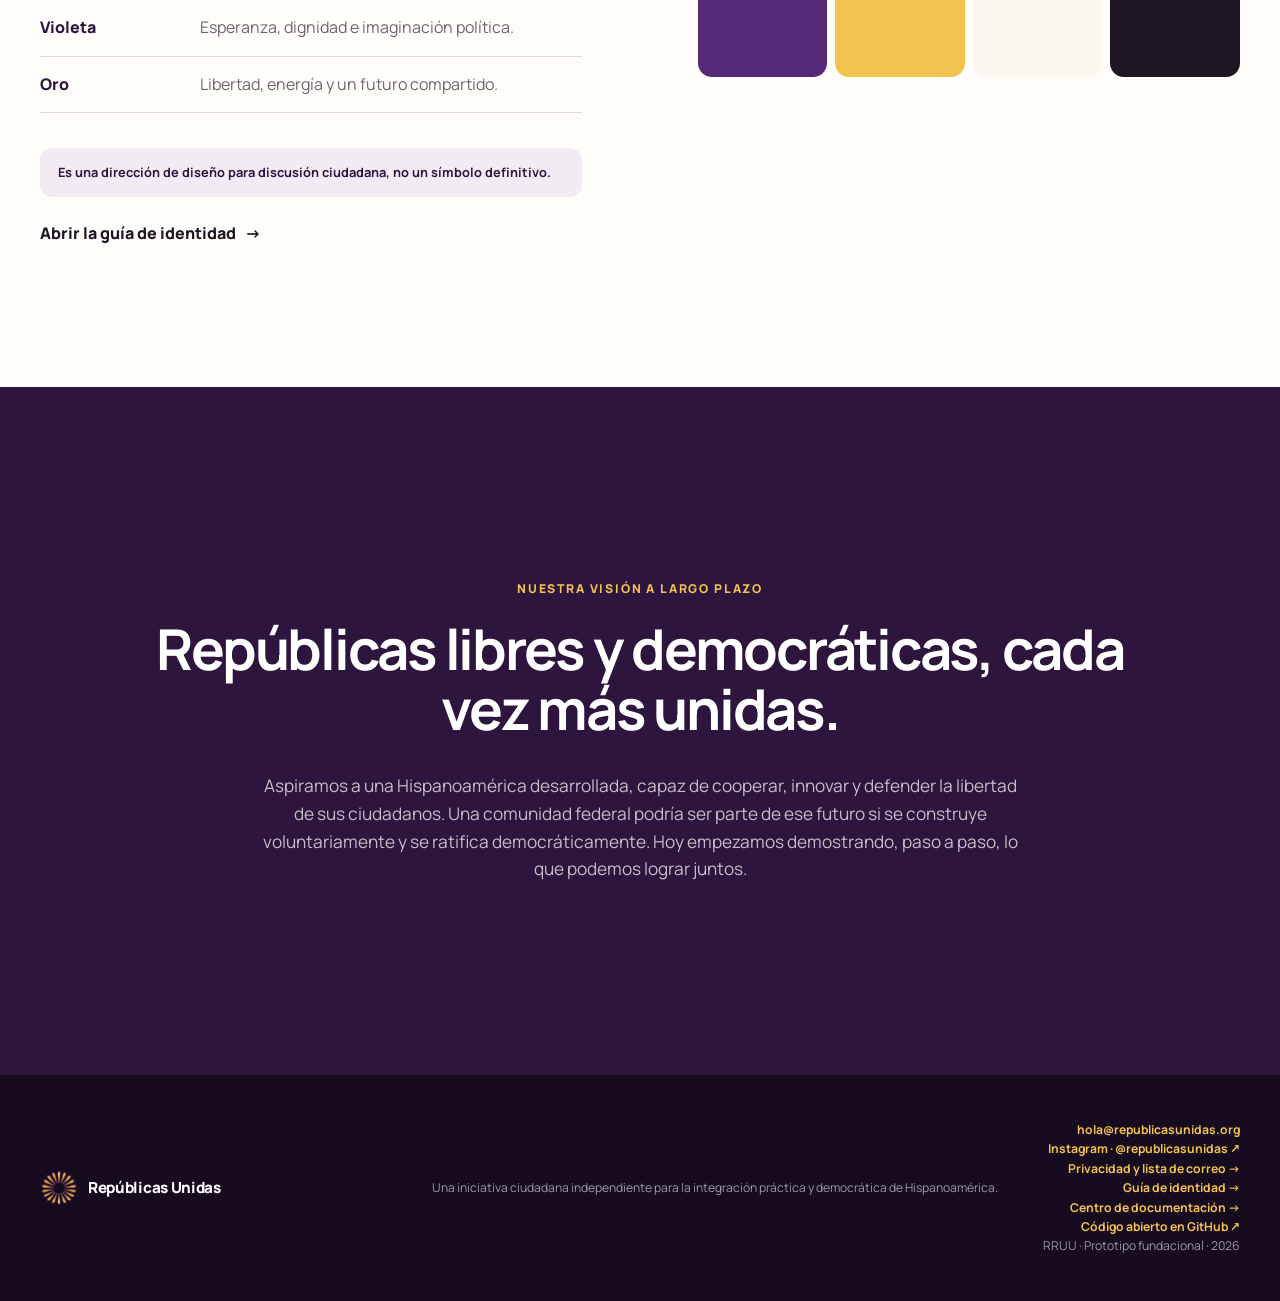
==== commit 25a47763: "Simplificar la portada y ampliar PUB-001 a Threads" ====
--- a/index.html
+++ b/index.html
@@ -18,6 +18,12 @@
       rel="stylesheet"
     />
     <link rel="stylesheet" href="styles.css" />
+    <!-- MailerLite Universal -->
+    <script>
+      (function(w,d,e,u,f,l,n){w[f]=w[f]||function(){(w[f].q=w[f].q||[]).push(arguments);},l=d.createElement(e),l.async=1,l.src=u,n=d.getElementsByTagName(e)[0],n.parentNode.insertBefore(l,n);})(window,document,"script","https://assets.mailerlite.com/js/universal.js","ml");
+      ml("account", "2585829");
+    </script>
+    <!-- End MailerLite Universal -->
   </head>
   <body>
     <a class="skip-link" href="#contenido">Saltar al contenido</a>
@@ -34,14 +40,9 @@
       </button>
 
       <nav id="site-nav" class="site-nav" aria-label="Navegación principal">
-        <a href="#que-hacemos">Qué hacemos</a>
         <a href="publicaciones/">Publicaciones</a>
         <a href="#proyectos">Proyectos</a>
         <a href="#hoja-ruta">Hoja de ruta</a>
-        <a href="docs/">Documentación</a>
-        <a href="#principios">Principios</a>
-        <a href="https://www.instagram.com/republicasunidas" target="_blank" rel="me noreferrer">Instagram ↗</a>
-        <a href="https://github.com/republicasunidas/republicas-unidas" target="_blank" rel="noreferrer">GitHub ↗</a>
         <a class="nav-cta" href="#participa">Participa</a>
       </nav>
     </header>
@@ -59,8 +60,8 @@
             concretas para que nuestras repúblicas funcionen mejor juntas.
           </p>
           <div class="hero-actions">
-            <a class="button button-primary" href="#participa">Participa desde el comienzo</a>
-            <a class="button button-quiet" href="#hoja-ruta">Explora la hoja de ruta <span>↓</span></a>
+            <a class="button button-primary" href="publicaciones/pub-001/">Leer la publicación más reciente</a>
+            <a class="text-link" href="#que-hacemos">Conoce qué hacemos <span>↓</span></a>
           </div>
           <ul class="trust-line" aria-label="Principios básicos">
             <li>Democrática</li>
@@ -91,93 +92,56 @@
         </div>
       </section>
 
+      <section class="section latest-section" aria-labelledby="latest-title">
+        <div class="latest-heading reveal">
+          <div>
+            <p class="eyebrow">Publicaciones</p>
+            <h2>Ideas para entender y construir la integración.</h2>
+          </div>
+          <a class="text-link" href="publicaciones/">Ver todas las publicaciones <span>→</span></a>
+        </div>
+
+        <article class="latest-card reveal">
+          <a class="latest-media" href="publicaciones/pub-001/" aria-label="Leer Hispanoamérica ya se integra. El reto es conectar sus piezas.">
+            <img src="assets/social/post-01-og-v3.png" alt="Mapa de Hispanoamérica conectado por distintas iniciativas regionales" />
+          </a>
+          <div class="latest-copy">
+            <p class="latest-kicker">Más reciente · PUB-001</p>
+            <h3 id="latest-title"><a href="publicaciones/pub-001/">Hispanoamérica ya se integra. El reto es conectar sus piezas.</a></h3>
+            <p>
+              Una guía visual para reconocer las capas que ya existen, entender qué resultados
+              producen y empezar a construir un mapa común de avances y brechas.
+            </p>
+            <p class="latest-meta">19 de agosto de 2026 · 12 fuentes · Guía interactiva</p>
+            <a class="text-link" href="publicaciones/pub-001/">Leer la guía <span>→</span></a>
+          </div>
+        </article>
+      </section>
+
       <section id="participa" class="section participate-section">
         <div class="participate-copy reveal">
-          <p class="eyebrow">Conecta desde el comienzo</p>
-          <h2>El próximo paso puede ser seguir, escribir o construir.</h2>
+          <p class="eyebrow">Participa</p>
+          <h2>Sigue el trabajo o aporta una fuente.</h2>
           <p class="participate-lede">
-            Elige cómo acercarte hoy. Puedes observar primero y participar más cuando encuentres un
-            proyecto que te importe.
-          </p>
-
-          <div class="participation-channels" aria-label="Canales oficiales de Repúblicas Unidas">
-            <a class="channel-card is-primary" href="https://www.instagram.com/republicasunidas" target="_blank" rel="me noreferrer">
-              <span class="channel-icon" aria-hidden="true">◎</span>
-              <span class="channel-copy">
-                <strong>Instagram</strong>
-                <small>Sigue avances, ideas y convocatorias.</small>
-              </span>
-              <span class="channel-arrow" aria-hidden="true">↗</span>
-            </a>
-
-            <a class="channel-card" href="mailto:hola@republicasunidas.org">
-              <span class="channel-icon" aria-hidden="true">✉</span>
-              <span class="channel-copy">
-                <strong>Contacto institucional</strong>
-                <small>Pregunta, propón o colabora.</small>
-              </span>
-              <span class="channel-arrow" aria-hidden="true">→</span>
-            </a>
-
-            <a class="channel-card" href="https://github.com/republicasunidas/republicas-unidas" target="_blank" rel="noreferrer">
-              <span class="channel-icon channel-icon-code" aria-hidden="true">&lt;/&gt;</span>
-              <span class="channel-copy">
-                <strong>GitHub</strong>
-                <small>Revisa proyectos y construye en abierto.</small>
-              </span>
-              <span class="channel-arrow" aria-hidden="true">↗</span>
-            </a>
-          </div>
+            Puedes empezar leyendo, señalando una iniciativa que debamos investigar o colaborando
+            con uno de los proyectos abiertos.
+          </p>
+
+          <nav class="participation-links" aria-label="Canales oficiales de Repúblicas Unidas">
+            <a href="https://www.instagram.com/republicasunidas" target="_blank" rel="me noreferrer"><strong>Instagram</strong><span>Avances e ideas ↗</span></a>
+            <a href="mailto:hola@republicasunidas.org"><strong>Correo</strong><span>Preguntas y fuentes →</span></a>
+            <a href="https://github.com/republicasunidas/republicas-unidas" target="_blank" rel="noreferrer"><strong>GitHub</strong><span>Proyectos abiertos ↗</span></a>
+          </nav>
 
           <p class="participation-note">Sin afiliación partidista. Puedes empezar como observador.</p>
         </div>
 
         <div class="signup-card reveal">
-          <form id="signup-form" novalidate>
-            <div class="form-step is-active" data-form-step="1">
-              <span class="form-progress">Lista fundadora · Paso 1 de 2</span>
-              <h3>Recibe la próxima convocatoria</h3>
-              <label for="email">Correo electrónico</label>
-              <input id="email" name="email" type="email" autocomplete="email" placeholder="tu@correo.com" required />
-              <label for="country">País</label>
-              <select id="country" name="country" required>
-                <option value="">Selecciona tu país</option>
-                <option>Argentina</option><option>Bolivia</option><option>Chile</option>
-                <option>Colombia</option><option>Costa Rica</option><option>Cuba</option>
-                <option>Ecuador</option><option>El Salvador</option><option>Guatemala</option>
-                <option>Honduras</option><option>México</option><option>Nicaragua</option>
-                <option>Panamá</option><option>Paraguay</option><option>Perú</option>
-                <option>República Dominicana</option><option>Uruguay</option><option>Venezuela</option>
-                <option>Otro</option>
-              </select>
-              <button class="button button-primary button-full" type="submit">Elegir cómo participar</button>
-              <p class="form-privacy">
-                La lista está en construcción: este formulario todavía no envía ni almacena datos.
-                <a href="https://github.com/republicasunidas/republicas-unidas/issues/11" target="_blank" rel="noreferrer">Sigue el desarrollo del sistema de inscripción ↗</a>
-              </p>
-            </div>
-
-            <div class="form-step" data-form-step="2">
-              <span class="form-progress">Paso 2 de 2</span>
-              <h3>¿Cómo te gustaría participar?</h3>
-              <div class="role-options">
-                <label><input type="radio" name="role" value="reportar" /> <span>Reportar un problema</span></label>
-                <label><input type="radio" name="role" value="investigar" /> <span>Investigar soluciones</span></label>
-                <label><input type="radio" name="role" value="datos" /> <span>Analizar datos públicos</span></label>
-                <label><input type="radio" name="role" value="tecnologia" /> <span>Construir tecnología</span></label>
-                <label><input type="radio" name="role" value="organizar" /> <span>Organizar una comunidad</span></label>
-                <label><input type="radio" name="role" value="informarme" checked /> <span>Mantenerme informado</span></label>
-              </div>
-              <button class="button button-primary button-full" type="button" data-finish-signup>Terminar</button>
-            </div>
-
-            <div class="form-step form-success" data-form-step="success" aria-live="polite">
-              <img src="assets/sol-de-las-republicas.png" alt="" />
-              <h3>Gracias por dar el primer paso.</h3>
-              <p>En la versión pública conectaremos este formulario a una lista con consentimiento verificable.</p>
-              <button class="text-link reset-form" type="button">Volver al formulario</button>
-            </div>
-          </form>
+          <div class="ml-embedded" data-form="46JKiX"></div>
+          <p class="form-privacy">
+            Usamos doble confirmación y puedes darte de baja cuando quieras.
+            <a href="privacidad/">Cómo cuidamos tus datos →</a>
+          </p>
         </div>
       </section>
 
@@ -193,9 +157,7 @@
             </p>
           </div>
           <div class="projects-header-actions">
-            <a class="button button-primary" href="https://github.com/republicasunidas/republicas-unidas/issues/new?template=project-proposal.yml" target="_blank" rel="noreferrer">Proponer en GitHub ↗</a>
-            <a class="text-link" href="https://github.com/orgs/republicasunidas/projects/2" target="_blank" rel="noreferrer">Ver tablero público <span>→</span></a>
-            <a class="text-link" href="https://github.com/republicasunidas/republicas-unidas" target="_blank" rel="noreferrer">Ver código y decisiones <span>→</span></a>
+            <a class="text-link" href="https://github.com/orgs/republicasunidas/projects/2" target="_blank" rel="noreferrer">Ver todos los proyectos en GitHub <span>↗</span></a>
           </div>
         </div>
 
@@ -207,15 +169,6 @@
           <li><span>5</span><strong>Ejecutar</strong></li>
           <li><span>6</span><strong>Verificar</strong></li>
         </ol>
-
-        <div class="project-filters reveal" aria-label="Filtrar proyectos">
-          <button class="project-filter is-active" type="button" data-filter="all">Todos</button>
-          <button class="project-filter" type="button" data-filter="integracion">Integración</button>
-          <button class="project-filter" type="button" data-filter="datos">Datos públicos</button>
-          <button class="project-filter" type="button" data-filter="democracia">Democracia</button>
-          <button class="project-filter" type="button" data-filter="tecnologia">Tecnología</button>
-        </div>
-
         <div class="project-registry">
           <article class="registry-card reveal" data-category="integracion">
             <div class="registry-topline">
@@ -229,7 +182,6 @@
             <div class="project-meta"><span>Ruta 02 · Probar</span><span>Última nota: alcance inicial</span></div>
             <div class="registry-actions">
               <button class="text-link project-open" type="button" data-project="existing">Abrir ficha <span>→</span></button>
-              <a class="support-button" href="https://github.com/republicasunidas/republicas-unidas/issues/1" target="_blank" rel="noreferrer">Apoyar en GitHub ↗</a>
             </div>
           </article>
 
@@ -245,7 +197,6 @@
             <div class="project-meta"><span>Ruta 03 · Abrir</span><span>Última nota: propuesta lista</span></div>
             <div class="registry-actions">
               <button class="text-link project-open" type="button" data-project="open-data">Abrir ficha <span>→</span></button>
-              <a class="support-button vote-cta" href="https://github.com/republicasunidas/republicas-unidas/issues/2" target="_blank" rel="noreferrer">Votar en GitHub ↗</a>
             </div>
           </article>
 
@@ -261,7 +212,6 @@
             <div class="project-meta"><span>Ruta 01 · Organizar</span><span>Última nota: reglas provisionales</span></div>
             <div class="registry-actions">
               <button class="text-link project-open" type="button" data-project="democracy">Abrir ficha <span>→</span></button>
-              <a class="support-button" href="https://github.com/republicasunidas/republicas-unidas/issues/3" target="_blank" rel="noreferrer">Apoyar en GitHub ↗</a>
             </div>
           </article>
 
@@ -277,7 +227,6 @@
             <div class="project-meta"><span>Ruta 03 · Abrir</span><span>Última nota: definición del problema</span></div>
             <div class="registry-actions">
               <button class="text-link project-open" type="button" data-project="guide">Abrir ficha <span>→</span></button>
-              <a class="support-button" href="https://github.com/republicasunidas/republicas-unidas/issues/4" target="_blank" rel="noreferrer">Apoyar en GitHub ↗</a>
             </div>
           </article>
 
@@ -293,7 +242,6 @@
             <div class="project-meta"><span>Ruta 01 · Organizar</span><span>Última nota: proceso documentado</span></div>
             <div class="registry-actions">
               <button class="text-link project-open" type="button" data-project="docs">Abrir ficha <span>→</span></button>
-              <a class="support-button" href="docs/">Leer documentación →</a>
             </div>
           </article>
 
@@ -309,7 +257,6 @@
             <div class="project-meta"><span>Ruta 01 · Organizar</span><span>Última nota: registro conectado</span></div>
             <div class="registry-actions">
               <button class="text-link project-open" type="button" data-project="landing">Abrir ficha <span>→</span></button>
-              <a class="support-button" href="https://github.com/republicasunidas/republicas-unidas/issues/5" target="_blank" rel="noreferrer">Contribuir en GitHub ↗</a>
             </div>
           </article>
         </div>
@@ -516,8 +463,7 @@
           </dl>
           <p class="prototype-warning">Es una dirección de diseño para discusión ciudadana, no un símbolo definitivo.</p>
           <div class="identity-actions">
-            <a class="button button-primary" href="identidad/">Abrir la guía de identidad</a>
-            <a class="text-link" href="https://github.com/republicasunidas/republicas-unidas/issues/new?template=identity-change.yml" target="_blank" rel="noreferrer">Proponer una mejora <span>↗</span></a>
+            <a class="text-link" href="identidad/">Abrir la guía de identidad <span>→</span></a>
           </div>
         </div>
 
@@ -589,7 +535,7 @@
         <span>Repúblicas Unidas</span>
       </a>
       <p>Una iniciativa ciudadana independiente para la integración práctica y democrática de Hispanoamérica.</p>
-      <p class="footer-meta"><a href="mailto:hola@republicasunidas.org">hola@republicasunidas.org</a><br /><a href="https://www.instagram.com/republicasunidas" target="_blank" rel="me noreferrer">Instagram · @republicasunidas ↗</a><br /><a href="identidad/">Guía de identidad →</a><br /><a href="docs/">Centro de documentación →</a><br /><a href="https://github.com/republicasunidas/republicas-unidas" target="_blank" rel="noreferrer">Código abierto en GitHub ↗</a><br />RRUU · Prototipo fundacional · 2026</p>
+      <p class="footer-meta"><a href="mailto:hola@republicasunidas.org">hola@republicasunidas.org</a><br /><a href="https://www.instagram.com/republicasunidas" target="_blank" rel="me noreferrer">Instagram · @republicasunidas ↗</a><br /><a href="privacidad/">Privacidad y lista de correo →</a><br /><a href="identidad/">Guía de identidad →</a><br /><a href="docs/">Centro de documentación →</a><br /><a href="https://github.com/republicasunidas/republicas-unidas" target="_blank" rel="noreferrer">Código abierto en GitHub ↗</a><br />RRUU · Prototipo fundacional · 2026</p>
     </footer>
 
     <script src="script.js"></script>
--- a/styles.css
+++ b/styles.css
@@ -164,7 +164,7 @@
   font-weight: 500;
 }
 .hero-lede { max-width: 690px; margin-bottom: 32px; color: #4d4551; font-size: clamp(1.08rem, 1.7vw, 1.35rem); }
-.hero-actions { display: flex; flex-wrap: wrap; gap: 12px; }
+.hero-actions { display: flex; flex-wrap: wrap; align-items: center; gap: 18px; }
 
 .button {
   display: inline-flex;
@@ -259,6 +259,20 @@
 .section-intro h2 { margin-bottom: 28px; color: var(--violet-dark); }
 .section-intro > p:last-child { max-width: 700px; color: var(--muted); font-size: 1.08rem; }
 
+.latest-section { background: var(--paper); }
+.latest-heading { display: flex; align-items: end; justify-content: space-between; gap: 40px; margin-bottom: 42px; }
+.latest-heading h2 { max-width: 760px; margin: 0; color: var(--violet-dark); }
+.latest-card { display: grid; grid-template-columns: minmax(0, 1.1fr) minmax(360px, .9fr); overflow: hidden; border: 1px solid var(--line); border-radius: var(--radius-lg); background: var(--ivory); box-shadow: 0 18px 48px rgba(46, 21, 61, .08); }
+.latest-media { min-height: 440px; overflow: hidden; background: var(--violet-dark); }
+.latest-media img { width: 100%; height: 100%; object-fit: cover; transition: transform 280ms ease; }
+.latest-media:hover img { transform: scale(1.015); }
+.latest-copy { display: flex; flex-direction: column; justify-content: center; padding: clamp(32px, 5vw, 64px); }
+.latest-kicker { margin-bottom: 18px; color: var(--violet); font-size: .7rem; font-weight: 800; letter-spacing: .12em; text-transform: uppercase; }
+.latest-copy h3 { margin-bottom: 20px; color: var(--violet-dark); font-size: clamp(2rem, 3.6vw, 3.5rem); }
+.latest-copy h3 a { text-decoration: none; }
+.latest-copy > p:not(.latest-kicker):not(.latest-meta) { color: var(--muted); }
+.latest-meta { margin: 14px 0 24px; color: var(--muted); font-size: .68rem; font-weight: 700; text-transform: uppercase; letter-spacing: .05em; }
+
 .method-grid { display: grid; grid-template-columns: repeat(4, 1fr); gap: 16px; margin-top: 64px; }
 .method-card {
   min-height: 280px;
@@ -274,9 +288,8 @@
 .projects-section { background: var(--paper); }
 .projects-header { display: flex; align-items: end; justify-content: space-between; gap: 50px; }
 .projects-header .section-intro { max-width: 820px; }
-.projects-header .button { flex: 0 0 auto; margin-bottom: 8px; }
 .projects-header-actions { display: grid; justify-items: start; gap: 10px; flex: 0 0 auto; }
-.projects-header-actions .text-link { color: var(--violet); font-size: .72rem; }
+.projects-header-actions .text-link { color: var(--violet); font-size: .76rem; }
 .project-lifecycle {
   display: grid;
   grid-template-columns: repeat(6, 1fr);
@@ -291,19 +304,6 @@
 .project-lifecycle li:not(:last-child) { border-right: 1px solid var(--line); }
 .project-lifecycle span { display: grid; place-items: center; flex: 0 0 auto; width: 22px; height: 22px; border-radius: 50%; background: #eadff0; color: var(--violet); font-size: .61rem; font-weight: 800; }
 .project-lifecycle strong { color: var(--violet-dark); }
-.project-filters { display: flex; flex-wrap: wrap; gap: 8px; margin: 55px 0 24px; }
-.project-lifecycle + .project-filters { margin-top: 0; }
-.project-filter {
-  padding: 9px 14px;
-  border: 1px solid var(--line);
-  border-radius: 999px;
-  background: transparent;
-  color: var(--violet-dark);
-  font-size: .72rem;
-  font-weight: 800;
-  cursor: pointer;
-}
-.project-filter:hover, .project-filter.is-active { border-color: var(--violet); background: var(--violet); color: var(--white); }
 .project-registry { display: grid; grid-template-columns: 1fr 1fr; gap: 14px; }
 .registry-card {
   display: flex;
@@ -333,25 +333,8 @@
 .project-progress { height: 5px; margin-top: auto; overflow: hidden; border-radius: 999px; background: #dfd7df; }
 .project-progress span { display: block; width: var(--progress); height: 100%; border-radius: inherit; background: linear-gradient(90deg, var(--violet), var(--gold)); }
 .project-meta { display: flex; justify-content: space-between; gap: 16px; margin-top: 9px; color: var(--muted); font-size: .64rem; font-weight: 700; }
-.registry-actions { display: flex; align-items: center; justify-content: space-between; gap: 16px; margin-top: 28px; }
+.registry-actions { display: flex; align-items: center; margin-top: 28px; }
 .registry-actions .text-link { color: var(--violet-dark); }
-.support-button {
-  display: inline-flex;
-  align-items: center;
-  justify-content: center;
-  padding: 9px 12px;
-  border: 1px solid var(--line);
-  border-radius: 999px;
-  background: var(--paper);
-  color: var(--violet);
-  font-size: .68rem;
-  font-weight: 800;
-  text-decoration: none;
-  cursor: pointer;
-}
-.support-button:hover, .support-button.is-supported { border-color: var(--violet); background: var(--violet); color: var(--white); }
-.vote-cta { border-color: var(--gold); background: var(--gold); color: var(--violet-dark); }
-.vote-cta:hover { border-color: var(--violet-dark); background: var(--violet-dark); color: var(--white); }
 .registry-note { display: flex; align-items: center; gap: 12px; margin-top: 20px; color: var(--muted); font-size: .72rem; }
 .registry-note span { padding: 5px 8px; border-radius: 999px; background: #efe5f3; color: var(--violet); font-size: .62rem; font-weight: 800; text-transform: uppercase; letter-spacing: .08em; }
 .registry-note p { margin: 0; }
@@ -520,46 +503,54 @@
 .vision-section h2 { margin-bottom: 32px; }
 .vision-section p:last-child { max-width: 760px; margin: 0 auto; color: rgba(255,255,255,.72); font-size: 1.08rem; }
 
-.participate-section { position: relative; display: grid; grid-template-columns: 1fr .82fr; gap: clamp(50px, 8vw, 110px); align-items: center; overflow: hidden; background: linear-gradient(135deg, var(--ivory), #eee2ef); }
+.participate-section { position: relative; display: grid; grid-template-columns: 1fr .72fr; gap: clamp(50px, 8vw, 110px); align-items: center; overflow: hidden; background: linear-gradient(135deg, var(--ivory), #eee2ef); }
 .participate-section::after { position: absolute; right: -110px; bottom: -170px; width: 420px; height: 420px; border: 1px solid rgba(85,40,120,.1); border-radius: 50%; content: ""; pointer-events: none; }
 .participate-copy, .signup-card { position: relative; z-index: 1; }
 .participate-copy h2 { max-width: 680px; color: var(--violet-dark); }
 .participate-copy .participate-lede { max-width: 650px; color: var(--muted); font-size: 1.08rem; }
-.participation-channels { display: grid; gap: 10px; margin-top: 30px; }
-.channel-card { display: grid; grid-template-columns: auto 1fr auto; gap: 14px; align-items: center; min-height: 72px; padding: 13px 16px; border: 1px solid var(--line); border-radius: 15px; background: rgba(255,255,255,.62); color: var(--violet-dark); text-decoration: none; transition: transform .2s ease, border-color .2s ease, box-shadow .2s ease; }
-.channel-card:hover { transform: translateY(-2px); border-color: rgba(85,40,120,.28); box-shadow: 0 12px 28px rgba(50,28,60,.1); }
-.channel-card:focus-visible { outline: 3px solid rgba(243,195,79,.7); outline-offset: 3px; }
-.channel-card.is-primary { border-color: var(--violet-dark); background: var(--violet-dark); color: var(--white); box-shadow: 0 12px 28px rgba(45,18,62,.18); }
-.channel-card.is-primary:hover { border-color: var(--gold); }
-.channel-icon { display: grid; place-items: center; width: 42px; height: 42px; border-radius: 50%; background: #eee2ef; color: var(--violet-dark); font-size: 1.2rem; font-weight: 800; }
-.channel-card.is-primary .channel-icon { background: var(--gold); color: var(--violet-dark); }
-.channel-icon-code { font-size: .7rem; letter-spacing: -.06em; }
-.channel-copy { min-width: 0; }
-.channel-copy strong, .channel-copy small { display: block; }
-.channel-copy strong { font-size: .88rem; }
-.channel-copy small { margin-top: 2px; color: var(--muted); font-size: .72rem; line-height: 1.45; }
-.channel-card.is-primary .channel-copy small { color: rgba(255,255,255,.68); }
-.channel-arrow { font-size: 1.1rem; font-weight: 800; }
+.participation-links { display: flex; flex-wrap: wrap; gap: 0 28px; margin-top: 32px; border-top: 1px solid var(--line); border-bottom: 1px solid var(--line); }
+.participation-links a { display: grid; gap: 1px; padding: 15px 0; color: var(--violet-dark); text-decoration: none; }
+.participation-links strong { font-size: .82rem; }
+.participation-links span { color: var(--muted); font-size: .68rem; }
+.participation-links a:hover strong { color: var(--violet); }
 .participation-note { margin: 15px 0 0; color: var(--muted); font-size: .72rem; font-weight: 700; }
-.signup-card { padding: clamp(28px, 4vw, 44px); border: 1px solid rgba(85,40,120,.08); border-radius: var(--radius-lg); background: var(--paper); box-shadow: var(--shadow); }
-.form-step { display: none; }
-.form-step.is-active { display: block; animation: fade-up 300ms ease both; }
-.form-progress { color: var(--violet); font-size: .69rem; font-weight: 800; letter-spacing: .1em; text-transform: uppercase; }
-.form-step h3 { margin: 14px 0 26px; color: var(--violet-dark); font-size: 1.8rem; }
-.form-step label { display: block; margin: 14px 0 7px; color: var(--violet-dark); font-size: .75rem; font-weight: 800; }
-.form-step input[type="email"], .form-step select { width: 100%; min-height: 52px; padding: 12px 14px; border: 1px solid var(--line); border-radius: 12px; background: var(--white); color: var(--ink); }
-.form-step input:focus, .form-step select:focus { outline: 3px solid rgba(243,195,79,.5); border-color: var(--violet); }
-.form-step .button { margin-top: 22px; }
-.form-privacy { margin: 13px 0 0; color: var(--muted); font-size: .68rem; text-align: center; }
-.form-privacy a { display: inline-block; margin-top: 4px; color: var(--violet); font-weight: 800; }
-.role-options { display: grid; gap: 8px; }
-.role-options label { display: flex; gap: 10px; align-items: center; margin: 0; padding: 12px; border: 1px solid var(--line); border-radius: 11px; cursor: pointer; }
-.role-options label:has(input:checked) { border-color: var(--violet); background: #f3ebf4; }
-.role-options input { accent-color: var(--violet); }
-.form-success { text-align: center; }
-.form-success img { width: 90px; margin: 0 auto 18px; }
-.form-success p { color: var(--muted); }
-.reset-form { color: var(--violet); }
+.signup-card { min-height: 310px; padding: clamp(24px, 3vw, 38px); border: 1px solid rgba(85,40,120,.08); border-radius: var(--radius-lg); background: var(--paper); box-shadow: var(--shadow); }
+.signup-card .ml-embedded { min-height: 220px; }
+.form-privacy { margin: 16px 0 0; color: var(--muted); font-size: .68rem; text-align: center; }
+.form-privacy a { color: var(--violet); font-weight: 800; }
+
+/* Utility pages: privacy and subscription states */
+.utility-page { min-height: 100vh; background: var(--ivory); }
+.utility-header { display: flex; align-items: center; justify-content: space-between; gap: 24px; width: min(calc(100% - 48px), 1120px); margin: 0 auto; padding: 28px 0; border-bottom: 1px solid var(--line); }
+.utility-header .brand { color: var(--violet-dark); }
+.utility-header .text-link { color: var(--violet); }
+.utility-main { padding: clamp(64px, 10vw, 120px) 24px; }
+.utility-article { width: min(100%, 820px); margin: 0 auto; }
+.utility-article h1 { max-width: 780px; margin: 18px 0 30px; color: var(--violet-dark); font-size: clamp(2.8rem, 7vw, 5.6rem); line-height: .98; }
+.utility-lede { max-width: 720px; color: var(--muted); font-size: clamp(1.1rem, 2.4vw, 1.4rem); }
+.utility-article section { padding: 30px 0; border-bottom: 1px solid var(--line); }
+.utility-article section:first-of-type { margin-top: 55px; border-top: 1px solid var(--line); }
+.utility-article section h2 { margin: 0 0 10px; color: var(--violet-dark); font-size: 1.2rem; }
+.utility-article section p { margin: 0; color: var(--muted); }
+.utility-article a:not(.button) { color: var(--violet); font-weight: 700; }
+.utility-actions { display: flex; flex-wrap: wrap; gap: 12px; margin-top: 42px; }
+.utility-footer { display: flex; justify-content: space-between; gap: 20px; width: min(calc(100% - 48px), 1120px); margin: 0 auto; padding: 28px 0; border-top: 1px solid var(--line); color: var(--muted); font-size: .75rem; }
+.utility-footer a { color: var(--violet); font-weight: 800; }
+.utility-status-page { display: grid; place-items: center; padding: 24px; background: radial-gradient(circle at top, #75509a 0, var(--violet-dark) 58%, #171020 100%); }
+.status-card { width: min(100%, 760px); padding: clamp(34px, 7vw, 74px); border: 1px solid rgba(255,255,255,.16); border-radius: 28px; background: var(--paper); box-shadow: 0 30px 100px rgba(0,0,0,.3); text-align: center; }
+.status-card > img { width: 88px; margin: 0 auto 24px; }
+.status-card h1 { margin: 14px 0 24px; color: var(--violet-dark); font-size: clamp(2.8rem, 7vw, 5rem); line-height: .96; }
+.status-card > p:not(.eyebrow) { max-width: 600px; margin: 0 auto 30px; color: var(--muted); font-size: 1.05rem; }
+.status-card > .button { margin-top: 24px; }
+.status-card > .text-link { display: block; margin-top: 22px; color: var(--violet); }
+.status-help { max-width: 580px; margin: 28px auto 0; padding: 20px; border-left: 3px solid var(--gold); background: var(--ivory); text-align: left; }
+.status-help strong { color: var(--violet-dark); }
+.status-help p { margin: 5px 0 0; color: var(--muted); font-size: .82rem; }
+.status-next { display: grid; grid-template-columns: repeat(3, 1fr); gap: 10px; margin: 34px 0 8px; text-align: left; }
+.status-next a { display: grid; min-height: 170px; padding: 20px; border: 1px solid var(--line); border-radius: 14px; background: var(--ivory); color: var(--violet-dark); text-decoration: none; }
+.status-next span { color: var(--violet-soft); font-size: .68rem; font-weight: 800; letter-spacing: .1em; }
+.status-next strong { align-self: end; }
+.status-next small { margin-top: 5px; color: var(--muted); line-height: 1.4; }
 
 .site-footer { display: grid; grid-template-columns: .8fr 1.3fr auto; align-items: center; gap: 40px; padding: 45px max(24px, calc((100vw - var(--max-width)) / 2)); background: #170b20; color: rgba(255,255,255,.58); }
 .footer-brand { color: var(--white); }
@@ -595,6 +586,8 @@
   .hero { grid-template-columns: 1fr; min-height: auto; padding-top: 150px; }
   .hero-copy { max-width: 780px; }
   .hero-symbol { width: min(680px, 100%); margin: 0 auto; }
+  .latest-card { grid-template-columns: 1fr; }
+  .latest-media { min-height: 0; aspect-ratio: 16 / 9; }
   .method-grid { grid-template-columns: 1fr 1fr; }
   .projects-header { align-items: flex-start; flex-direction: column; gap: 25px; }
   .projects-header .button { width: auto; }
@@ -620,16 +613,14 @@
   .hero { padding-left: 20px; padding-right: 20px; }
   .hero-actions { align-items: stretch; flex-direction: column; }
   .button { width: 100%; }
+  .latest-heading { align-items: flex-start; flex-direction: column; }
+  .latest-media { aspect-ratio: 4 / 3; }
   .trust-line { gap: 6px 14px; }
   .trust-line li:not(:last-child)::after { right: -9px; }
   .statement-band { align-items: center; flex-direction: column; gap: 4px; text-align: center; }
   .method-grid { grid-template-columns: 1fr; }
   .project-registry { grid-template-columns: 1fr; }
-  .project-filters { flex-wrap: nowrap; margin-right: -20px; padding-right: 20px; overflow-x: auto; }
-  .project-filter { flex: 0 0 auto; }
   .registry-card { min-height: 390px; }
-  .registry-actions { align-items: stretch; flex-direction: column; }
-  .support-button { min-height: 42px; }
   .registry-note { align-items: flex-start; }
   .drawer-actions { align-items: stretch; flex-direction: column; }
   .method-card { min-height: 220px; }
@@ -652,6 +643,12 @@
   .palette { grid-template-columns: 1fr 1fr; }
   .palette > span { min-height: 95px; }
   .civic-icon { margin-bottom: 45px; }
+  .utility-header { align-items: flex-start; flex-direction: column; }
+  .utility-footer { flex-direction: column; }
+  .utility-actions { align-items: stretch; flex-direction: column; }
+  .status-card { padding-left: 24px; padding-right: 24px; }
+  .status-next { grid-template-columns: 1fr; }
+  .status-next a { min-height: 135px; }
 }
 
 @media (prefers-reduced-motion: reduce) {
